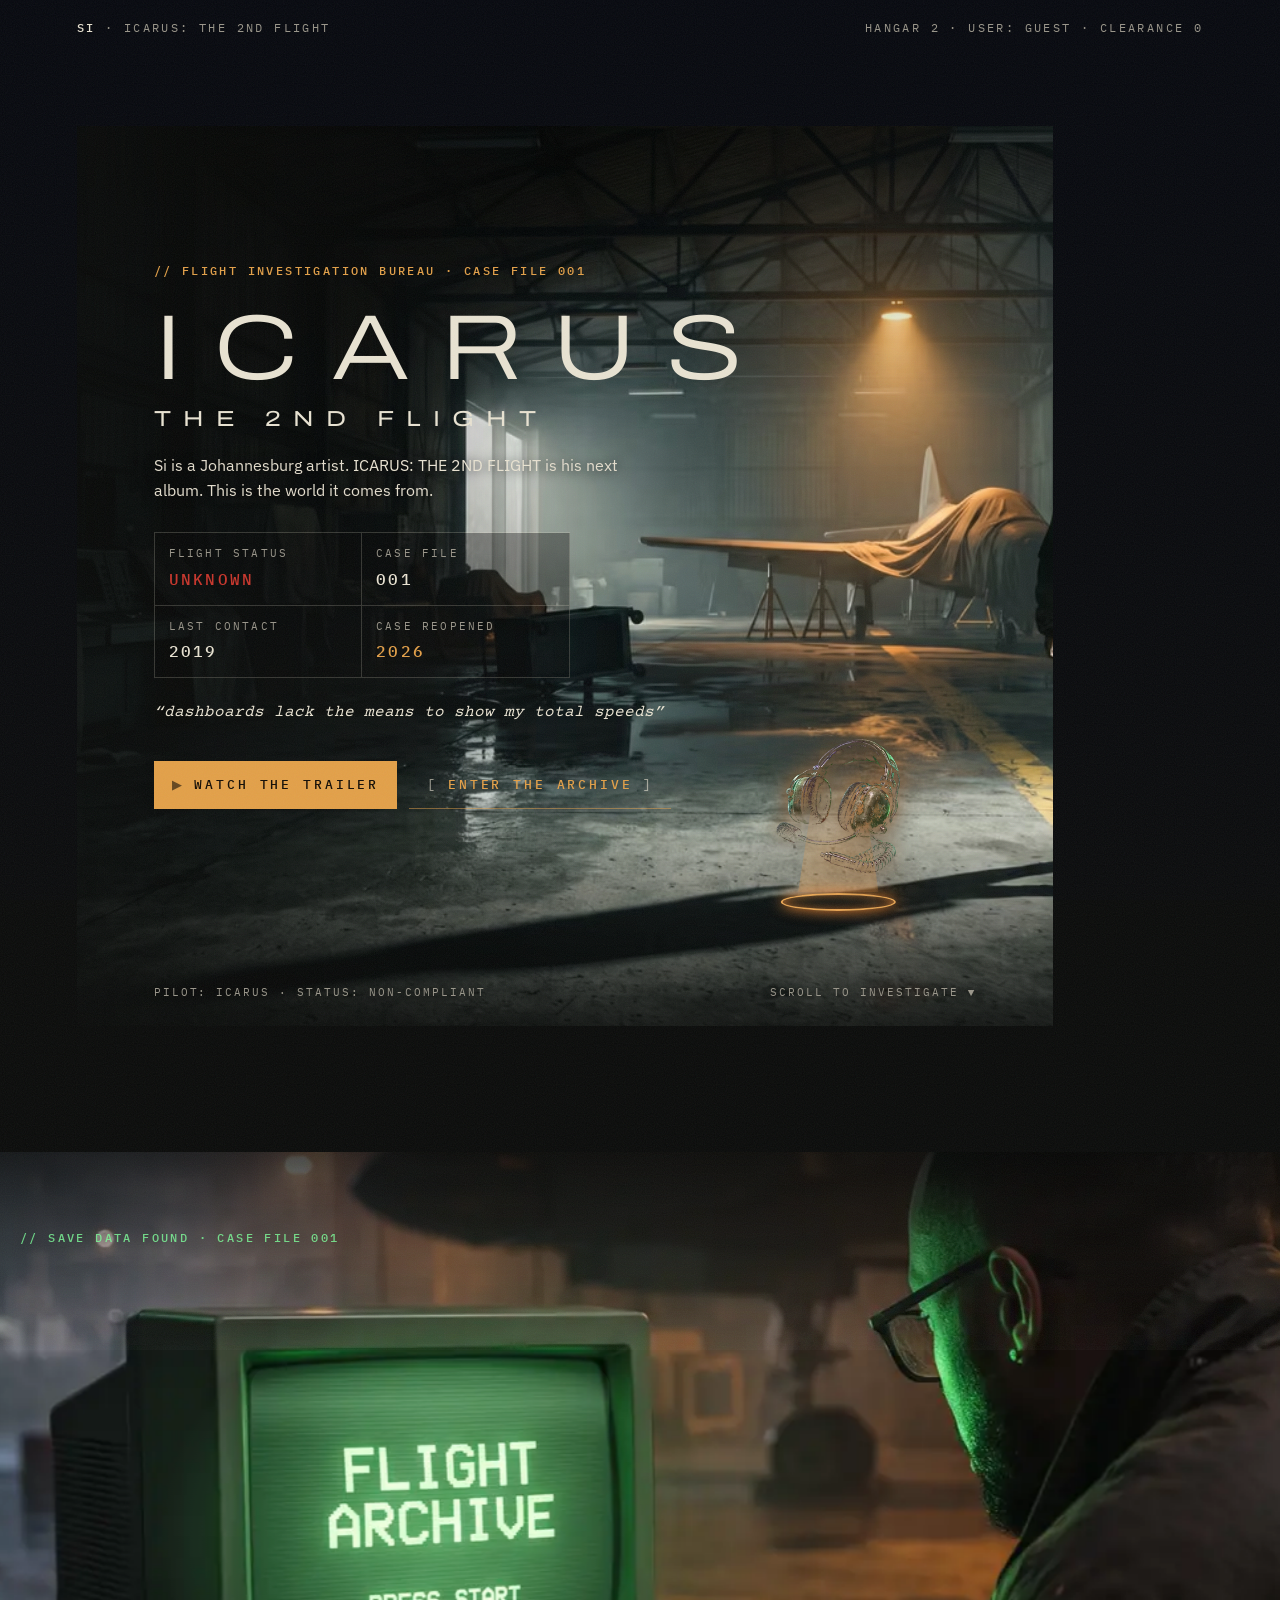
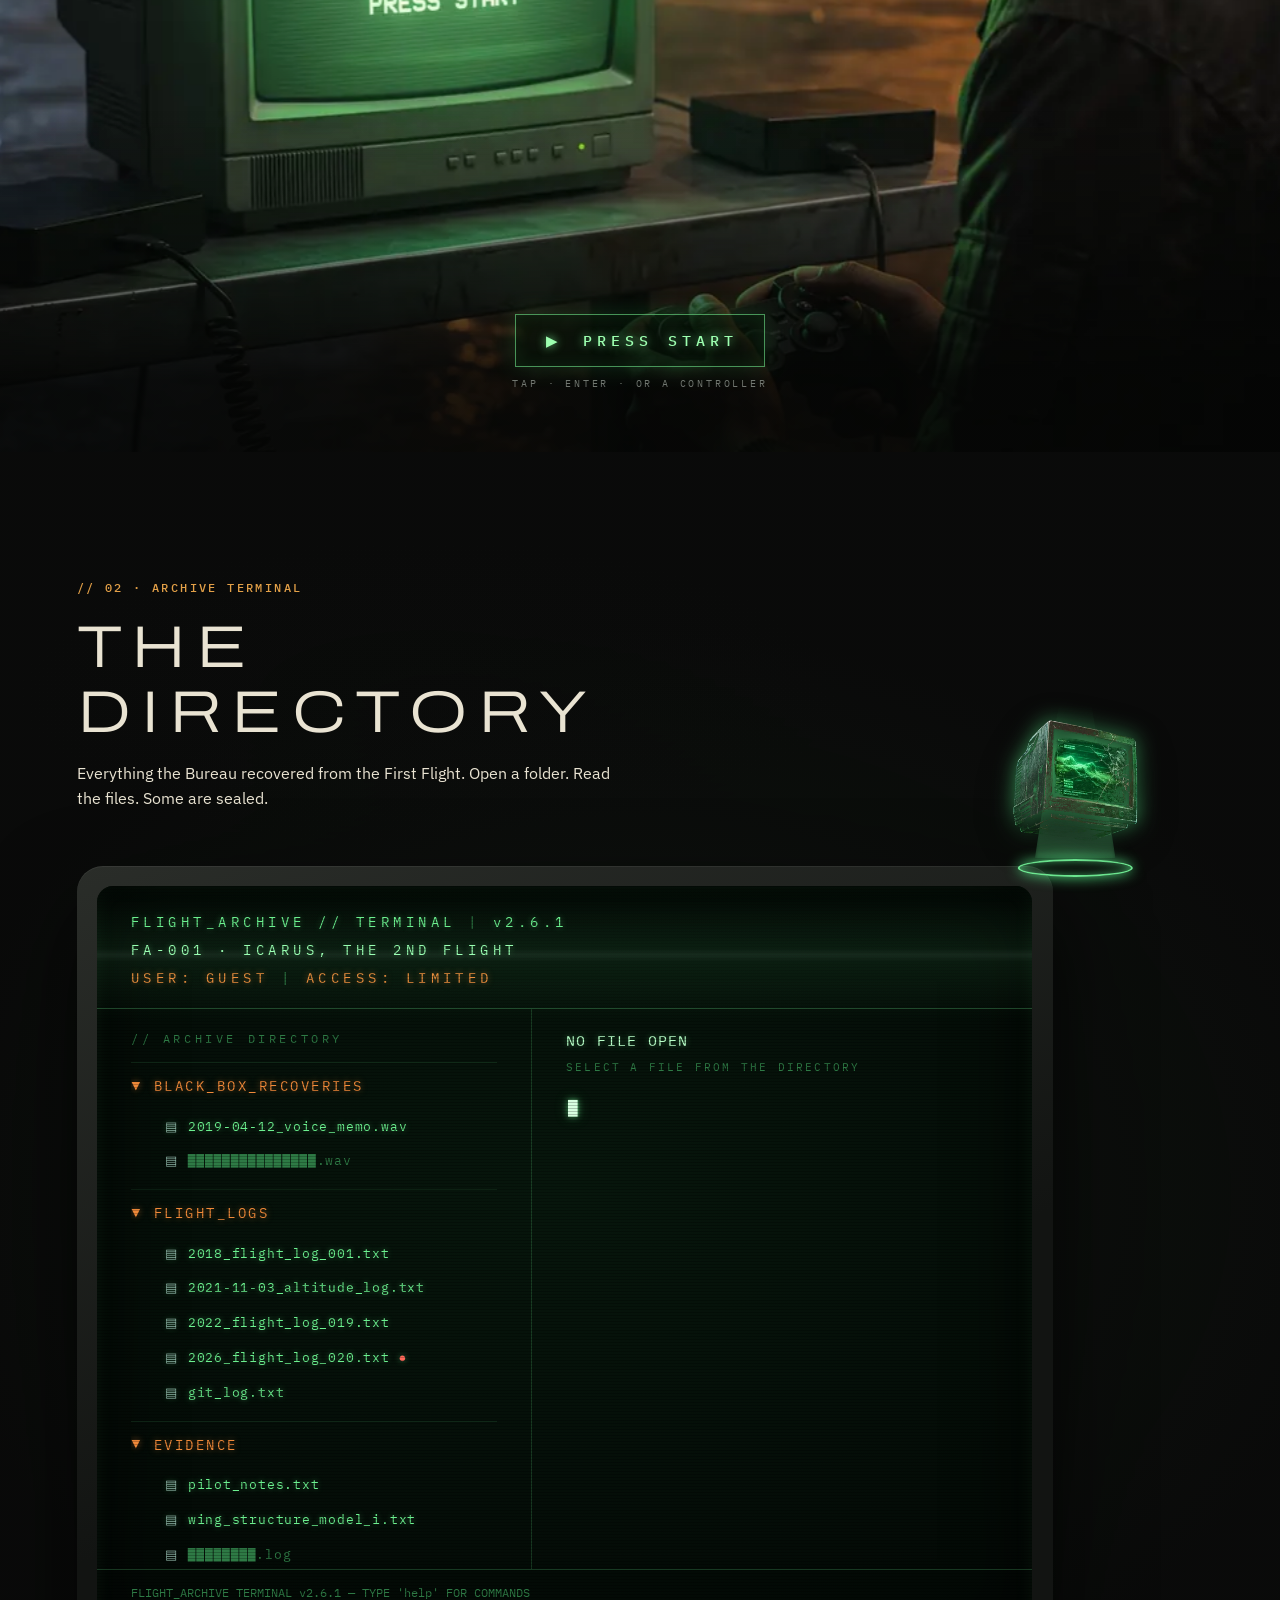
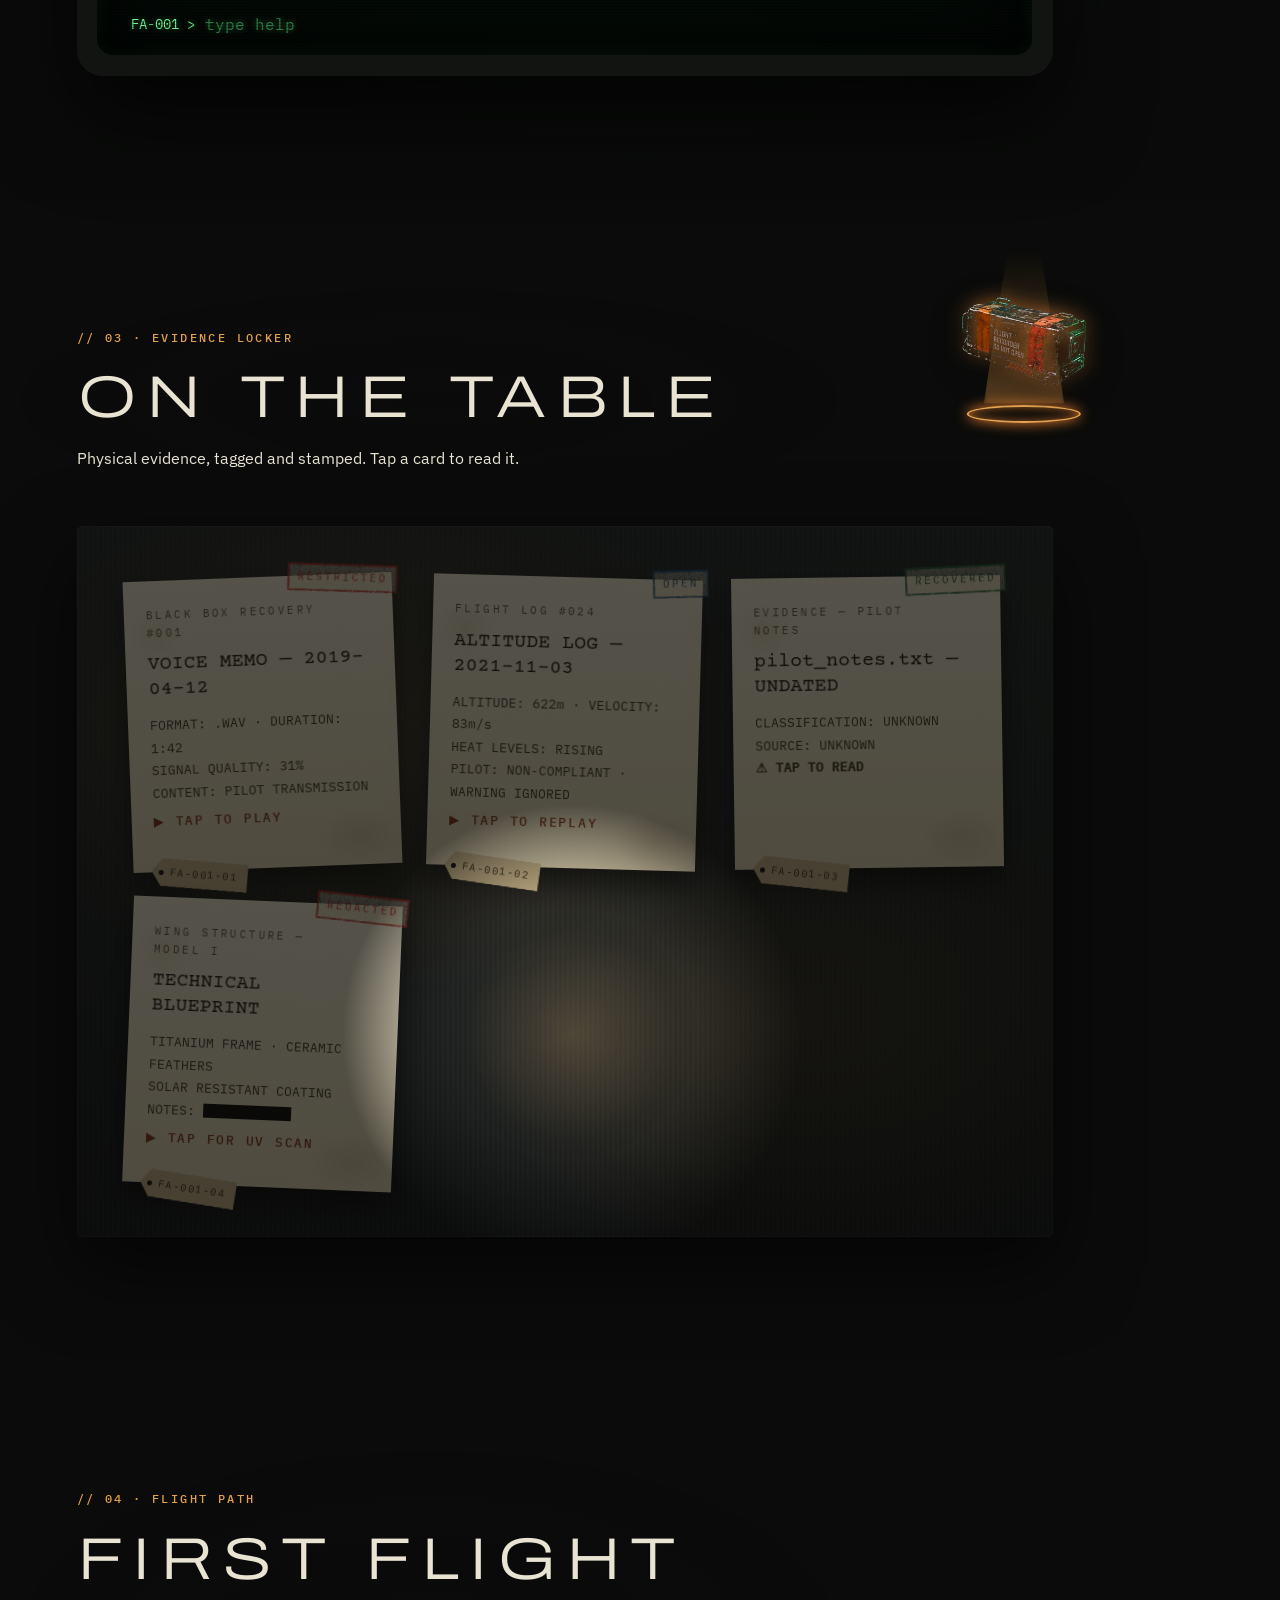
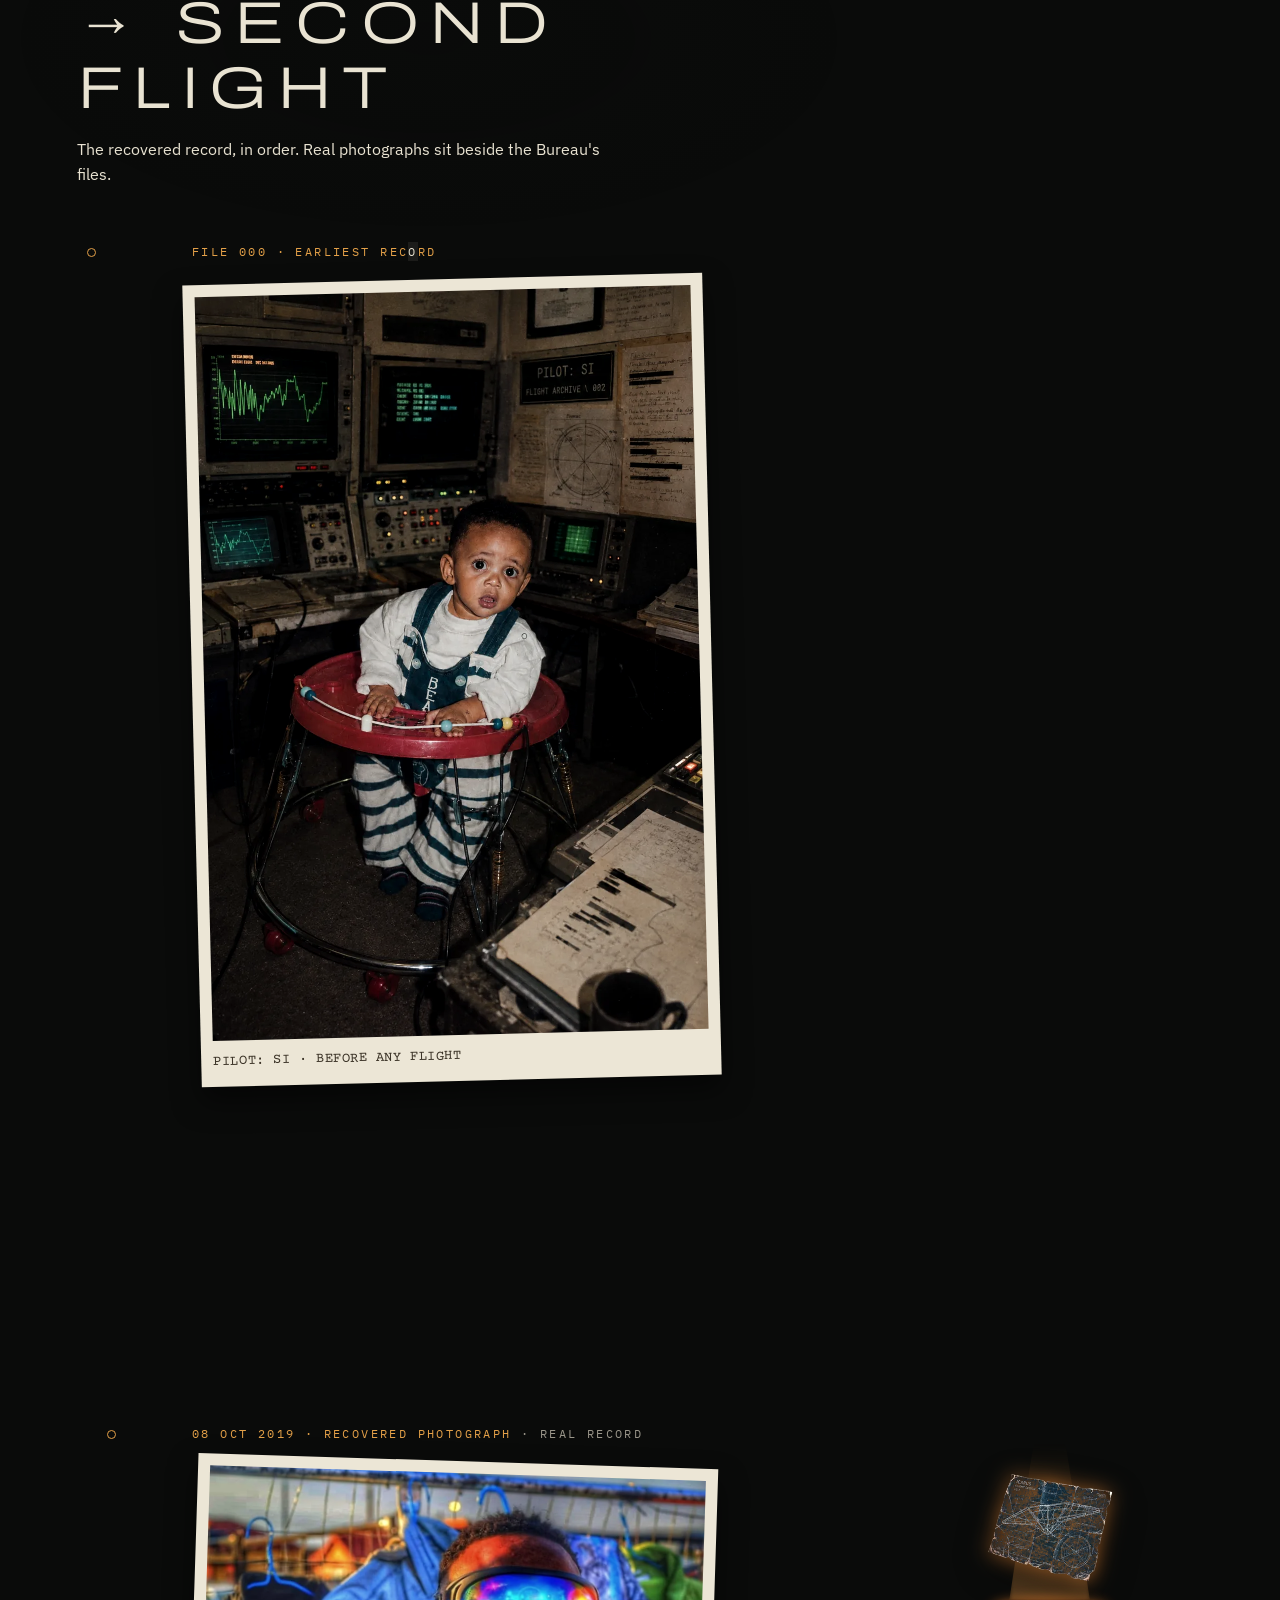
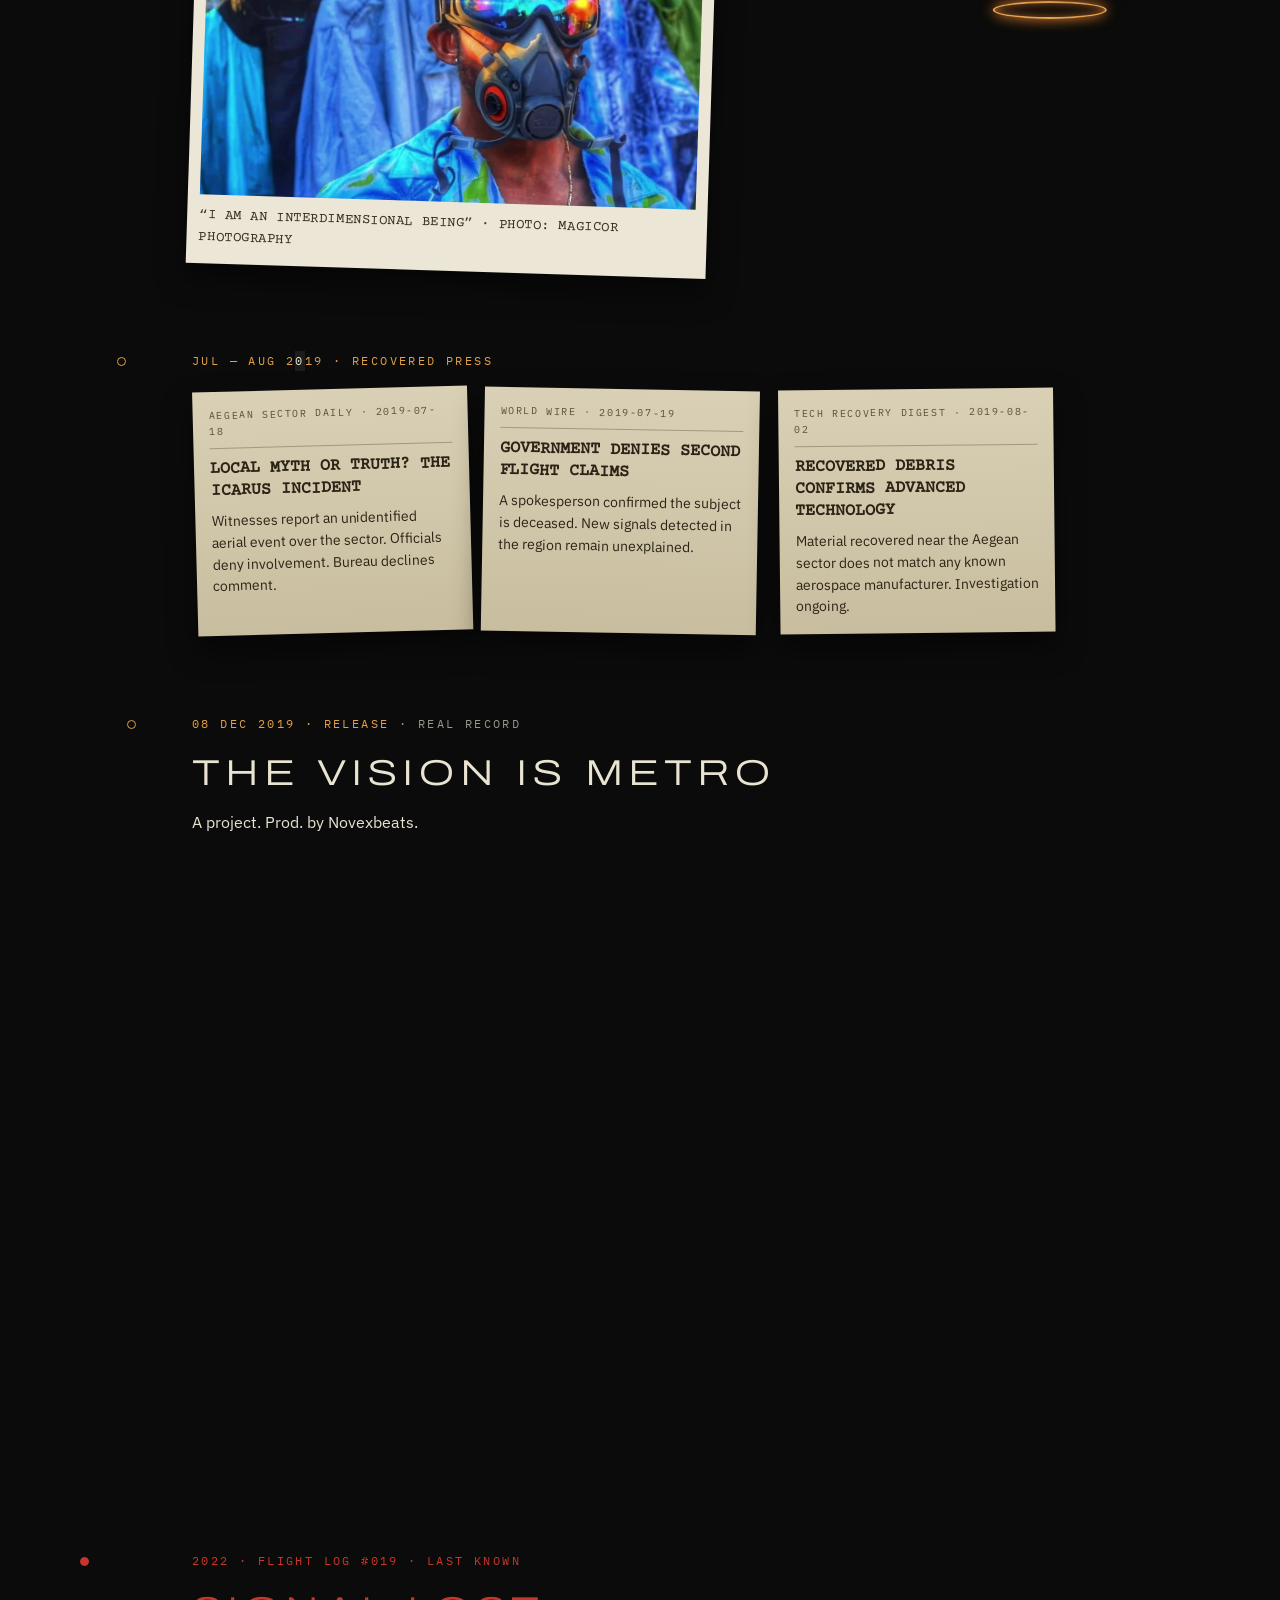
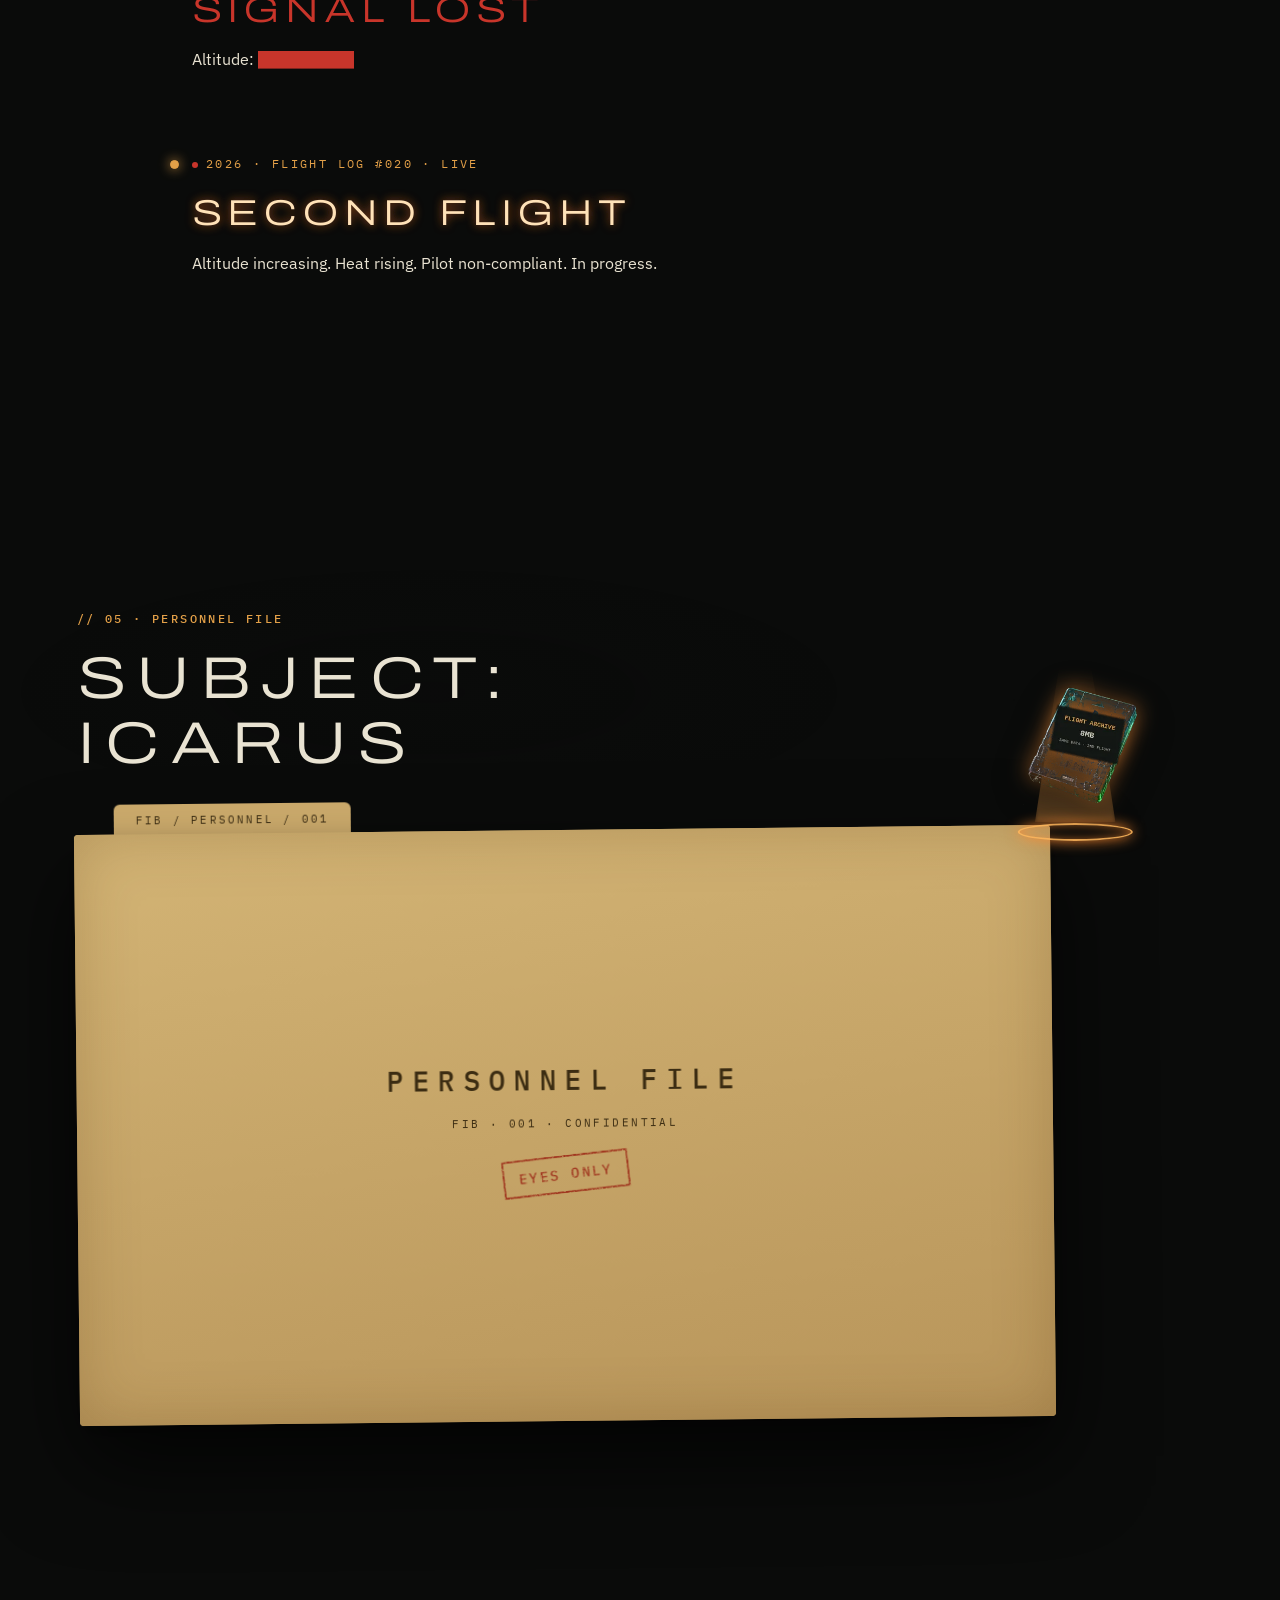
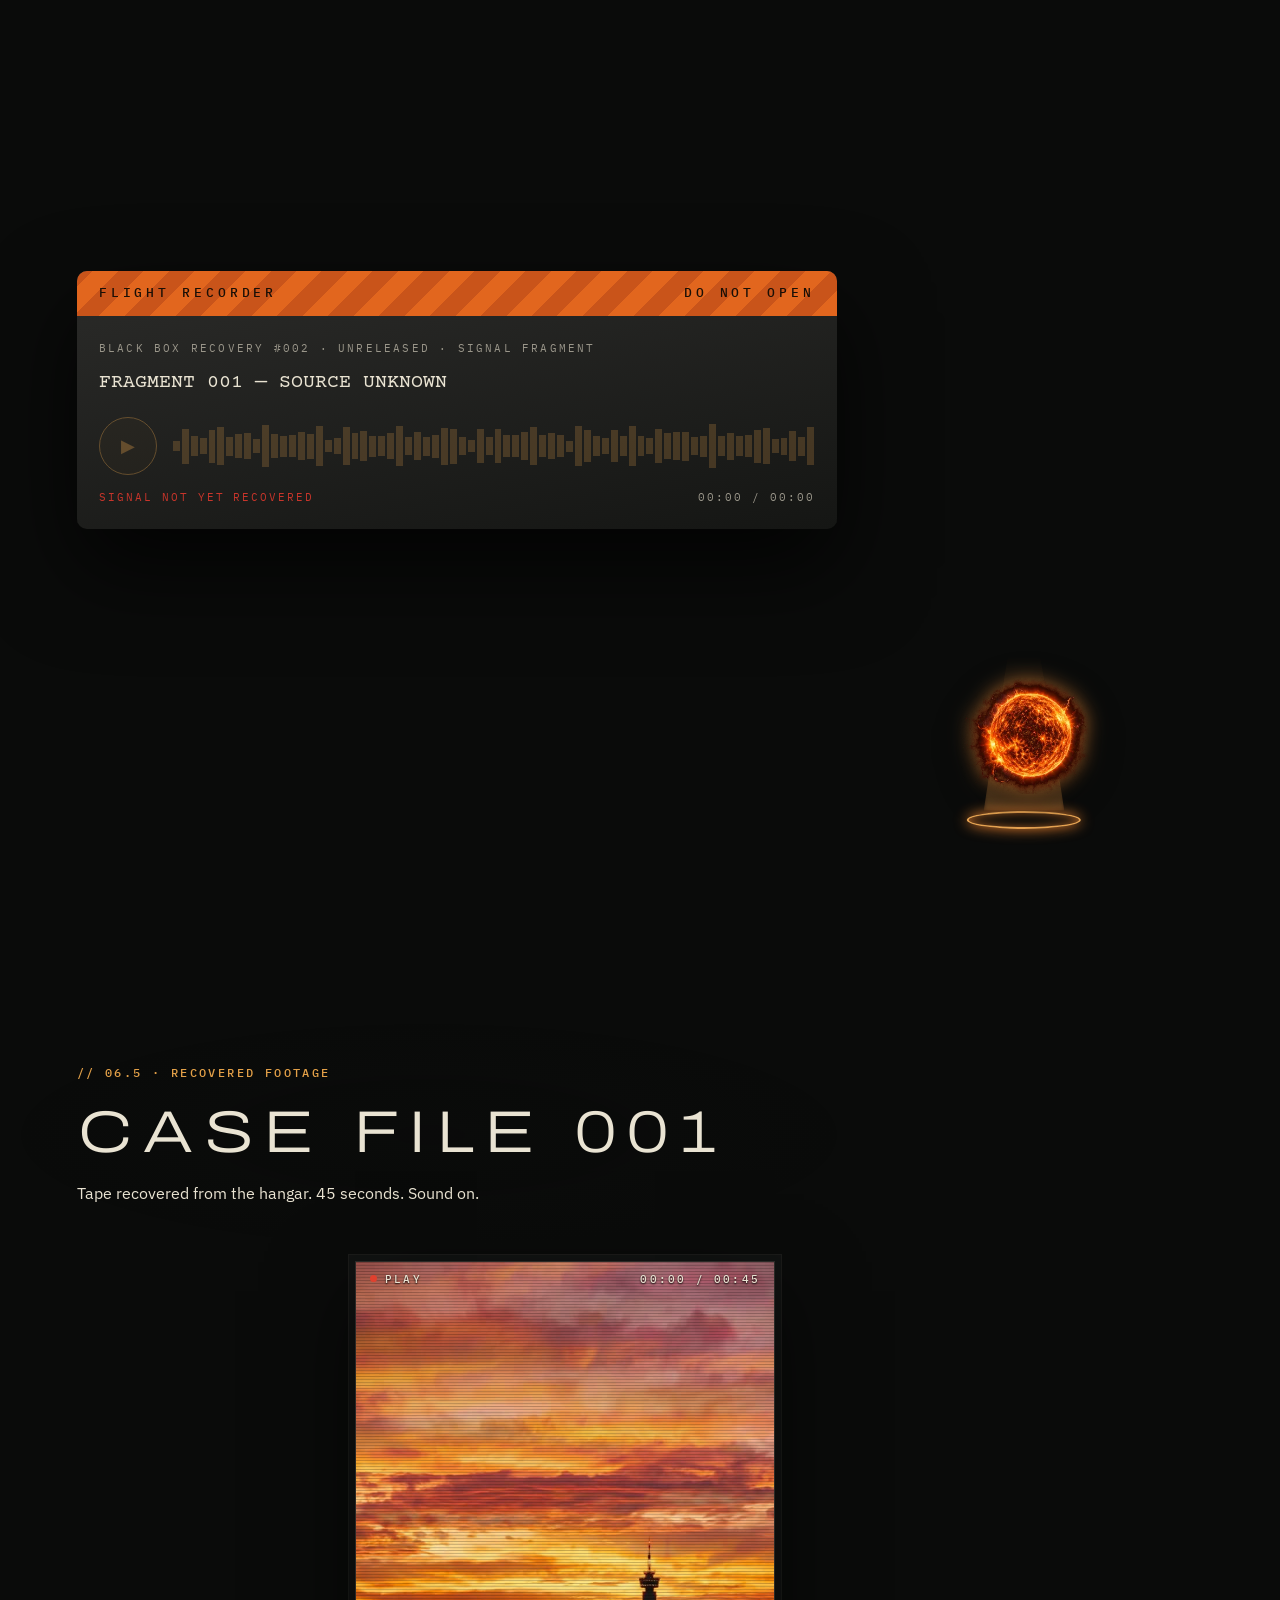
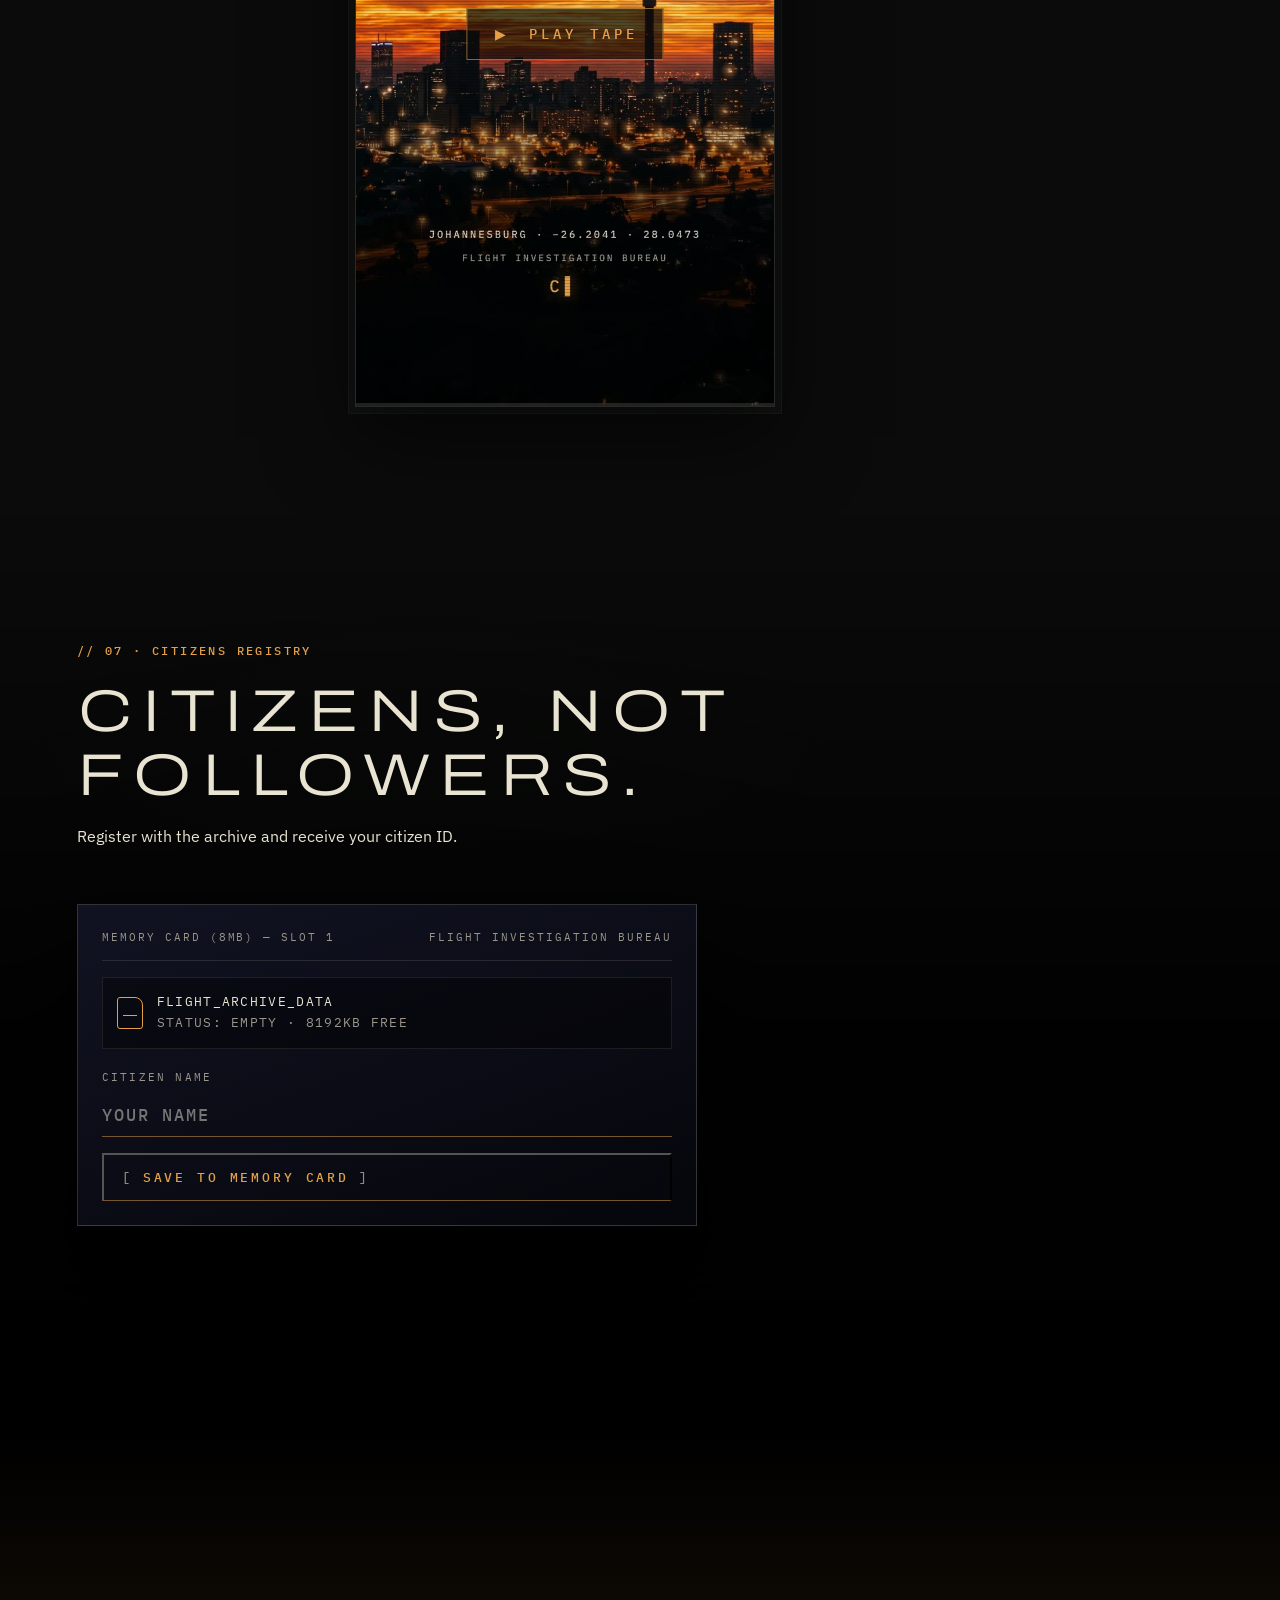
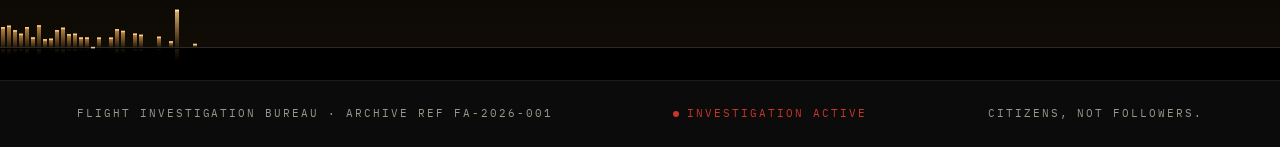
==== index.html @ fbcba5c3 "Say who and what before the lore - Loading screen opens with SI and 'ICARUS: THE 2ND FLIGHT · THE AL" ====
<!DOCTYPE html>
<html lang="en">
<head>
  <meta charset="utf-8">
  <meta name="viewport" content="width=device-width, initial-scale=1, viewport-fit=cover">
  <title>ICARUS: THE 2ND FLIGHT — Flight Archive</title>
  <meta name="description" content="Flight Archive. Case File 001: ICARUS, THE 2ND FLIGHT. Citizens, not followers.">
  <meta name="theme-color" content="#0A0B0A">
  <meta property="og:title" content="ICARUS: THE 2ND FLIGHT — Flight Archive">
  <meta property="og:description" content="Case File 001 has been reopened.">
  <meta property="og:type" content="website">
  <meta property="og:image" content="/assets/env/share_1200x630.jpg">
  <meta name="twitter:card" content="summary_large_image">
  <link rel="icon" href="data:image/svg+xml,%3Csvg xmlns='http://www.w3.org/2000/svg' viewBox='0 0 32 32'%3E%3Crect width='32' height='32' fill='%230A0B0A'/%3E%3Ccircle cx='16' cy='16' r='9' fill='none' stroke='%23E3A048' stroke-width='2'/%3E%3Crect x='15' y='10' width='2' height='12' fill='%23E3A048'/%3E%3C/svg%3E">
  <link rel="preload" as="image" type="image/avif" imagesrcset="/assets/env/jozi_720.avif 720w, /assets/env/jozi_1080.avif 1080w, /assets/env/jozi_1536.avif 1536w" imagesizes="100vw">
  <link rel="preload" as="image" type="image/avif"
        imagesrcset="/assets/env/hangar_768.avif 768w, /assets/env/hangar_1280.avif 1280w, /assets/env/hangar_1920.avif 1920w, /assets/env/hangar_2752.avif 2752w"
        imagesizes="(orientation: portrait) 180vh, 100vw">
  <link rel="preload" as="font" type="font/woff2" href="/assets/fonts/archivo-wdth.woff2" crossorigin>
  <link rel="preload" as="font" type="font/woff2" href="/assets/fonts/plex-mono-500.woff2" crossorigin>
  <link rel="stylesheet" href="/css/base.css">
  <link rel="stylesheet" href="/css/spaces.css">
  <script>
    (function (d) {
      d.classList.add('js');
      var seen = false;
      try { seen = sessionStorage.getItem('fa-gate') === '1' && !/[?&]gate/.test(location.search); } catch (e) {}
      if (!seen) d.classList.add('gate-on');
    })(document.documentElement);
  </script>
</head>
<body>

  <!-- 0 · THE GATE -->
  <div class="gate" id="gate" aria-hidden="true">
    <div class="gate__stage">
      <div class="gate__sky"><img src="/assets/env/sunset_1080.webp" srcset="/assets/env/sunset_720.webp 720w, /assets/env/sunset_1080.webp 1080w" sizes="100vw" alt="" fetchpriority="high"></div>
      <div class="gate__sky gate__sky--drift" aria-hidden="true"><img src="/assets/env/sunset_720.webp" alt=""></div>
      <i class="gate__sun"></i>
      <img class="gate__town" src="/assets/env/sunset_city_1080.webp" srcset="/assets/env/sunset_city_720.webp 720w, /assets/env/sunset_city_1080.webp 1080w" sizes="100vw" alt="">
      <canvas class="gate__lights" id="gate-lights" data-pts='[[4.26,50.53,3],[7.09,65.74,3],[16.89,64.56,3],[18.9,65.36,3],[40.08,64.4,3],[42.65,68.18,3],[31.87,66.54,3],[35.23,65.72,3],[22.01,64.32,3],[38.64,63.71,3],[41.98,63.51,3],[16.77,66.25,3],[33.75,65.72,3],[55.88,50.9,3],[7.99,57.36,3],[31.7,73.24,3],[51.53,64.87,3],[80.12,64.95,3],[42.47,64.09,3],[67.9,63.8,3],[90.63,64.89,3],[89.7,64.23,3],[24.59,66.29,3],[47.44,64.44,3],[88.28,63.14,3],[91.47,66.8,3],[8.97,63.85,3],[7.79,51.24,3],[43.37,64.81,3],[70.36,63.4,3],[6.77,66.71,2],[99.5,64.4,2],[84.56,64.16,2],[24.12,65.76,2],[33.56,64.06,2],[18.62,66.25,2],[64.29,64.85,2],[86.95,63.13,2],[82.85,68.87,2],[73.73,72.51,2],[89.62,63.16,2],[77.01,80.36,2],[92.41,63.73,2],[40.21,68.04,2],[97.72,80.43,2],[95.63,99.14,2],[35.78,51.42,2],[89.04,66.0,2],[71.69,63.4,2],[89.85,63.77,2],[53.49,67.16,2],[88.46,63.76,2],[20.02,66.53,2],[16.62,67.03,2],[87.08,64.18,2],[9.02,71.09,2],[59.36,98.91,2],[72.91,58.4,2],[61.45,50.47,2],[87.97,67.1,2],[88.14,64.19,2],[47.4,50.44,2],[14.0,65.9,2],[91.16,62.5,2],[39.98,65.24,2],[90.81,63.77,2],[40.13,66.63,2],[60.83,67.14,2],[88.25,63.46,2],[19.48,66.11,2],[33.57,62.69,2],[16.55,65.26,2],[91.09,63.21,2],[17.48,64.99,2],[72.75,63.21,2],[30.31,63.26,2],[26.32,64.34,2],[68.18,71.68,2],[70.86,63.93,2],[72.04,63.75,2],[68.15,71.91,2],[37.28,63.51,2],[77.67,72.14,2],[93.68,63.11,2],[60.79,69.27,2],[29.53,68.78,2],[36.41,63.89,2],[93.8,65.73,2],[3.65,65.37,1],[92.97,65.8,1],[18.69,64.5,1],[66.85,69.89,1],[37.71,66.77,1],[5.95,51.23,1],[15.7,75.26,1],[87.23,63.44,1],[85.84,64.2,1],[15.97,63.82,1],[12.51,65.65,1],[69.28,63.37,1],[94.32,66.33,1],[79.24,66.38,1],[83.25,96.64,1],[15.84,78.98,1],[10.78,56.3,1],[97.63,65.29,1],[16.13,74.59,1],[2.46,56.98,1],[22.93,66.6,1],[22.52,64.7,1],[93.29,82.75,1],[81.35,55.05,1],[80.43,62.56,1],[48.34,64.57,1],[15.76,64.94,1],[25.76,62.82,1],[23.51,66.48,1],[1.16,79.5,1],[72.7,81.34,1],[40.31,64.12,1],[33.58,63.33,1],[95.78,66.62,1],[30.1,68.68,1],[57.36,79.72,1],[8.47,63.52,1],[88.28,67.66,1],[65.2,65.14,1],[8.4,64.4,1],[88.38,60.32,1],[87.43,66.06,1],[86.66,63.8,1],[91.38,63.46,1],[97.06,66.19,1],[21.69,66.54,1],[92.28,63.45,1],[65.53,58.24,1],[28.52,70.68,1],[92.3,62.48,1],[59.95,61.94,1],[82.28,64.05,1],[41.76,64.59,1],[89.71,64.66,1],[65.27,62.57,1],[75.99,66.83,1],[8.45,63.98,1],[92.15,67.21,1],[32.99,56.45,1],[80.74,65.54,1],[85.93,63.78,1],[31.26,55.43,1],[28.99,68.75,1],[68.03,73.12,1],[12.78,65.14,1],[51.37,71.72,1],[18.28,63.16,1],[93.92,68.1,1],[16.49,62.71,1],[49.49,63.05,1],[84.82,63.05,1],[68.14,63.37,1],[30.94,63.86,1],[26.18,64.74,1],[94.82,63.14,1],[52.5,64.83,1],[11.91,65.69,1],[45.6,64.17,1],[39.85,60.85,1],[86.45,68.14,1],[8.47,63.07,1],[73.15,63.75,1],[84.11,63.01,1],[50.03,63.8,1],[94.79,99.28,1],[57.99,66.22,1],[16.02,63.11,1],[87.3,96.08,1],[84.44,66.13,1],[29.43,65.45,1],[88.41,50.24,1],[21.88,65.32,1],[50.91,80.2,1],[91.56,63.74,1],[8.52,62.67,1],[39.22,67.36,1],[42.74,66.52,1],[89.5,50.23,1],[34.72,67.24,1],[82.77,85.16,1],[72.91,62.72,1],[27.56,65.19,1],[11.14,60.71,1],[30.38,68.65,1],[30.27,65.52,1],[80.94,66.31,1],[21.85,64.71,1],[49.09,65.95,1],[3.56,64.75,1],[76.16,62.88,1],[40.93,63.98,1],[90.89,50.96,1],[45.32,63.89,1],[88.52,62.45,1],[6.62,57.94,1],[70.56,67.23,1],[37.0,66.85,1],[4.84,66.29,1],[89.67,54.91,1],[5.43,64.86,1],[19.82,57.61,1],[78.97,64.24,1],[14.3,65.54,1],[25.86,64.05,1],[4.78,64.83,1],[2.4,68.19,1],[32.79,56.7,1],[75.01,63.66,1],[30.33,64.36,1],[57.04,77.8,1],[35.14,67.65,1],[81.17,61.73,1]]'></canvas>
      <i class="gate__beacon"></i>
    </div>
    <canvas class="gate__city" id="city"></canvas>
    <div class="gate__text">
      <p class="gate__who">SI</p>
      <p class="gate__what">ICARUS: THE 2ND FLIGHT · THE ALBUM</p>
      <p class="gate__place">JOHANNESBURG · −26.2041 · 28.0473</p>
      <p class="gate__line"><span>LOADING CASE FILE 001</span><span class="gate__dots"></span></p>
      <div class="gate__bar"><i></i></div>
    </div>
    <p class="gate__skip">TAP TO SKIP</p>
  </div>

  <header class="bar">
    <a class="bar__mark" href="#hangar">SI <span class="bar__sub">· ICARUS: THE 2ND FLIGHT</span></a>
    <span class="bar__ref"><span id="space-name">HANGAR 2</span> · USER: GUEST · CLEARANCE 0</span>
  </header>

  <!-- ALTIMETER: driven by the journey, not random -->
  <aside class="alt" id="alt" aria-label="Flight telemetry">
    <div class="alt__tape" aria-hidden="true"><div class="alt__ticks" id="alt-ticks"></div><i class="alt__needle"></i></div>
    <i class="alt__sunmark" aria-hidden="true"></i>
    <div class="alt__read">
      <p class="alt__label">ALT</p>
      <p class="alt__value"><span id="alt-ft">0</span><small> FT</small></p>
    </div>
    <dl class="alt__bars">
      <div><dt>HEAT</dt><dd><i id="b-heat"></i></dd><span id="v-heat">12%</span></div>
      <div><dt>SIGNAL</dt><dd><i id="b-sig"></i></dd><span id="v-sig">18%</span></div>
      <div><dt>STRUCT.</dt><dd><i id="b-str"></i></dd><span id="v-str">96%</span></div>
    </dl>
  </aside>

  <!-- THE ASCENT: the sun gets closer the higher you climb -->
  <div class="ascent" aria-hidden="true">
    <div class="ascent__sky"></div>
    <div class="ascent__sun"><i class="ascent__corona"></i><i class="ascent__disc"></i></div>
    <div class="ascent__heat"></div>
  </div>

  <svg width="0" height="0" style="position:absolute" aria-hidden="true">
    <filter id="heat" x="-5%" y="-30%" width="110%" height="160%">
      <feTurbulence id="heat-noise" type="fractalNoise" baseFrequency="0.012 0.09" numOctaves="2" seed="4"/>
      <feDisplacementMap id="heat-map" in="SourceGraphic" scale="0" xChannelSelector="R" yChannelSelector="G"/>
    </filter>
  </svg>

  <main>
    <!-- 1 · THE HANGAR -->
    <section class="hangar space" id="hangar" data-space="HANGAR 2" aria-label="The Recovery Hangar">
      <div class="hangar__pin">
      <div class="hangar__frame">
        <div class="stage" id="stage">
          <picture>
            <source type="image/avif" srcset="/assets/env/hangar_768.avif 768w, /assets/env/hangar_1280.avif 1280w, /assets/env/hangar_1920.avif 1920w, /assets/env/hangar_2752.avif 2752w" sizes="(orientation: portrait) 180vh, 100vw">
            <source type="image/webp" srcset="/assets/env/hangar_768.webp 768w, /assets/env/hangar_1280.webp 1280w, /assets/env/hangar_1920.webp 1920w, /assets/env/hangar_2752.webp 2752w" sizes="(orientation: portrait) 180vh, 100vw">
            <img class="stage__img" src="/assets/env/hangar_1920.jpg" width="2752" height="1536" fetchpriority="high"
                 alt="Night. A lone pilot in a dark jacket walks into an abandoned aircraft hangar toward a tarp-covered aircraft under a single lamp.">
          </picture>
          <div class="stage__lamp" aria-hidden="true"></div>
          <div class="stage__night" aria-hidden="true"></div>
        </div>
        <canvas class="seq" id="seq" data-frames="121" aria-hidden="true"></canvas>
        <div class="haze" aria-hidden="true"><i></i><i></i></div>
        <div class="scrim" aria-hidden="true"></div>
        <div class="curtain" aria-hidden="true"></div>
      </div>

      <div class="hangar__copy">
        <p class="label">// FLIGHT INVESTIGATION BUREAU · CASE FILE 001</p>
        <h1 class="title"><span class="title__a">ICARUS</span><span class="title__b">THE 2ND FLIGHT</span></h1>
        <p class="intro">Si is a Johannesburg artist. <b>ICARUS: THE 2ND FLIGHT</b> is his next album. This is the world it comes from.</p>
        <dl class="status">
          <div><dt>FLIGHT STATUS</dt><dd class="red">UNKNOWN</dd></div>
          <div><dt>CASE FILE</dt><dd data-count="001">001</dd></div>
          <div><dt>LAST CONTACT</dt><dd data-count="2019">2019</dd></div>
          <div><dt>CASE REOPENED</dt><dd class="amber" data-count="2026">2026</dd></div>
        </dl>
        <p class="quote">“dashboards lack the means to show my total speeds”</p>
      </div>

      <div class="hangar__action">
        <a class="btn btn--solid" href="#footage" id="watch-trailer"><span>▶</span> WATCH THE TRAILER</a>
        <a class="btn" href="#console"><span>[</span> ENTER THE ARCHIVE <span>]</span></a>
      </div>
      <div class="hangar__meta" aria-hidden="true">
        <span>PILOT: ICARUS · STATUS: NON-COMPLIANT</span>
        <span>SCROLL TO INVESTIGATE ▼</span>
      </div>
      </div>
    </section>

    <!-- 1.5 · PLAYER ONE: third person → first person -->
    <section class="console" id="console" aria-label="Press start">
      <div class="console__stage">
        <img class="console__img" src="/assets/env/console_1080.webp" srcset="/assets/env/console_720.webp 720w, /assets/env/console_1080.webp 1080w" sizes="100vw" alt="Si at a green CRT monitor in the hangar, controller in hand" loading="lazy">
        <i class="console__glow" aria-hidden="true"></i>
        <i class="console__scan" aria-hidden="true"></i>
      </div>
      <p class="console__tag label">// SAVE DATA FOUND · CASE FILE 001</p>
      <div class="console__ui">
        <button class="console__start" id="press-start" type="button"><b>▶</b> PRESS START</button>
        <p class="console__hint">TAP · ENTER · OR A CONTROLLER</p>
      </div>
    </section>

    <!-- 2 · ARCHIVE TERMINAL -->
    <section class="space archive" id="archive" data-space="ARCHIVE TERMINAL" aria-label="Archive terminal">
      <header class="space__head">
        <p class="label">// 02 · ARCHIVE TERMINAL</p>
        <h2 class="space__title">THE DIRECTORY</h2>
        <p class="space__lede">Everything the Bureau recovered from the First Flight. Open a folder. Read the files. Some are sealed.</p>
      </header>

      <div class="crt" id="crt">
        <div class="crt__glass">
          <div class="crt__top">
            <p>FLIGHT_ARCHIVE // TERMINAL <span class="dim">|</span> v2.6.1</p>
            <p class="hi">FA-001 · ICARUS, THE 2ND FLIGHT</p>
            <p class="warn">USER: GUEST <span class="dim">|</span> ACCESS: LIMITED</p>
          </div>
          <div class="crt__body">
            <nav class="crt__tree" id="crt-tree" aria-label="Archive directory">
              <p class="crt__h">// ARCHIVE DIRECTORY</p>
            </nav>
            <article class="crt__view" id="crt-view" aria-live="polite">
              <button class="crt__back" id="crt-back" type="button">◄ DIRECTORY</button>
              <p class="crt__vt" id="crt-view-title">NO FILE OPEN</p>
              <p class="crt__vm" id="crt-view-meta">SELECT A FILE FROM THE DIRECTORY</p>
              <pre class="crt__vb" id="crt-view-body"></pre>
            </article>
          </div>
          <div class="crt__cli">
            <div class="crt__hist" id="crt-hist"></div>
            <label class="crt__prompt"><span>FA-001 &gt;</span>
              <input id="crt-in" type="text" autocomplete="off" autocapitalize="off" spellcheck="false" placeholder="type help" aria-label="Archive command line"></label>
          </div>
        </div>
      </div>
    </section>

    <!-- 3 · EVIDENCE LOCKER -->
    <section class="space locker" id="locker" data-space="EVIDENCE LOCKER" aria-label="Evidence locker">
      <header class="space__head">
        <p class="label">// 03 · EVIDENCE LOCKER</p>
        <h2 class="space__title">ON THE TABLE</h2>
        <p class="space__lede">Physical evidence, tagged and stamped. Tap a card to read it.</p>
      </header>
      <div class="table">
        <article class="card card--act" data-act="memo" style="--r:-2.2deg" tabindex="0" role="button" aria-expanded="false">
          <span class="stamp">RESTRICTED</span>
          <p class="card__eye">BLACK BOX RECOVERY #001</p>
          <h3 class="card__t">VOICE MEMO — 2019-04-12</h3>
          <p class="card__m">FORMAT: .WAV · DURATION: 1:42<br>SIGNAL QUALITY: 31%<br>CONTENT: PILOT TRANSMISSION<br><b class="card__cue">▶ TAP TO PLAY</b></p>
          <div class="fx fx--memo" aria-hidden="true">
            <svg viewBox="0 0 240 48" preserveAspectRatio="none"><polyline class="fx__wave" points=""/></svg>
            <p class="fx__l">PLAYBACK · SIGNAL <b data-to="31">0</b>%</p>
            <p class="fx__l fx__warn">TRANSMISSION INCOMPLETE</p>
          </div>
          <span class="tag">FA-001-01</span>
        </article>
        <article class="card card--act" data-act="log" style="--r:1.6deg" tabindex="0" role="button" aria-expanded="false">
          <span class="stamp stamp--ok">OPEN</span>
          <p class="card__eye">FLIGHT LOG #024</p>
          <h3 class="card__t">ALTITUDE LOG — 2021-11-03</h3>
          <p class="card__m">ALTITUDE: 622m · VELOCITY: 83m/s<br>HEAT LEVELS: RISING<br>PILOT: NON-COMPLIANT · WARNING IGNORED<br><b class="card__cue">▶ TAP TO REPLAY</b></p>
          <div class="fx fx--log" aria-hidden="true">
            <p class="fx__l">ALT <b data-to="622">0</b>m · VEL <b data-to="83">0</b>m/s</p>
            <p class="fx__l">HEAT</p><span class="fx__heat"><i></i></span>
            <p class="fx__l fx__warn fx__blink">⚠ WARNING IGNORED</p>
          </div>
          <span class="tag">FA-001-02</span>
        </article>
        <article class="card card--note" style="--r:-0.8deg" tabindex="0" role="button" aria-expanded="false" id="note-card">
          <span class="stamp stamp--green">RECOVERED</span>
          <p class="card__eye">EVIDENCE — PILOT NOTES</p>
          <h3 class="card__t">pilot_notes.txt — UNDATED</h3>
          <p class="card__m">CLASSIFICATION: UNKNOWN<br>SOURCE: UNKNOWN<br><b>⚠ TAP TO READ</b></p>
          <div class="card__note">
            <p>Entry undated.</p>
            <p>They said I fell. I didn't fall.<br>I landed exactly where I needed to.</p>
            <p>The sun didn't burn me. It showed me what I was made of.<br>Turns out — something that doesn't melt.</p>
            <p>Second flight isn't a comeback.<br>It's a continuation.</p>
            <p class="sig">— SI</p>
          </div>
          <span class="tag">FA-001-03</span>
        </article>
        <article class="card card--act card--bp" data-act="uv" style="--r:2.4deg" tabindex="0" role="button" aria-expanded="false">
          <span class="stamp">REDACTED</span>
          <p class="card__eye">WING STRUCTURE — MODEL I</p>
          <h3 class="card__t">TECHNICAL BLUEPRINT</h3>
          <p class="card__m">TITANIUM FRAME · CERAMIC FEATHERS<br>SOLAR RESISTANT COATING<br>NOTES: <span class="rx">██████████████</span><br><b class="card__cue">▶ TAP FOR UV SCAN</b></p>
          <div class="fx fx--uv" aria-hidden="true">
            <svg viewBox="0 0 260 120" fill="none">
              <path class="fx__ln" d="M10 70 C60 60 110 40 150 22 L250 10"/>
              <path class="fx__ln" d="M10 70 C70 74 120 80 160 92 L240 104"/>
              <path class="fx__ln" d="M60 60 L70 96 M90 50 L104 88 M120 38 L138 86 M150 24 L170 92 M180 18 L200 96 M210 14 L226 100"/>
              <path class="fx__ln fx__dim" d="M10 70 L250 10 M10 70 L240 104 M20 112 L250 112 M20 108 V116 M250 108 V116"/>
            </svg>
            <p class="fx__l">UV SCAN · MODEL I · NOTES REMAIN REDACTED</p>
          </div>
          <span class="tag">FA-001-04</span>
        </article>
        <div class="torch" aria-hidden="true"></div>
      </div>
    </section>

    <!-- 4 · FLIGHT PATH -->
    <section class="space path" id="path" data-space="FLIGHT PATH" aria-label="Flight path">
      <header class="space__head">
        <p class="label">// 04 · FLIGHT PATH</p>
        <h2 class="space__title">FIRST FLIGHT → SECOND FLIGHT</h2>
        <p class="space__lede">The recovered record, in order. Real photographs sit beside the Bureau's files.</p>
      </header>
      <ol class="timeline" id="timeline">
        <svg class="timeline__line" id="tl-line" aria-hidden="true" preserveAspectRatio="none"><path id="tl-path"/></svg>
        <div class="craft" id="craft" aria-hidden="true">
          <svg viewBox="0 0 24 24"><path d="M12 2 L13.4 9 L22 13 L22 14.6 L13.4 12.6 L13 18.4 L15.6 20.4 L15.6 21.6 L12 20.6 L8.4 21.6 L8.4 20.4 L11 18.4 L10.6 12.6 L2 14.6 L2 13 L10.6 9 Z"/></svg>
          <span class="craft__tag" id="craft-tag">FA-001</span>
        </div>

        <li class="ev ev--photo">
          <p class="ev__date">FILE 000 · EARLIEST RECORD</p>
          <figure class="photo" style="--r:-1.4deg"><img src="/assets/records/earliest_record.webp" alt="A small child in a baby walker inside a control room full of old monitors, with a sign reading Pilot: Si." loading="lazy" width="900" height="1350"><figcaption>PILOT: SI · BEFORE ANY FLIGHT</figcaption></figure>
        </li>
        <li class="ev">
          <p class="ev__date">2018 · FLIGHT LOG #001</p>
          <h3 class="ev__t">FIRST FLIGHT — INITIAL ASCENT</h3>
          <p class="ev__b">Status: archived.</p>
        </li>
        <li class="ev ev--photo ev--real">
          <p class="ev__date">08 OCT 2019 · RECOVERED PHOTOGRAPH</p>
          <figure class="photo" style="--r:1.8deg"><img src="/assets/records/record_2019-10-08.webp" alt="Si in goggles and a respirator mask in front of a rail of blue shirts." loading="lazy" width="1080" height="716"><figcaption>“I AM AN INTERDIMENSIONAL BEING” · PHOTO: MAGICOR PHOTOGRAPHY</figcaption></figure>
        </li>
        <li class="ev ev--clip">
          <p class="ev__date">JUL — AUG 2019 · RECOVERED PRESS</p>
          <div class="clips">
            <div class="clip" style="--r:-1.5deg"><p class="clip__pub">AEGEAN SECTOR DAILY · 2019-07-18</p><p class="clip__h">LOCAL MYTH OR TRUTH? THE ICARUS INCIDENT</p><p class="clip__b">Witnesses report an unidentified aerial event over the sector. Officials deny involvement. Bureau declines comment.</p></div>
            <div class="clip" style="--r:1deg"><p class="clip__pub">WORLD WIRE · 2019-07-19</p><p class="clip__h">GOVERNMENT DENIES SECOND FLIGHT CLAIMS</p><p class="clip__b">A spokesperson confirmed the subject is deceased. New signals detected in the region remain unexplained.</p></div>
            <div class="clip" style="--r:-0.6deg"><p class="clip__pub">TECH RECOVERY DIGEST · 2019-08-02</p><p class="clip__h">RECOVERED DEBRIS CONFIRMS ADVANCED TECHNOLOGY</p><p class="clip__b">Material recovered near the Aegean sector does not match any known aerospace manufacturer. Investigation ongoing.</p></div>
          </div>
        </li>
        <li class="ev ev--real">
          <p class="ev__date">08 DEC 2019 · RELEASE</p>
          <h3 class="ev__t">THE VISION IS METRO</h3>
          <p class="ev__b">A project. Prod. by Novexbeats.</p>
        </li>
        <li class="ev ev--photo ev--real">
          <p class="ev__date">FIRST FLIGHT · SESSION RECORD</p>
          <figure class="photo" style="--r:-2deg"><img src="/assets/records/record_studio.webp" alt="Si recording at a studio microphone, wearing headphones." loading="lazy" width="1080" height="995"><figcaption>“STILL TRYNA EARN MY STRIPES”</figcaption></figure>
        </li>
        <li class="ev ev--lost">
          <p class="ev__date">2022 · FLIGHT LOG #019 · LAST KNOWN</p>
          <h3 class="ev__t">SIGNAL LOST</h3>
          <p class="ev__b">Altitude: <span class="rx">█████████</span></p>
        </li>
        <li class="ev ev--live">
          <p class="ev__date"><i class="pulse"></i>2026 · FLIGHT LOG #020 · LIVE</p>
          <h3 class="ev__t">SECOND FLIGHT</h3>
          <p class="ev__b">Altitude increasing. Heat rising. Pilot non-compliant. In progress.</p>
        </li>
      </ol>
    </section>

    <!-- 5 · PERSONNEL FILE -->
    <section class="space personnel" id="personnel" data-space="PERSONNEL FILE" aria-label="Personnel file">
      <header class="space__head">
        <p class="label">// 05 · PERSONNEL FILE</p>
        <h2 class="space__title">SUBJECT: ICARUS</h2>
      </header>
      <div class="folder">
        <div class="folder__cover" aria-hidden="true"><span class="folder__ct">PERSONNEL FILE</span><span class="folder__cs">FIB · 001 · CONFIDENTIAL</span><span class="stamp folder__stamp">EYES ONLY</span></div>
        <div class="folder__tab">FIB / PERSONNEL / 001</div>
        <figure class="folder__photo">
          <span class="clipper" aria-hidden="true"></span>
          <img src="/assets/records/pilot_icarus.webp" alt="Portrait of Si in profile in a dark pilot jacket against an orange sun, with a patch reading Si a.k.a. Pilot Icarus." loading="lazy" width="1000" height="1250">
          <figcaption class="stamp stamp--block">SUBJECT: ICARUS</figcaption>
        </figure>
        <dl class="dossier">
          <div><dt>DESIGNATION</dt><dd>SI / ICARUS</dd></div>
          <div><dt>ORIGIN</dt><dd>JOHANNESBURG, ZA</dd></div>
          <div><dt>FIRST FLIGHT</dt><dd>2018 — 2022</dd></div>
          <div><dt>STATUS</dt><dd class="green">2ND FLIGHT ACTIVE</dd></div>
          <div><dt>COMPLIANCE</dt><dd class="red">NON-COMPLIANT</dd></div>
          <div><dt>LOG ENTRY</dt><dd>COMMITMENT IS THE FUEL.</dd></div>
          <div class="wide"><dt>NOTE</dt><dd class="hand">Declared deceased 2019. Telemetry contradicts record.</dd><i class="pen" aria-hidden="true"></i></div>
        </dl>
      </div>
    </section>

    <!-- 6 · THE COCKPIT / BLACK BOX -->
    <section class="space cockpit" id="cockpit" data-space="COCKPIT" aria-label="The cockpit">
      <header class="space__head">
        <p class="label">// 06 · THE COCKPIT</p>
        <h2 class="space__title">BLACK BOX</h2>
        <p class="space__lede">Recovered audio fragment. Unreleased. Press play and watch the sun.</p>
      </header>
      <div class="recorder" id="bb">
        <div class="recorder__band"><span>FLIGHT RECORDER</span><span>DO NOT OPEN</span></div>
        <div class="recorder__face">
          <p class="recorder__id">BLACK BOX RECOVERY #002 · UNRELEASED · SIGNAL FRAGMENT</p>
          <p class="recorder__t">FRAGMENT 001 — SOURCE UNKNOWN</p>
          <div class="recorder__row">
            <button class="recorder__play" id="bb-play" type="button" aria-label="Play recovered audio">▶</button>
            <div class="recorder__wave" id="bb-wave" aria-hidden="true"></div>
          </div>
          <div class="recorder__meta"><span id="bb-st">SIGNAL: STANDBY</span><span id="bb-tm">00:00 / 00:00</span></div>
        </div>
        <audio id="bb-au" preload="metadata" src="/assets/audio/blackbox-001.mp3"></audio>
      </div>
    </section>

    <!-- 6.5 · RECOVERED FOOTAGE: the trailer -->
    <section class="space footage" id="footage" data-space="RECOVERED FOOTAGE" aria-label="Recovered footage">
      <header class="space__head">
        <p class="label">// 06.5 · RECOVERED FOOTAGE</p>
        <h2 class="space__title">CASE FILE 001</h2>
        <p class="space__lede">Tape recovered from the hangar. 45 seconds. Sound on.</p>
      </header>
      <div class="tape" id="tape">
        <video id="tape-v" src="/assets/video/case_file_001.mp4" poster="/assets/video/case_file_001_poster.jpg" playsinline preload="none" width="720" height="1280"></video>
        <div class="tape__hud" aria-hidden="true"><span class="tape__rec"><i></i>PLAY</span><span id="tape-tc">00:00 / 00:45</span></div>
        <button class="tape__play" id="tape-play" type="button"><b>▶</b> PLAY TAPE</button>
        <div class="tape__bar" aria-hidden="true"><i id="tape-prog"></i></div>
      </div>
    </section>

    <!-- 7 · CITIZENS REGISTRY -->
    <section class="space registry" id="registry" data-space="CITIZENS REGISTRY" aria-label="Citizens registry">
      <header class="space__head">
        <p class="label">// 07 · CITIZENS REGISTRY</p>
        <h2 class="space__title">CITIZENS, NOT FOLLOWERS.</h2>
        <p class="space__lede">Register with the archive and receive your citizen ID.</p>
      </header>
      <div class="memcard" id="memcard">
        <div class="memcard__hd"><span>MEMORY CARD (8MB) — SLOT 1</span><span>FLIGHT INVESTIGATION BUREAU</span></div>
        <div class="memcard__slot"><span class="memcard__icon" aria-hidden="true"></span><div><p>FLIGHT_ARCHIVE_DATA</p><p class="dim" id="mc-free">STATUS: EMPTY · <span data-count="8192">8192</span>KB FREE</p></div></div>
        <form class="memcard__form" id="mc-form" autocomplete="on">
          <label><span>CITIZEN NAME</span><input name="name" id="mc-name" required maxlength="28" placeholder="YOUR NAME" autocomplete="nickname"></label>
          <button class="btn" type="submit"><span>[</span> SAVE TO MEMORY CARD <span>]</span></button>
        </form>
        <div class="idcard" id="idcard" hidden>
          <canvas id="id-canvas" width="1080" height="680" aria-label="Your citizen ID card"></canvas>
          <div class="idcard__actions">
            <a class="btn" id="id-save" download="flight-archive-citizen-id.png"><span>[</span> SAVE ID <span>]</span></a>
          </div>
          <p class="dim small">Your ID is saved on this device only. The registry goes live with the release.</p>
        </div>
      </div>
      <canvas class="registry__city" id="city-end" aria-hidden="true"></canvas>
    </section>
  </main>

  <footer class="foot">
    <span>FLIGHT INVESTIGATION BUREAU · ARCHIVE REF FA-2026-001</span>
    <span class="red"><i class="pulse"></i>INVESTIGATION ACTIVE</span>
    <span>CITIZENS, NOT FOLLOWERS.</span>
  </footer>

  <script src="/js/skyline.js" defer></script>
  <script src="/js/archive.js" defer></script>
  <script src="/js/console.js" defer></script>
  <script src="/js/tape.js" defer></script>
  <script src="/js/locker.js" defer></script>
  <script src="/js/path.js" defer></script>
  <script src="/js/personnel.js" defer></script>
  <script src="/js/main.js" defer></script>
  <script src="/js/motion.js" defer></script>
  <script src="/js/pickups.js" defer></script>
</body>
</html>
---- css/base.css ----
/* FLIGHT ARCHIVE — base styles (Visual Style Bible, sections 2, 5, 7) */

@font-face { font-family: "Archivo"; src: url("/assets/fonts/archivo-wdth.woff2") format("woff2-variations"); font-weight: 100 900; font-stretch: 62% 125%; font-display: swap; }
@font-face { font-family: "Plex Mono"; src: url("/assets/fonts/plex-mono-400.woff2") format("woff2"); font-weight: 400; font-display: swap; }
@font-face { font-family: "Plex Mono"; src: url("/assets/fonts/plex-mono-500.woff2") format("woff2"); font-weight: 500; font-display: swap; }
@font-face { font-family: "Plex Sans"; src: url("/assets/fonts/plex-sans-400.woff2") format("woff2"); font-weight: 400; font-display: swap; }
@font-face { font-family: "Courier Prime"; src: url("/assets/fonts/courier-prime-400.woff2") format("woff2"); font-weight: 400; font-display: swap; }

:root {
  --night: #0A0B0A;
  --steel: #1B1E1C;
  --paper: #E9E3D2;
  --amber: #E3A048;
  --ash: #9A968A;
  --phosphor: #8FD19E;
  --sun: #FF5A1F;
  --rule: rgba(233, 227, 210, 0.2);

  --display: "Archivo", "Arial Narrow", sans-serif;
  --mono: "Plex Mono", ui-monospace, monospace;
  --sans: "Plex Sans", system-ui, sans-serif;

  --pad: clamp(20px, 6vw, 96px);
  --safe-top: env(safe-area-inset-top, 0px);
  --safe-bottom: env(safe-area-inset-bottom, 0px);

  /* the master image: 2752 x 1536 */
  --ar: 1.7917;
  --fx: 0.5;            /* horizontal focus point of the image (0–1) */
}

*, *::before, *::after { box-sizing: border-box; margin: 0; padding: 0; }
html { background: var(--night); color: var(--paper); scroll-behavior: smooth; -webkit-text-size-adjust: 100%; }
body { font-family: var(--sans); font-size: 16px; line-height: 1.6; background: var(--night); overflow-x: hidden; }
a { color: inherit; }
img { display: block; }
:focus-visible { outline: 1px solid var(--amber); outline-offset: 4px; }

.label { font-family: var(--mono); font-weight: 500; font-size: 12px; letter-spacing: 0.2em; color: var(--amber); text-transform: uppercase; }

/* ── TOP BAR ───────────────────────────────────────── */
.bar {
  position: fixed; inset: 0 0 auto 0; z-index: 20;
  display: flex; justify-content: space-between; align-items: center; gap: 16px;
  padding: calc(18px + var(--safe-top)) var(--pad) 18px;
  font-family: var(--mono); font-size: 12px; letter-spacing: 0.2em;
  pointer-events: none;
}
.bar a, .bar span { pointer-events: auto; }
.bar__mark { color: var(--paper); text-decoration: none; font-weight: 500; }
.bar__ref { color: var(--ash); }

/* ── THE GATE ──────────────────────────────────────── */
.gate { display: none; }
html.gate-on .gate {
  position: fixed; inset: 0; z-index: 100; background: #000; display: block;
  font-family: var(--mono); font-size: 12px; letter-spacing: 0.22em; color: var(--amber);
  transition: opacity 0.7s ease, visibility 0.7s;
  cursor: pointer;
}
html.gate-on .gate.is-done { opacity: 0; visibility: hidden; }
.gate__city { position: absolute; inset: 0; width: 100%; height: 100%; display: block; }
.gate__text { position: absolute; left: 0; right: 0; top: 74%; display: flex; flex-direction: column; align-items: center; gap: 14px; text-align: center; padding: 0 20px; }
.gate__place { color: var(--ash); font-size: 11px; letter-spacing: 0.24em; }
.gate__line { display: flex; gap: 2px; }
.gate__dots::after { content: ""; animation: dots 1.2s steps(4, end) infinite; }
@keyframes dots { 0% { content: "" } 25% { content: "." } 50% { content: ".." } 75% { content: "..." } }
.gate__bar { width: min(240px, 60vw); height: 1px; background: rgba(227,160,72,0.2); }
.gate__bar i { display: block; height: 100%; background: var(--amber); transform-origin: left; animation: fill 4.4s cubic-bezier(.5,0,.2,1) both; }
@keyframes fill { from { transform: scaleX(0) } to { transform: scaleX(1) } }
@media (orientation: portrait), (max-width: 700px) { .gate__text { top: 62%; } }
.gate__skip { position: absolute; left: 0; right: 0; text-align: center; bottom: calc(28px + var(--safe-bottom)); color: var(--ash); font-size: 11px; }

/* ── THE HANGAR ────────────────────────────────────── */
.hangar { position: relative; --p: 0; --q: 0; }
.hangar__pin {
  position: relative; min-height: 100vh; min-height: 100svh; overflow: hidden;
  display: grid;
  grid-template-columns: minmax(0, 1fr);
  grid-template-rows: 1fr auto auto 1.3fr auto;
  padding: 0 var(--pad) calc(24px + var(--safe-bottom));
}
.hangar__frame { position: absolute; inset: 0; overflow: hidden; z-index: 0; }

.stage {
  --w: max(100vw, calc(100svh * var(--ar)));
  --h: max(100svh, calc(100vw / var(--ar)));
  position: absolute; width: var(--w); height: var(--h);
  top: calc((100svh - var(--h)) / 2);
  left: clamp(calc(100vw - var(--w)), calc(50vw - var(--fx) * var(--w)), 0px);
  transform-origin: 75% 55%;           /* toward the pilot */
  transform: scale(calc(1 + var(--p) * 0.14));
  will-change: transform;
}
.stage__img { width: 100%; height: 100%; object-fit: cover; animation: drift 28s ease-in-out infinite alternate; transform-origin: 75% 55%; }
@keyframes drift { from { transform: scale(1) } to { transform: scale(1.045) translateX(-0.6%) } }

/* the one working lamp, coming back to life */
.stage__lamp {
  position: absolute; left: 60.4%; top: 20.5%; width: 34%; aspect-ratio: 1; translate: -50% -42%;
  background: radial-gradient(closest-side, rgba(255,170,80,0.32), rgba(255,150,60,0.10) 45%, transparent 72%);
  mix-blend-mode: screen; pointer-events: none;
  animation: flicker 9s steps(1, end) infinite;
}
@keyframes flicker { 0%, 61%, 66%, 100% { opacity: 1 } 62% { opacity: 0.35 } 63% { opacity: 0.9 } 64% { opacity: 0.2 } 65% { opacity: 0.85 } }

/* pulls the doorway from overcast day toward storm night (non-destructive; the image file is unchanged) */
.stage__night {
  position: absolute; inset: 0; pointer-events: none;
  background:
    linear-gradient(to left, rgba(8, 16, 26, 0.62) 0%, rgba(8, 16, 26, 0.28) 9%, transparent 20%),
    linear-gradient(to bottom, rgba(6, 8, 7, 0.35), transparent 30%);
  mix-blend-mode: multiply;
}

.haze { position: absolute; inset: -10%; pointer-events: none; mix-blend-mode: screen; opacity: 0.55; }
.haze i { position: absolute; inset: 0; background: radial-gradient(40% 30% at 30% 60%, rgba(200,205,200,0.10), transparent 70%), radial-gradient(35% 25% at 75% 45%, rgba(227,160,72,0.08), transparent 70%); animation: hazeA 60s linear infinite alternate; }
.haze i + i { background: radial-gradient(45% 28% at 60% 70%, rgba(190,200,205,0.09), transparent 70%); animation: hazeB 85s linear infinite alternate; }
@keyframes hazeA { to { transform: translateX(6%) } }
@keyframes hazeB { to { transform: translateX(-7%) translateY(-2%) } }

.grain {
  position: absolute; inset: -50%; pointer-events: none; opacity: 0.08;
  background-image: url("data:image/svg+xml,%3Csvg xmlns='http://www.w3.org/2000/svg' width='160' height='160'%3E%3Cfilter id='n'%3E%3CfeTurbulence type='fractalNoise' baseFrequency='0.9' numOctaves='2' stitchTiles='stitch'/%3E%3C/filter%3E%3Crect width='100%25' height='100%25' filter='url(%23n)'/%3E%3C/svg%3E");
  animation: grain 0.9s steps(3) infinite;
}
@keyframes grain { 0% { transform: translate(0,0) } 33% { transform: translate(-3%, 2%) } 66% { transform: translate(2%, -3%) } }

.scrim { position: absolute; inset: 0; pointer-events: none;
  background:
    linear-gradient(to right, rgba(10,11,10,0.78) 0%, rgba(10,11,10,0.35) 30%, transparent 52%),
    linear-gradient(to top, rgba(10,11,10,0.85) 0%, transparent 22%);
}
.curtain { position: absolute; inset: 0; background: #000; opacity: calc(var(--p) * 1.25 - 0.1); pointer-events: none; }

.hangar__copy, .hangar__action, .hangar__meta { position: relative; z-index: 2; }
.hangar__copy { grid-row: 2; max-width: 34rem; }
.hangar__action { grid-row: 3; margin-top: 36px; }
.hangar__meta { grid-row: 5; display: flex; justify-content: space-between; gap: 16px; font-family: var(--mono); font-size: 11px; letter-spacing: 0.18em; color: var(--ash); }

.hangar__copy .label { margin-bottom: 22px; }
.title { font-family: var(--display); font-weight: 300; font-stretch: 125%; line-height: 1; color: var(--paper); }
.title__a { display: block; font-size: clamp(40px, 7.2vw, 104px); letter-spacing: 0.32em; margin-right: -0.32em; }
.title__b { display: block; margin-top: 0.7em; font-size: clamp(14px, 1.7vw, 24px); letter-spacing: 0.55em; font-weight: 400; color: var(--paper); }
.lede { margin-top: 26px; font-size: 17px; color: var(--paper); opacity: 0.86; max-width: 30rem; }

.btn {
  display: inline-flex; align-items: center; gap: 10px; min-height: 48px; padding: 0 18px;
  font-family: var(--mono); font-weight: 500; font-size: 13px; letter-spacing: 0.22em; color: var(--amber); text-decoration: none;
  border-bottom: 1px solid rgba(227,160,72,0.5);
  background: linear-gradient(var(--amber), var(--amber)) left / 0% 100% no-repeat;
  transition: background-size 0.45s cubic-bezier(.6,0,.2,1), color 0.3s;
}
.btn span { color: var(--paper); opacity: 0.6; transition: color 0.3s; }
.btn:hover, .btn:focus-visible { background-size: 100% 100%; color: var(--night); }
.btn:hover span, .btn:focus-visible span { color: var(--night); }

/* entrance after the gate */
html.js .hangar__copy > *, html.js .hangar__action, html.js .hangar__meta { opacity: 0; translate: 0 8px; transition: opacity 1.1s ease, translate 1.1s ease; }
html.js.ready .hangar__copy > *, html.js.ready .hangar__action, html.js.ready .hangar__meta { opacity: 1; translate: 0 0; }
html.js.ready .hangar__copy > :nth-child(2) { transition-delay: 0.25s; }
html.js.ready .hangar__copy > :nth-child(3) { transition-delay: 0.6s; }
html.js.ready .hangar__action { transition-delay: 0.9s; }
html.js.ready .hangar__meta { transition-delay: 1.2s; }
html.js .title__a { letter-spacing: 0.5em; transition: letter-spacing 2.4s cubic-bezier(.2,.7,.2,1); }
html.js.ready .title__a { letter-spacing: 0.32em; }

.paused * { animation-play-state: paused !important; }

/* ── NEXT SPACE ────────────────────────────────────── */
.next { min-height: 100svh; display: grid; place-items: center; padding: 120px var(--pad); background: var(--night); border-top: 1px solid rgba(233,227,210,0.06); }
.next__inner { max-width: 34rem; }
.next__title { margin: 22px 0 18px; font-family: var(--display); font-weight: 300; font-stretch: 125%; font-size: clamp(26px, 4vw, 44px); letter-spacing: 0.2em; line-height: 1.2; }
.next__text { color: var(--ash); margin-bottom: 36px; }
.btn--quiet { color: var(--paper); border-bottom-color: var(--rule); }

.foot { display: flex; flex-wrap: wrap; justify-content: space-between; gap: 12px; padding: 24px var(--pad) calc(24px + var(--safe-bottom)); border-top: 1px solid rgba(233,227,210,0.08); font-family: var(--mono); font-size: 11px; letter-spacing: 0.18em; color: var(--ash); }

/* ── PHONE (Bible §7: stack, hero in the middle band, action in the thumb zone) ── */
@media (orientation: portrait), (max-width: 700px) {
  :root { --fx: 0.68; }
  .bar__ref { display: none; }
  .hangar__pin { grid-template-rows: auto auto 1fr auto auto; padding-top: calc(76px + var(--safe-top)); }
  .hangar__copy { grid-row: 2; }
  .hangar__action { grid-row: 4; margin: 0 0 22px; }
  .hangar__meta { grid-row: 5; font-size: 10.5px; }
  .hangar__meta span:last-child { display: none; }
  .title__a { font-size: clamp(34px, 11vw, 56px); letter-spacing: 0.26em; }
  html.js.ready .title__a { letter-spacing: 0.26em; }
  .title__b { font-size: 13px; letter-spacing: 0.45em; }
  .lede { font-size: 16px; }
  .btn { width: 100%; justify-content: center; border: 1px solid rgba(227,160,72,0.55); }
  .scrim { background:
    linear-gradient(to bottom, rgba(10,11,10,0.85) 0%, rgba(10,11,10,0.45) 28%, transparent 46%),
    linear-gradient(to top, rgba(10,11,10,0.9) 0%, rgba(10,11,10,0.4) 20%, transparent 36%); }
}

/* ── REDUCED MOTION ─────────────────────────────────── */
@media (prefers-reduced-motion: reduce) {
  html { scroll-behavior: auto; }
  *, *::before, *::after { animation: none !important; transition-duration: 0.01ms !important; }
  .stage { transform: none; }
}

/* ── PHONE WALK-IN: the hangar pins and scrolling plays the Kling clip frame by frame ── */
.seq { display: none; }
@media (orientation: portrait) {
  .hangar.has-seq { height: 320svh; padding: 0; }
  .hangar.has-seq .hangar__pin { position: sticky; top: 0; height: 100svh; }
  .hangar.has-seq .seq { display: block; position: absolute; inset: 0; width: 100%; height: 100%; }
  .hangar.has-seq .stage { opacity: 0; }
  .hangar.has-seq .stage.keep { opacity: 1; }
  html .hangar.has-seq .hangar__copy, html .hangar.has-seq .hangar__meta { opacity: calc(1 - var(--q) * 4); }
  html .hangar.has-seq .hangar__action { opacity: calc(1 - var(--q) * 2.2); }
  .hangar.has-seq .curtain { opacity: calc((var(--q) - 0.82) * 6); }
  .hangar.has-seq .scrim { opacity: calc(1 - var(--q) * 0.6); }
}

/* phone: title at the top, status grid low, so the face is clear on first load */
@media (orientation: portrait) {
  .hangar__copy { grid-row: 2 / 4; display: flex; flex-direction: column; }
  .hangar__copy .status { margin-top: auto; background: rgba(10,11,10,0.35); }
  .hangar__copy .quote { margin: 12px 0 18px; font-size: 14px; }
  .hangar__action { grid-row: 4; }
}

/* gate: Johannesburg at sunset, layered so it lives: sky drifts, city holds, windows flicker, tower blinks */
.gate__stage { position: absolute; top: 0; bottom: 0; left: 82%; height: 100%; aspect-ratio: 1536 / 2752; min-width: 100vw; translate: -82% 0;
  overflow: hidden; animation: jozi 5s ease-out both; }
@media (min-aspect-ratio: 1536/2752) { .gate__stage { height: auto; width: 100vw; top: 50%; translate: -82% -50%; } }
@keyframes jozi { from { opacity: 0; filter: brightness(0.35); } to { opacity: 1; filter: brightness(1); } }
.gate__sky { position: absolute; inset: 0; overflow: hidden; }
.gate__sky img { width: 100%; height: 100%; display: block; object-fit: cover; animation: skyPush 9s ease-out both; transform-origin: 70% 45%; }
@keyframes skyPush { from { transform: scale(1.12); } to { transform: scale(1.0); } }
/* a second, softened copy of the clouds slides sideways, so the sky visibly moves */
.gate__sky--drift { mask-image: linear-gradient(to bottom, #000 0%, #000 34%, transparent 52%); -webkit-mask-image: linear-gradient(to bottom, #000 0%, #000 34%, transparent 52%);
  mix-blend-mode: screen; opacity: 0.55; }
.gate__sky--drift img { filter: blur(1.5px) saturate(1.2); animation: cloudDrift 7s linear both; transform-origin: 50% 0; }
@keyframes cloudDrift { from { transform: translateX(-7%) scale(1.18); } to { transform: translateX(6%) scale(1.18); } }
.gate__sun { position: absolute; left: 70%; top: 44%; width: 120%; aspect-ratio: 2 / 1; translate: -50% -50%; border-radius: 50%;
  background: radial-gradient(closest-side, rgba(255,190,90,0.55), rgba(255,120,40,0.18) 45%, transparent 75%);
  mix-blend-mode: screen; animation: sunBreath 2.6s ease-in-out infinite alternate; }
@keyframes sunBreath { from { opacity: 0.55; scale: 0.96; } to { opacity: 1; scale: 1.04; } }
.gate__town { position: absolute; inset: 0; width: 100%; height: 100%; display: block; animation: townRise 6s cubic-bezier(.2,.7,.2,1) both; }
@keyframes townRise { from { transform: translateY(2.5%) scale(1.04); } to { transform: none; } }
.gate__lights { position: absolute; inset: 0; width: 100%; height: 100%; mix-blend-mode: screen; }
.gate__photo::after, .gate__stage::after { content: ""; position: absolute; inset: 0; background: linear-gradient(to bottom, rgba(0,0,0,0.2), transparent 30%, transparent 58%, rgba(0,0,0,0.65) 86%); }
.gate__beacon { position: absolute; left: 70.1%; top: 38.2%; width: 6px; height: 6px; translate: -50% -50%; border-radius: 50%; z-index: 1;
  background: #ff3b2f; box-shadow: 0 0 10px 3px rgba(255,59,47,0.75), 0 0 30px 8px rgba(255,59,47,0.25); animation: beacon 1.4s steps(1) infinite; }
@keyframes beacon { 50% { opacity: 0.08; } }
.gate__city { mix-blend-mode: screen; opacity: 1; z-index: 1; }
.gate__text, .gate__skip { z-index: 2; }
/* loading text sits on a soft dark band so it reads over the city lights */
.gate__text::before { content: ""; position: absolute; left: 0; right: 0; top: -22px; bottom: -22px; z-index: -1;
  background: linear-gradient(to bottom, transparent, rgba(0,0,0,0.62) 30%, rgba(0,0,0,0.62) 70%, transparent); }
.gate__place { color: #cfc7b8; }

/* ── Who and what, before the lore (a stranger should know in 3 seconds) ── */
.gate__who { font-family: var(--display); font-stretch: 125%; font-weight: 400; font-size: clamp(30px, 8vw, 46px); letter-spacing: .4em; margin-right: -.4em; color: var(--paper); line-height: 1; }
.gate__what { font-family: var(--mono); font-weight: 500; font-size: 12px; letter-spacing: .24em; color: var(--amber); margin: 10px 0 14px; }
.bar__sub { color: var(--ash); font-weight: 400; }
.intro { margin-top: 22px; max-width: 30rem; font-size: 16px; line-height: 1.55; color: #e4ddcd; text-shadow: 0 1px 12px rgba(0,0,0,.85); }
.intro b { font-weight: 500; color: var(--paper); }
.hangar__action { display: flex; flex-wrap: wrap; gap: 12px; }
.btn--solid { background: var(--amber); color: #120c04; border-color: var(--amber); }
.btn--solid span { color: inherit; }
html.js.ready .hangar__copy > :nth-child(3) { transition-delay: 0.45s; }
@media (max-width: 700px) {
  .intro { font-size: 15px; margin-top: 16px; }
  .hangar__copy .quote { display: none; }
  .hangar__action .btn { flex: 1 1 auto; justify-content: center; text-align: center; padding-left: 12px; padding-right: 12px; }
}
---- css/spaces.css ----
/* FLIGHT ARCHIVE — the spaces after the hangar */

:root { --red: #C8352B; --crt: #6CF08F; --crt-dim: #2E7A45; --crt-amber: #F08A3A; --kraft: #C9B48A; --paperA: #E6DCC2; }

/* film grain over everything */
body::after {
  content: ""; position: fixed; inset: -50%; z-index: 90; pointer-events: none; opacity: 0.07;
  background-image: url("data:image/svg+xml,%3Csvg xmlns='http://www.w3.org/2000/svg' width='160' height='160'%3E%3Cfilter id='n'%3E%3CfeTurbulence type='fractalNoise' baseFrequency='0.9' numOctaves='2' stitchTiles='stitch'/%3E%3C/filter%3E%3Crect width='100%25' height='100%25' filter='url(%23n)'/%3E%3C/svg%3E");
  animation: grain 0.9s steps(3) infinite;
}

.red { color: var(--red) !important; } .amber { color: var(--amber) !important; } .green { color: var(--crt) !important; }
.dim { color: var(--ash); } .small { font-size: 13px; }
.rx { background: currentColor; color: inherit; letter-spacing: -0.1em; user-select: none; }
.pulse { display: inline-block; width: 6px; height: 6px; border-radius: 50%; background: var(--red); margin-right: 8px; vertical-align: middle; animation: pulse 1.6s ease infinite; }
@keyframes pulse { 50% { opacity: 0.2 } }

/* hero additions */
.status { display: grid; grid-template-columns: repeat(2, minmax(0, 1fr)); max-width: 26rem; margin-top: 30px; border-top: 1px solid var(--rule); border-left: 1px solid var(--rule); }
.status div { padding: 12px 14px; border-right: 1px solid var(--rule); border-bottom: 1px solid var(--rule); background: rgba(10,11,10,0.35); }
.status dt { font-family: var(--mono); font-size: 11px; letter-spacing: 0.2em; color: var(--ash); }
.status dd { font-family: var(--mono); font-weight: 500; font-size: 16px; letter-spacing: 0.14em; color: var(--paper); margin-top: 4px; }
.quote { margin-top: 22px; font-family: "Courier Prime", monospace; font-style: italic; font-size: 16px; color: var(--paper); opacity: 0.8; }

/* ── ALTIMETER ─────────────────────────────────────── */
.alt { position: fixed; z-index: 30; right: clamp(14px, 2.4vw, 32px); top: 50%; translate: 0 -50%; width: 132px;
  font-family: var(--mono); color: var(--paper); opacity: 0; transition: opacity 0.6s; pointer-events: none; }
html.ready .alt.on { opacity: 1; }
.alt__tape { position: relative; height: 180px; width: 34px; overflow: hidden; border-left: 1px solid var(--rule);
  mask-image: linear-gradient(transparent, #000 25%, #000 75%, transparent); -webkit-mask-image: linear-gradient(transparent, #000 25%, #000 75%, transparent); }
.alt__ticks { position: absolute; left: 0; right: 0; top: 0; height: 4000px;
  background: repeating-linear-gradient(to bottom, rgba(233,227,210,0.55) 0 1px, transparent 1px 10px) left / 10px 100% no-repeat,
              repeating-linear-gradient(to bottom, rgba(227,160,72,0.9) 0 1px, transparent 1px 50px) left / 22px 100% no-repeat; }
.alt__needle { position: absolute; left: 0; top: 50%; width: 34px; height: 1px; background: var(--amber); box-shadow: 0 0 8px var(--amber); }
.alt__read { position: absolute; left: 44px; top: 70px; }
.alt__label { font-size: 10px; letter-spacing: 0.24em; color: var(--ash); }
.alt__value { font-size: 18px; font-weight: 500; letter-spacing: 0.06em; color: var(--amber); white-space: nowrap; }
.alt__value small { font-size: 10px; color: var(--ash); }
.alt__bars { margin-top: 14px; display: grid; gap: 8px; }
.alt__bars div { display: grid; grid-template-columns: 52px 1fr; grid-template-rows: auto auto; column-gap: 6px; font-size: 10px; letter-spacing: 0.16em; }
.alt__bars dt { color: var(--ash); } .alt__bars span { grid-column: 2; grid-row: 1; justify-self: end; color: var(--paper); }
.alt__bars dd { grid-column: 1 / 3; height: 3px; background: rgba(233,227,210,0.12); }
.alt__bars dd i { display: block; height: 100%; width: 10%; background: var(--amber); transition: width 0.3s linear, background 0.3s; }
#b-heat { background: var(--red); } #b-sig { background: var(--crt); }

/* ── SHARED SPACE LAYOUT ───────────────────────────── */
.space { position: relative; padding: clamp(96px, 14vh, 160px) var(--pad); padding-right: calc(var(--pad) + 150px); }
.space__head { max-width: 44rem; margin-bottom: clamp(36px, 6vh, 64px); }
.space__title { margin-top: 18px; font-family: var(--display); font-weight: 300; font-stretch: 125%; font-size: clamp(28px, 4.6vw, 64px); letter-spacing: 0.16em; line-height: 1.1; }
.space__lede { margin-top: 16px; color: var(--ash); max-width: 34rem; }
html.js .reveal { opacity: 0; translate: 0 24px; transition: opacity 0.9s ease, translate 0.9s cubic-bezier(.2,.7,.2,1); }
html.js .reveal.in { opacity: 1; translate: 0 0; }

/* ── 2 · ARCHIVE TERMINAL (the V1 look, inside a real CRT) ── */
.archive { background: radial-gradient(80% 60% at 50% 55%, rgba(15,21,16,0.85) 0%, rgba(10,11,10,0.55) 70%); }
.crt { position: relative; max-width: 1100px; padding: clamp(10px, 1.6vw, 22px); border-radius: 26px;
  background: linear-gradient(160deg, #2a2d29, #121412 60%); box-shadow: 0 40px 90px rgba(0,0,0,0.7), inset 0 1px 0 rgba(255,255,255,0.06); }
.crt__glass { position: relative; overflow: hidden; border-radius: 16px; background: radial-gradient(120% 90% at 50% 40%, #07160c 0%, #030805 75%);
  box-shadow: inset 0 0 80px rgba(0,0,0,0.85), inset 0 0 18px rgba(108,240,143,0.12);
  font-family: var(--mono); color: var(--crt); text-shadow: 0 0 6px rgba(108,240,143,0.45); min-height: min(78vh, 720px); display: grid; grid-template-rows: auto 1fr auto; }
.crt__glass::before { content: ""; position: absolute; inset: 0; pointer-events: none; z-index: 3;
  background: repeating-linear-gradient(0deg, rgba(0,0,0,0.22) 0 1px, transparent 1px 3px); }
.crt__glass::after { content: ""; position: absolute; inset: 0; pointer-events: none; z-index: 3;
  background: radial-gradient(130% 100% at 50% 50%, transparent 60%, rgba(0,0,0,0.55)); animation: crtFlick 7s infinite steps(1); }
@keyframes crtFlick { 0%, 96%, 100% { opacity: 1 } 97% { opacity: 0.8 } }
.crt__top { padding: 22px clamp(16px, 3vw, 34px) 16px; border-bottom: 1px solid rgba(108,240,143,0.25); font-size: clamp(11px, 1.3vw, 14px); letter-spacing: 0.32em; line-height: 2; }
.crt__top .hi { color: #9CFFB3; } .crt__top .warn { color: var(--crt-amber); text-shadow: 0 0 6px rgba(240,138,58,0.5); }
.crt__top .dim, .crt .dim { color: var(--crt-dim); text-shadow: none; }
.crt__body { display: grid; grid-template-columns: minmax(0, 1fr) minmax(0, 1.15fr); min-height: 0; }
.crt__tree { padding: 20px clamp(16px, 3vw, 34px); border-right: 1px solid rgba(108,240,143,0.18); overflow: auto; max-height: 560px; }
.crt__h { color: var(--crt-dim); letter-spacing: 0.3em; font-size: 12px; margin-bottom: 14px; text-shadow: none; }
.dir { border-top: 1px solid rgba(108,240,143,0.1); }
.dir__name { all: unset; cursor: pointer; display: flex; gap: 12px; align-items: center; width: 100%; padding: 12px 0; color: var(--crt-amber); letter-spacing: 0.18em; font-size: 14px; text-shadow: 0 0 6px rgba(240,138,58,0.5); }
.dir__caret { transition: rotate 0.2s; font-size: 11px; } .dir.is-open .dir__caret { rotate: 90deg; }
.dir__seal { margin-left: auto; font-size: 10px; color: #ff6a5a; letter-spacing: 0.18em; opacity: 0.7; }
.dir--sealed .dir__name { color: #3f6b4b; text-shadow: none; }
.dir__files { display: none; padding: 0 0 10px 26px; }
.dir.is-open .dir__files { display: block; }
.file { all: unset; cursor: pointer; display: flex; gap: 10px; align-items: center; padding: 7px 8px; width: calc(100% - 16px); font-size: 13px; letter-spacing: 0.06em; border-radius: 2px; }
.file:hover, .file:focus-visible, .file.is-active { background: rgba(108,240,143,0.12); }
.file__icon { color: #cfe; opacity: 0.7; }
.file--locked { color: var(--crt-dim); text-shadow: none; }
.file--live .file__name::after { content: " ●"; color: #ff6a5a; animation: pulse 1.6s infinite; }
.is-denied { animation: denied 0.5s steps(2) 2; }
@keyframes denied { 50% { background: rgba(255,70,60,0.25); color: #ff8a7a; } }
.crt__view { padding: 20px clamp(16px, 3vw, 34px); overflow: auto; max-height: 560px; }
.crt__back { all: unset; cursor: pointer; display: none; font-size: 12px; letter-spacing: 0.2em; color: var(--crt-amber); margin-bottom: 14px; }
.crt__vt { color: #b8ffc8; font-size: 15px; letter-spacing: 0.08em; }
.crt__vm { color: var(--crt-dim); font-size: 11px; letter-spacing: 0.2em; margin: 6px 0 18px; text-shadow: none; }
.crt__vb { font-family: "Courier Prime", monospace; font-size: 16px; line-height: 1.75; white-space: pre-wrap; color: #d8ffe0; min-height: 8em; }
.crt__vb::after { content: "█"; animation: blinkC 1s steps(1) infinite; margin-left: 2px; }
@keyframes blinkC { 50% { opacity: 0 } }
.crt__cli { border-top: 1px solid rgba(108,240,143,0.2); padding: 12px clamp(16px, 3vw, 34px) 18px; }
.crt__hist { max-height: 120px; overflow: auto; font-size: 12px; line-height: 1.8; }
.ln--sys { color: var(--crt-dim); text-shadow: none; } .ln--err { color: #ff6a5a; text-shadow: 0 0 6px rgba(255,90,70,0.4); } .ln--res { color: #d8ffe0; }
.crt__prompt { display: flex; gap: 10px; align-items: center; margin-top: 8px; font-size: 14px; }
.crt__prompt input { all: unset; flex: 1; min-width: 0; font: inherit; color: var(--crt); caret-color: var(--crt); font-size: 16px; }
.crt__prompt input::placeholder { color: var(--crt-dim); }

/* ── 3 · EVIDENCE LOCKER ───────────────────────────── */
.locker { background: transparent; }
.table { position: relative; display: grid; grid-template-columns: repeat(auto-fit, minmax(210px, 1fr)); gap: clamp(20px, 2.6vw, 36px);
  padding: clamp(28px, 4vw, 56px); border-radius: 6px;
  background:
    radial-gradient(60% 50% at 30% 30%, rgba(255,180,90,0.16), transparent 70%),
    radial-gradient(50% 50% at 75% 70%, rgba(255,180,90,0.10), transparent 70%),
    repeating-linear-gradient(90deg, rgba(255,255,255,0.018) 0 2px, transparent 2px 5px),
    linear-gradient(180deg, #2b2e2c, #1a1c1b);
  box-shadow: inset 0 0 0 1px rgba(255,255,255,0.05), 0 30px 80px rgba(0,0,0,0.6); }
.card { position: relative; padding: 26px 22px 34px; rotate: var(--r, 0deg); color: #2a2418; cursor: default;
  background: linear-gradient(180deg, #efe6cf, #e1d4b2); box-shadow: 0 14px 28px rgba(0,0,0,0.5), 0 2px 0 rgba(0,0,0,0.2);
  transition: rotate 0.3s, translate 0.3s; }
.card::before { content: ""; position: absolute; inset: 0; pointer-events: none; opacity: 0.35; mix-blend-mode: multiply;
  background: radial-gradient(60px 40px at 85% 90%, rgba(120,80,30,0.35), transparent 70%), radial-gradient(40px 40px at 12% 18%, rgba(120,80,30,0.25), transparent 70%); }
.card:hover { rotate: 0deg; translate: 0 -4px; }
.card__eye { padding-right: 48px; font-family: var(--mono); font-size: 11px; letter-spacing: 0.22em; color: #6d5f43; }
.card__t { font-family: "Courier Prime", monospace; font-weight: 400; font-size: 20px; margin: 10px 0 12px; line-height: 1.25; }
.card__m { font-family: var(--mono); font-size: 12.5px; line-height: 1.8; color: #4a3f2a; }
.card--note { cursor: pointer; }
.card__note { display: none; margin-top: 18px; padding-top: 16px; border-top: 1px dashed rgba(60,45,20,0.4); font-family: "Courier Prime", monospace; font-size: 16px; line-height: 1.7; }
.card__note p + p { margin-top: 12px; } .card__note .sig { text-align: right; }
.card--note.is-open .card__note { display: block; }
.card--note.is-open { grid-column: span 2; rotate: 0deg; }
.stamp { position: absolute; top: -10px; right: -6px; background: rgba(239,230,207,0.6); font-family: var(--mono); font-weight: 500; font-size: 11px; letter-spacing: 0.18em;
  color: var(--red); border: 2px solid currentColor; padding: 3px 8px; rotate: 4deg; opacity: 0.85; mix-blend-mode: multiply;
  mask-image: url("data:image/svg+xml,%3Csvg xmlns='http://www.w3.org/2000/svg' width='60' height='60'%3E%3Cfilter id='n'%3E%3CfeTurbulence baseFrequency='0.8' numOctaves='2'/%3E%3CfeColorMatrix values='0 0 0 0 0 0 0 0 0 0 0 0 0 0 0 0 0 0 -2.2 1.6'/%3E%3C/filter%3E%3Crect width='60' height='60' filter='url(%23n)'/%3E%3C/svg%3E"); }
.stamp--ok { color: #2f5a8a; rotate: -3deg; } .stamp--green { color: #2c6a3a; rotate: -2deg; }
.tag { position: absolute; left: 18px; bottom: -14px; font-family: var(--mono); font-size: 10px; letter-spacing: 0.16em; color: #3a2f1a;
  background: var(--kraft); padding: 6px 10px 6px 18px; clip-path: polygon(10px 0, 100% 0, 100% 100%, 10px 100%, 0 50%); box-shadow: 0 4px 8px rgba(0,0,0,0.4); }
.tag::before { content: ""; position: absolute; left: 7px; top: 50%; width: 5px; height: 5px; margin-top: -2.5px; border-radius: 50%; background: #1a1c1b; }

/* ── 4 · FLIGHT PATH ───────────────────────────────── */
.path { background: transparent; }
.timeline { position: relative; list-style: none; max-width: 980px; padding-left: clamp(48px, 9vw, 120px); }
.timeline__line { position: absolute; left: 0; top: 0; width: clamp(40px, 8vw, 100px); height: 100%; overflow: visible; }
.timeline__line path { fill: none; stroke: var(--amber); stroke-width: 1.5; filter: drop-shadow(0 0 4px rgba(227,160,72,0.6)); }
.ev { position: relative; padding: 0 0 clamp(56px, 9vh, 96px); }
.ev::before { content: ""; position: absolute; left: calc(-1 * clamp(48px, 9vw, 120px) - 5px + var(--dot, 0px)); top: 6px; width: 9px; height: 9px; border-radius: 50%; background: var(--night); border: 1.5px solid var(--amber); }
.ev--lost::before { border-color: var(--red); background: var(--red); }
.ev--live::before { background: var(--amber); box-shadow: 0 0 12px var(--amber); }
.ev__date { font-family: var(--mono); font-size: 12px; letter-spacing: 0.2em; color: var(--amber); }
.ev--lost .ev__date { color: var(--red); }
.ev--real .ev__date::after { content: "  ·  REAL RECORD"; color: var(--ash); }
.ev__t { margin-top: 12px; font-family: var(--display); font-weight: 300; font-stretch: 125%; font-size: clamp(22px, 3vw, 36px); letter-spacing: 0.14em; }
.ev__b { margin-top: 8px; color: var(--ash); }
.photo { margin-top: 18px; display: inline-block; max-width: min(520px, 100%); padding: 12px 12px 14px; background: #ece6d6; rotate: var(--r, 0deg);
  box-shadow: 0 18px 36px rgba(0,0,0,0.55); }
.photo img { width: 100%; height: auto; filter: saturate(0.8) contrast(1.05); }
.ev:first-child .photo { max-width: min(340px, 100%); }
.photo figcaption { margin-top: 10px; font-family: "Courier Prime", monospace; font-size: 14px; color: #3a3226; letter-spacing: 0.04em; }
.clips { margin-top: 18px; display: grid; grid-template-columns: repeat(auto-fit, minmax(220px, 1fr)); gap: 18px; }
.clip { padding: 16px; rotate: var(--r, 0deg); background: linear-gradient(180deg, #d9d0b6, #c8bd9e); color: #2b2416; box-shadow: 0 10px 22px rgba(0,0,0,0.5); }
.clip__pub { font-family: var(--mono); font-size: 10px; letter-spacing: 0.16em; padding-bottom: 8px; border-bottom: 1px solid rgba(43,36,22,0.3); color: #5a4d33; }
.clip__h { margin: 10px 0 8px; font-family: "Courier Prime", monospace; font-weight: 700; font-size: 17px; line-height: 1.3; }
.clip__b { font-size: 14px; line-height: 1.55; }

/* ── 5 · PERSONNEL FILE ────────────────────────────── */
.personnel { background: transparent; }
.folder { position: relative; max-width: 1040px; display: grid; grid-template-columns: minmax(0, 0.9fr) minmax(0, 1.1fr); gap: clamp(24px, 4vw, 56px); align-items: start;
  padding: clamp(28px, 4vw, 52px); background: linear-gradient(170deg, #c9a86a, #b38f52); box-shadow: 0 40px 90px rgba(0,0,0,0.7); border-radius: 4px; rotate: -0.6deg; }
.folder__tab { position: absolute; top: -30px; left: 40px; padding: 8px 22px; background: #c9a86a; border-radius: 6px 6px 0 0; font-family: var(--mono); font-size: 11px; letter-spacing: 0.2em; color: #3b2c12; }
.folder__photo { position: relative; background: #f1ead8; padding: 12px 12px 44px; rotate: -2deg; box-shadow: 0 16px 30px rgba(0,0,0,0.45); }
.folder__photo img { width: 100%; height: auto; display: block; }
.clipper { position: absolute; top: -18px; left: 50%; width: 46px; height: 46px; translate: -50% 0; border: 4px solid #8c8f93; border-bottom: 0; border-radius: 22px 22px 0 0; box-shadow: 0 2px 2px rgba(0,0,0,0.3); }
.stamp--block { background: transparent; top: auto; bottom: 10px; left: 12px; right: auto; rotate: -3deg; font-size: 12px; }
.dossier { display: grid; grid-template-columns: repeat(2, minmax(0, 1fr)); gap: 0; background: #efe7d2; color: #2a2418; padding: 8px 22px 20px; box-shadow: 0 10px 24px rgba(0,0,0,0.35); }
.dossier div { padding: 14px 0; border-bottom: 1px solid rgba(42,36,24,0.18); }
.dossier div:nth-child(odd) { padding-right: 12px; }
.dossier .wide { grid-column: 1 / -1; }
.dossier dt { font-family: var(--mono); font-size: 11px; letter-spacing: 0.2em; color: #7a6a48; }
.dossier dd { margin-top: 4px; font-family: "Courier Prime", monospace; font-size: 18px; }
.dossier .green { color: #2c6a3a !important; text-shadow: none; } .dossier .red { color: var(--red) !important; }
.dossier .hand { font-style: italic; color: #1f3a7a; rotate: -1deg; }

/* ── 6 · COCKPIT / BLACK BOX ───────────────────────── */
.cockpit { min-height: 110vh; background: transparent; }
.sun { position: absolute; left: 50%; top: 82%; width: 120vmax; aspect-ratio: 1; translate: -50% calc(-1 * var(--sun, 0) * 55%); border-radius: 50%; pointer-events: none;
  background: radial-gradient(closest-side, rgba(255,240,210,0.95), #FF8A2A 22%, #FF5A1F 40%, rgba(255,90,31,0.35) 58%, rgba(255,90,31,0.08) 72%, transparent 76%);
  opacity: calc(0.25 + var(--sun, 0) * 0.75); filter: blur(2px); }
.recorder { position: relative; z-index: 2; max-width: 760px; background: linear-gradient(170deg, #2b2b29, #151614); border-radius: 10px; overflow: hidden;
  box-shadow: 0 40px 90px rgba(0,0,0,0.7), inset 0 1px 0 rgba(255,255,255,0.08); }
.recorder__band { display: flex; justify-content: space-between; padding: 12px 22px; background: repeating-linear-gradient(-45deg, #E2661E 0 18px, #c9541a 18px 36px);
  font-family: var(--mono); font-weight: 500; font-size: 13px; letter-spacing: 0.3em; color: #1a0f06; }
.recorder__face { padding: 24px 22px 22px; font-family: var(--mono); }
.recorder__id { font-size: 11px; letter-spacing: 0.2em; color: var(--ash); }
.recorder__t { margin: 10px 0 18px; font-family: "Courier Prime", monospace; font-size: 20px; color: var(--paper); }
.recorder__row { display: flex; gap: 16px; align-items: center; }
.recorder__play { flex: none; width: 58px; height: 58px; border-radius: 50%; border: 1.5px solid var(--amber); background: rgba(227,160,72,0.08); color: var(--amber); font-size: 18px; cursor: pointer; }
.recorder__play:disabled { opacity: 0.35; cursor: not-allowed; }
.recorder__wave { flex: 1; height: 58px; display: flex; align-items: center; gap: 2px; cursor: pointer; }
.recorder__wave i { flex: 1; background: rgba(227,160,72,0.22); min-width: 1px; }
.recorder__wave i.on { background: var(--amber); }
.recorder__meta { display: flex; justify-content: space-between; margin-top: 14px; font-size: 11px; letter-spacing: 0.18em; color: var(--ash); }

/* ── 7 · CITIZENS REGISTRY ─────────────────────────── */
.registry { min-height: 100vh; padding-bottom: 0; background: linear-gradient(180deg, transparent, rgba(0,0,0,0.85) 45%, #000); overflow: hidden; }
.memcard { position: relative; z-index: 2; max-width: 620px; padding: 24px; border: 1px solid rgba(233,227,210,0.18); background: linear-gradient(160deg, rgba(20,22,40,0.85), rgba(6,7,12,0.9));
  font-family: var(--mono); box-shadow: 0 30px 70px rgba(0,0,0,0.6); }
.memcard__hd { display: flex; justify-content: space-between; gap: 12px; flex-wrap: wrap; font-size: 11px; letter-spacing: 0.18em; color: var(--ash); padding-bottom: 14px; border-bottom: 1px solid rgba(233,227,210,0.12); }
.memcard__slot { display: flex; gap: 14px; align-items: center; margin: 16px 0 20px; padding: 14px; background: rgba(0,0,0,0.4); border: 1px solid rgba(233,227,210,0.1); font-size: 13px; letter-spacing: 0.1em; }
.memcard__icon { width: 26px; height: 32px; border: 1.5px solid var(--amber); border-radius: 3px 8px 3px 3px; position: relative; }
.memcard__icon::after { content: ""; position: absolute; left: 5px; right: 5px; bottom: 5px; height: 8px; border-top: 1.5px solid var(--amber); }
.memcard__form { display: grid; gap: 16px; }
.memcard__form label { display: grid; gap: 8px; font-size: 11px; letter-spacing: 0.2em; color: var(--ash); }
.memcard__form input { font: 500 17px var(--mono); letter-spacing: 0.12em; color: var(--paper); background: transparent; border: 0; border-bottom: 1px solid rgba(227,160,72,0.5); padding: 10px 0; text-transform: uppercase; }
.memcard__form input:focus { outline: none; border-bottom-color: var(--amber); }
.idcard canvas { width: 100%; height: auto; display: block; margin-top: 18px; box-shadow: 0 20px 40px rgba(0,0,0,0.6); }
.idcard__actions { margin: 16px 0 10px; }
.registry__city { position: relative; display: block; width: calc(100% + 2 * var(--pad) + 150px); margin-left: calc(-1 * var(--pad)); height: 46vh; margin-top: 40px; }

.foot .red { display: inline-flex; align-items: center; }

/* ── PHONE ─────────────────────────────────────────── */
@media (orientation: portrait), (max-width: 700px) {
  .space { padding: 96px var(--pad) 88px; }
  .alt { top: auto; bottom: calc(14px + var(--safe-bottom)); right: 12px; translate: none; width: auto; display: flex; align-items: center; gap: 10px;
    padding: 8px 12px; background: rgba(10,11,10,0.78); border: 1px solid var(--rule); backdrop-filter: blur(6px); }
  .alt__tape, .alt__bars div:nth-child(3) { display: none; }
  .alt__read { position: static; } .alt__value { font-size: 15px; }
  .alt__bars { margin: 0; width: 96px; gap: 5px; } .alt__bars div { grid-template-columns: 44px 1fr; font-size: 9px; }
  .status dd { font-size: 14px; } .status div { padding: 10px 12px; }
  .crt { border-radius: 18px; padding: 8px; margin: 0 calc(-1 * var(--pad) + 8px); }
  .crt__body { grid-template-columns: minmax(0, 1fr); }
  .crt__tree, .crt__view { max-height: none; border-right: 0; }
  .crt__view { display: none; }
  .crt.is-viewing .crt__view { display: block; } .crt.is-viewing .crt__tree { display: none; }
  .crt__back { display: inline-block; }
  .crt__top { letter-spacing: 0.16em; }
  .card--note.is-open { grid-column: auto; }
  .folder { grid-template-columns: minmax(0, 1fr); rotate: 0deg; padding: 22px 16px; }
  .dossier { grid-template-columns: minmax(0, 1fr); } .dossier div:nth-child(odd) { padding-right: 0; }
  .registry__city { width: calc(100% + 2 * var(--pad)); height: 40vh; }
}
@media (prefers-reduced-motion: reduce) { body::after { animation: none; } }

[hidden] { display: none !important; }
.cockpit::after { display: none; content: ""; position: absolute; left: 0; right: 0; bottom: 0; height: 30vh; background: linear-gradient(transparent, #000); pointer-events: none; z-index: 1; }

/* ── THE ASCENT ─────────────────────────────────────
   --j: journey 0 (hangar floor) → 1 (top). The sun starts as a far point
   and grows until it fills the sky at the cockpit; the sky warms with it. */
main, .foot { position: relative; z-index: 1; }
.ascent { position: fixed; inset: 0; z-index: 0; pointer-events: none; overflow: hidden; --s: calc(var(--j) * var(--j)); }
.ascent__sky { position: absolute; inset: 0;
  background: linear-gradient(180deg,
    rgb(calc(6 + 40 * var(--s)) calc(8 + 10 * var(--s)) calc(14 - 4 * var(--s))) 0%,
    rgb(calc(10 + 90 * var(--s)) calc(11 + 34 * var(--s)) 12) 100%); }
.ascent__sun { position: absolute; left: 74%; top: 30%;
  width: calc(4vmin + 150vmin * var(--s)); aspect-ratio: 1; translate: -50% -50%;
  opacity: calc(0.15 + var(--j) * 0.95); }
.ascent__corona { position: absolute; inset: -70%; border-radius: 50%;
  background: radial-gradient(closest-side, rgba(255,120,40,0.45), rgba(255,90,31,0.14) 45%, transparent 72%);
  animation: corona 6s ease-in-out infinite alternate; }
.ascent__disc { position: absolute; inset: 0; border-radius: 50%;
  background: radial-gradient(closest-side, #FFE9C4 0%, #FFB05A 38%, #FF7A2A 66%, #FF5A1F 84%, rgba(255,90,31,0) 100%);
  box-shadow: 0 0 calc(30px + 120px * var(--j)) rgba(255,110,40,0.55); }
@keyframes corona { to { transform: scale(1.08); opacity: 0.8; } }
.ascent__heat { position: absolute; inset: 0; opacity: calc(var(--s) * 0.5); mix-blend-mode: screen;
  background: radial-gradient(90% 70% at 74% 30%, rgba(255,120,40,0.35), transparent 70%); }
/* keep text readable as the light grows */
.space__head { position: relative; }
.space__head::before { content: ""; position: absolute; inset: -40px -60px; z-index: -1; pointer-events: none;
  background: radial-gradient(closest-side, rgba(10,11,10,calc(0.2 + 0.6 * var(--j, 0))), transparent); }
@media (orientation: portrait), (max-width: 700px) {
  .ascent__sun { left: 70%; top: 22%; width: calc(6vmin + 170vmin * var(--s)); }
  .ascent__heat { background: radial-gradient(100% 60% at 70% 22%, rgba(255,120,40,0.35), transparent 70%); }
}
/* altimeter: the sun marker on the tape */
.alt__sunmark { position: absolute; left: 44px; top: 14px; width: 12px; height: 12px; border-radius: 50%;
  background: #FF7A2A; box-shadow: 0 0 calc(4px + 16px * var(--j, 0)) #FF7A2A; opacity: calc(0.35 + var(--j, 0) * 0.65); }
@media (prefers-reduced-motion: reduce) { .ascent__corona { animation: none; } }

/* ── THE BURN ─────────────────────────────────────────
   --b: 0 → 1 as you near the sun. Text heats from paper to ember,
   glows, shimmers with heat, and paper starts to scorch. */
.ascent__sun { opacity: calc(0.35 + var(--j) * 1.2); mix-blend-mode: screen; }
.ascent__disc { background: radial-gradient(closest-side, #FFFFFF 0%, #FFF1D6 18%, #FFC070 40%, #FF8A2A 62%, #FF5A1F 80%, rgba(255,90,31,0) 100%);
  box-shadow: 0 0 calc(40px + 220px * var(--j)) rgba(255,120,40,0.85), 0 0 calc(80px + 400px * var(--j)) rgba(255,70,20,0.5); }
.ascent__corona { background: radial-gradient(closest-side, rgba(255,150,60,0.7), rgba(255,90,31,0.28) 45%, transparent 75%); }
.ascent__heat { opacity: calc(var(--s) * 0.9); }

.space__title, .ev__t, .space__lede, .space .label, .ev__date, .ev__b, .recorder__t, .next__title {
  color: color-mix(in srgb, var(--paper) calc(100% - var(--b, 0) * 75%), #FF8A2A);
  text-shadow:
    0 0 calc(var(--b, 0) * 6px) rgba(255, 190, 110, calc(var(--b, 0) * 0.9)),
    0 0 calc(var(--b, 0) * 22px) rgba(255, 100, 30, calc(var(--b, 0) * 0.8)),
    0 0 calc(var(--b, 0) * 48px) rgba(255, 60, 10, calc(var(--b, 0) * 0.6));
}
.space .label, .ev__date { color: color-mix(in srgb, var(--amber) calc(100% - var(--b, 0) * 60%), #FFD9A0); }
.space__title, .ev__t { filter: url(#heat); }
/* paper burns from the edges in: an uneven char line that creeps inward, glowing at the front */
.card, .clip, .photo, .dossier { isolation: isolate; }
.card::after, .clip::after, .photo::after, .dossier::after {
  content: ""; position: absolute; inset: 0; pointer-events: none; z-index: 3;
  --e: calc(var(--b, 0) * 22%);
  background:
    radial-gradient(130% 120% at 50% 50%,
      transparent calc(62% - var(--e)),
      rgba(120, 60, 15, 0.55) calc(68% - var(--e)),
      rgba(255, 120, 30, 0.95) calc(70.5% - var(--e)),
      rgba(40, 14, 3, 0.96) calc(72.5% - var(--e)),
      #0a0603 calc(80% - var(--e)));
  opacity: calc(var(--b, 0) * 1.4);
  -webkit-mask-image: url("data:image/svg+xml,%3Csvg xmlns='http://www.w3.org/2000/svg' width='300' height='300'%3E%3Cfilter id='n'%3E%3CfeTurbulence type='fractalNoise' baseFrequency='0.035' numOctaves='4' seed='7'/%3E%3CfeColorMatrix values='0 0 0 0 0 0 0 0 0 0 0 0 0 0 0 0 0 0 3.2 -1.1'/%3E%3C/filter%3E%3Crect width='100%25' height='100%25' filter='url(%23n)'/%3E%3C/svg%3E");
  mask-image: url("data:image/svg+xml,%3Csvg xmlns='http://www.w3.org/2000/svg' width='300' height='300'%3E%3Cfilter id='n'%3E%3CfeTurbulence type='fractalNoise' baseFrequency='0.035' numOctaves='4' seed='7'/%3E%3CfeColorMatrix values='0 0 0 0 0 0 0 0 0 0 0 0 0 0 0 0 0 0 3.2 -1.1'/%3E%3C/filter%3E%3Crect width='100%25' height='100%25' filter='url(%23n)'/%3E%3C/svg%3E");
  -webkit-mask-size: cover; mask-size: cover;
  animation: smoulder 2.4s ease-in-out infinite alternate;
}
.card::after { border-radius: inherit; }
@keyframes smoulder { to { filter: brightness(1.25) saturate(1.2); } }
.card, .clip, .photo, .dossier { box-shadow: 0 14px 28px rgba(0,0,0,0.5), 0 0 calc(var(--b, 0) * 24px) rgba(255, 100, 30, calc(var(--b, 0) * 0.35)); }
@media (prefers-reduced-motion: reduce) { .space__title, .ev__t { filter: none; } .card::after, .clip::after, .photo::after, .dossier::after { animation: none; } }

.clip, .photo, .dossier { position: relative; }

/* ── MOTION (free, code-only) ───────────────────────── */
/* CRT power-on */
.crt--off .crt__glass { transform: scale(0.5, 0.006); filter: brightness(5); }
.crt--on .crt__glass { animation: crtOn 0.85s cubic-bezier(.3,.7,.2,1) both; }
@keyframes crtOn {
  0% { transform: scale(0.5, 0.006); filter: brightness(5); }
  35% { transform: scale(1, 0.006); filter: brightness(5); }
  62% { transform: scale(1, 1.03); filter: brightness(2.2); }
  100% { transform: none; filter: none; }
}
.crt--off .crt__top p, .crt--on .crt__top p:not(.typed), .crt--off .crt__h, .crt--on .crt__h:not(.typed) { visibility: hidden; }
.crt__top p.typed, .crt__h.typed { animation: type 0.36s steps(28, end) both; }
@keyframes type { from { clip-path: inset(0 100% 0 0); } to { clip-path: inset(0 0 0 0); } }
.crt--off .dir, .crt--on .dir:not(.shown) { opacity: 0; }
.dir.shown { animation: dirIn 0.32s steps(6, end) both; }
.dir.shown .dir__name { animation: type 0.3s steps(20, end) both; }
@keyframes dirIn { from { opacity: 0; } to { opacity: 1; } }
.crt--off .crt__cli, .crt--on:not(.crt--ready) .crt__cli { opacity: 0; }
.crt__cli { transition: opacity 0.4s; }
/* slow interference band rolling down the glass */
.crt__roll { position: absolute; left: 0; right: 0; top: 0; height: 18%; z-index: 4; pointer-events: none;
  background: linear-gradient(to bottom, transparent, rgba(108,240,143,0.07) 45%, rgba(160,255,190,0.12) 50%, rgba(108,240,143,0.07) 55%, transparent);
  animation: roll 9s linear infinite; }
@keyframes roll { from { transform: translateY(-120%); } to { transform: translateY(620%); } }
/* phosphor afterglow on the typed text */
.crt__vb { text-shadow: 0 0 6px rgba(108,240,143,0.55), 0 0 14px rgba(108,240,143,0.25), 1px 0 2px rgba(108,240,143,0.3); }

/* evidence cards drop onto the table; stamps thud on */
.table .card:nth-child(1) { --d: 0s; } .table .card:nth-child(2) { --d: 0.18s; } .table .card:nth-child(3) { --d: 0.36s; } .table .card:nth-child(4) { --d: 0.54s; }
html.js .card.reveal { opacity: 0; translate: 0 -70px; scale: 1.14; rotate: calc(var(--r, 0deg) * 4);
  transition: opacity 0.3s ease var(--d, 0s), translate 0.65s cubic-bezier(.3,1.45,.5,1) var(--d, 0s), scale 0.65s cubic-bezier(.3,1.45,.5,1) var(--d, 0s), rotate 0.65s ease var(--d, 0s); }
html.js .card.reveal.in { opacity: 1; translate: 0 0; scale: 1; rotate: var(--r, 0deg); }
html.js .card.reveal .stamp { opacity: 0; }
html.js .card.reveal.in .stamp { animation: thud 0.32s cubic-bezier(.2,.9,.3,1.3) both; animation-delay: calc(var(--d, 0s) + 0.55s); }
@keyframes thud { from { opacity: 0; scale: 2.6; } to { opacity: 0.85; scale: 1; } }

/* photos develop like Polaroids */
html.js .ev.reveal .photo img { filter: brightness(2.8) saturate(0) contrast(0.55) blur(3px); transition: filter 2.8s ease 0.35s; }
html.js .ev.reveal.in .photo img { filter: saturate(0.8) contrast(1.05); }

/* redactions: a marker stroke is drawn across as you arrive */
.rx { color: transparent !important; text-shadow: none !important; background: linear-gradient(#17140f, #17140f) left center / 0% 88% no-repeat !important; transition: background-size 0.9s steps(14) 0.7s; }
.ev .rx { background-image: linear-gradient(#C8352B, #C8352B) !important; }
.in .rx { background-size: 100% 88% !important; }

/* personnel: the manila cover flips open */
.folder { perspective: 1800px; }
.folder__cover { position: absolute; inset: 0; z-index: 6; border-radius: 4px; transform-origin: left center; backface-visibility: hidden;
  background: linear-gradient(170deg, #d3b475, #b8955a); box-shadow: 0 10px 30px rgba(0,0,0,0.35), inset 0 0 60px rgba(90,60,20,0.25);
  display: flex; flex-direction: column; justify-content: center; align-items: center; gap: 12px; text-align: center;
  font-family: var(--mono); color: #3b2c12; transition: transform 1.5s cubic-bezier(.6,0,.2,1) 0.2s; }
.folder__ct { font-size: clamp(18px, 3vw, 28px); letter-spacing: 0.3em; font-weight: 500; }
.folder__cs { font-size: 11px; letter-spacing: 0.22em; }
.folder__stamp { position: static; rotate: -6deg; font-size: 14px; padding: 6px 14px; margin-top: 10px; background: transparent; }
.folder.open .folder__cover { transform: rotateY(-178deg); pointer-events: none; }

@media (prefers-reduced-motion: reduce) {
  .folder__cover, .crt__roll { display: none; }
  .rx { background-size: 100% 88% !important; transition: none; }
}

/* ── PICKUPS: recovered evidence floating in the world ── */
.pk { all: unset; position: absolute; z-index: 8; width: clamp(84px, 11vw, 130px); height: clamp(130px, 17vw, 200px); translate: -50% 0; cursor: pointer; -webkit-tap-highlight-color: transparent; }
.pk__beam { position: absolute; left: 50%; bottom: 10px; width: 62%; height: 78%; translate: -50% 0; pointer-events: none;
  background: linear-gradient(to top, rgba(255,170,80,0.32), rgba(255,170,80,0)); clip-path: polygon(30% 0, 70% 0, 100% 100%, 0 100%); filter: blur(2px);
  animation: pkBeam 2.2s ease-in-out infinite alternate; }
.pk__ring { position: absolute; left: 50%; bottom: 0; width: 88%; height: 18px; translate: -50% 50%; border-radius: 50%; pointer-events: none;
  border: 2px solid rgba(255,180,90,0.9); box-shadow: 0 0 14px rgba(255,140,50,0.9), inset 0 0 10px rgba(255,140,50,0.6); animation: pkRing 1.6s ease-in-out infinite; }
.pk__bob { position: absolute; left: 50%; bottom: 26px; width: 100%; translate: -50% 0; animation: pkBob 2.4s ease-in-out infinite; perspective: 400px; }
.pk__bob img { display: block; width: 100%; height: auto; animation: pkSway 3.6s ease-in-out infinite alternate;
  filter: drop-shadow(0 0 10px rgba(255,150,60,0.75)) drop-shadow(0 10px 14px rgba(0,0,0,0.7)); }
.pk--crt .pk__ring { border-color: rgba(120,255,160,0.9); box-shadow: 0 0 14px rgba(90,240,140,0.9), inset 0 0 10px rgba(90,240,140,0.6); }
.pk--crt .pk__beam { background: linear-gradient(to top, rgba(110,240,150,0.3), rgba(110,240,150,0)); }
.pk--crt .pk__bob img { filter: drop-shadow(0 0 10px rgba(90,240,140,0.7)) drop-shadow(0 10px 14px rgba(0,0,0,0.7)); }
@keyframes pkBob { 50% { translate: -50% -12px; } }
@keyframes pkSway { from { transform: rotateY(-28deg) rotateZ(-3deg); } to { transform: rotateY(28deg) rotateZ(3deg); } }
@keyframes pkRing { 50% { transform: scale(1.15); opacity: 0.6; } }
@keyframes pkBeam { to { opacity: 0.55; } }
.pk.got .pk__bob { animation: pkGrab 0.65s ease-in forwards; }
.pk.got .pk__ring, .pk.got .pk__beam { animation: pkFade 0.4s forwards; }
@keyframes pkGrab { 30% { translate: -50% -30px; scale: 1.35; filter: brightness(2.2); } 100% { translate: -50% -80px; scale: 0.1; opacity: 0; } }
@keyframes pkFade { to { opacity: 0; } }
.pk:focus-visible { outline: 1px dashed var(--amber); outline-offset: 6px; }
.pk-hud { position: fixed; z-index: 40; top: calc(52px + var(--safe-top)); right: clamp(14px, 2.4vw, 32px); padding: 7px 12px;
  border: 1px solid rgba(227,160,72,0.6); background: rgba(10,11,10,0.75); font-family: var(--mono); font-size: 12px; letter-spacing: 0.18em; color: var(--amber);
  opacity: 0; translate: 0 -6px; transition: opacity 0.4s, translate 0.4s; pointer-events: none; }
.pk-hud.show { opacity: 1; translate: 0 0; }
.pk-hud b { color: var(--paper); font-weight: 500; }
.pk-hud.done { border-color: var(--crt); color: var(--crt); }
.pk-toast { position: fixed; z-index: 60; left: 50%; top: 40%; translate: -50% 0; font-family: var(--mono); font-size: 13px; letter-spacing: 0.22em; color: #FFE3B0;
  text-shadow: 0 0 10px #FF8A2A; opacity: 0; pointer-events: none; text-align: center; width: max-content; max-width: 90vw; }
.pk-toast.on { animation: pkToast 1.8s ease-out forwards; }
@keyframes pkToast { 0% { opacity: 0; translate: -50% 10px; } 15% { opacity: 1; translate: -50% 0; } 75% { opacity: 1; } 100% { opacity: 0; translate: -50% -14px; } }
.locker, .path, .personnel, .archive { overflow: visible; }
@media (orientation: portrait), (max-width: 700px) {
  .pk--headset { left: 16% !important; top: 36% !important; }
}
@media (prefers-reduced-motion: reduce) { .pk__bob, .pk__bob img, .pk__ring, .pk__beam { animation: none; } }

/* ── PLAYER ONE · press start ─────────────────────────
   Third person: you watch Si at the CRT. Press start and the camera
   dives into the screen; you come out the other side as the player. */
.console { position: relative; height: 100svh; min-height: 560px; overflow: hidden; background: #050605; isolation: isolate; }
.console__stage { position: absolute; top: 0; bottom: 0; left: 62%; height: 100%; aspect-ratio: 1536 / 2752; min-width: 100%; translate: -62% 0;
  transform-origin: 33% 47%; transform: scale(calc(1.12 - var(--cv, 0) * 0.12)); will-change: transform; }
@media (min-aspect-ratio: 1536/2752) { .console__stage { height: auto; width: 100%; top: 50%; translate: -62% -50%; } }
.console__img { width: 100%; height: 100%; display: block; object-fit: cover; }
/* the CRT keeps breathing: glow flicker and a rolling scan band over the screen */
.console__glow { position: absolute; left: 33%; top: 47%; width: 46%; aspect-ratio: 1.15; translate: -50% -50%; border-radius: 30%;
  background: radial-gradient(closest-side, rgba(120,255,140,0.35), rgba(60,200,90,0.12) 55%, transparent 80%); mix-blend-mode: screen;
  animation: cvFlicker 3.2s steps(1) infinite; }
@keyframes cvFlicker { 0%,100% { opacity: 0.8 } 7% { opacity: 0.45 } 9% { opacity: 0.9 } 52% { opacity: 0.7 } 54% { opacity: 1 } 80% { opacity: 0.6 } }
.console__scan { position: absolute; left: 21%; top: 40.5%; width: 25%; height: 13%; overflow: hidden; mix-blend-mode: screen; border-radius: 6%; }
.console__scan::before { content: ""; position: absolute; left: 0; right: 0; height: 22%; background: linear-gradient(to bottom, transparent, rgba(170,255,180,0.18), transparent);
  animation: cvRoll 2.8s linear infinite; }
@keyframes cvRoll { from { top: -25% } to { top: 105% } }
.console::after { content: ""; position: absolute; inset: 0; z-index: 1; pointer-events: none;
  background: linear-gradient(to bottom, rgba(5,6,5,0.75), transparent 22%, transparent 62%, rgba(5,6,5,0.9) 92%); }
.console__tag { position: absolute; left: var(--gutter, 20px); top: 76px; z-index: 2; color: #7dff9a; opacity: 0.8; }
.console__ui { position: absolute; left: 0; right: 0; bottom: max(48px, 7svh); z-index: 2; display: flex; flex-direction: column; align-items: center; gap: 12px; }
.console__start { font: 500 15px/1 var(--mono); letter-spacing: 0.34em; color: #9dffb0; background: rgba(6,20,8,0.55); border: 1px solid rgba(125,255,154,0.55);
  padding: 18px 26px 18px 30px; cursor: pointer; text-shadow: 0 0 10px rgba(125,255,154,0.8); box-shadow: 0 0 24px rgba(80,255,120,0.15), inset 0 0 18px rgba(80,255,120,0.08);
  animation: cvBlink 1.1s steps(1) infinite; -webkit-tap-highlight-color: transparent; }
.console__start b { font-weight: 400; margin-right: 6px; }
@keyframes cvBlink { 50% { color: rgba(157,255,176,0.25); text-shadow: none; } }
.console__hint { font: 400 10px/1 var(--mono); letter-spacing: 0.28em; color: rgba(200,210,200,0.55); }
.cv-flash { position: fixed; inset: 0; z-index: 90; pointer-events: none; opacity: 0;
  background: radial-gradient(circle at 50% 50%, #d9ffe0, #6dff8c 30%, #0c3a14 70%, #020402); }
/* the dive */
.console.go .console__start { animation: none; background: #7dff9a; color: #041006; text-shadow: none; transform: scale(0.96); transition: transform .08s; }
.console.go .console__stage { transition: transform 1.15s cubic-bezier(.7,0,.25,1); transform: scale(7.5); }
.cv-flash.on { animation: cvFlash 1.9s ease-in-out forwards; }
.console.go .console__ui, .console.go .console__tag { transition: opacity .3s; opacity: 0; }
@keyframes cvFlash { 0%,38% { opacity: 0 } 58%,66% { opacity: 1 } 100% { opacity: 0 } }
@media (prefers-reduced-motion: reduce) { .console__glow, .console__scan::before, .console__start { animation: none; } }

/* ── RECOVERED FOOTAGE · the trailer as a found tape ── */
.footage { padding-bottom: 12svh; }
.tape { position: relative; width: min(420px, 100%); margin: 28px auto 0; aspect-ratio: 9 / 16; background: #000; border: 1px solid rgba(233,227,210,0.18);
  box-shadow: 0 30px 80px rgba(0,0,0,0.6), 0 0 0 6px #111312, 0 0 0 7px rgba(233,227,210,0.08); overflow: hidden; }
.tape video { width: 100%; height: 100%; display: block; object-fit: cover; }
.tape::after { content: ""; position: absolute; inset: 0; pointer-events: none; background: repeating-linear-gradient(to bottom, rgba(0,0,0,0.18) 0 1px, transparent 1px 3px); }
.tape__hud { position: absolute; left: 14px; right: 14px; top: 12px; z-index: 2; display: flex; justify-content: space-between; font: 500 11px/1 var(--mono); letter-spacing: 0.2em; color: var(--paper); text-shadow: 0 1px 2px #000; }
.tape__rec i { display: inline-block; width: 7px; height: 7px; border-radius: 50%; background: #e0402e; margin-right: 8px; vertical-align: 1px; }
.tape.on .tape__rec i { animation: beacon 1s steps(1) infinite; }
.tape__play { position: absolute; left: 50%; top: 50%; translate: -50% -50%; z-index: 2; font: 500 14px/1 var(--mono); letter-spacing: 0.3em; color: var(--amber);
  background: rgba(10,11,10,0.7); border: 1px solid rgba(227,160,72,0.6); padding: 18px 24px 18px 28px; cursor: pointer; white-space: nowrap; -webkit-tap-highlight-color: transparent; }
.tape__play b { font-weight: 400; margin-right: 6px; }
.tape.on .tape__play { opacity: 0; pointer-events: none; }
.tape__bar { position: absolute; left: 0; right: 0; bottom: 0; height: 3px; background: rgba(255,255,255,0.12); z-index: 2; }
.tape__bar i { display: block; height: 100%; width: 0; background: linear-gradient(90deg, var(--amber), var(--sun)); }

/* ── EVIDENCE LOCKER, alive ───────────────────────────
   A torch lights the table where you're looking; every card does something when tapped. */
.table { --tx: 50%; --ty: 30%; overflow: visible; }
.torch { position: absolute; inset: 0; z-index: 3; pointer-events: none; border-radius: 6px;
  background: radial-gradient(circle 230px at var(--tx) var(--ty), rgba(255,225,170,0.07), transparent 55%, rgba(4,5,4,0.66) 100%);
  transition: opacity .6s; }
.torch::after { content: ""; position: absolute; inset: 0; border-radius: inherit; mix-blend-mode: screen;
  background: radial-gradient(circle 150px at var(--tx) var(--ty), rgba(255,200,130,0.12), transparent 70%); }
.card.lit { z-index: 4; }
.card--act { cursor: pointer; }
.card__cue { display: inline-block; margin-top: 6px; color: #8a3a1e; letter-spacing: .14em; font-weight: 500; }
.card--act.is-on .card__cue { opacity: .35; }
/* evidence tags swing on their string as you scroll */
.tag { transform-origin: 10px 50%; rotate: calc(var(--sw, 0) * 1deg); transition: rotate .5s cubic-bezier(.3,1.6,.5,1); }

.fx { display: block; max-height: 0; overflow: hidden; transition: max-height .5s ease, margin-top .5s ease; }
.card.is-on .fx { max-height: 240px; margin-top: 14px; }
.fx__l { font-family: var(--mono); font-size: 11.5px; letter-spacing: .16em; color: #4a3f2a; line-height: 1.9; }
.fx__l b { font-weight: 500; color: #2a2418; }
.fx__warn { color: #b3361f; }
.card.is-on .fx__blink { animation: beacon .9s steps(1) infinite; }
.fx--memo svg { display: block; width: 100%; height: 48px; margin-bottom: 6px; background: rgba(42,36,24,0.06); border-top: 1px dashed rgba(60,45,20,.3); border-bottom: 1px dashed rgba(60,45,20,.3); }
.fx__wave { fill: none; stroke: #2a2418; stroke-width: 1.4; vector-effect: non-scaling-stroke; }
.fx__heat { display: block; height: 6px; background: rgba(42,36,24,.12); margin: 2px 0 6px; }
.fx__heat i { display: block; height: 100%; width: 0; background: linear-gradient(90deg, #d08a2a, #c4361a); transition: width 1.6s cubic-bezier(.3,.7,.2,1) .2s; }
.card.is-on .fx__heat i { width: 94%; }
/* UV: the paper goes dark blue and the wing draws itself */
.card--bp { transition: rotate .3s, translate .3s, background .5s, color .5s; }
.card--bp.is-on { background: linear-gradient(180deg, #14223a, #0d1626); color: #cfe0ff; }
.card--bp.is-on .card__eye, .card--bp.is-on .card__m, .card--bp.is-on .fx__l { color: #9fbbe8; }
.card--bp.is-on .card__cue { color: #9fbbe8; }
.card--bp.is-on .rx { color: #0d1626; background: #0d1626; }
.fx--uv svg { display: block; width: 100%; height: auto; margin-bottom: 8px; }
.fx__ln { stroke: #8fc2ff; stroke-width: 1.3; stroke-dasharray: 600; stroke-dashoffset: 600; filter: drop-shadow(0 0 3px rgba(120,180,255,.8)); }
.fx__dim { stroke-width: .7; opacity: .5; stroke-dasharray: 3 4; }
.card--bp.is-on .fx__ln { animation: drawLn 2.2s ease forwards; }
.card--bp.is-on .fx__ln:nth-child(2) { animation-delay: .3s; } .card--bp.is-on .fx__ln:nth-child(3) { animation-delay: .7s; }
.card--bp.is-on .fx__dim { animation: none; stroke-dashoffset: 0; opacity: .45; }
@keyframes drawLn { to { stroke-dashoffset: 0; } }
/* pilot notes type out line by line */
.card--note.is-open .card__note p { animation: noteIn .5s ease both; clip-path: inset(0 100% 0 0); }
.card--note.is-open .card__note p:nth-child(1) { animation-delay: .05s; } .card--note.is-open .card__note p:nth-child(2) { animation-delay: .45s; }
.card--note.is-open .card__note p:nth-child(3) { animation-delay: 1.1s; } .card--note.is-open .card__note p:nth-child(4) { animation-delay: 1.9s; }
.card--note.is-open .card__note p:nth-child(5) { animation-delay: 2.6s; }
@keyframes noteIn { to { clip-path: inset(0 0 0 0); } }
@media (prefers-reduced-motion: reduce) { .torch { display: none; } .card.is-on .fx__blink { animation: none; } }

/* ── FLIGHT PATH, flown ───────────────────────────────
   A craft rides the tip of the altitude line; dates flip like a departures board;
   the signal drops out at 2022 and the craft comes back burning for 2026. */
.craft { position: absolute; left: 0; top: 0; z-index: 2; width: 22px; height: 22px; margin: -11px 0 0 -11px; pointer-events: none;
  opacity: 0; transition: opacity .3s; will-change: transform; }
.craft.on { opacity: 1; }
.craft svg { width: 100%; height: 100%; fill: var(--paper); filter: drop-shadow(0 0 6px rgba(227,160,72,.9)); transform: rotate(var(--ang, 180deg)); }
.craft__tag { position: absolute; left: 26px; top: 3px; font: 500 10px/1 var(--mono); letter-spacing: .16em; color: var(--amber); white-space: nowrap; text-shadow: 0 0 6px rgba(0,0,0,.8); }
.craft.lost svg { fill: var(--red); filter: drop-shadow(0 0 8px rgba(200,53,43,.9)); animation: craftLost .14s steps(2) infinite; }
.craft.lost .craft__tag { color: var(--red); animation: craftLost .2s steps(2) infinite; }
@keyframes craftLost { 50% { opacity: .1; translate: 3px 0; } }
.craft.live svg { fill: #fff2dc; filter: drop-shadow(0 0 6px #ffb060) drop-shadow(0 0 16px rgba(255,90,31,.8)); }
.craft.live .craft__tag { color: #ffcf8a; }
/* departures-board dates */
.ev__date.flap { font-variant-numeric: tabular-nums; }
.ev__date .fl { display: inline-block; min-width: .6em; text-align: center; }
.ev__date .fl.spin { color: var(--paper); background: rgba(233,227,210,.08); }
/* clippings fly in from alternate sides */
html.js .ev--clip.reveal .clip { opacity: 0; transform: translateX(var(--from, -60px)) rotateX(35deg) rotate(calc(var(--r, 0deg) * 6)); transform-origin: 50% 0;
  transition: opacity .4s ease var(--cd, 0s), transform .8s cubic-bezier(.25,1.3,.45,1) var(--cd, 0s); }
html.js .ev--clip.reveal.in .clip { opacity: 1; transform: none; }
.ev--clip .clip:nth-child(1) { --from: -70px; --cd: .1s; } .ev--clip .clip:nth-child(2) { --from: 70px; --cd: .35s; } .ev--clip .clip:nth-child(3) { --from: -70px; --cd: .6s; }
/* SIGNAL LOST keeps breaking up */
.ev--lost .ev__t { position: relative; color: var(--red); }
.ev--lost.in .ev__t { animation: lostJit 3.2s steps(1) infinite; }
@keyframes lostJit { 0%,100% { transform: none; text-shadow: none; } 4% { transform: translateX(-4px) skewX(-8deg); text-shadow: 3px 0 rgba(0,255,200,.5), -3px 0 rgba(255,0,60,.6); }
  6% { transform: translateX(3px); text-shadow: -2px 0 rgba(0,255,200,.5), 2px 0 rgba(255,0,60,.6); } 8% { transform: none; text-shadow: none; opacity: .3 } 9% { opacity: 1 }
  61% { transform: translateX(5px) skewX(6deg); } 62% { transform: none; } }
.ev--lost::after { content: ""; position: absolute; left: -10px; right: 0; top: -10px; bottom: 30%; pointer-events: none; opacity: 0; mix-blend-mode: screen;
  background: repeating-linear-gradient(0deg, rgba(255,255,255,.07) 0 1px, transparent 1px 3px); }
.ev--lost.in::after { animation: staticOn 3.2s steps(1) infinite; }
@keyframes staticOn { 3%,9% { opacity: 1; } 10% { opacity: 0; } }
/* 2026 comes back burning */
.ev--live .ev__t { color: #ffe2b8; text-shadow: 0 0 calc(10px + var(--b, 0) * 20px) rgba(255,120,40,.65); }
.ev--live.in .ev__b { animation: liveType 2.4s steps(60) .4s both; overflow: hidden; white-space: nowrap; max-width: 100%; }
@media (max-width: 700px) { .ev--live.in .ev__b { animation: none; white-space: normal; } }
@keyframes liveType { from { clip-path: inset(0 100% 0 0); } to { clip-path: inset(0 0 0 0); } }
@media (prefers-reduced-motion: reduce) { .craft { display: none; } .ev--lost.in .ev__t, .ev--lost.in::after { animation: none; } }

/* ── PERSONNEL FILE, assembled ────────────────────────
   Cover flips, the photo drops onto the page and the paperclip snaps shut;
   each field types in as you reach it, the verdict gets stamped, the note writes itself. */
html.js .folder__photo { opacity: 0; transform: translateY(-46px) rotate(-9deg) scale(1.05); transition: opacity .3s ease 1.1s, transform .7s cubic-bezier(.3,1.5,.5,1) 1.1s; }
html.js .folder.open .folder__photo { opacity: 1; transform: none; }
html.js .clipper { transform-origin: 50% 100%; transform: rotateX(80deg) translateY(-14px); opacity: 0; transition: transform .18s cubic-bezier(.2,1.8,.4,1) 1.9s, opacity .05s linear 1.9s; }
html.js .folder.open .clipper { transform: none; opacity: 1; }
html.js .folder__photo figcaption { opacity: 0; transition: opacity .1s 2.3s; }
html.js .folder.open .folder__photo figcaption { opacity: 1; animation: thud .32s cubic-bezier(.2,.9,.3,1.3) 2.3s both; }
/* fields */
html.js .dossier dt { opacity: 0; transition: opacity .3s; }
html.js .dossier dd { clip-path: inset(0 100% 0 0); transition: clip-path .55s steps(18) .15s; }
html.js .dossier div.in dt { opacity: 1; }
html.js .dossier div.in dd { clip-path: inset(0 0 0 0); }
.dossier .green::before { content: ""; display: inline-block; width: 7px; height: 7px; border-radius: 50%; background: #2c9a4a; margin-right: 8px; vertical-align: 2px; }
.dossier div.in .green::before { animation: pulse 1.6s ease infinite; }
/* verdict gets stamped */
.dossier .red { display: inline-block; border: 2px solid currentColor; padding: 2px 8px; rotate: -3deg; font-family: var(--mono); font-size: 15px; letter-spacing: .14em; }
html.js .dossier .red { clip-path: none; opacity: 0; transition: none; }
html.js .dossier div.in .red { animation: thud .32s cubic-bezier(.2,.9,.3,1.3) .5s both; }
/* the note writes itself, pen first */
html.js .dossier .hand { position: relative; clip-path: inset(0 100% 0 0); transition: clip-path 2.6s cubic-bezier(.45,.1,.55,.95) .3s; }
html.js .dossier div.in .hand { clip-path: inset(-6px -20px -6px 0); }
.dossier .wide { position: relative; }
.dossier .pen { position: absolute; left: 0; bottom: 18px; width: 4px; height: 4px; border-radius: 50%; background: #1f3a7a; box-shadow: 0 0 0 2px rgba(31,58,122,.15); opacity: 0; }
.dossier div.in .pen { animation: penGo 2.6s cubic-bezier(.45,.1,.55,.95) .3s both; }
@keyframes penGo { 0% { opacity: 1; left: 0; transform: translateY(0); } 25% { transform: translateY(-3px); } 50% { transform: translateY(2px); } 75% { transform: translateY(-2px); } 99% { opacity: 1; } 100% { opacity: 0; left: 96%; } }
@media (prefers-reduced-motion: reduce) {
  html.js .folder__photo, html.js .clipper, html.js .dossier dt, html.js .dossier .red, html.js .folder__photo figcaption { opacity: 1; transform: none; animation: none; }
  html.js .dossier dd, html.js .dossier .hand { clip-path: none; }
}
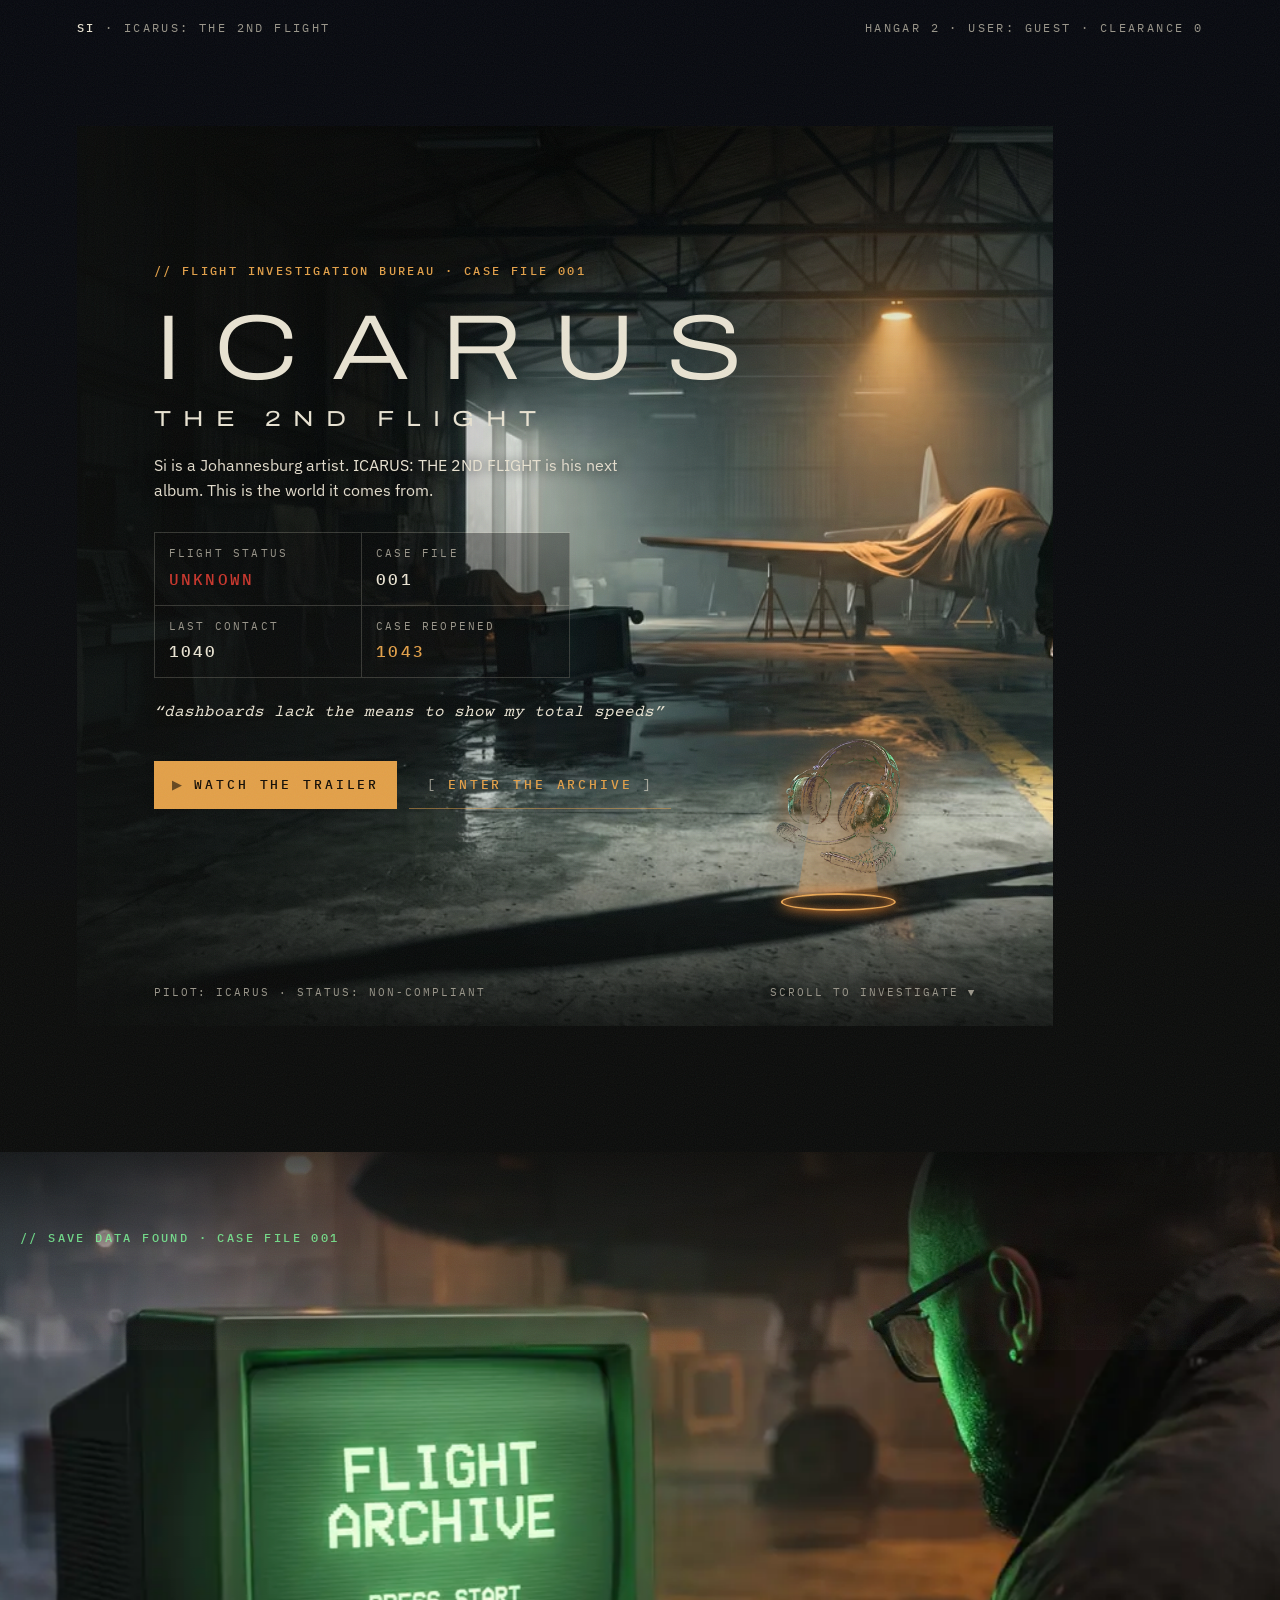
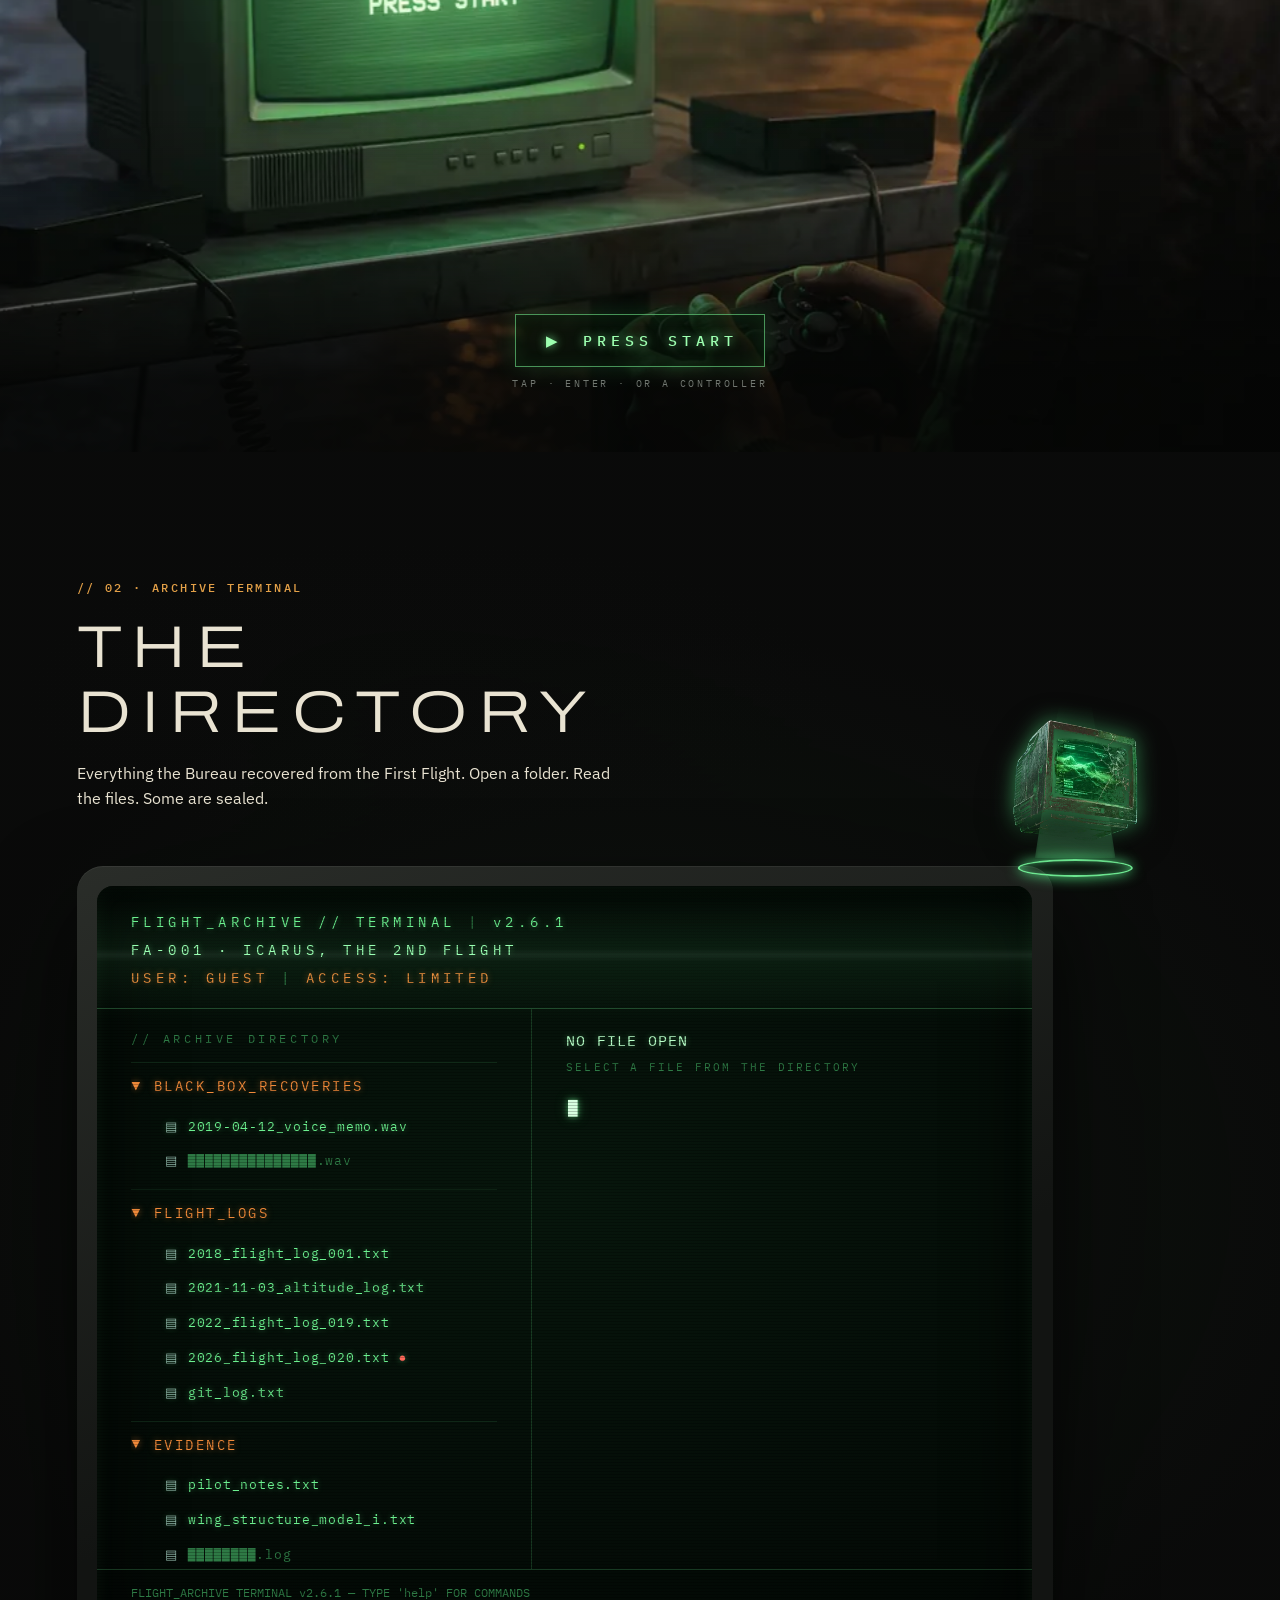
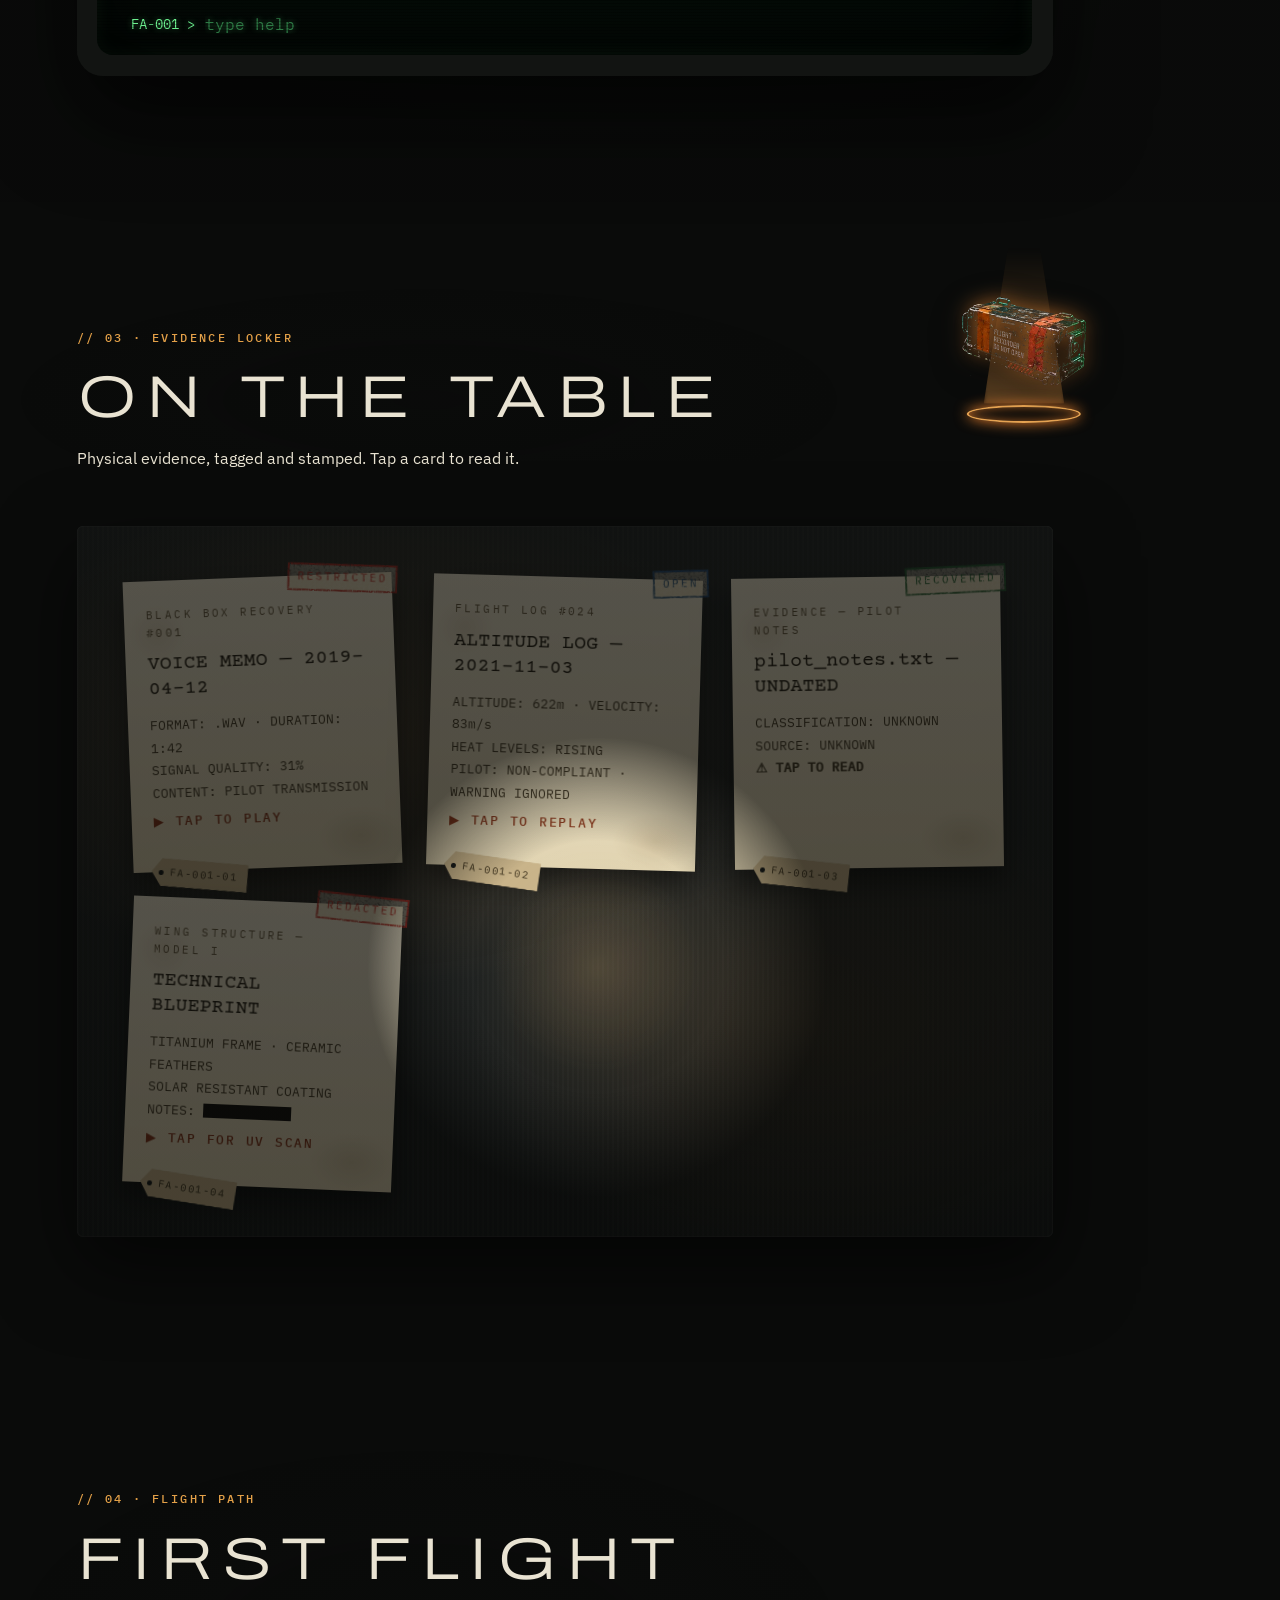
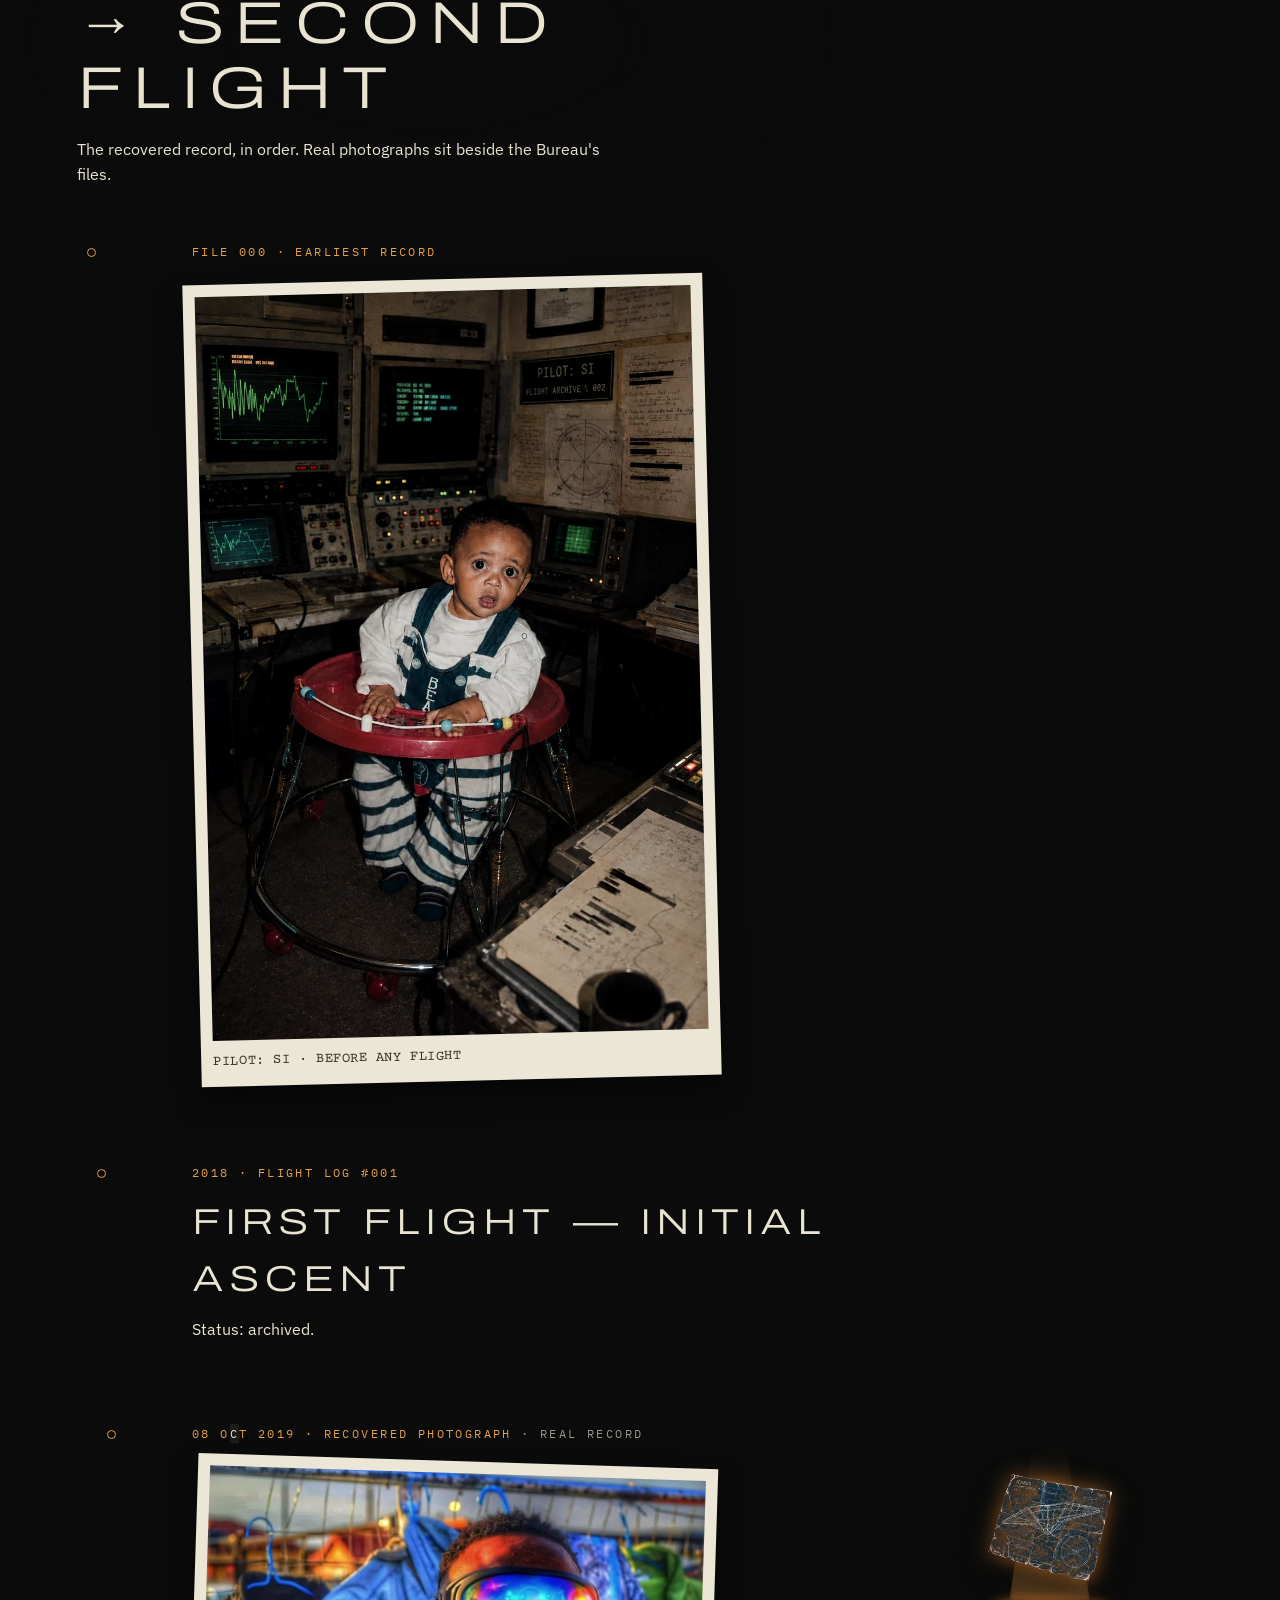
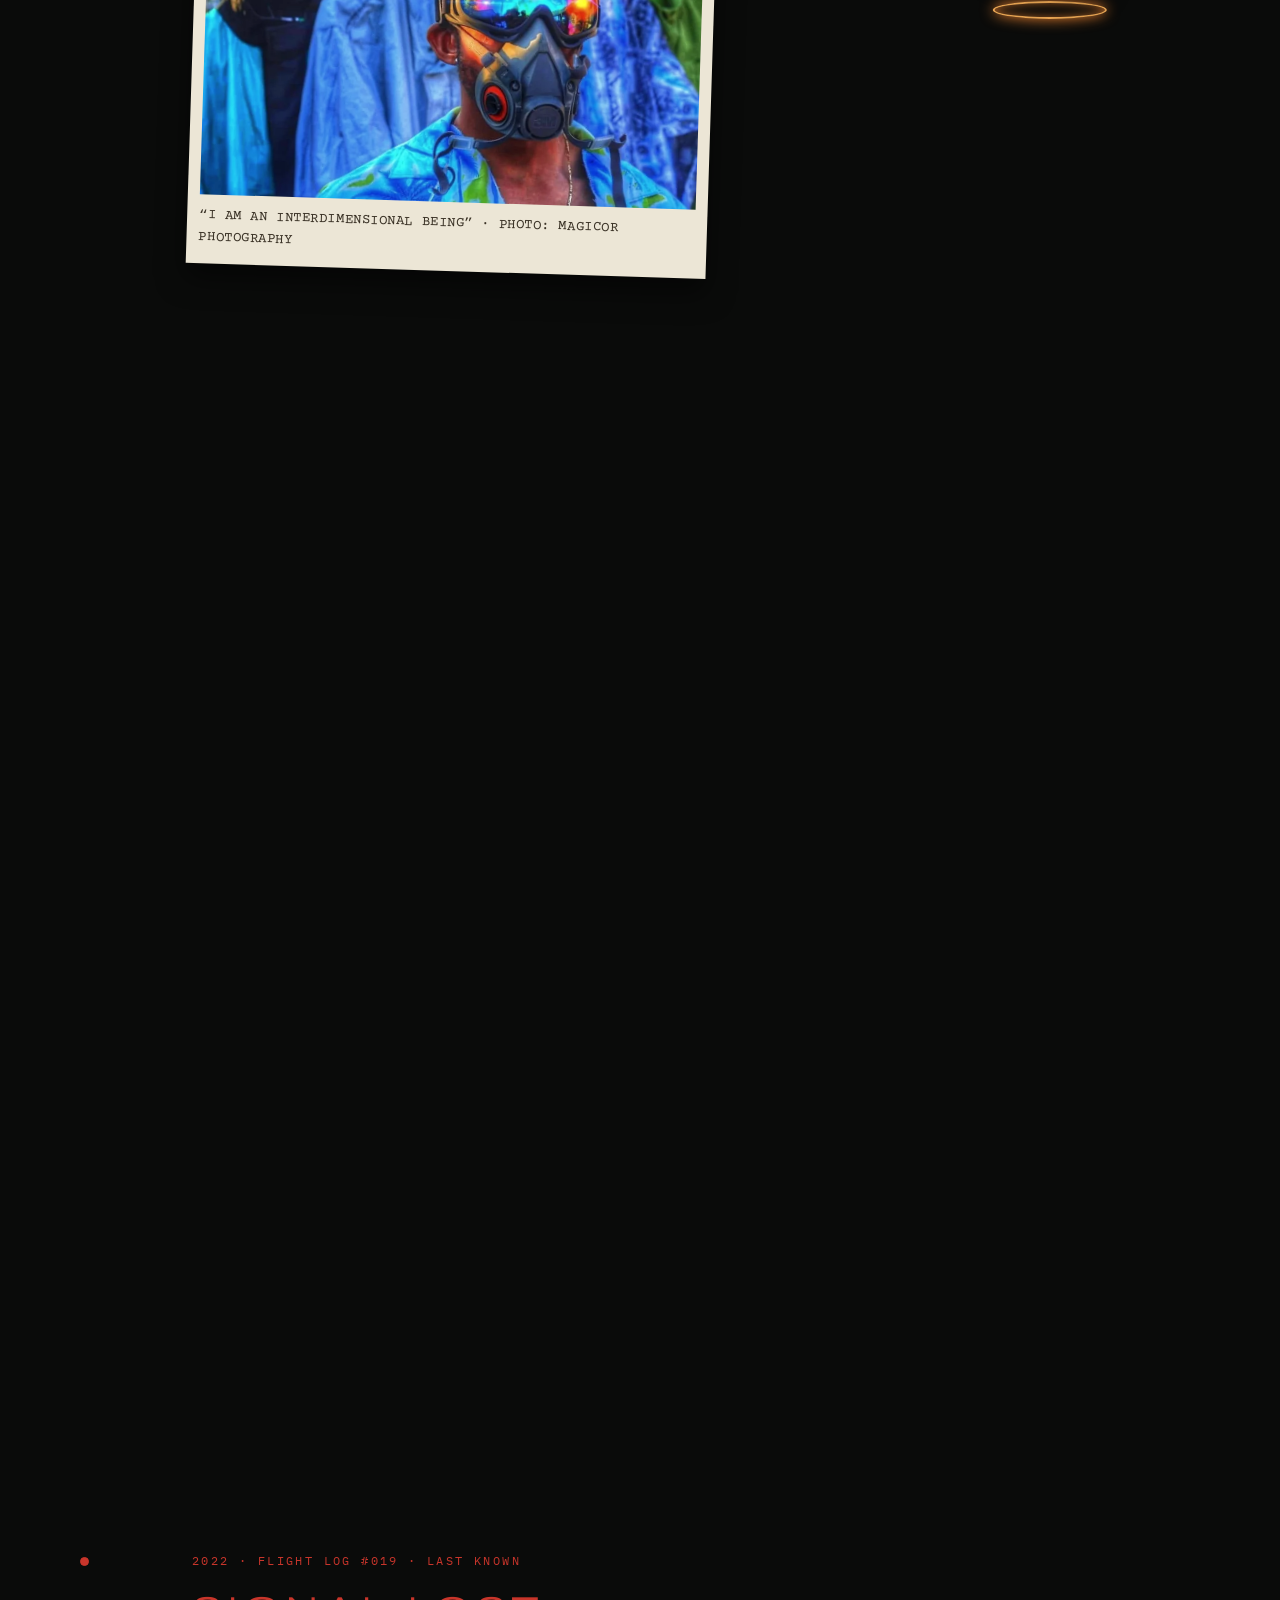
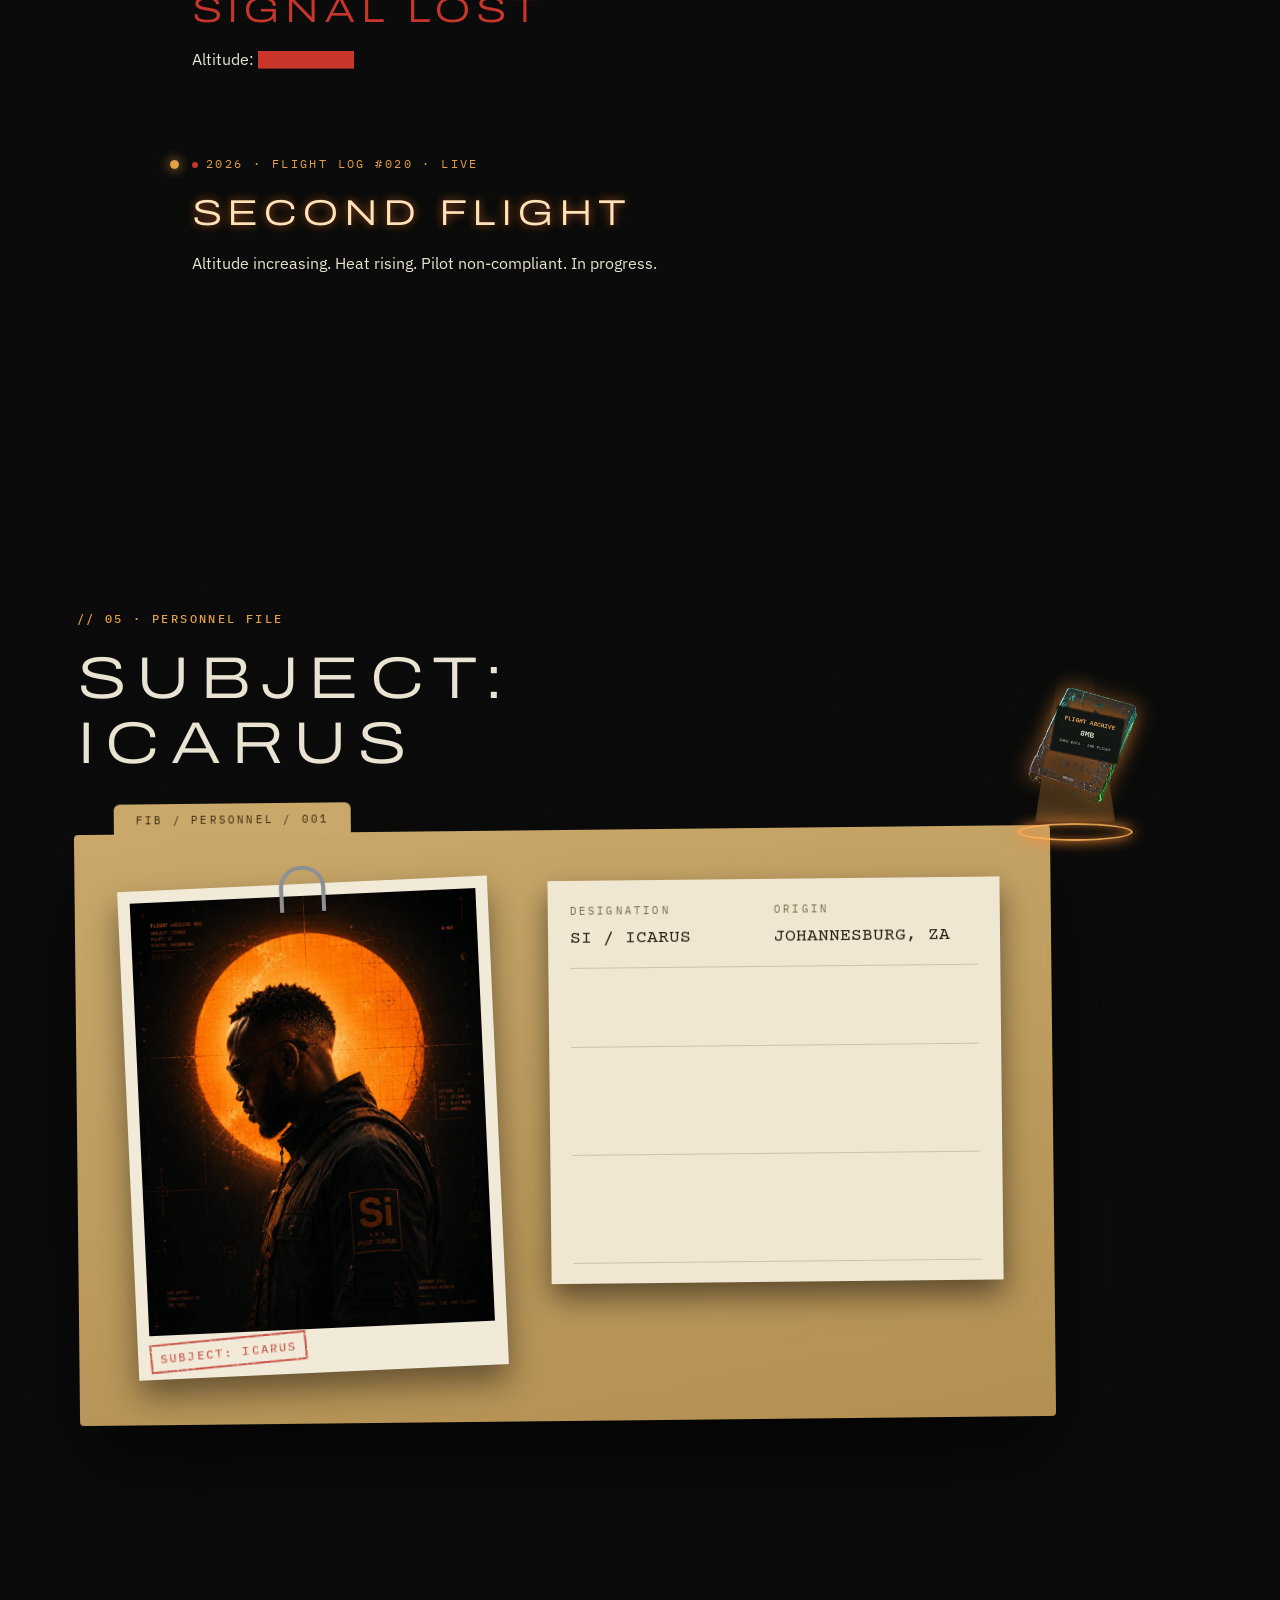
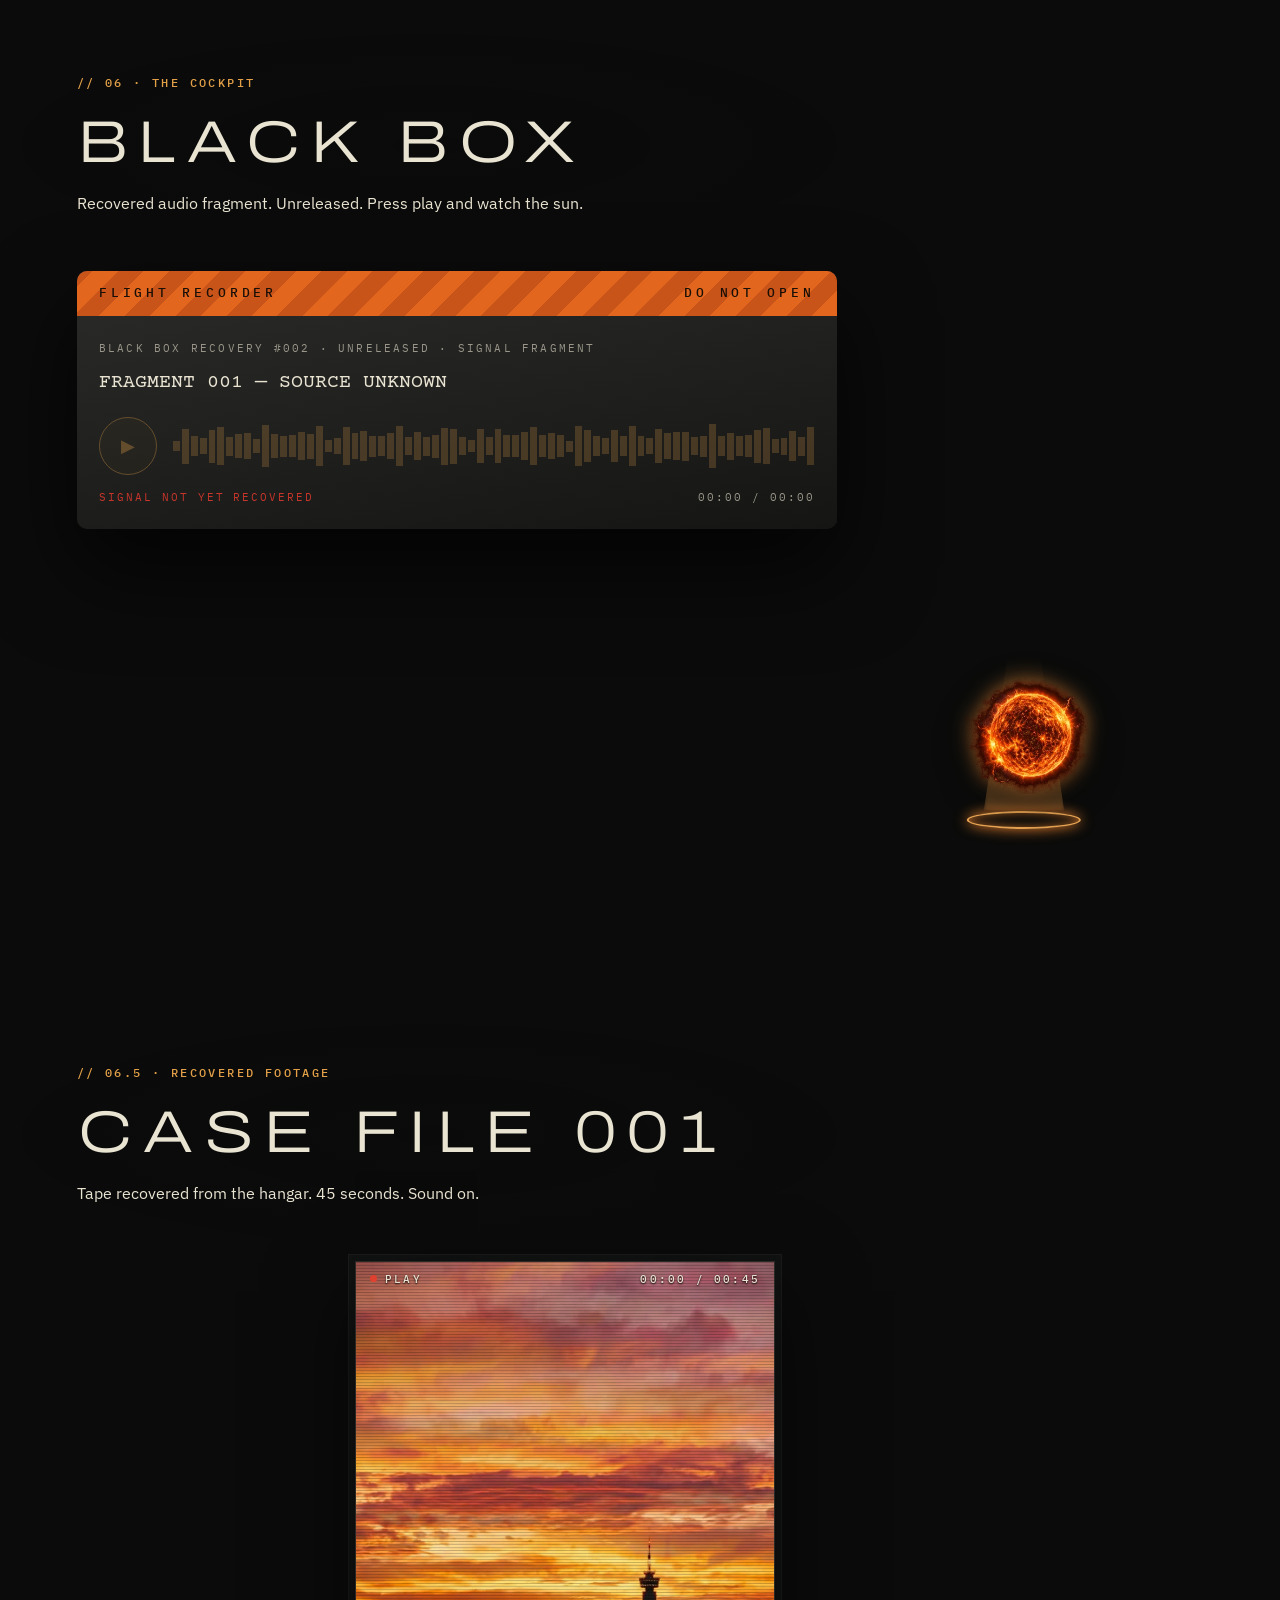
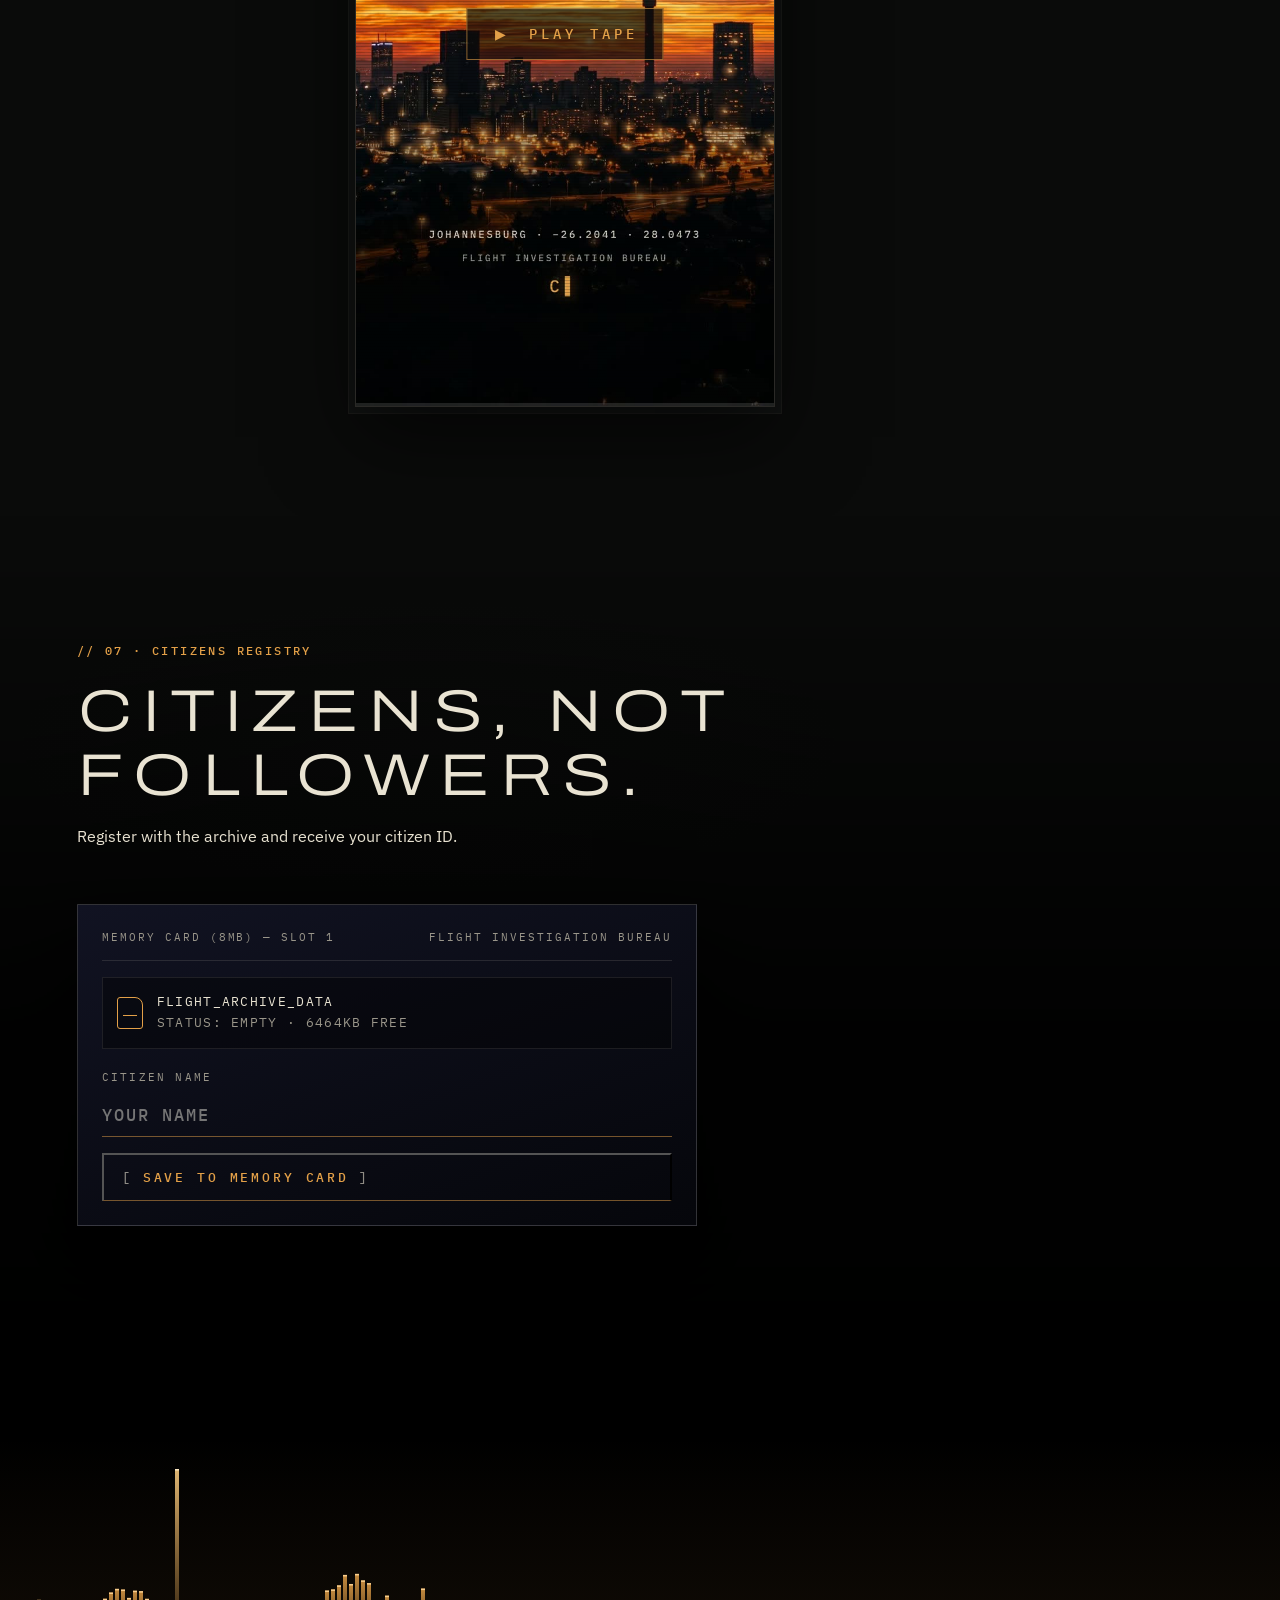
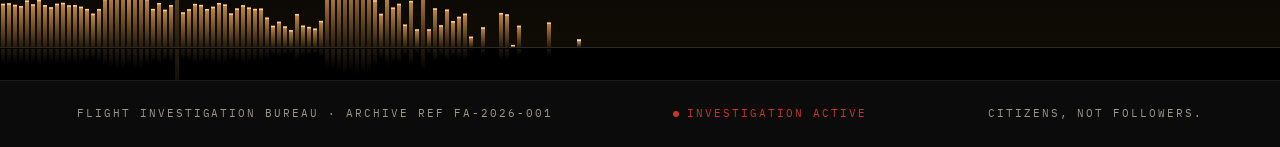
==== commit 69dac929: "Link preview: proper share card for WhatsApp, Instagram and X - New 1200x630 share image: Si in the " ====
--- a/index.html
+++ b/index.html
@@ -3,19 +3,25 @@
 <head>
   <meta charset="utf-8">
   <meta name="viewport" content="width=device-width, initial-scale=1, viewport-fit=cover">
-  <title>ICARUS: THE 2ND FLIGHT — Flight Archive</title>
-  <meta name="description" content="Flight Archive. Case File 001: ICARUS, THE 2ND FLIGHT. Citizens, not followers.">
+  <title>Si · ICARUS: THE 2ND FLIGHT — the album, and the world it comes from</title>
+  <meta name="description" content="Si is a Johannesburg artist. ICARUS: THE 2ND FLIGHT is his next album. Step into the world it comes from. Citizens, not followers.">
   <meta name="theme-color" content="#0A0B0A">
-  <meta property="og:title" content="ICARUS: THE 2ND FLIGHT — Flight Archive">
-  <meta property="og:description" content="Case File 001 has been reopened.">
+  <meta property="og:site_name" content="Flight Archive">
+  <meta property="og:title" content="Si · ICARUS: THE 2ND FLIGHT">
+  <meta property="og:description" content="The album, and the world it comes from. Case File 001 has been reopened. Citizens, not followers.">
   <meta property="og:type" content="website">
-  <meta property="og:image" content="/assets/env/share_1200x630.jpg">
+  <meta property="og:image" content="https://raw.githubusercontent.com/silasmotseo-lab/Flight-Archive-/preview/recovery-hangar/assets/share/og.jpg">
+  <meta property="og:image:secure_url" content="https://raw.githubusercontent.com/silasmotseo-lab/Flight-Archive-/preview/recovery-hangar/assets/share/og.jpg">
+  <meta property="og:image:type" content="image/jpeg">
+  <meta property="og:image:width" content="1200">
+  <meta property="og:image:height" content="630">
+  <meta property="og:image:alt" content="Si in the hangar, with ICARUS: THE 2ND FLIGHT over the Johannesburg sunset">
   <meta name="twitter:card" content="summary_large_image">
+  <meta name="twitter:title" content="Si · ICARUS: THE 2ND FLIGHT">
+  <meta name="twitter:description" content="The album, and the world it comes from. Citizens, not followers.">
+  <meta name="twitter:image" content="https://raw.githubusercontent.com/silasmotseo-lab/Flight-Archive-/preview/recovery-hangar/assets/share/og.jpg">
   <link rel="icon" href="data:image/svg+xml,%3Csvg xmlns='http://www.w3.org/2000/svg' viewBox='0 0 32 32'%3E%3Crect width='32' height='32' fill='%230A0B0A'/%3E%3Ccircle cx='16' cy='16' r='9' fill='none' stroke='%23E3A048' stroke-width='2'/%3E%3Crect x='15' y='10' width='2' height='12' fill='%23E3A048'/%3E%3C/svg%3E">
-  <link rel="preload" as="image" type="image/avif" imagesrcset="/assets/env/jozi_720.avif 720w, /assets/env/jozi_1080.avif 1080w, /assets/env/jozi_1536.avif 1536w" imagesizes="100vw">
-  <link rel="preload" as="image" type="image/avif"
-        imagesrcset="/assets/env/hangar_768.avif 768w, /assets/env/hangar_1280.avif 1280w, /assets/env/hangar_1920.avif 1920w, /assets/env/hangar_2752.avif 2752w"
-        imagesizes="(orientation: portrait) 180vh, 100vw">
+  <link rel="preload" as="image" type="image/webp" imagesrcset="/assets/env/sunset_720.webp 720w, /assets/env/sunset_1080.webp 1080w" imagesizes="100vw">
   <link rel="preload" as="font" type="font/woff2" href="/assets/fonts/archivo-wdth.woff2" crossorigin>
   <link rel="preload" as="font" type="font/woff2" href="/assets/fonts/plex-mono-500.woff2" crossorigin>
   <link rel="stylesheet" href="/css/base.css">
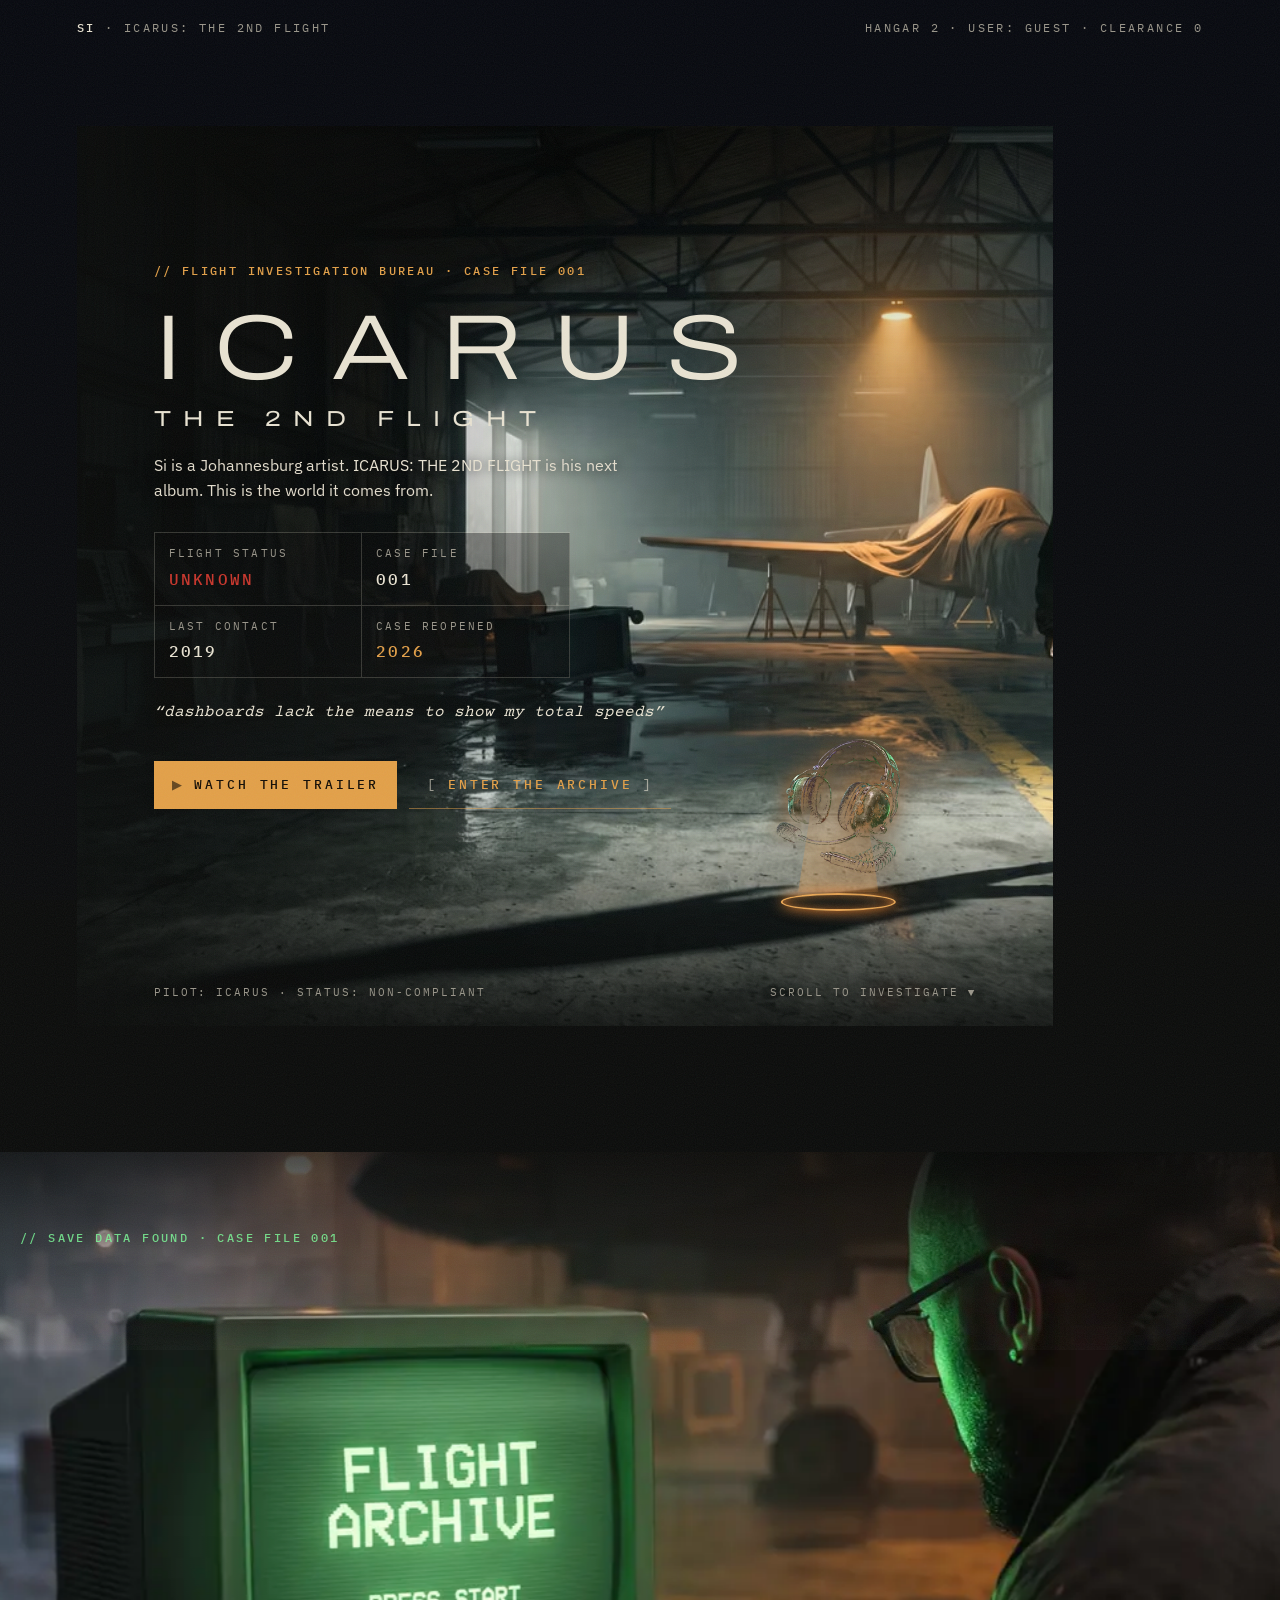
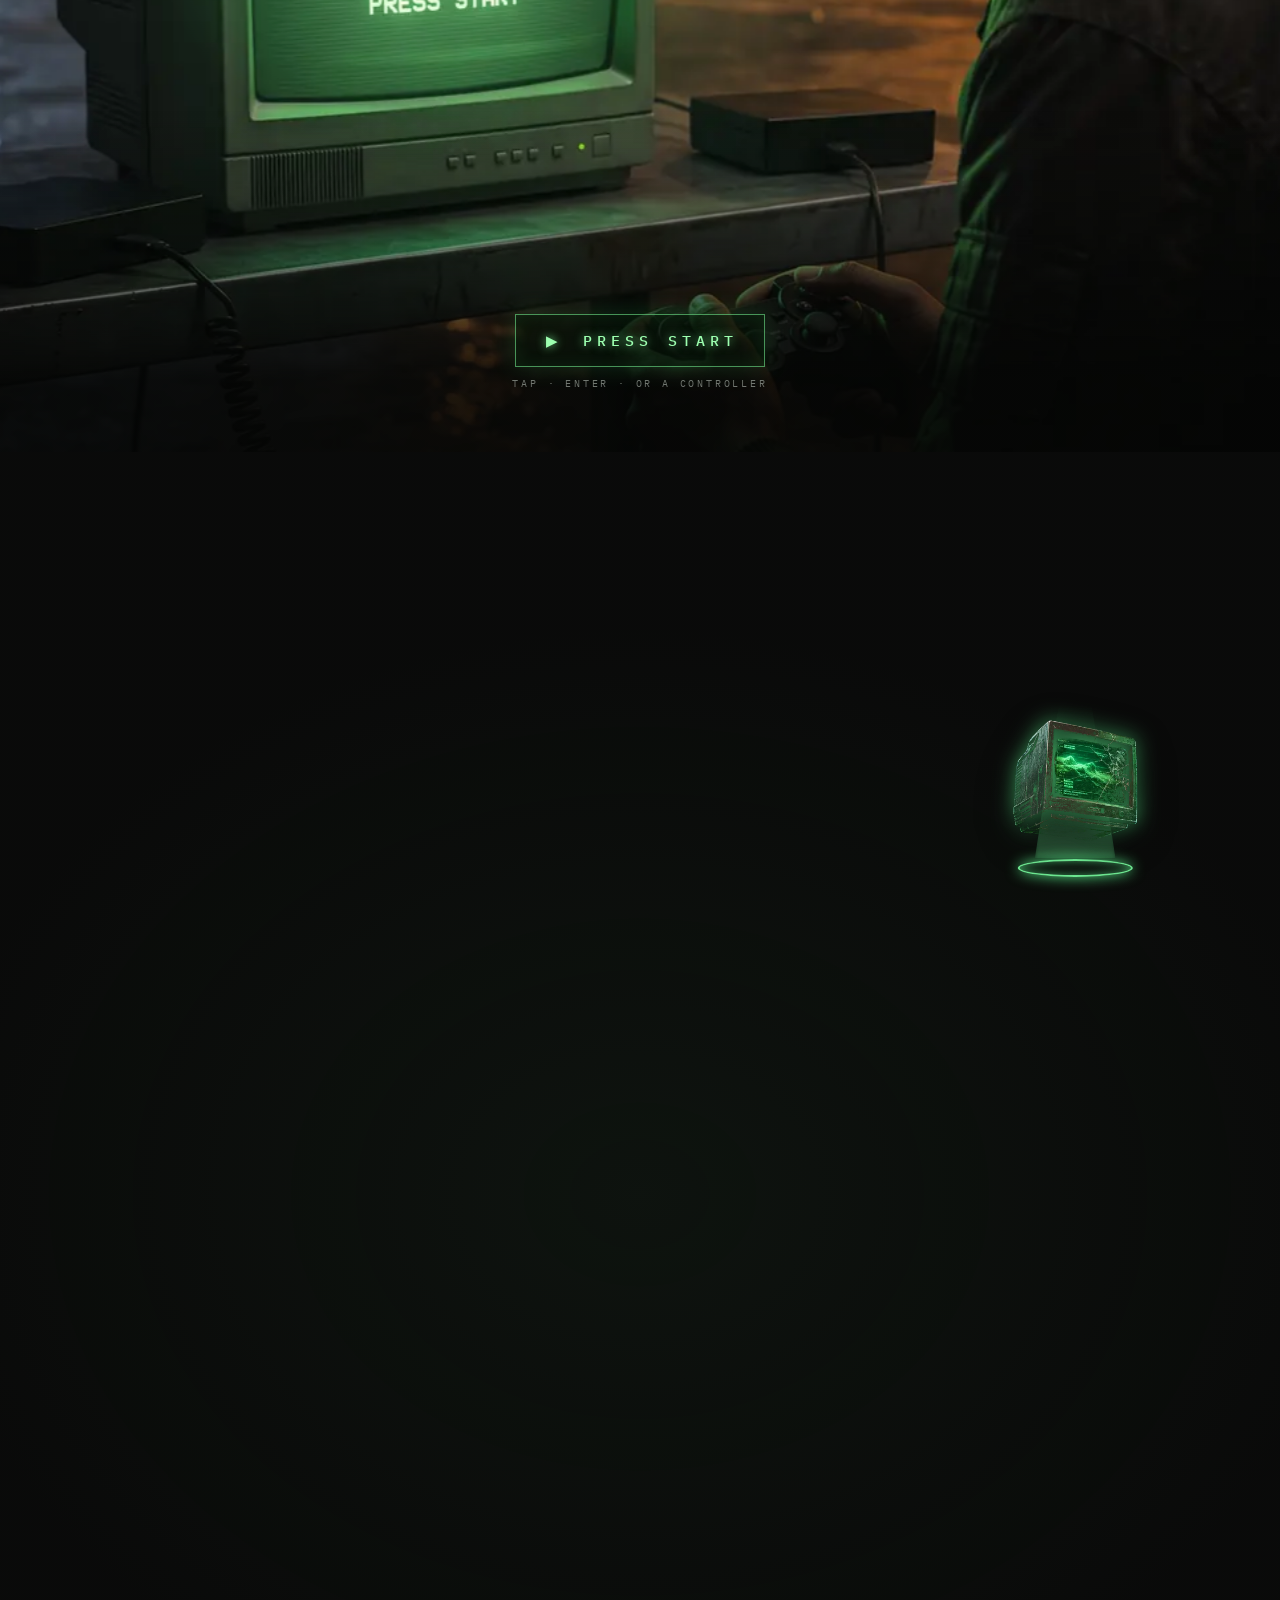
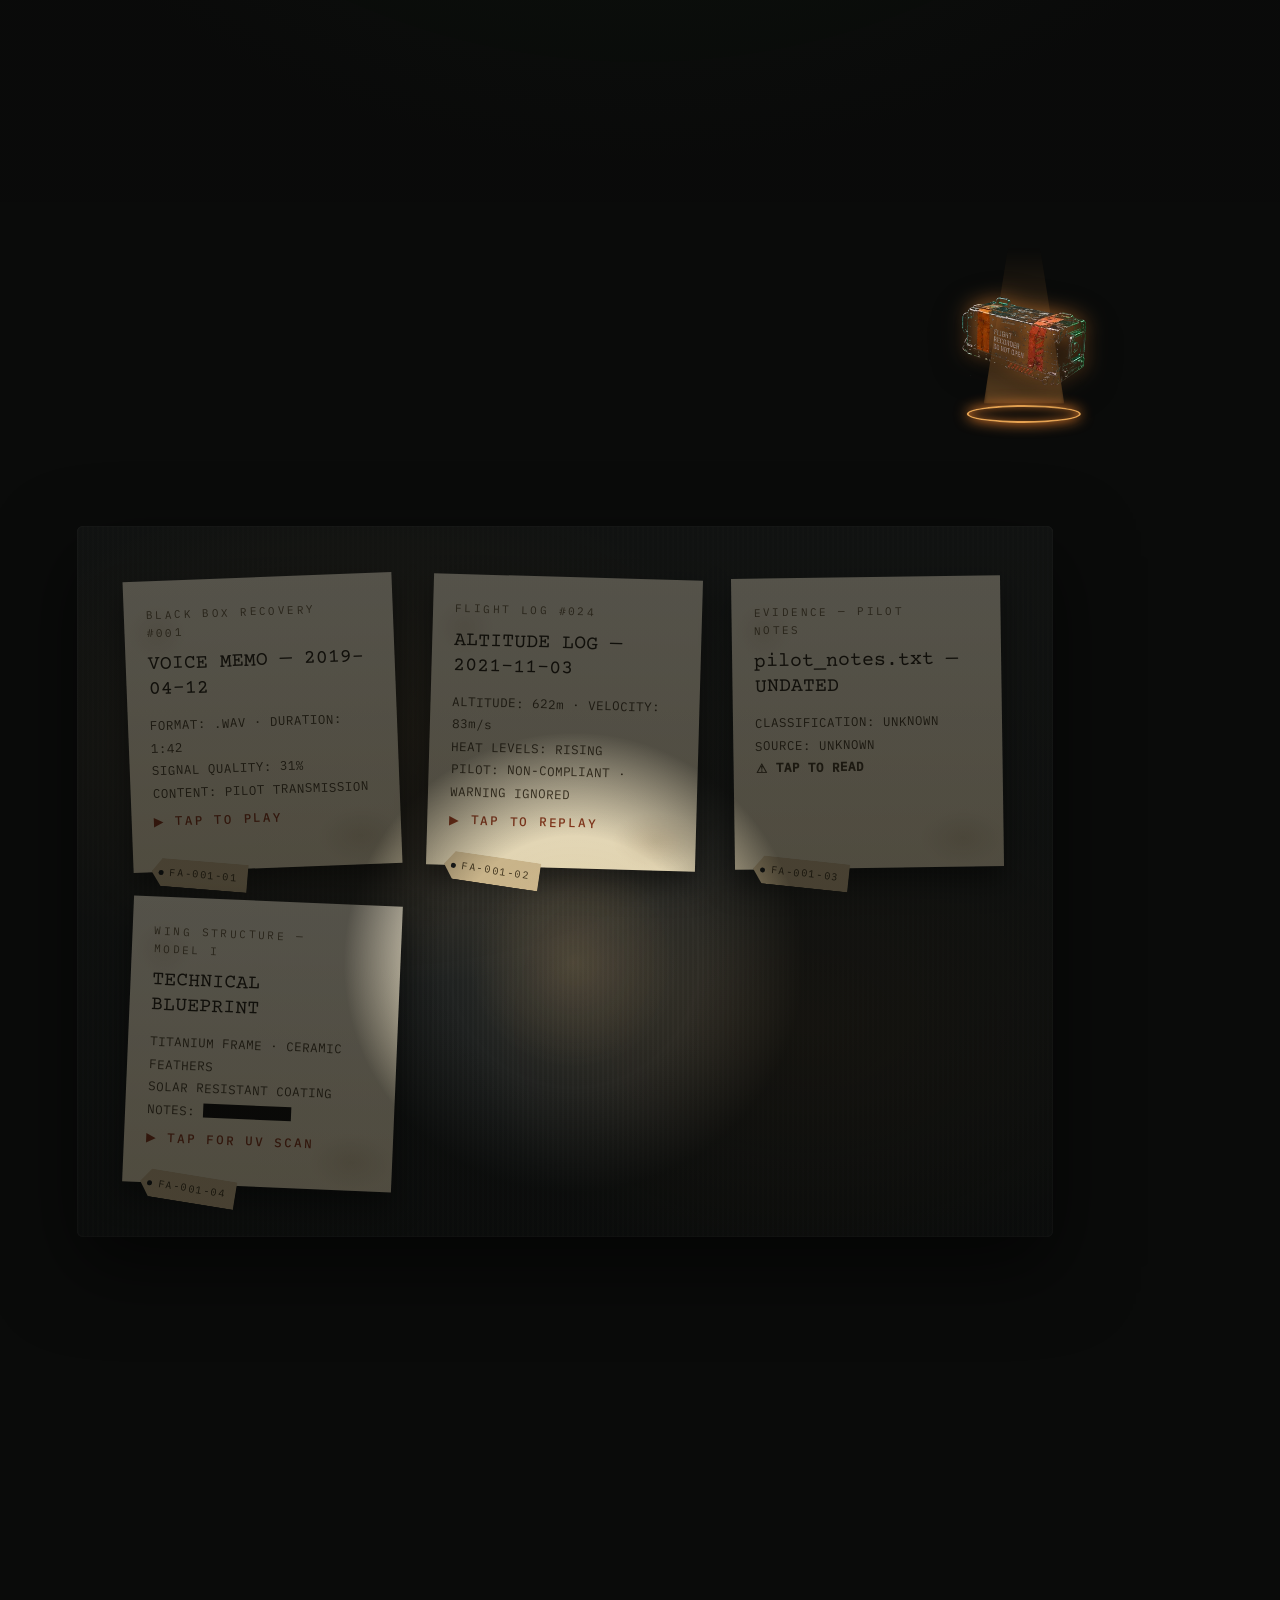
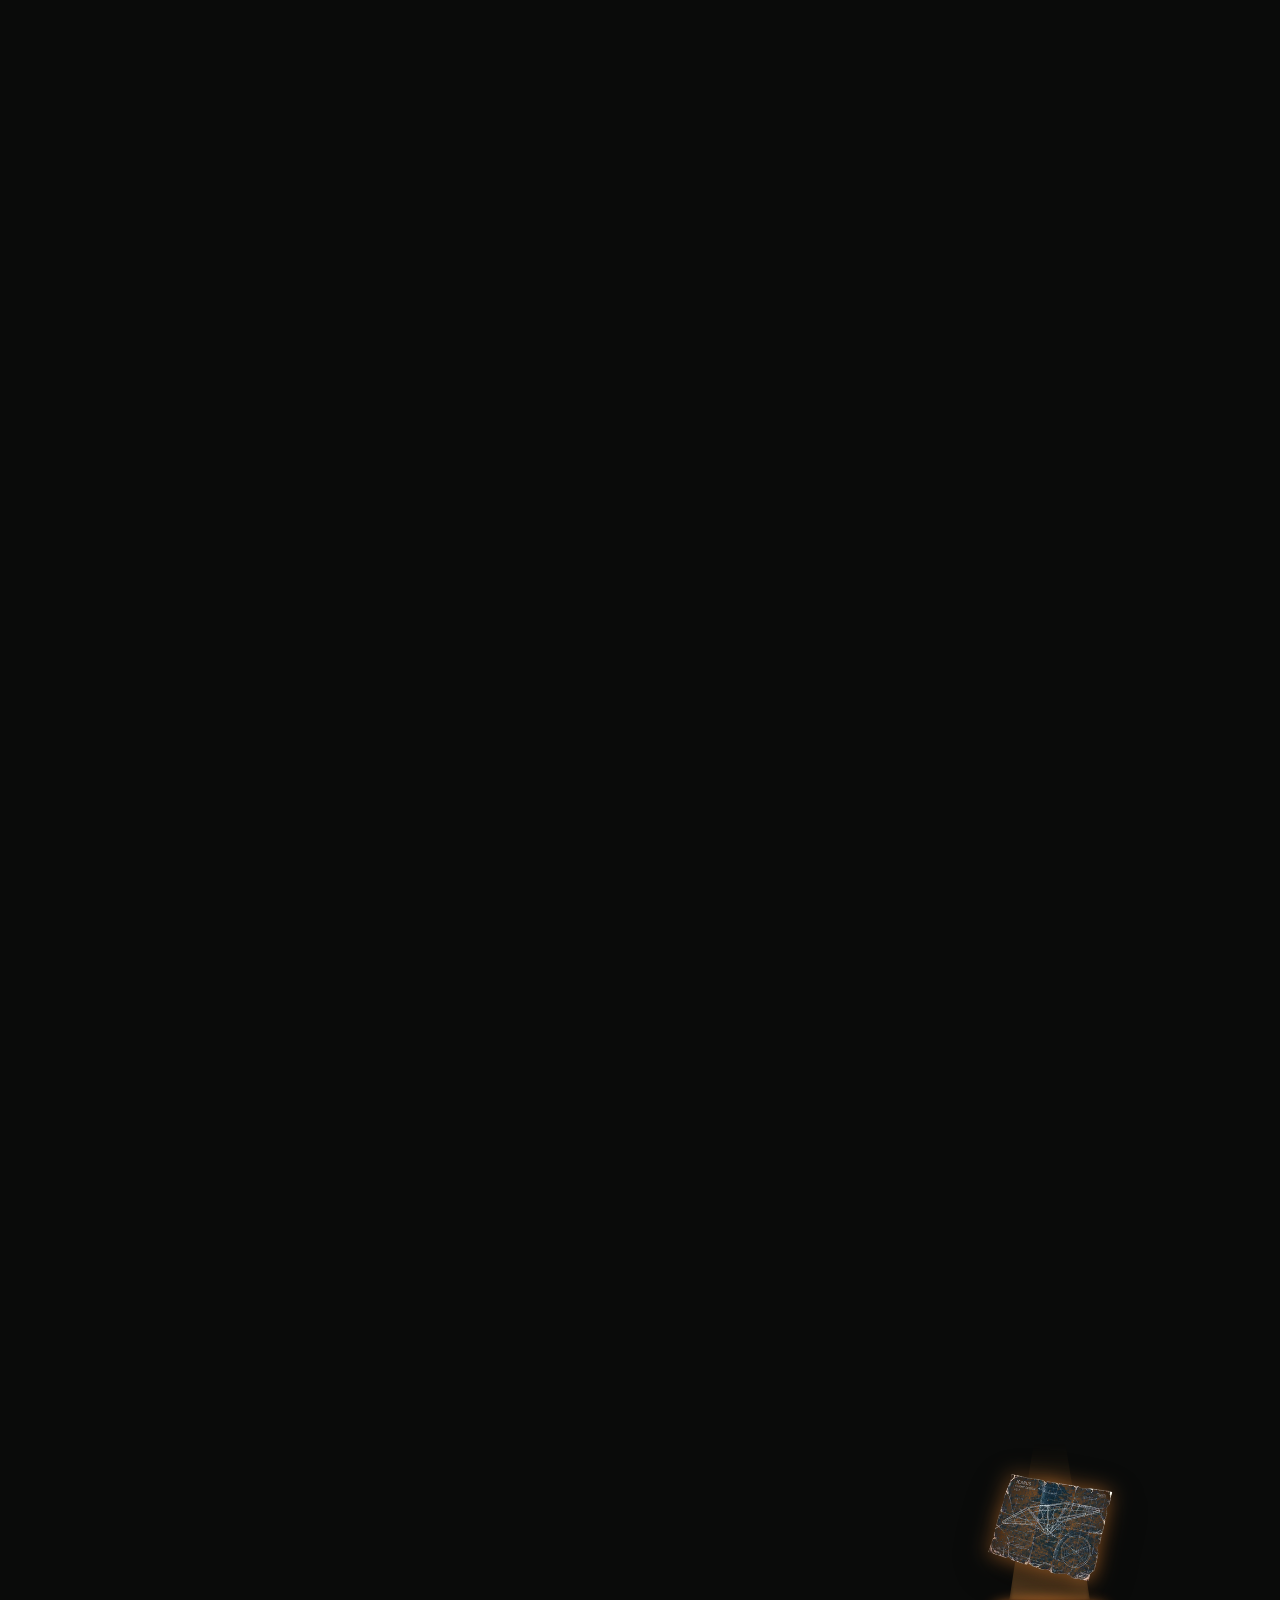
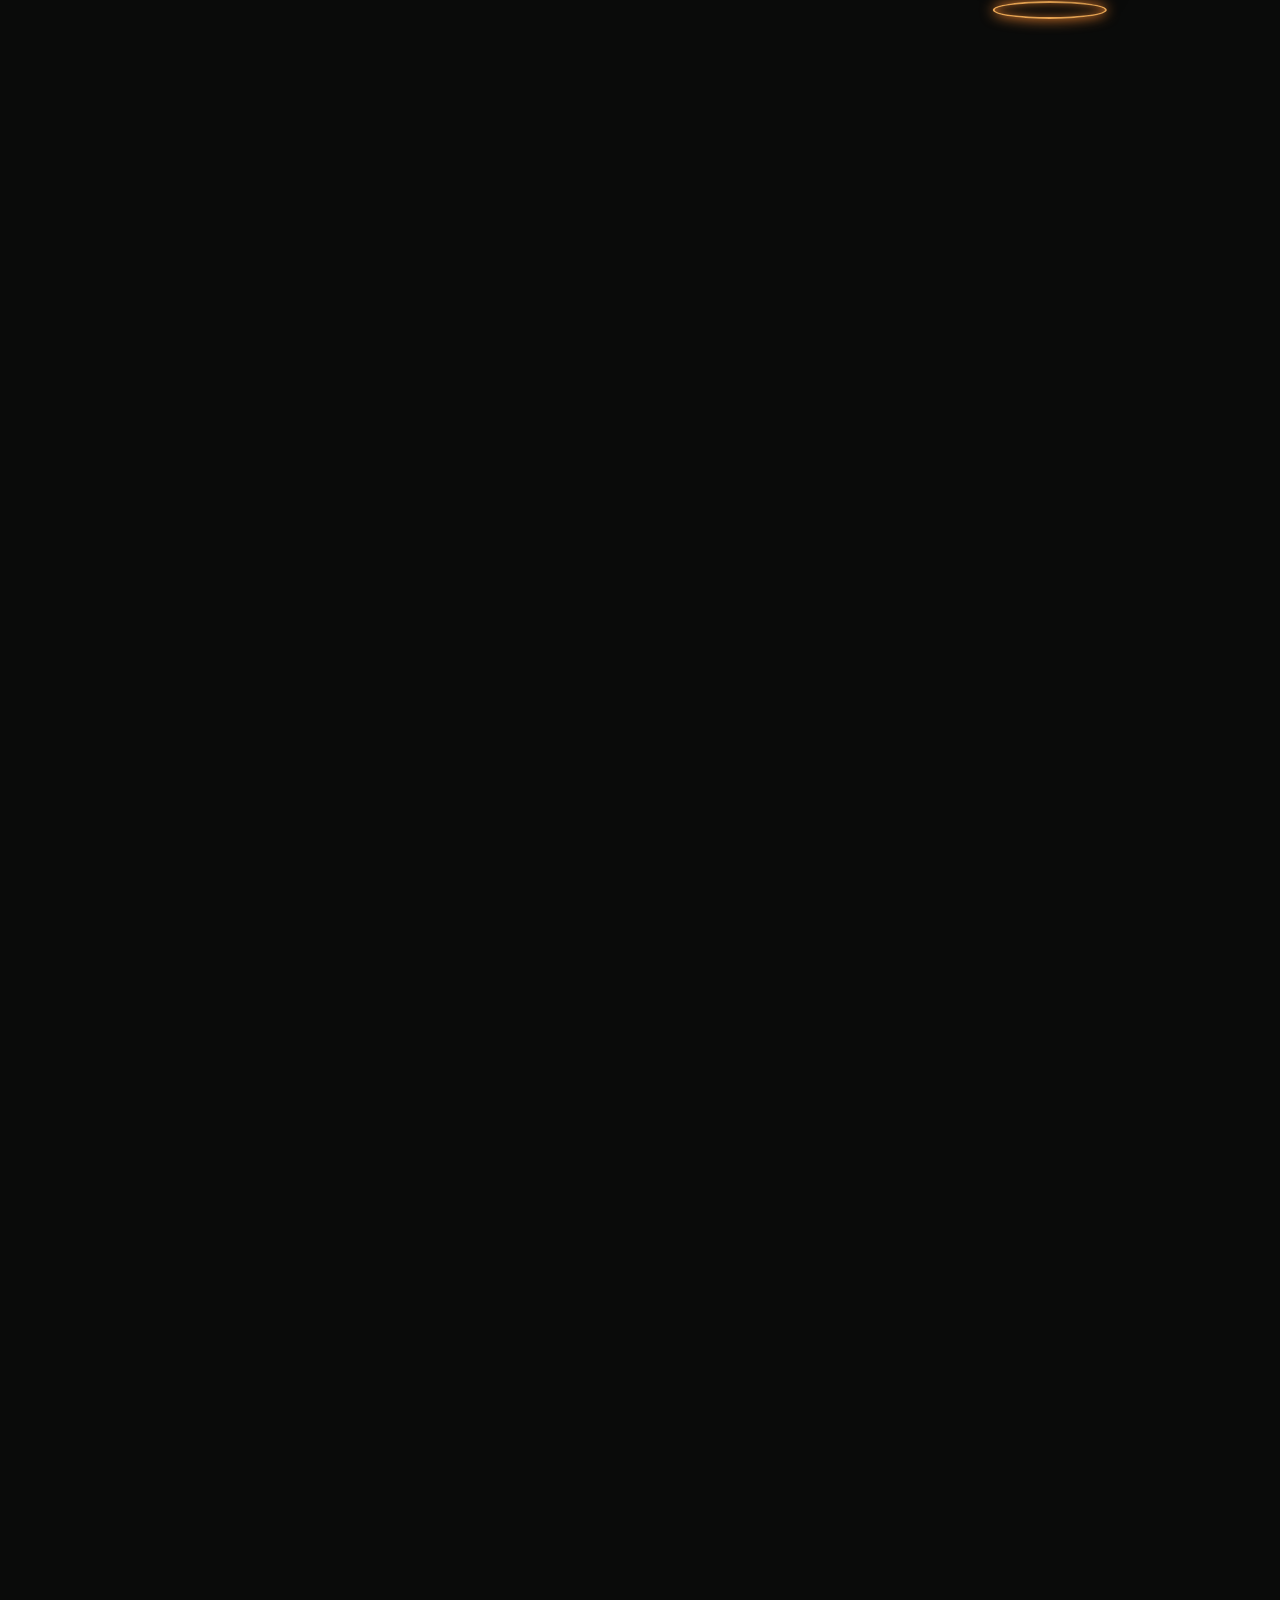
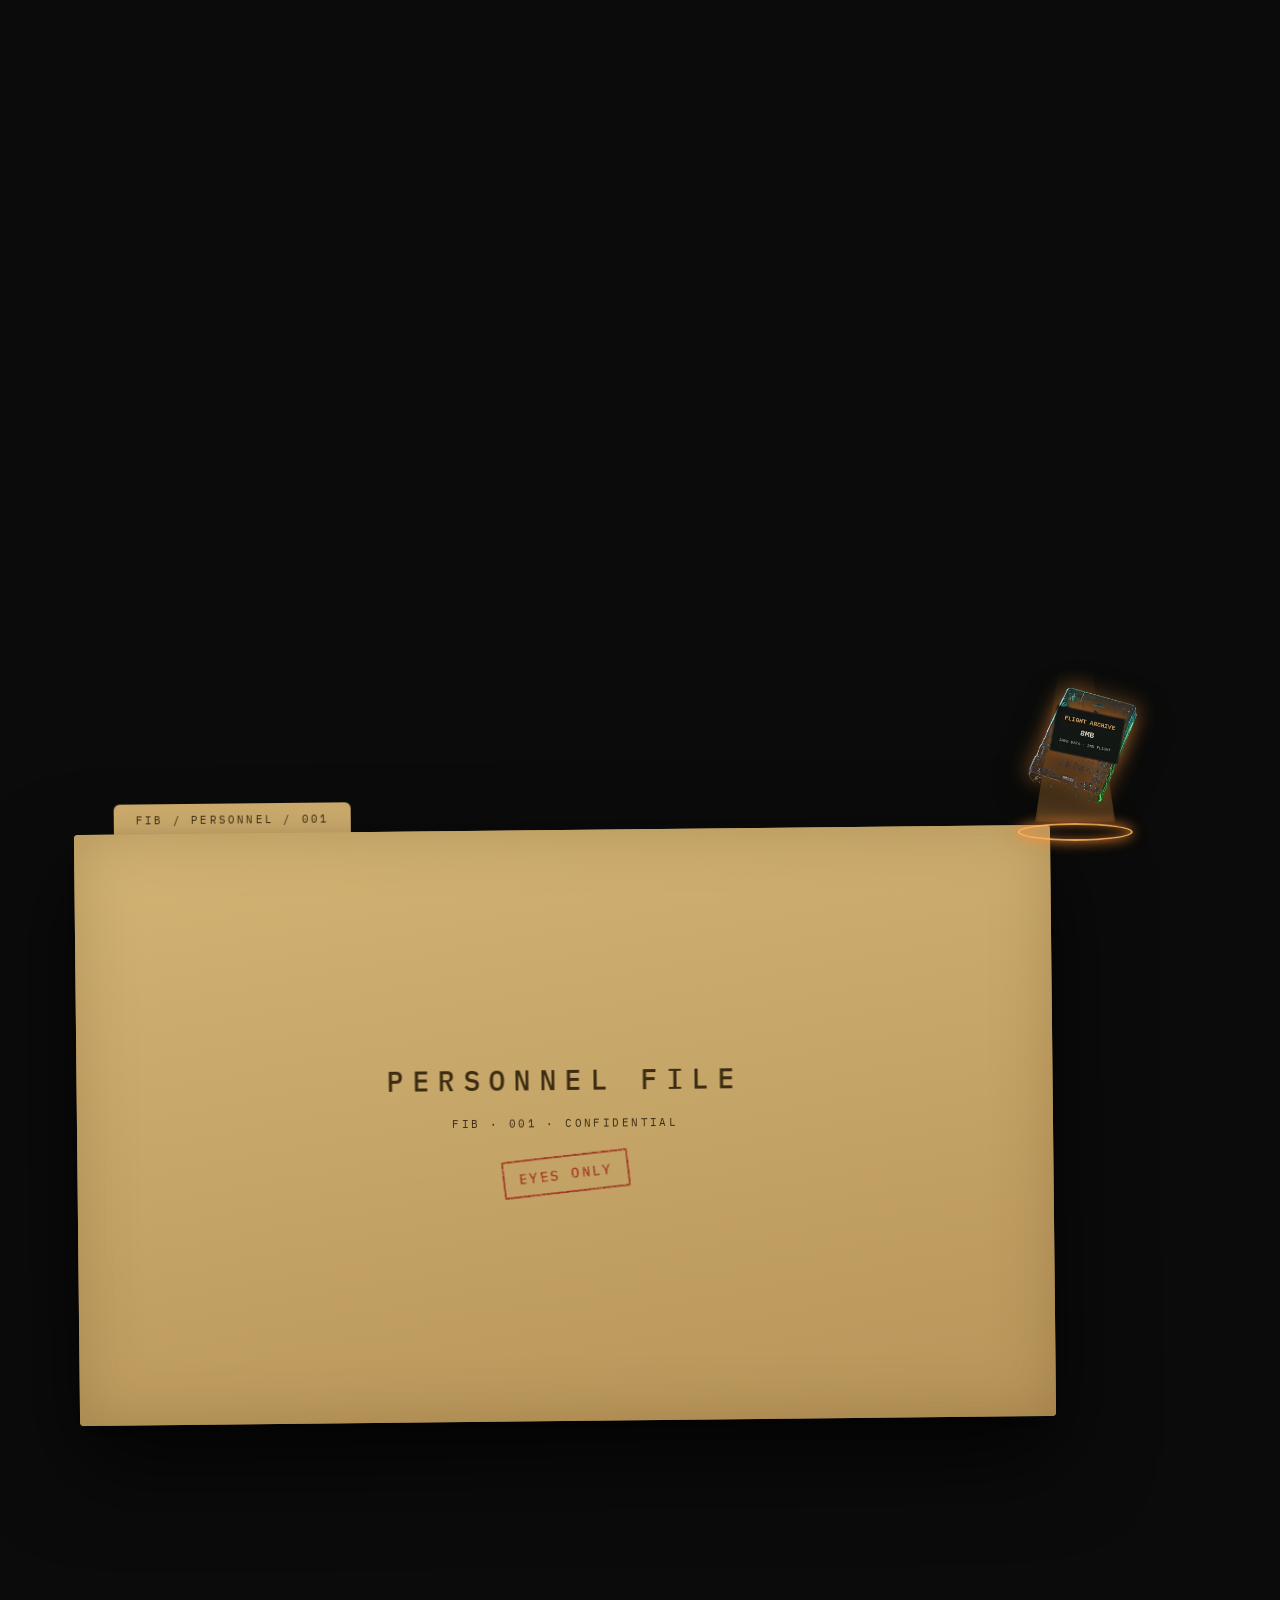
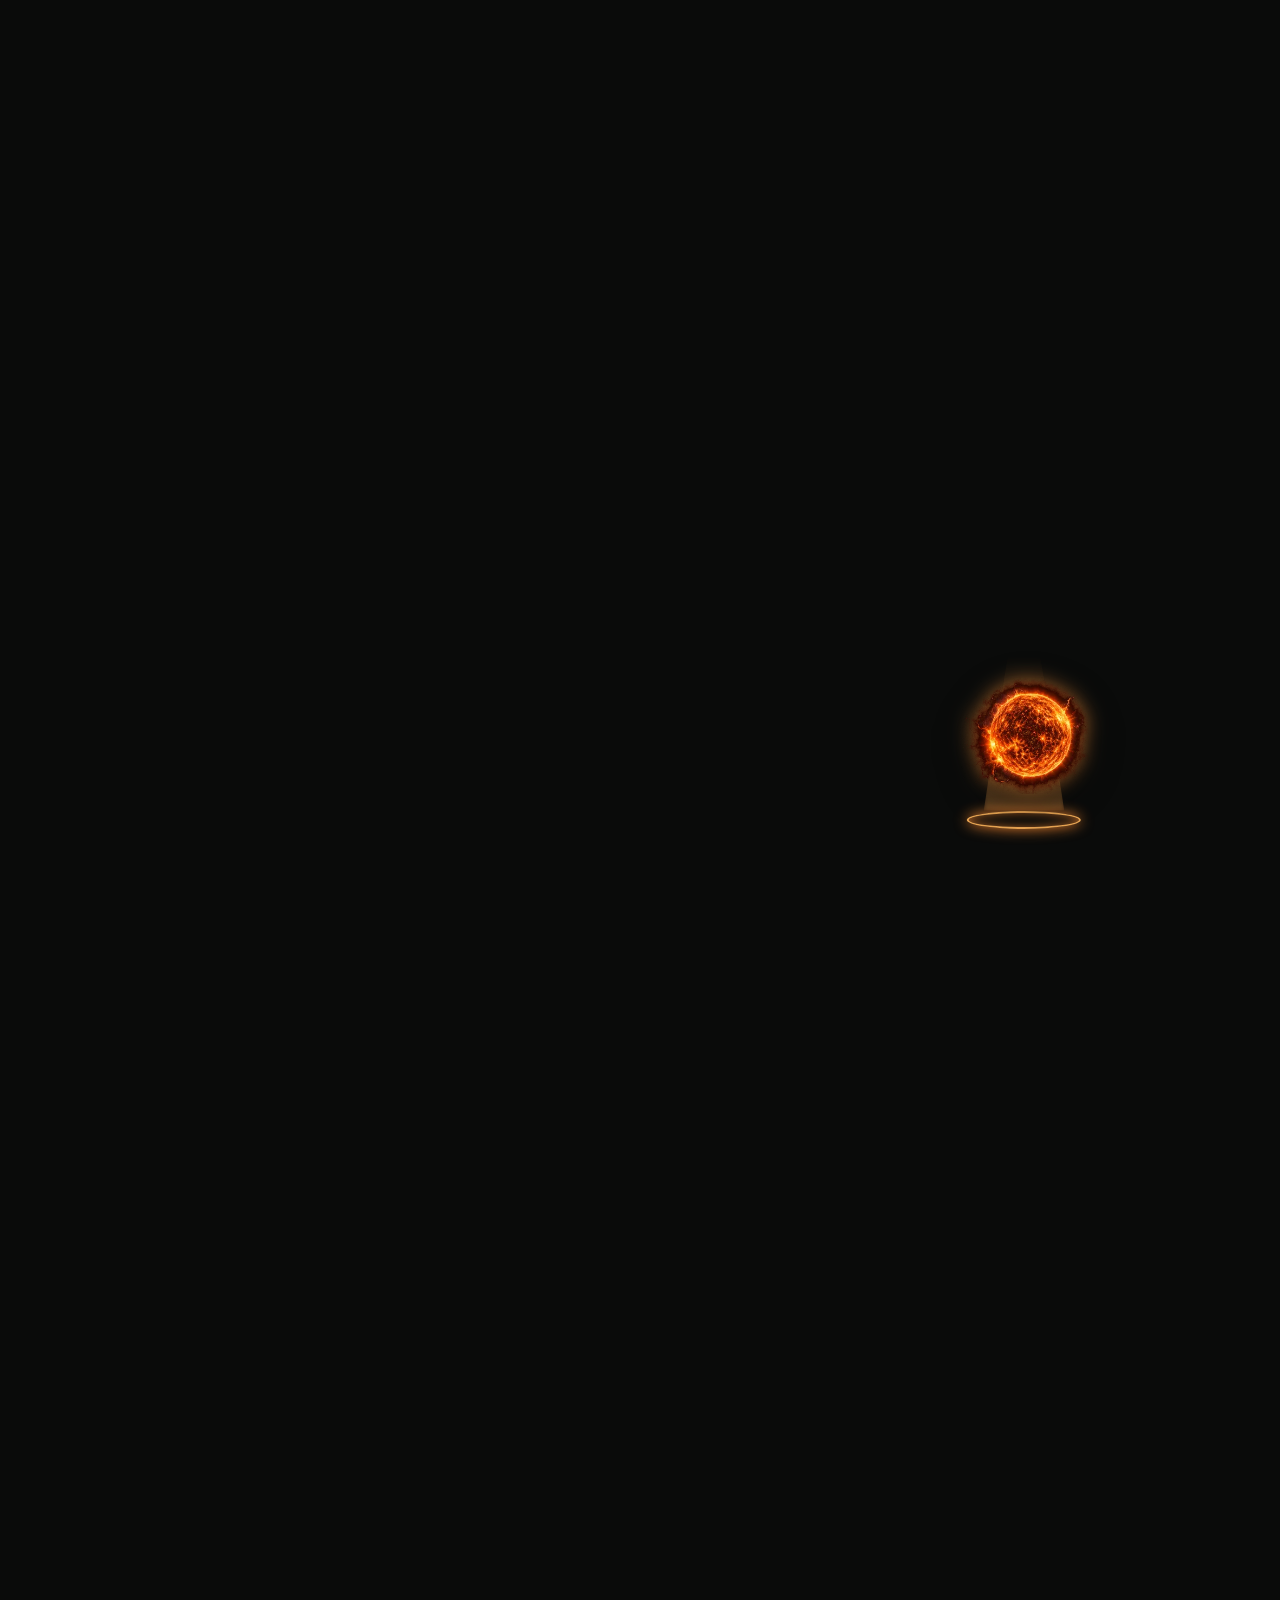
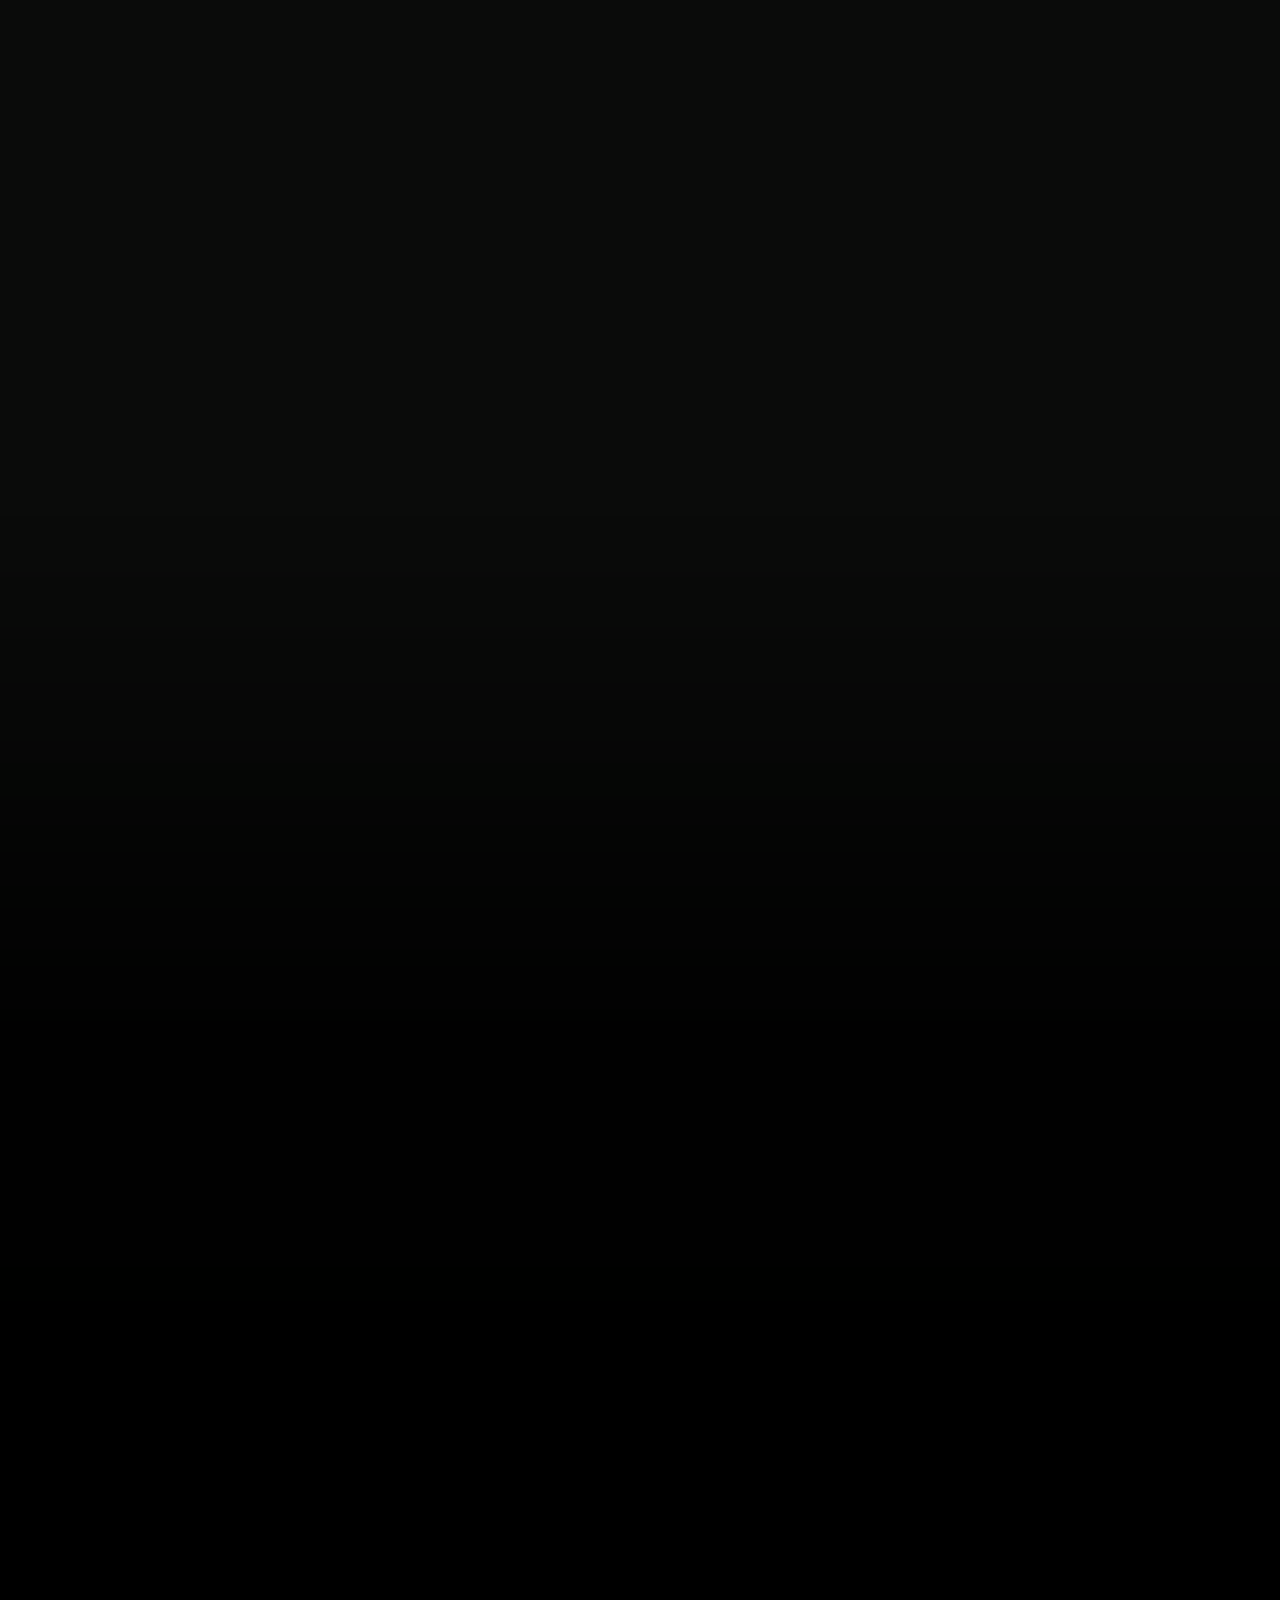
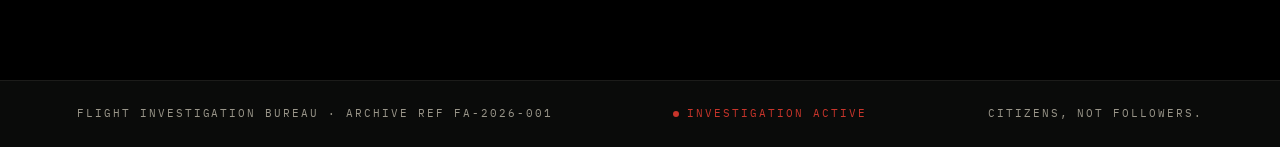
==== commit f0a9eda1: "Scroll scrub, stage 1: reveals follow scroll position instead of timers - scrub.js gives each elemen" ====
--- a/index.html
+++ b/index.html
@@ -412,6 +412,7 @@
   <script src="/js/path.js" defer></script>
   <script src="/js/personnel.js" defer></script>
   <script src="/js/main.js" defer></script>
+  <script src="/js/scrub.js" defer></script>
   <script src="/js/motion.js" defer></script>
   <script src="/js/pickups.js" defer></script>
 </body>
--- a/css/spaces.css
+++ b/css/spaces.css
@@ -582,3 +582,53 @@
   html.js .folder__photo, html.js .clipper, html.js .dossier dt, html.js .dossier .red, html.js .folder__photo figcaption { opacity: 1; transform: none; animation: none; }
   html.js .dossier dd, html.js .dossier .hand { clip-path: none; }
 }
+
+/* ══ SCROLL SCRUB ═════════════════════════════════════
+   html.scrub (set by scrub.js) replaces every timed reveal with one driven by --sp,
+   the element's scroll progress. No transitions: the scroll IS the timeline.
+   k(a,b) pattern: clamp(0, (var(--sp) - a) / (b - a), 1) = progress inside a window. */
+html.scrub .reveal, html.scrub .reveal.in { transition: none !important; }
+html.scrub .space__head.reveal { opacity: var(--sp, 0); translate: 0 calc((1 - var(--sp, 0)) * 28px); }
+html.scrub .crt.reveal, html.scrub .recorder.reveal, html.scrub .memcard.reveal, html.scrub .ev.reveal {
+  opacity: clamp(0, var(--sp, 0) * 2.2, 1); translate: 0 calc((1 - clamp(0, var(--sp, 0) * 1.6, 1)) * 34px); }
+
+/* evidence cards are dealt onto the table as you scroll, then stamped */
+html.scrub .card.reveal { --k: clamp(0, var(--sp, 0) / .7, 1);
+  opacity: clamp(0, var(--sp, 0) * 3, 1); translate: 0 calc((1 - var(--k)) * -90px); scale: calc(1.16 - var(--k) * .16);
+  rotate: calc(var(--r, 0deg) * (4 - var(--k) * 3)); }
+html.scrub .card.reveal .stamp { --s: clamp(0, (var(--sp, 0) - .72) / .14, 1); animation: none !important;
+  opacity: var(--s); scale: calc(2.1 - var(--s) * 1.1); }
+
+/* photos develop with scroll */
+html.scrub .ev.reveal .photo img, html.scrub .ev.reveal.in .photo img { transition: none !important; --d: clamp(0, (var(--sp, 0) - .15) / .7, 1);
+  filter: brightness(calc(2.8 - var(--d) * 1.8)) saturate(calc(var(--d) * .8)) contrast(calc(.55 + var(--d) * .5)) blur(calc((1 - var(--d)) * 3px)); }
+/* clippings fly in */
+html.scrub .ev--clip.reveal .clip, html.scrub .ev--clip.reveal.in .clip { transition: none !important; --c: clamp(0, var(--sp, 0) / .8, 1);
+  opacity: clamp(0, var(--sp, 0) * 2.5, 1);
+  transform: translateX(calc(var(--from, -60px) * (1 - var(--c)))) rotateX(calc((1 - var(--c)) * 35deg)) rotate(calc(var(--r, 0deg) * (1 + (1 - var(--c)) * 5))); }
+
+/* personnel file: cover opens, photo drops, paperclip snaps, stamp lands — all on scroll */
+html.scrub .folder.reveal { opacity: 1; translate: 0 0; }
+html.scrub .folder .folder__cover, html.scrub .folder.open .folder__cover { transition: none !important; pointer-events: none;
+  transform: rotateY(calc(clamp(0, (var(--sp, 0) - .05) / .4, 1) * -178deg)); }
+html.scrub .folder .folder__photo, html.scrub .folder.open .folder__photo { transition: none !important; --f: clamp(0, (var(--sp, 0) - .38) / .2, 1);
+  opacity: clamp(0, var(--f) * 3, 1); transform: translateY(calc((1 - var(--f)) * -46px)) rotate(calc((1 - var(--f)) * -9deg)) scale(calc(1.05 - var(--f) * .05)); }
+html.scrub .folder .clipper, html.scrub .folder.open .clipper { transition: none !important; --c: clamp(0, (var(--sp, 0) - .58) / .05, 1);
+  opacity: var(--c); transform: rotateX(calc((1 - var(--c)) * 80deg)) translateY(calc((1 - var(--c)) * -14px)); }
+html.scrub .folder .folder__photo figcaption, html.scrub .folder.open .folder__photo figcaption { transition: none !important; animation: none !important;
+  --s: clamp(0, (var(--sp, 0) - .64) / .08, 1); opacity: var(--s); scale: calc(2 - var(--s)); }
+
+/* dossier fields type in as you scroll past them */
+html.scrub .dossier > div dt, html.scrub .dossier > div.in dt { transition: none !important; opacity: clamp(0, var(--sp, 0) * 4, 1); }
+html.scrub .dossier > div dd, html.scrub .dossier > div.in dd { transition: none !important;
+  clip-path: inset(0 calc((1 - clamp(0, (var(--sp, 0) - .15) / .6, 1)) * 100%) 0 0); }
+html.scrub .dossier > div .red, html.scrub .dossier > div.in .red { animation: none !important; clip-path: none;
+  --s: clamp(0, (var(--sp, 0) - .45) / .15, 1); opacity: var(--s); scale: calc(2.2 - var(--s) * 1.2); }
+html.scrub .dossier > div .hand, html.scrub .dossier > div.in .hand { transition: none !important;
+  clip-path: inset(-6px calc((1 - clamp(0, (var(--sp, 0) - .1) / .85, 1)) * 100%) -6px 0); }
+html.scrub .dossier .pen, html.scrub .dossier div.in .pen { animation: none !important; --w: clamp(0, (var(--sp, 0) - .1) / .85, 1);
+  left: calc(var(--w) * 96%); opacity: clamp(0, var(--w) * 40, 1); }
+html.scrub .dossier .wide[style*="--sp: 1"] .pen { opacity: 0; }
+
+/* recovered tape slides up out of the dark */
+html.scrub .tape { opacity: clamp(0, var(--sp, 0) * 2, 1); transform: translateY(calc((1 - var(--sp, 0)) * 60px)) scale(calc(.94 + var(--sp, 0) * .06)); }
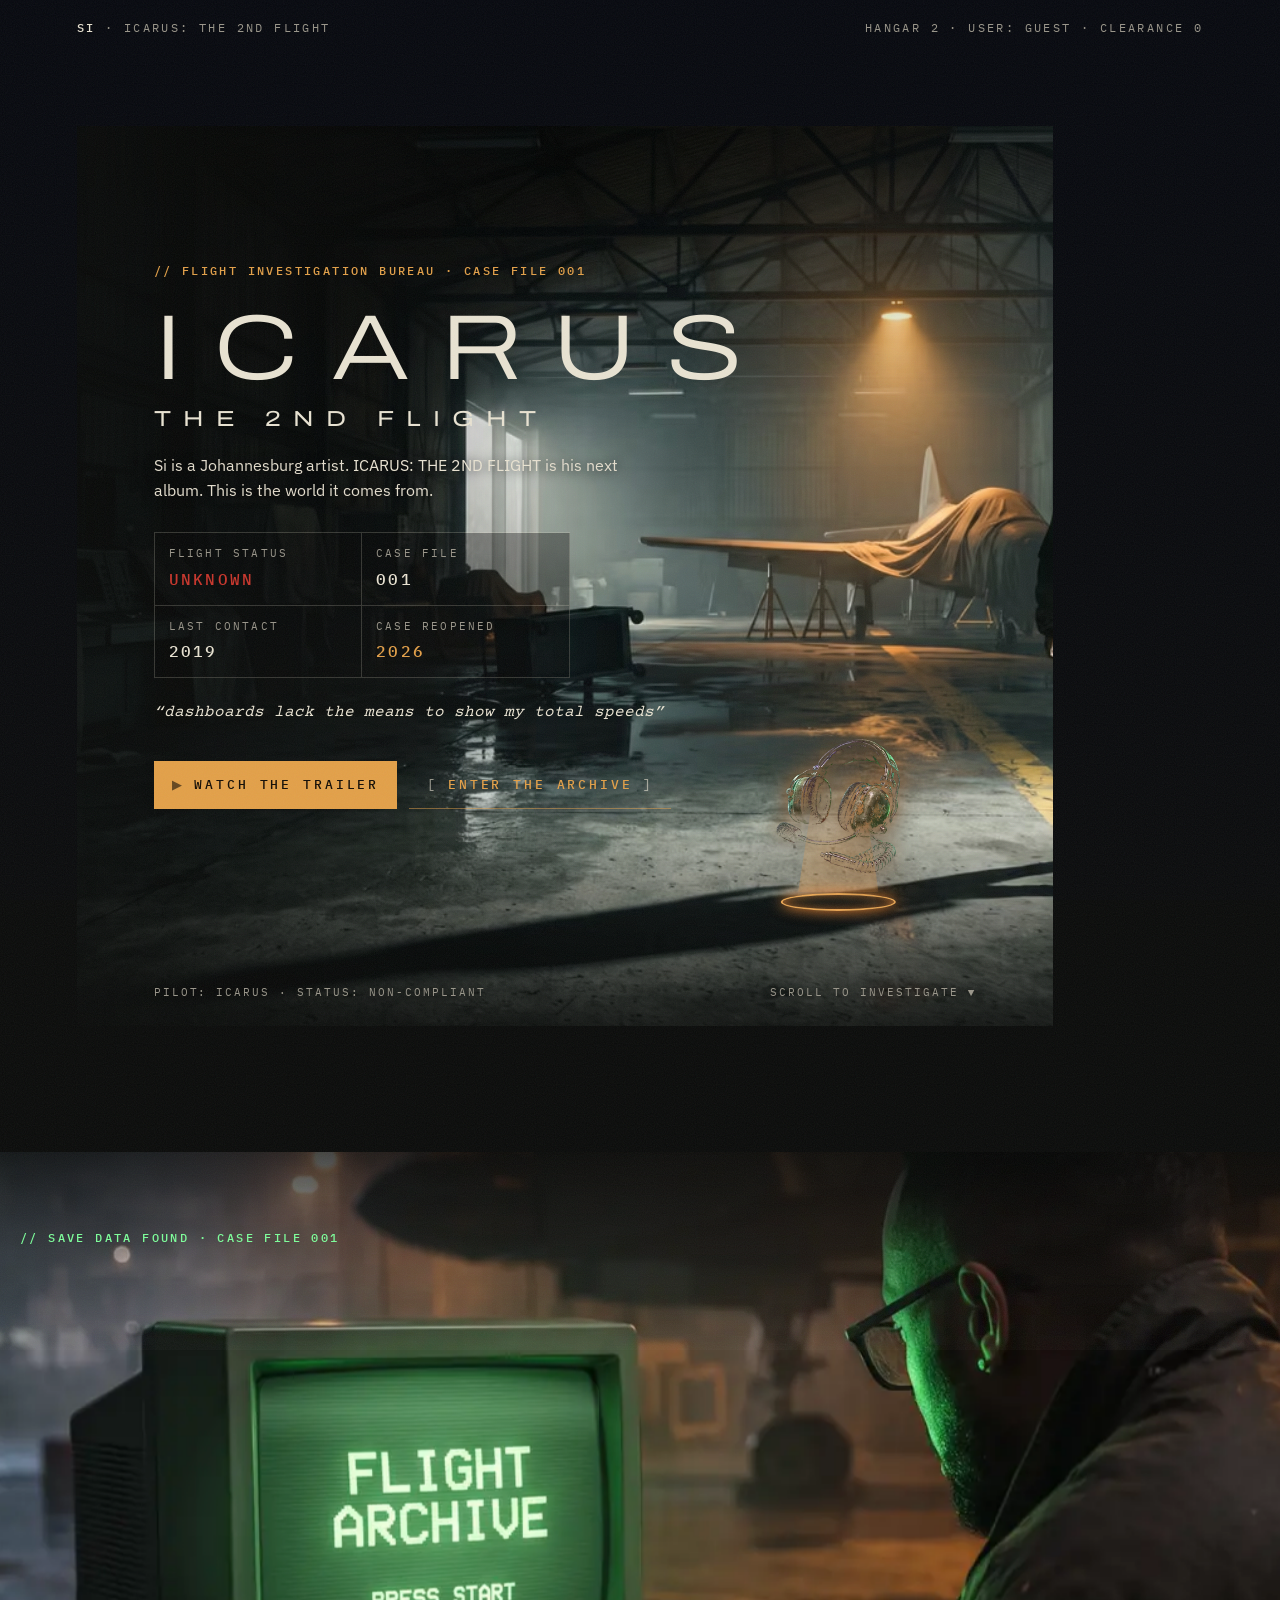
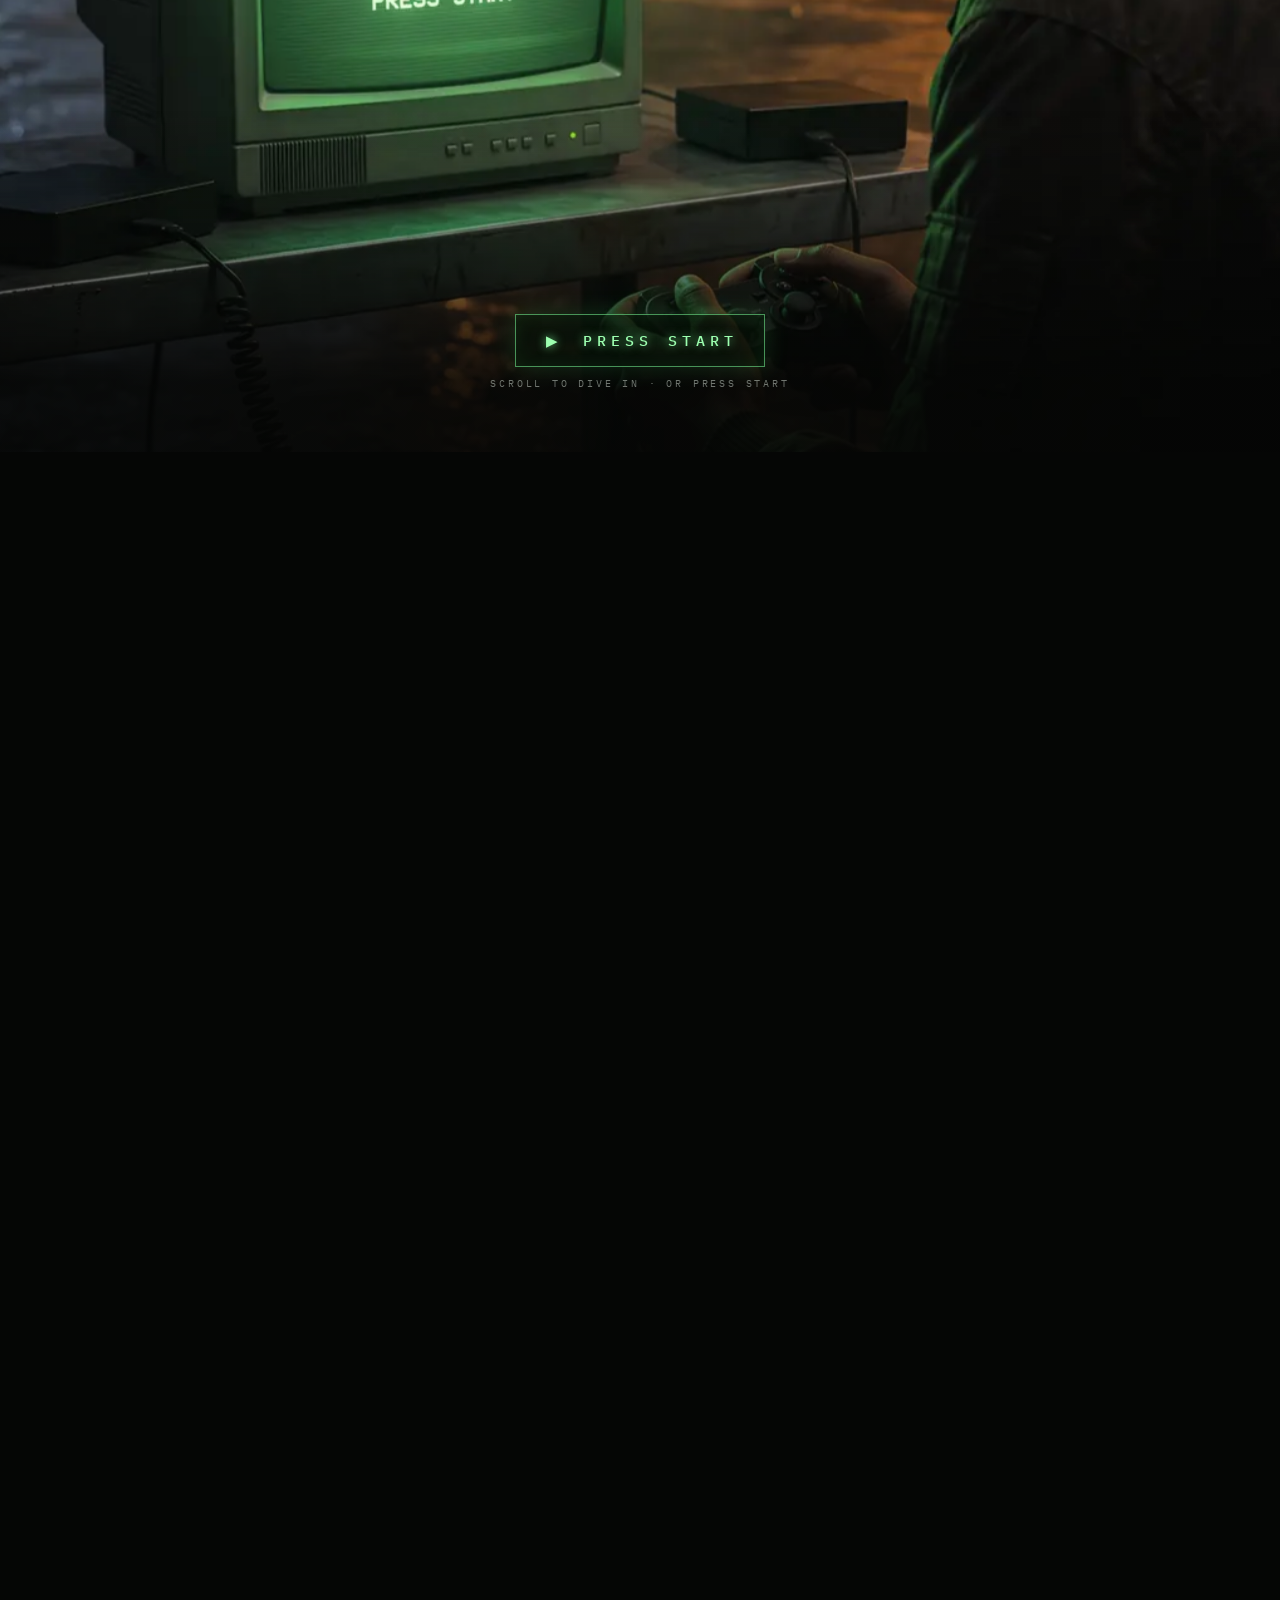
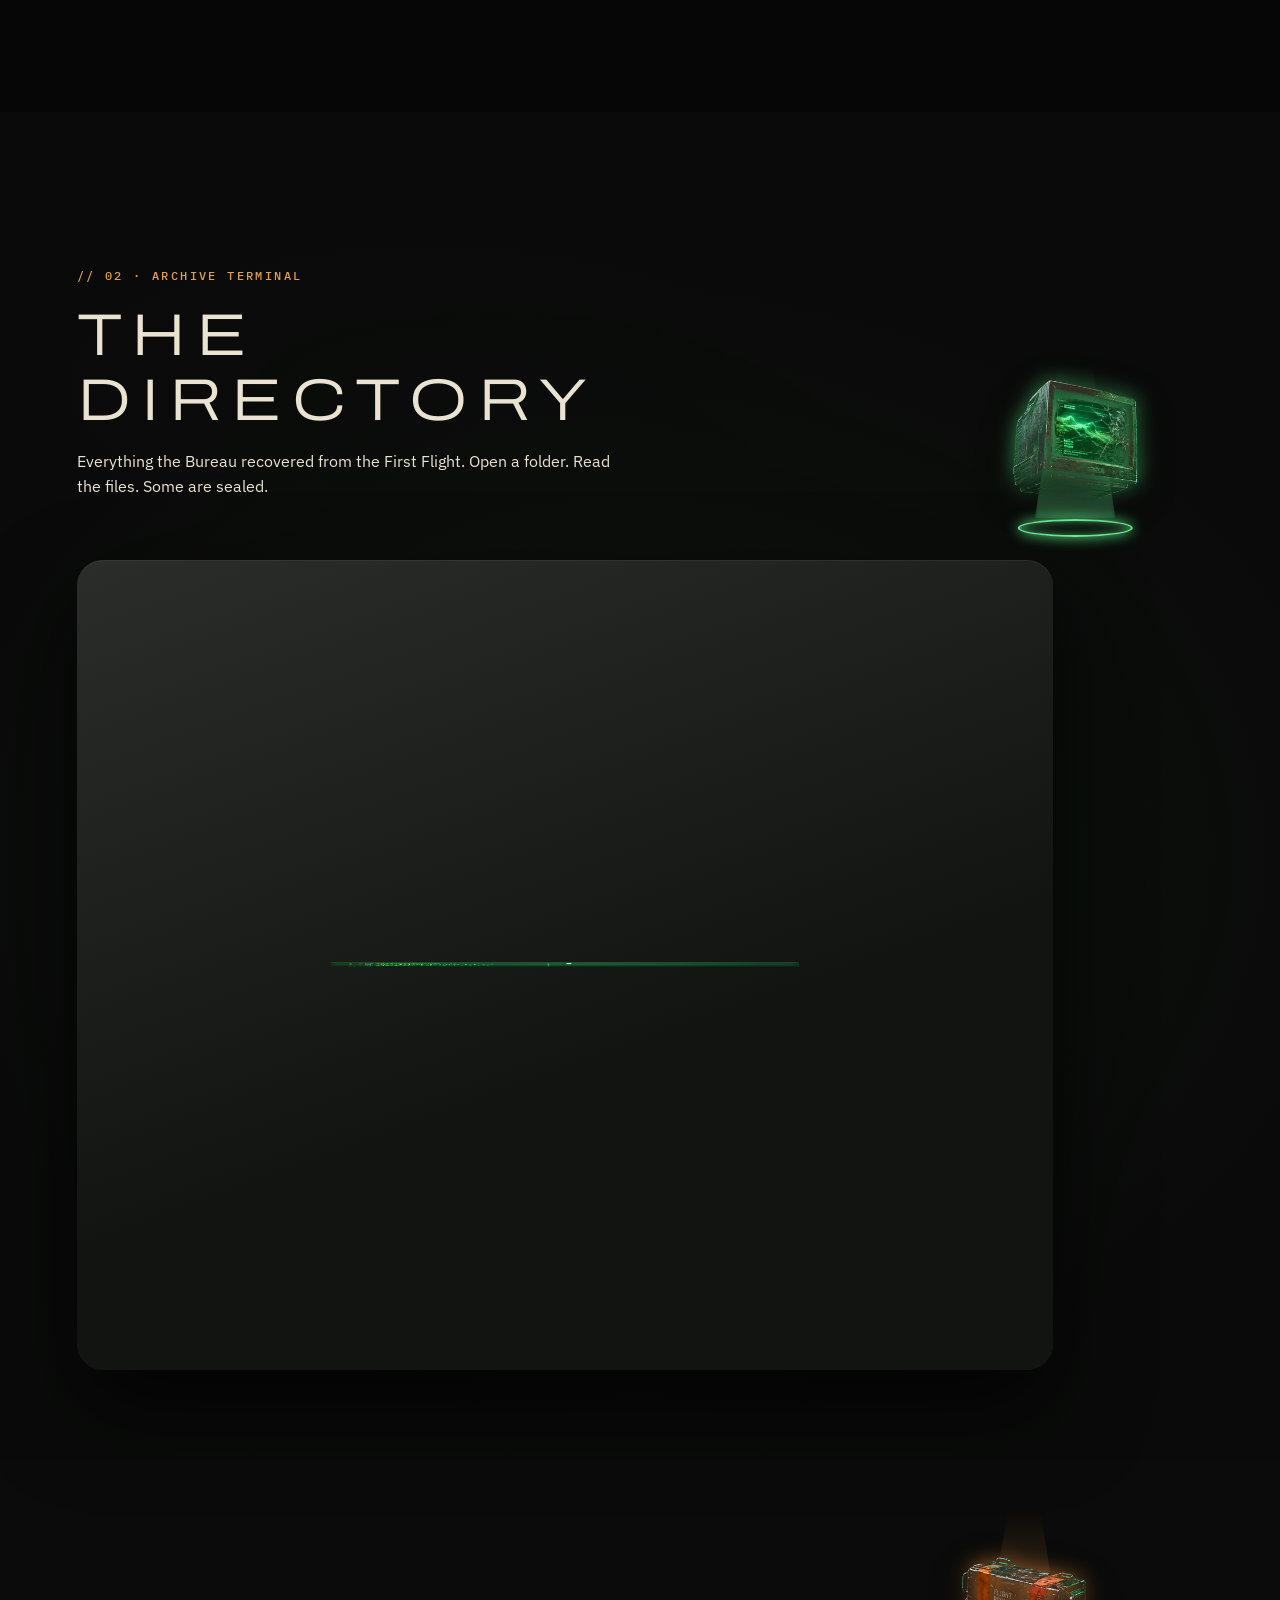
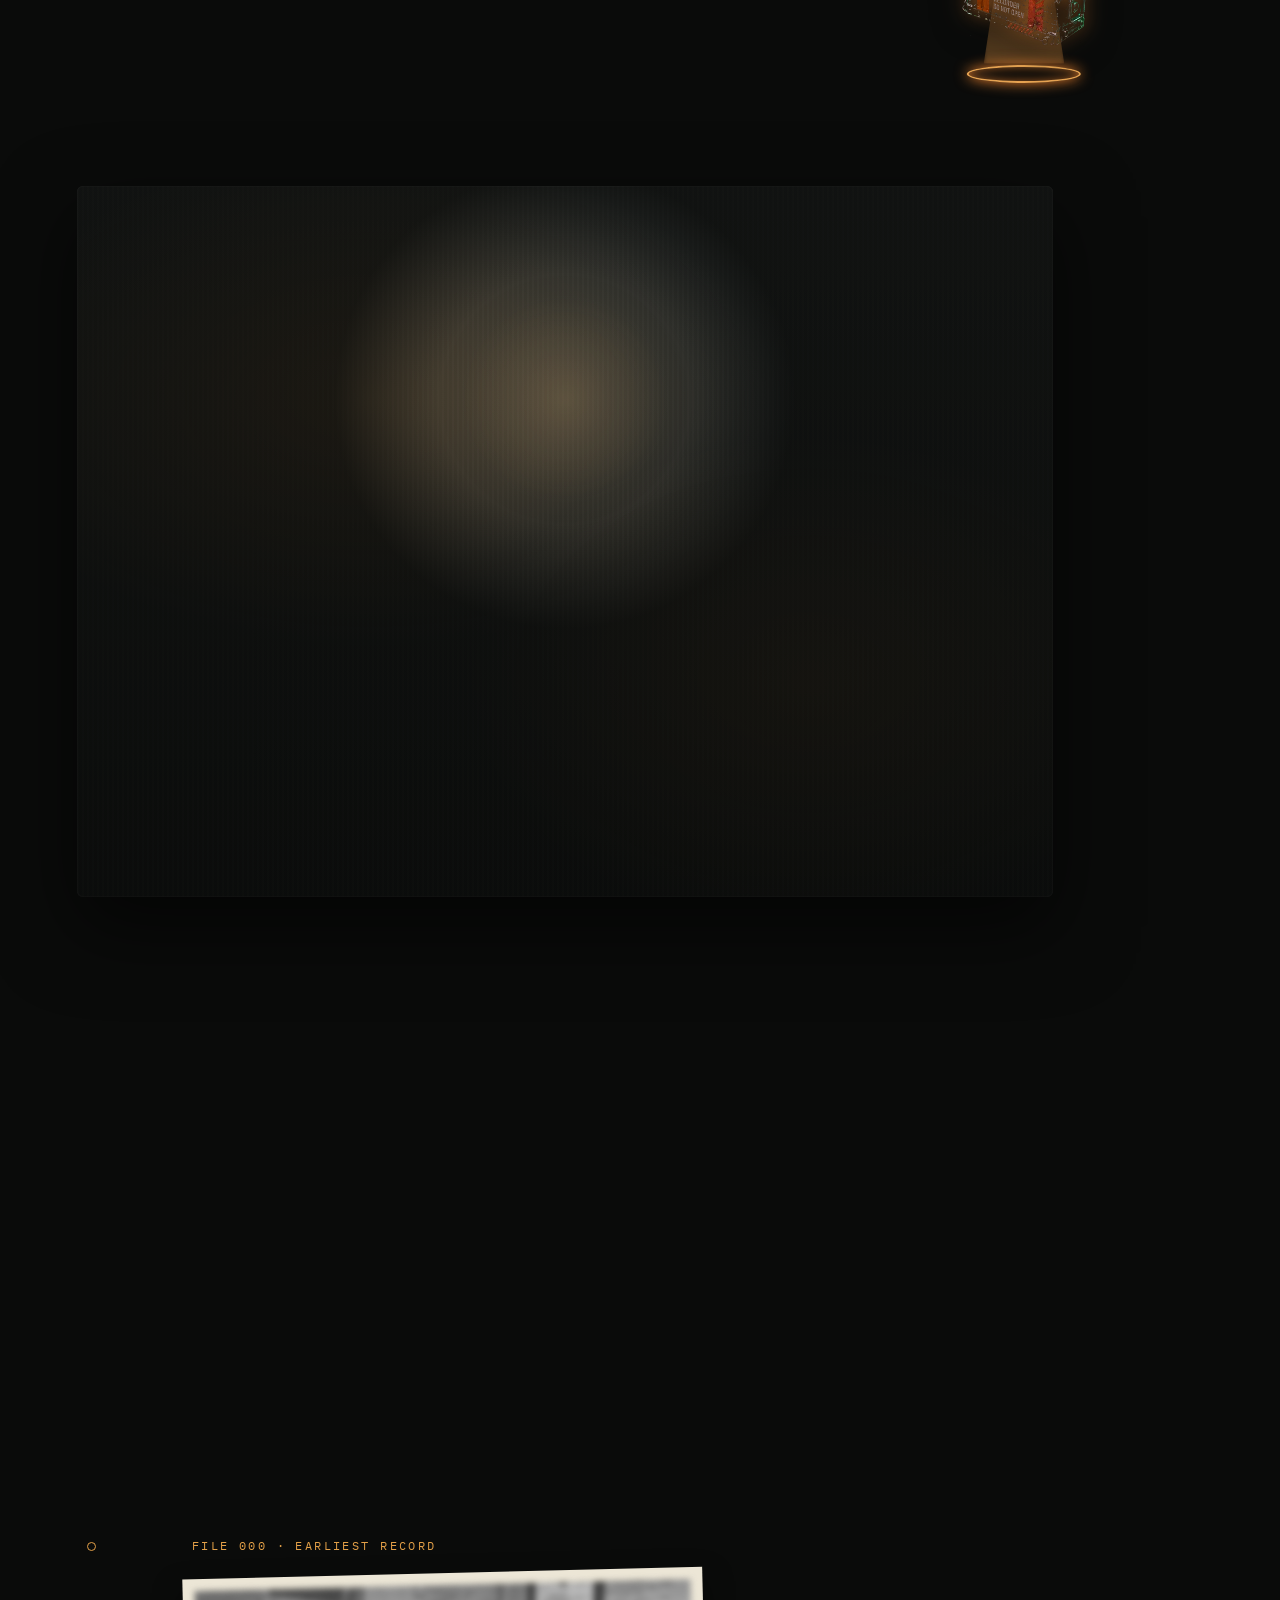
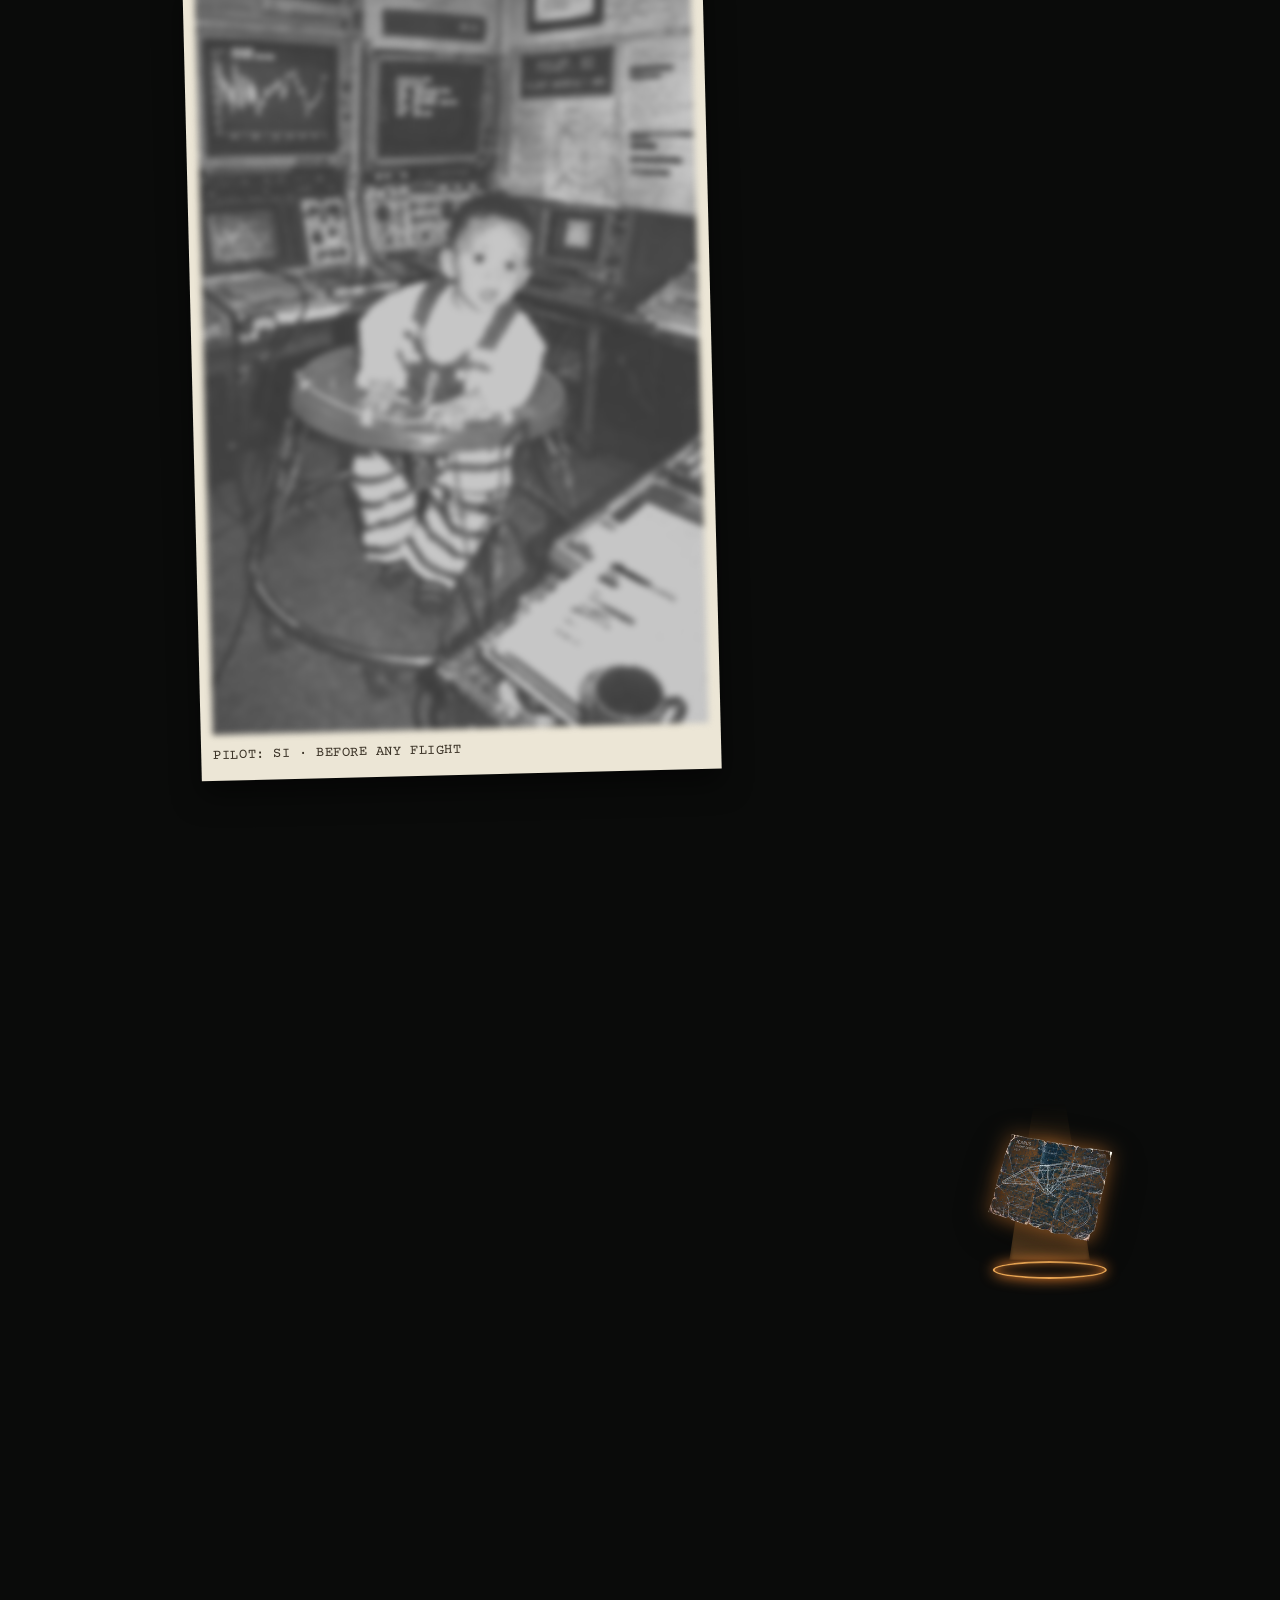
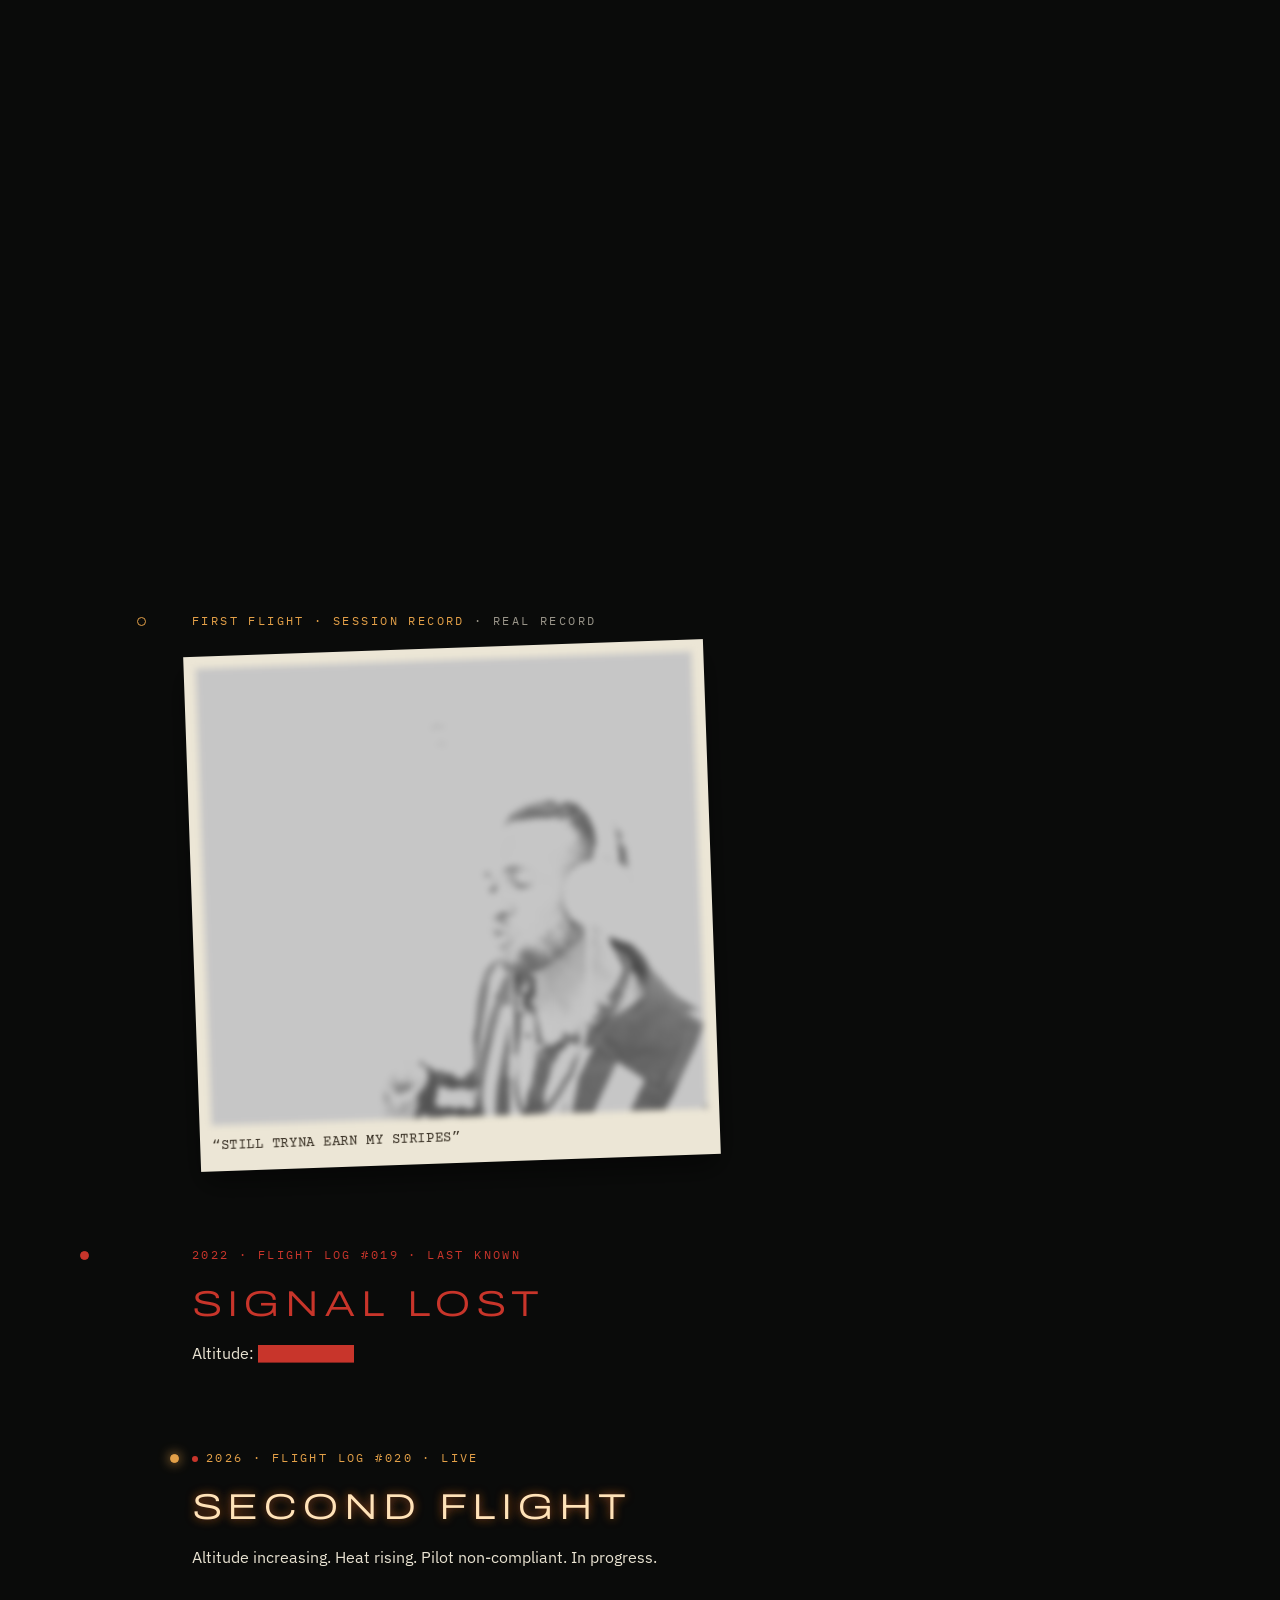
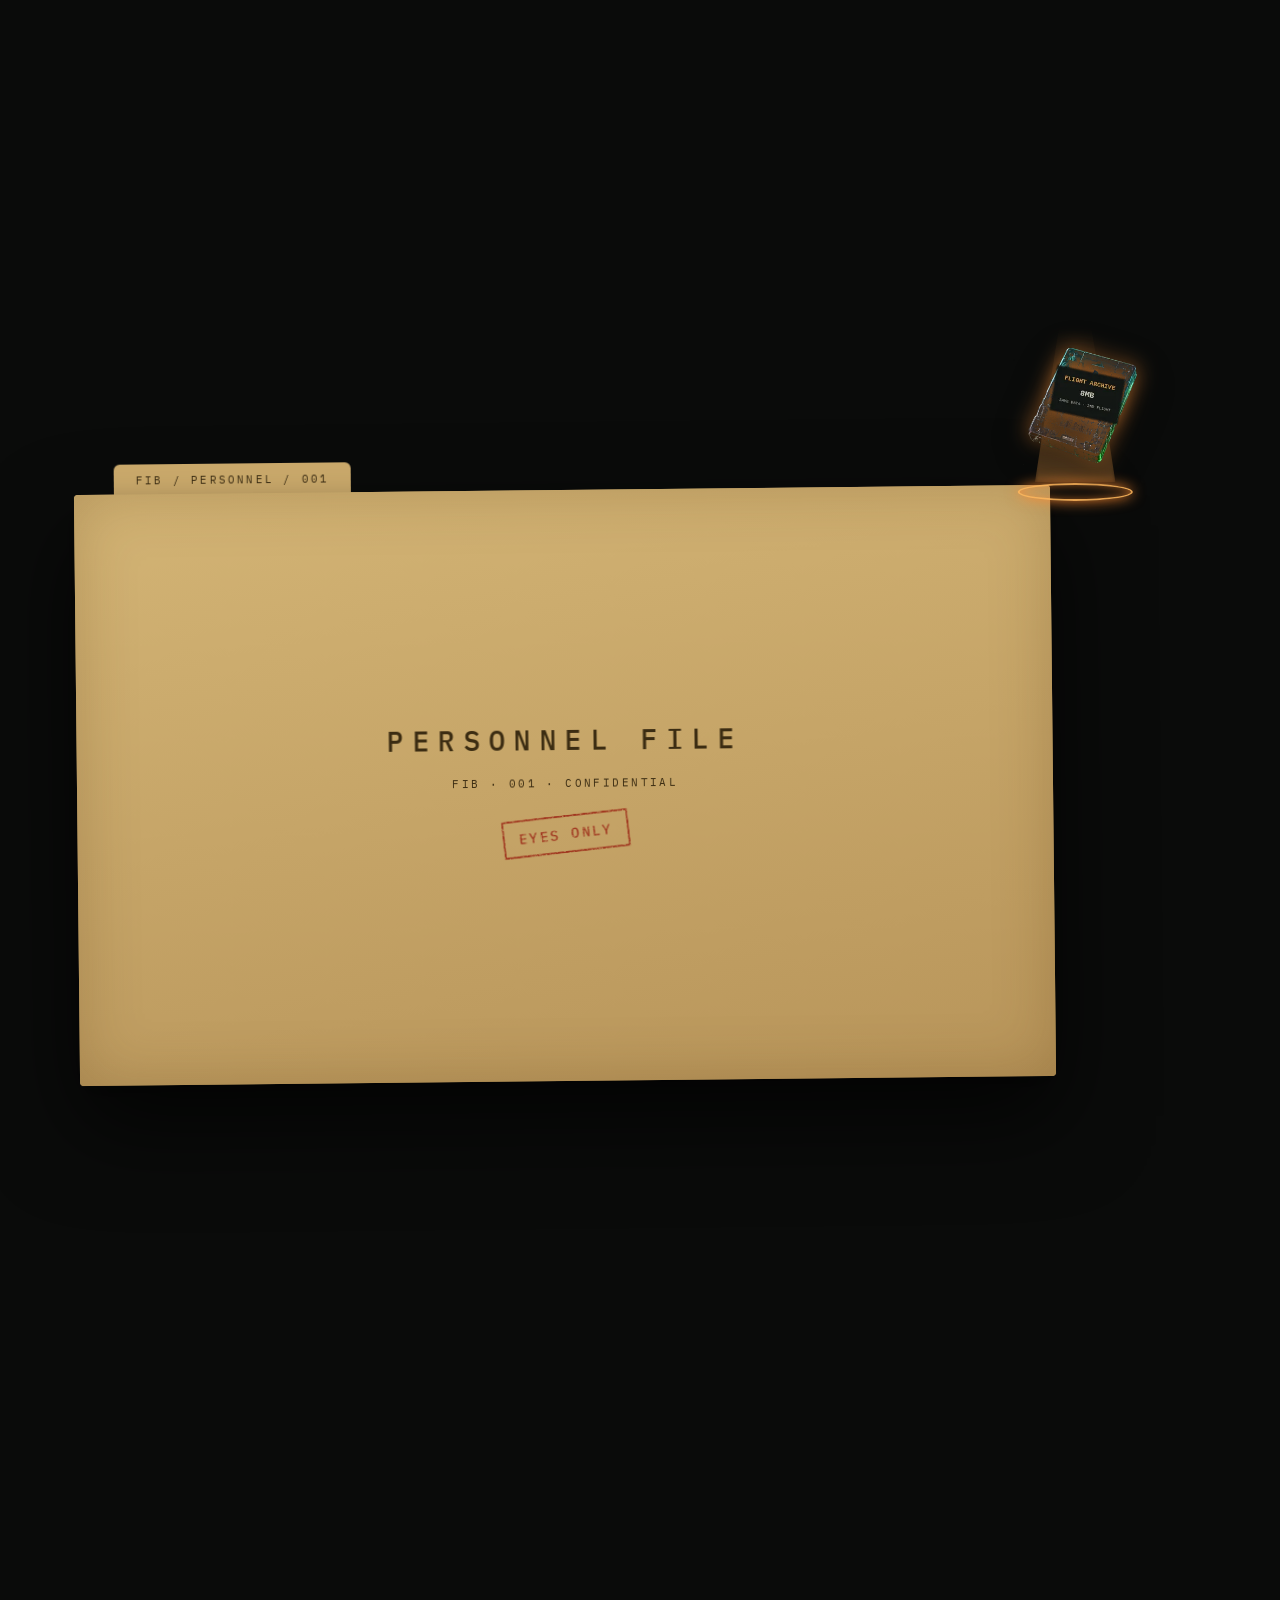
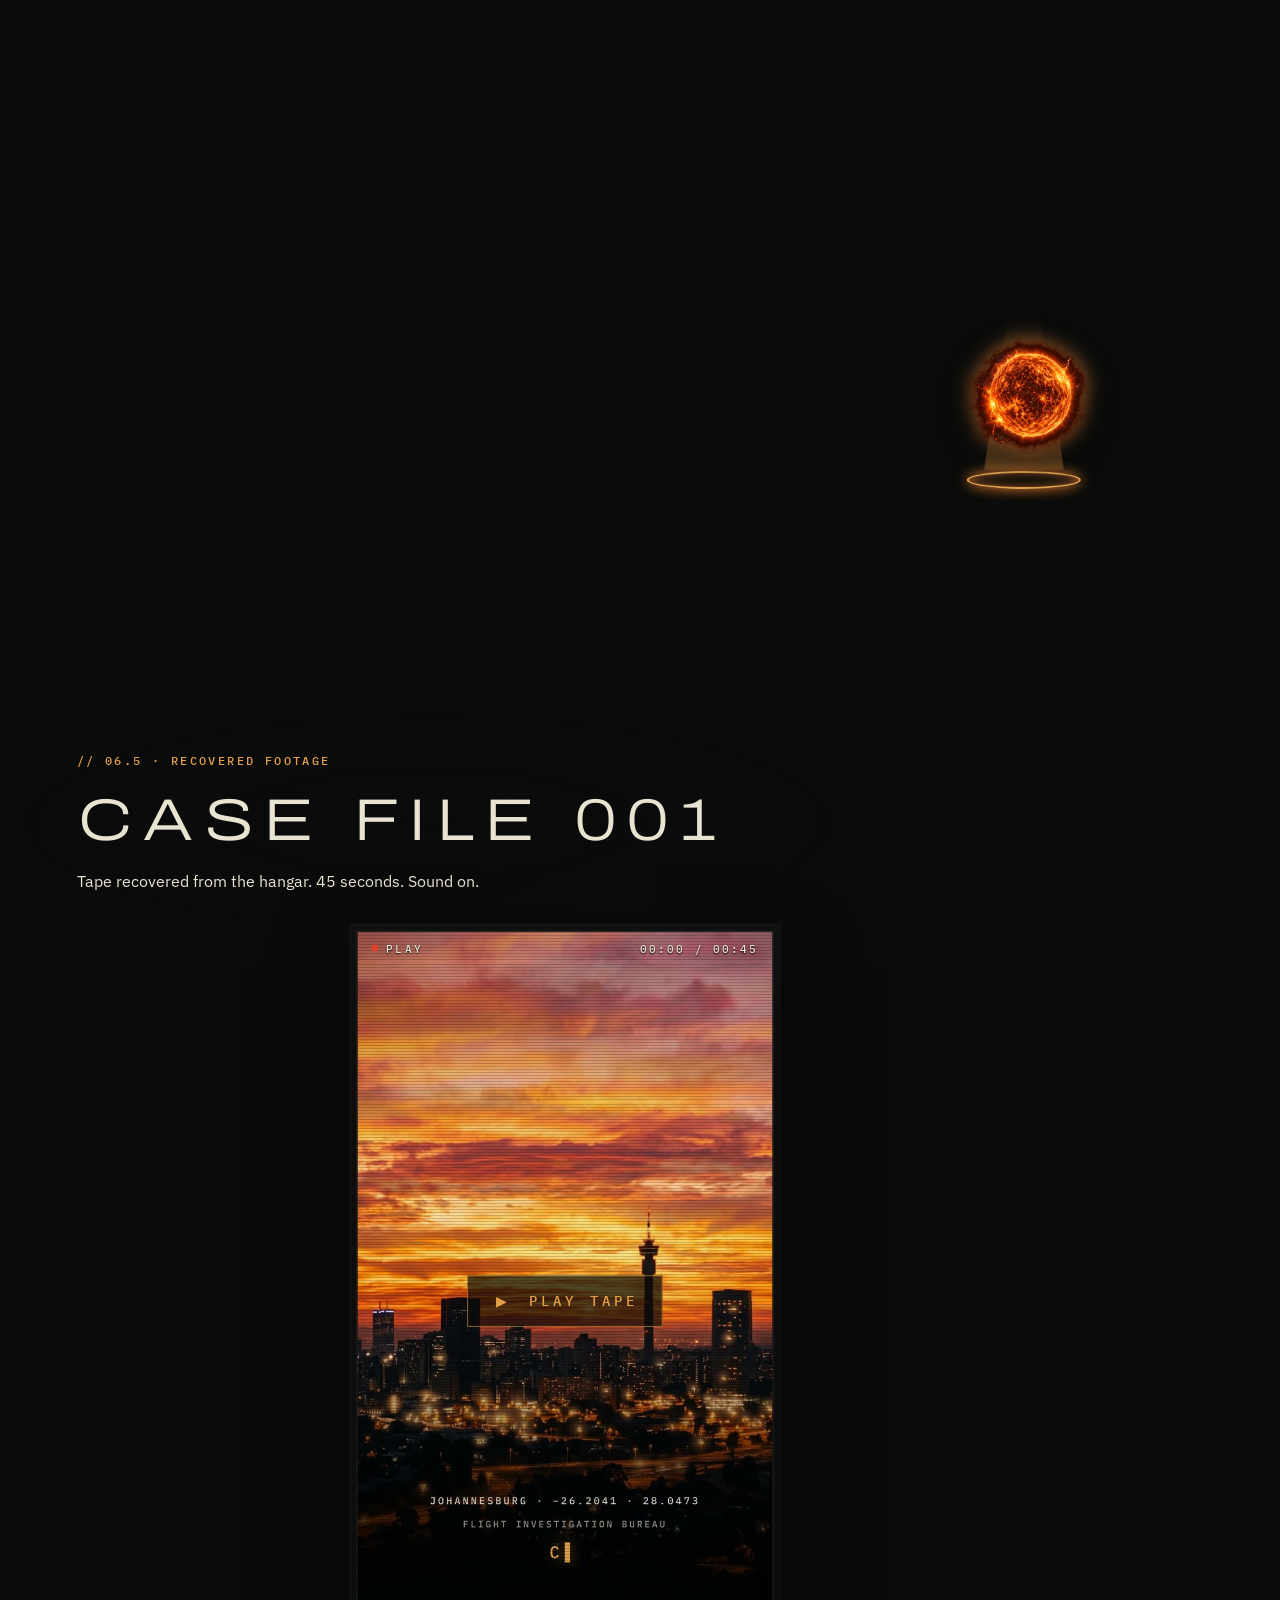
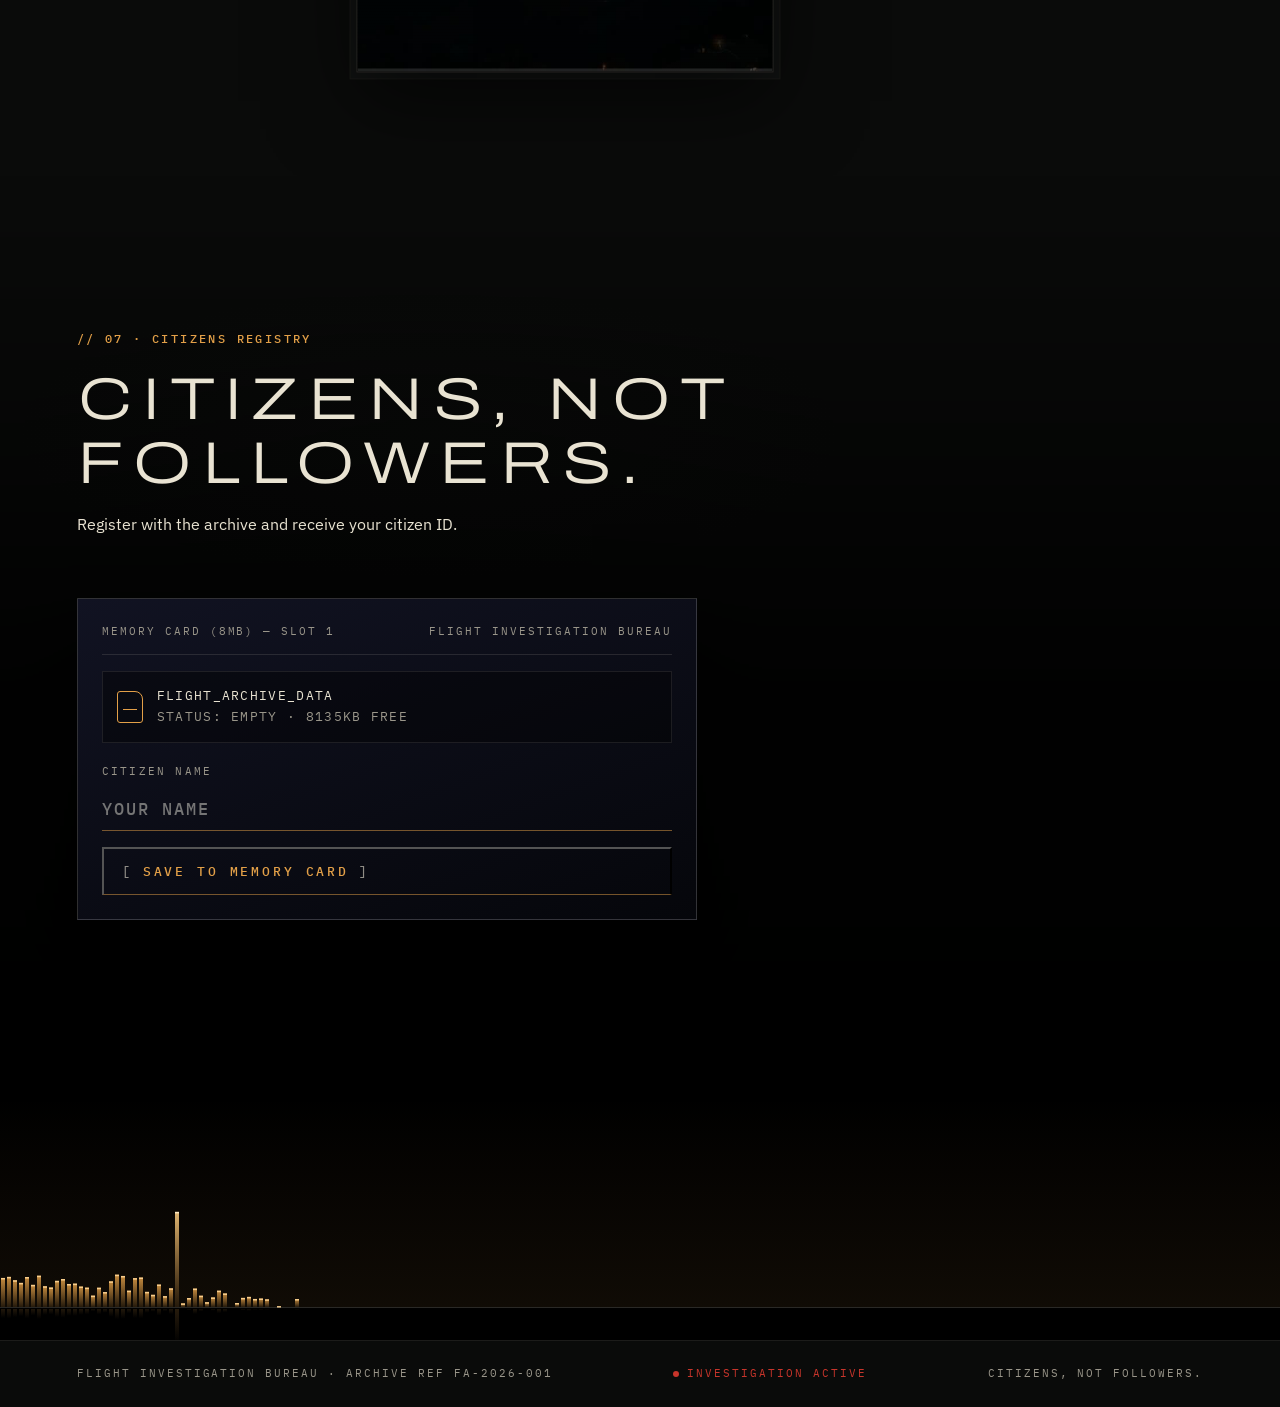
==== commit 23ceb82f: "Scroll scrub, stage 2: press-start dive, terminal boot and flip-board dates follow scroll - Press st" ====
--- a/index.html
+++ b/index.html
@@ -139,15 +139,17 @@
 
     <!-- 1.5 · PLAYER ONE: third person → first person -->
     <section class="console" id="console" aria-label="Press start">
-      <div class="console__stage">
-        <img class="console__img" src="/assets/env/console_1080.webp" srcset="/assets/env/console_720.webp 720w, /assets/env/console_1080.webp 1080w" sizes="100vw" alt="Si at a green CRT monitor in the hangar, controller in hand" loading="lazy">
-        <i class="console__glow" aria-hidden="true"></i>
-        <i class="console__scan" aria-hidden="true"></i>
-      </div>
-      <p class="console__tag label">// SAVE DATA FOUND · CASE FILE 001</p>
-      <div class="console__ui">
-        <button class="console__start" id="press-start" type="button"><b>▶</b> PRESS START</button>
-        <p class="console__hint">TAP · ENTER · OR A CONTROLLER</p>
+      <div class="console__pin">
+        <div class="console__stage">
+          <img class="console__img" src="/assets/env/console_1080.webp" srcset="/assets/env/console_720.webp 720w, /assets/env/console_1080.webp 1080w" sizes="100vw" alt="Si at a green CRT monitor in the hangar, controller in hand" loading="lazy">
+          <i class="console__glow" aria-hidden="true"></i>
+          <i class="console__scan" aria-hidden="true"></i>
+        </div>
+        <p class="console__tag label">// SAVE DATA FOUND · CASE FILE 001</p>
+        <div class="console__ui">
+          <button class="console__start" id="press-start" type="button"><b>▶</b> PRESS START</button>
+          <p class="console__hint">SCROLL TO DIVE IN · OR PRESS START</p>
+        </div>
       </div>
     </section>
 
@@ -404,6 +406,7 @@
     <span>CITIZENS, NOT FOLLOWERS.</span>
   </footer>
 
+  <script src="/js/scrub.js" defer></script>
   <script src="/js/skyline.js" defer></script>
   <script src="/js/archive.js" defer></script>
   <script src="/js/console.js" defer></script>
@@ -412,7 +415,6 @@
   <script src="/js/path.js" defer></script>
   <script src="/js/personnel.js" defer></script>
   <script src="/js/main.js" defer></script>
-  <script src="/js/scrub.js" defer></script>
   <script src="/js/motion.js" defer></script>
   <script src="/js/pickups.js" defer></script>
 </body>
--- a/css/spaces.css
+++ b/css/spaces.css
@@ -632,3 +632,23 @@
 
 /* recovered tape slides up out of the dark */
 html.scrub .tape { opacity: clamp(0, var(--sp, 0) * 2, 1); transform: translateY(calc((1 - var(--sp, 0)) * 60px)) scale(calc(.94 + var(--sp, 0) * .06)); }
+
+/* ── SCRUB, stage 2 ───────────────────────────────── */
+/* terminal: tube warms up with scroll, lines type with scroll */
+html.scrub .crt--scrub .crt__glass { animation: none !important;
+  transform: scale(calc(.5 + var(--pw, 0) * .5), calc(.006 + var(--pw, 0) * .994));
+  filter: brightness(calc(5 - var(--pw, 0) * 4)); }
+html.scrub .crt--scrub .crt__top p, html.scrub .crt--scrub .crt__h { visibility: visible; animation: none !important;
+  clip-path: inset(0 calc((1 - var(--lp, 0)) * 100%) 0 0); }
+html.scrub .crt--scrub .dir { transition: opacity .15s; }
+html.scrub .crt--scrub .dir:not(.shown) { opacity: 0; }
+html.scrub .crt--scrub:not(.crt--ready) .crt__cli { opacity: 0; }
+/* press start: the scene pins and scrolling pushes the camera into the CRT */
+html.scrub .console { height: 240svh; overflow: visible; }
+html.scrub .console__pin { position: sticky; top: 0; height: 100svh; min-height: 560px; overflow: hidden; isolation: isolate; }
+html.scrub .console::after { display: none; }
+html.scrub .console__pin::after { content: ""; position: absolute; inset: 0; z-index: 1; pointer-events: none;
+  background: linear-gradient(to bottom, rgba(5,6,5,0.75), transparent 22%, transparent 62%, rgba(5,6,5,0.9) 92%); }
+html.scrub .console:not(.go) .console__stage { transform: scale(calc(1.06 + var(--dv, 0) * 6.6)); }
+html.scrub .console__ui, html.scrub .console__tag { opacity: calc(1 - var(--dv, 0) * 4); }
+html.scrub .console__glow { opacity: calc(.8 + var(--dv, 0) * .6); }
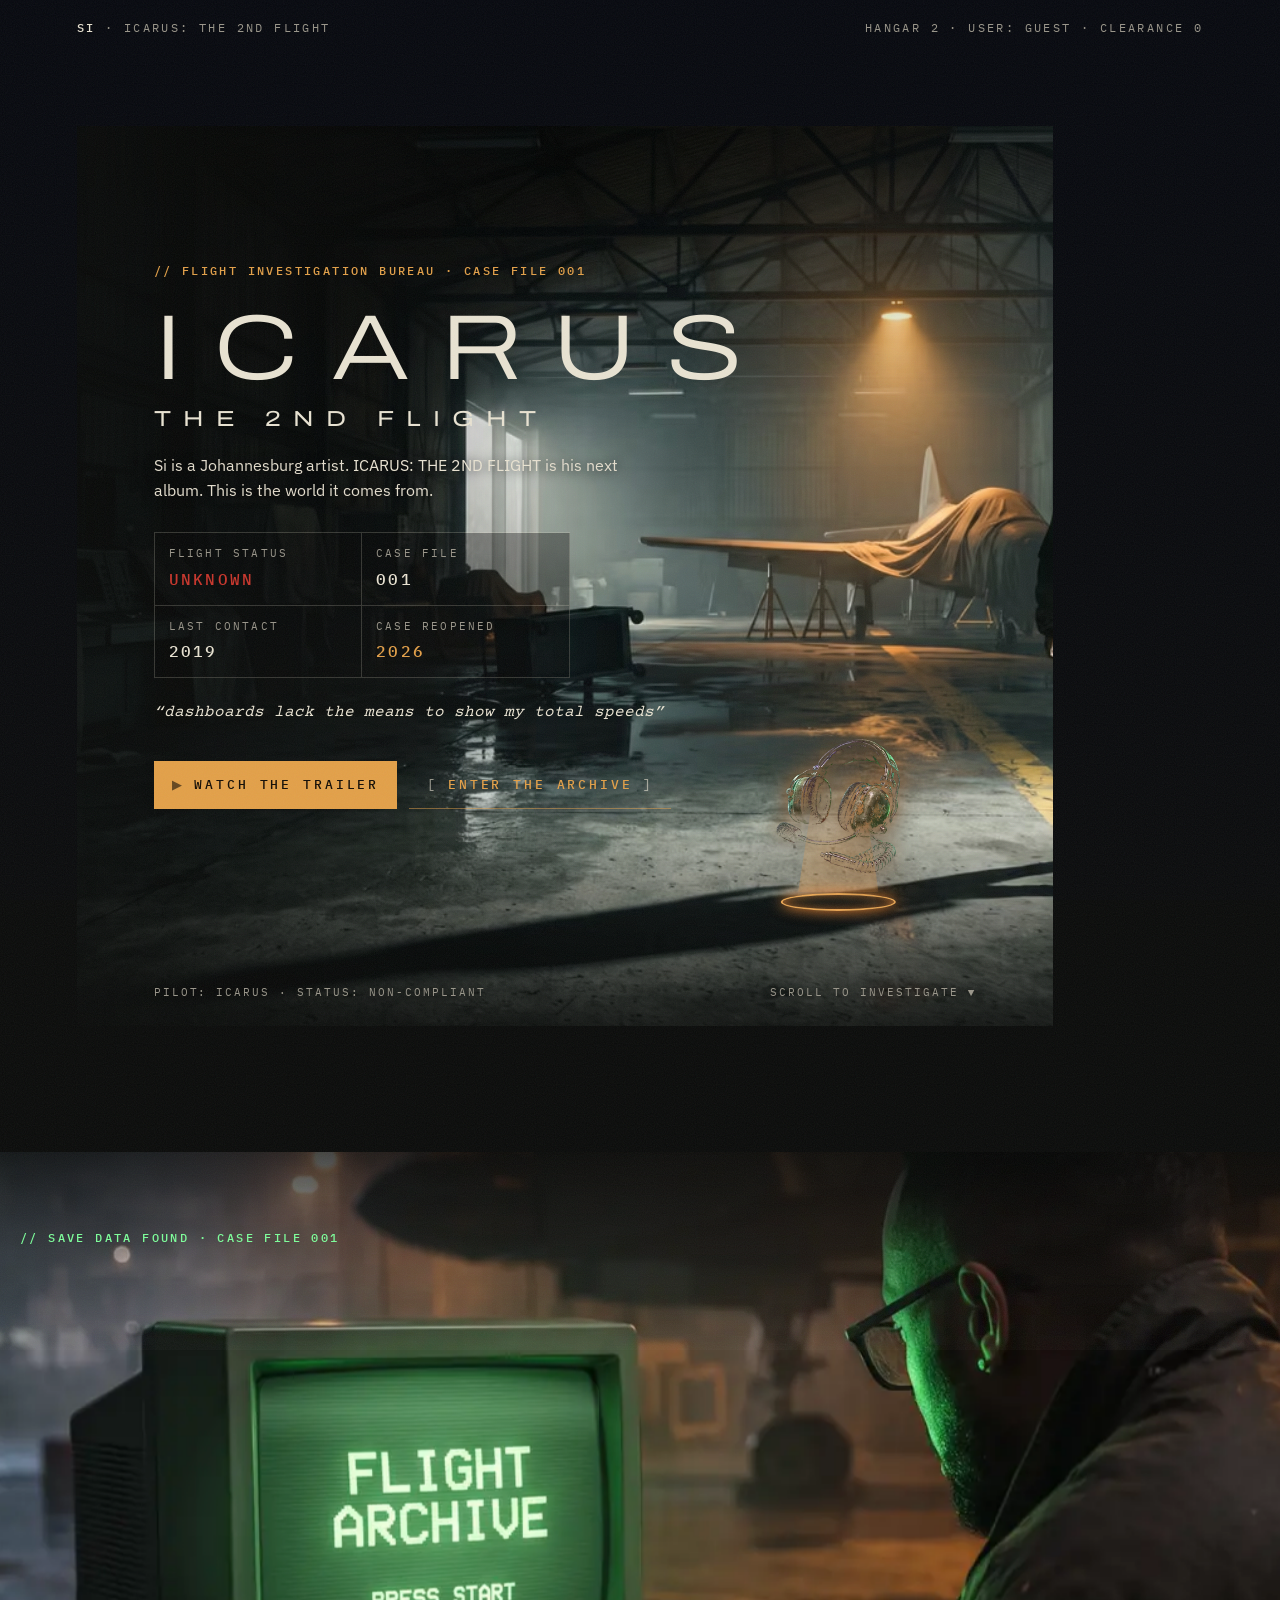
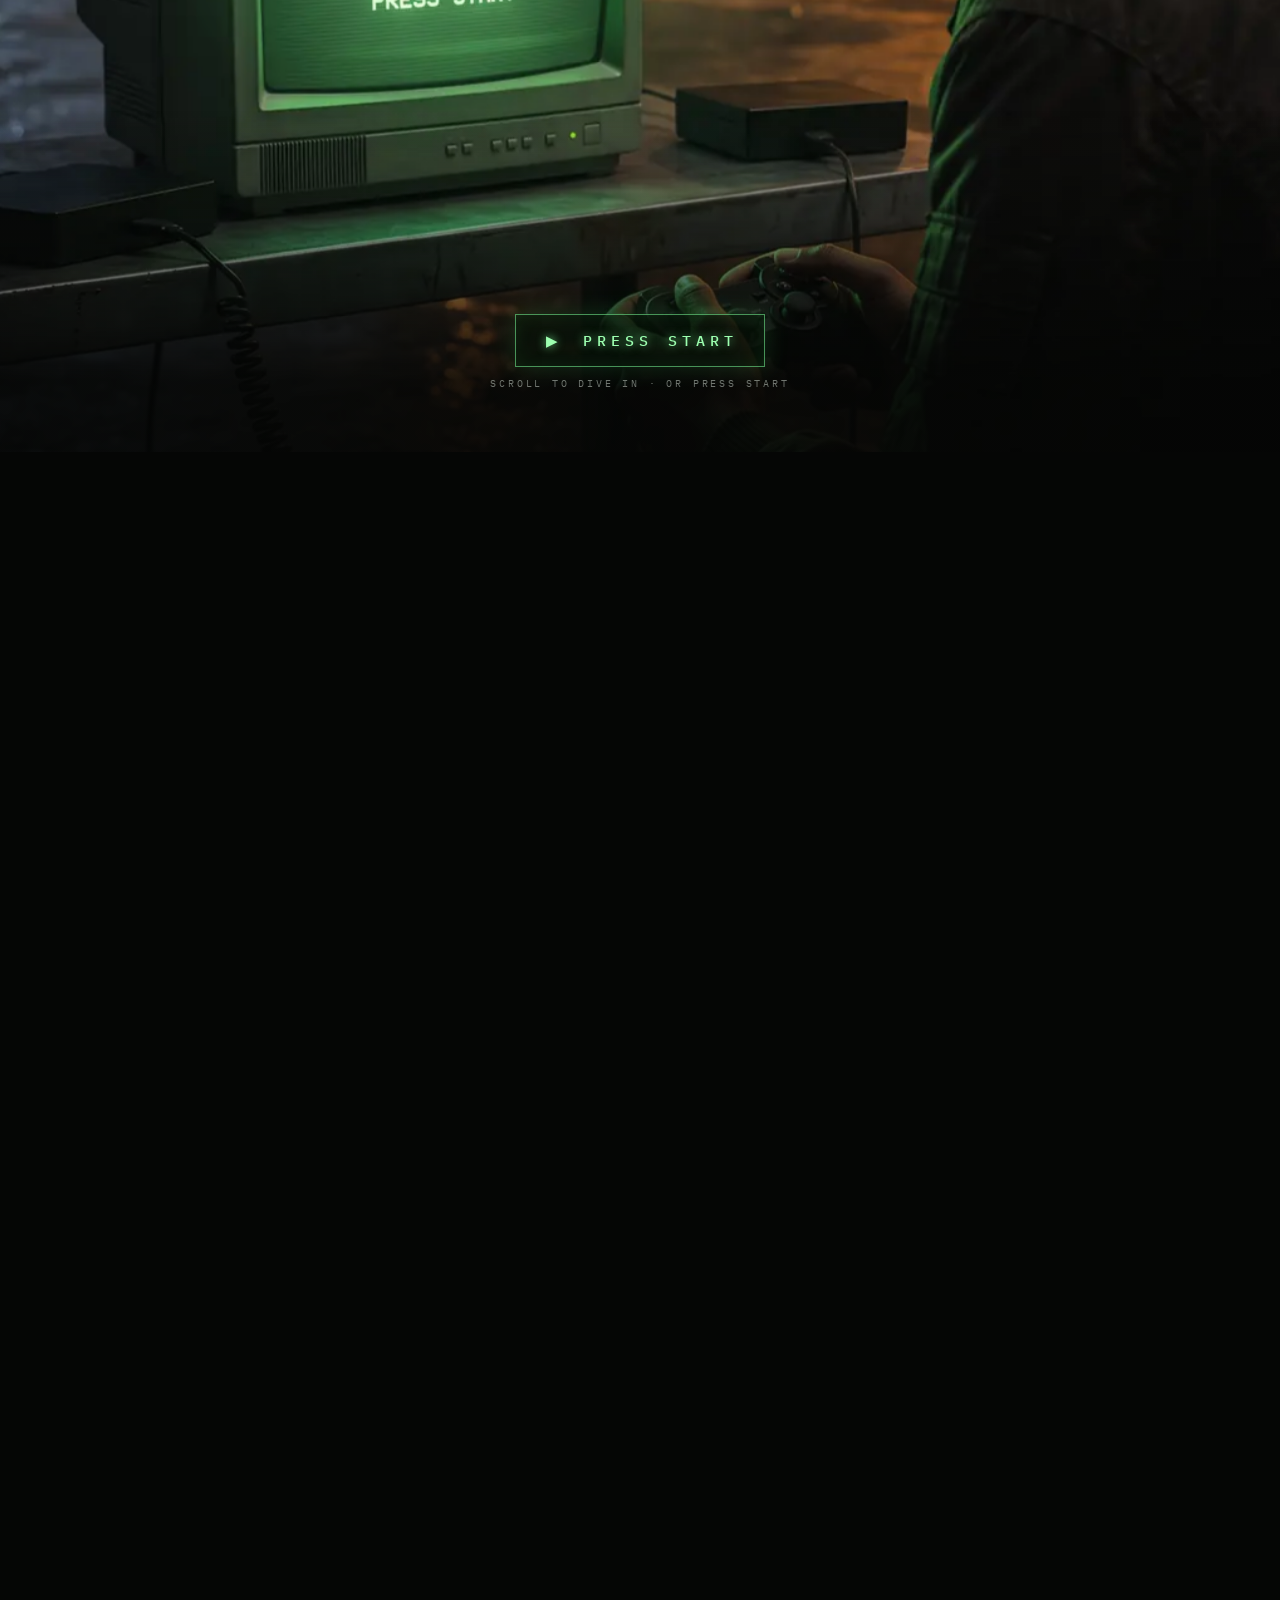
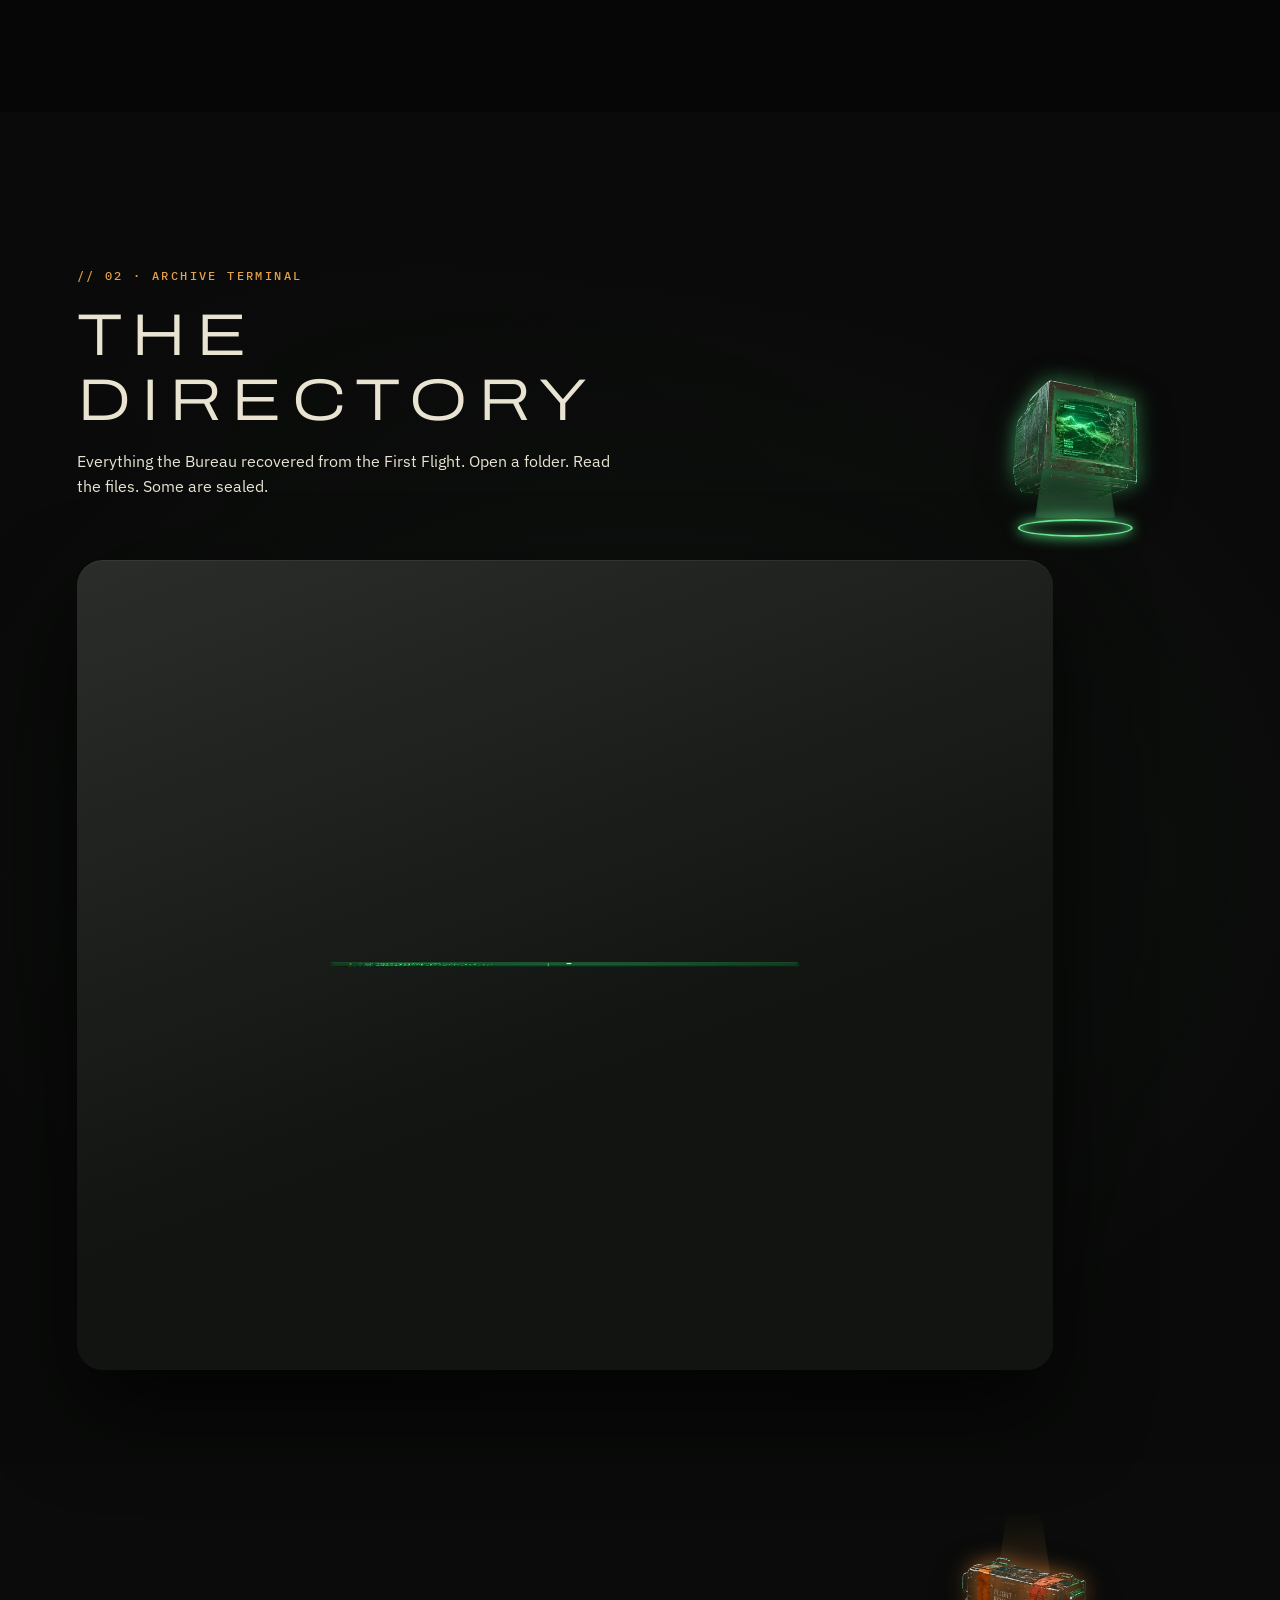
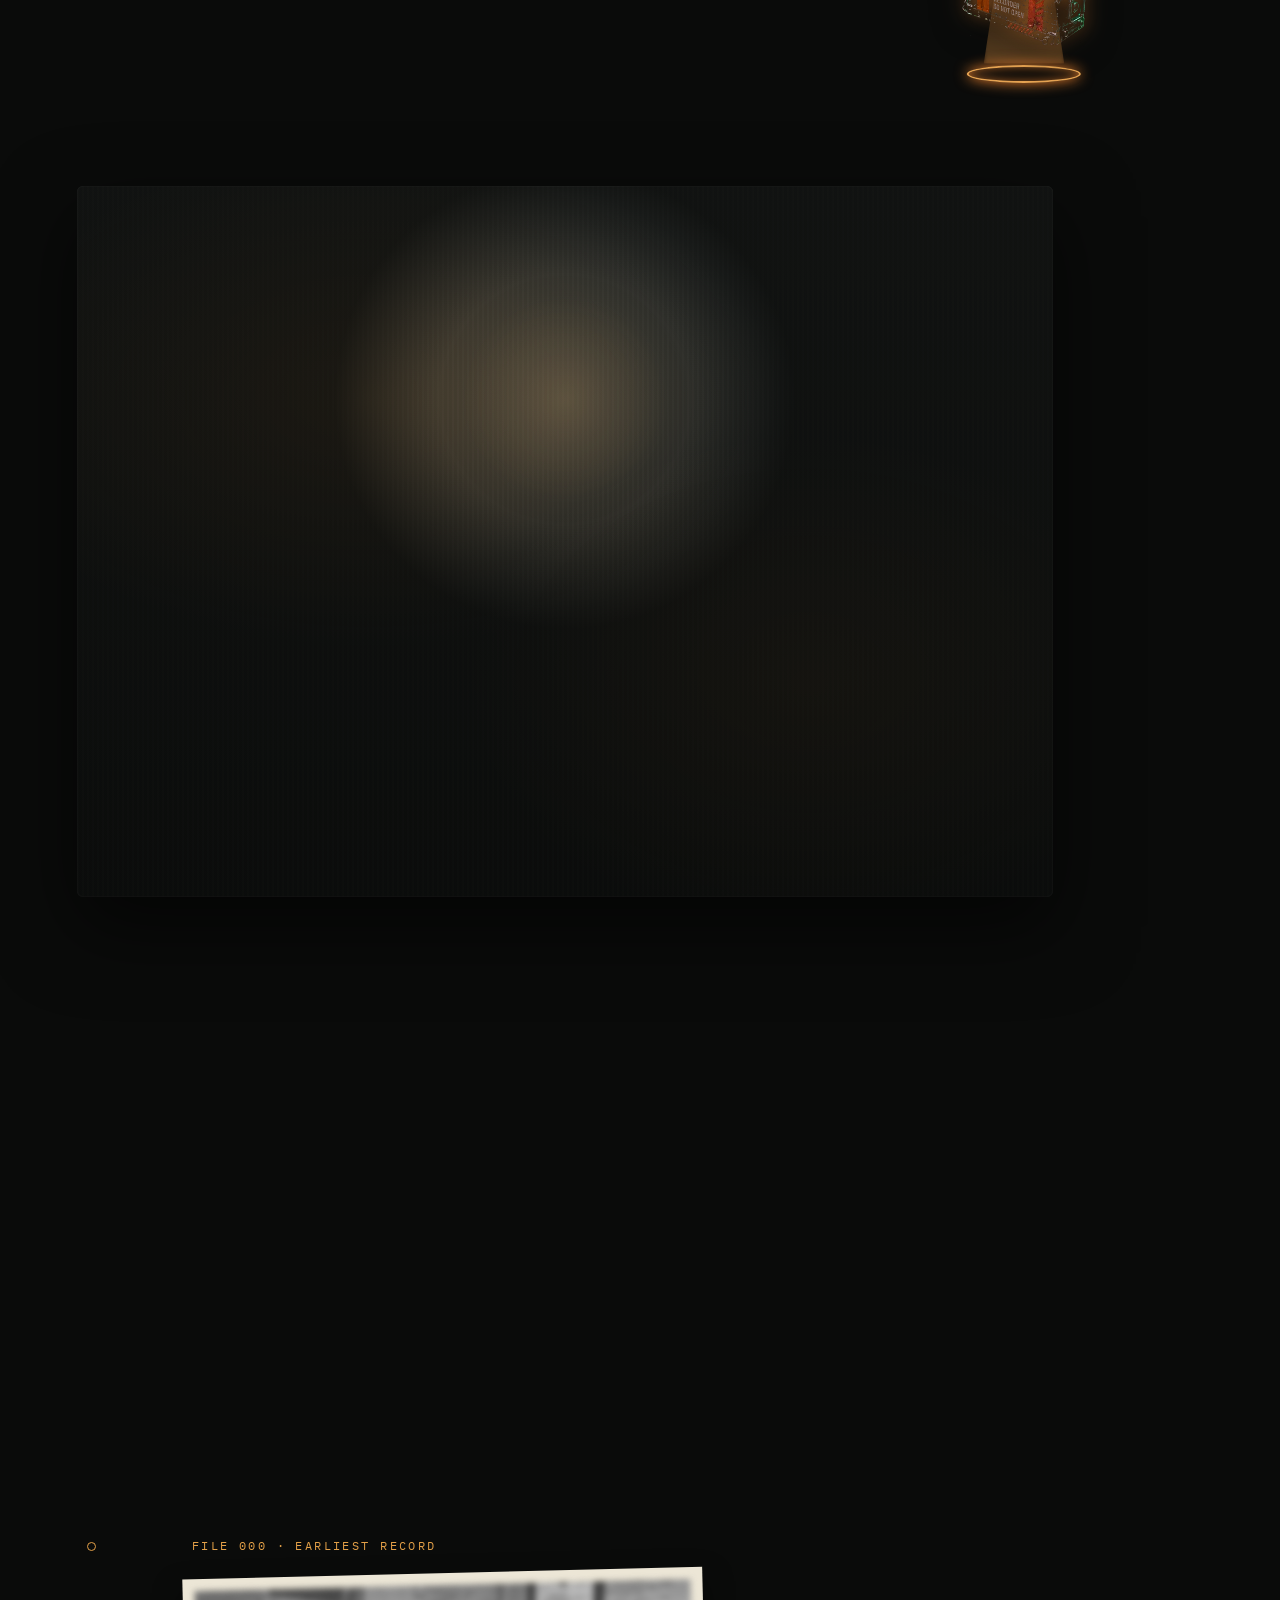
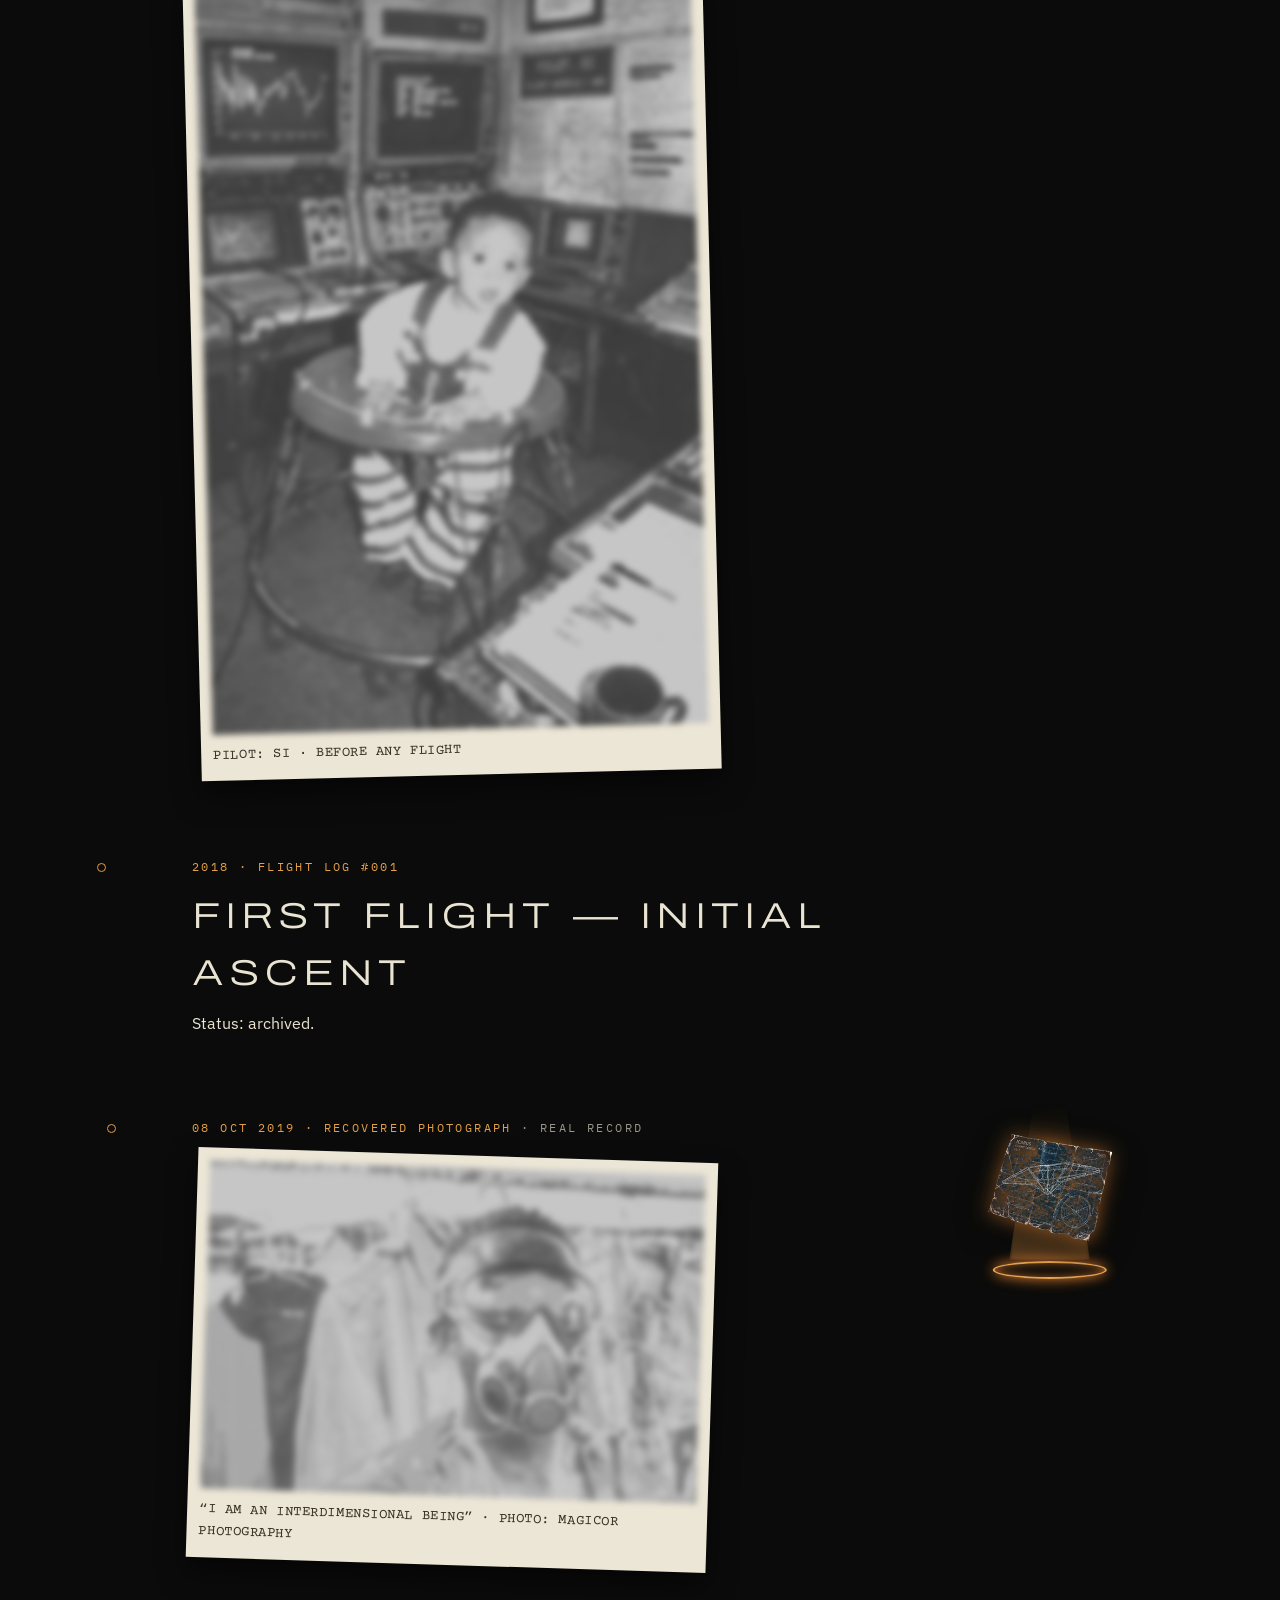
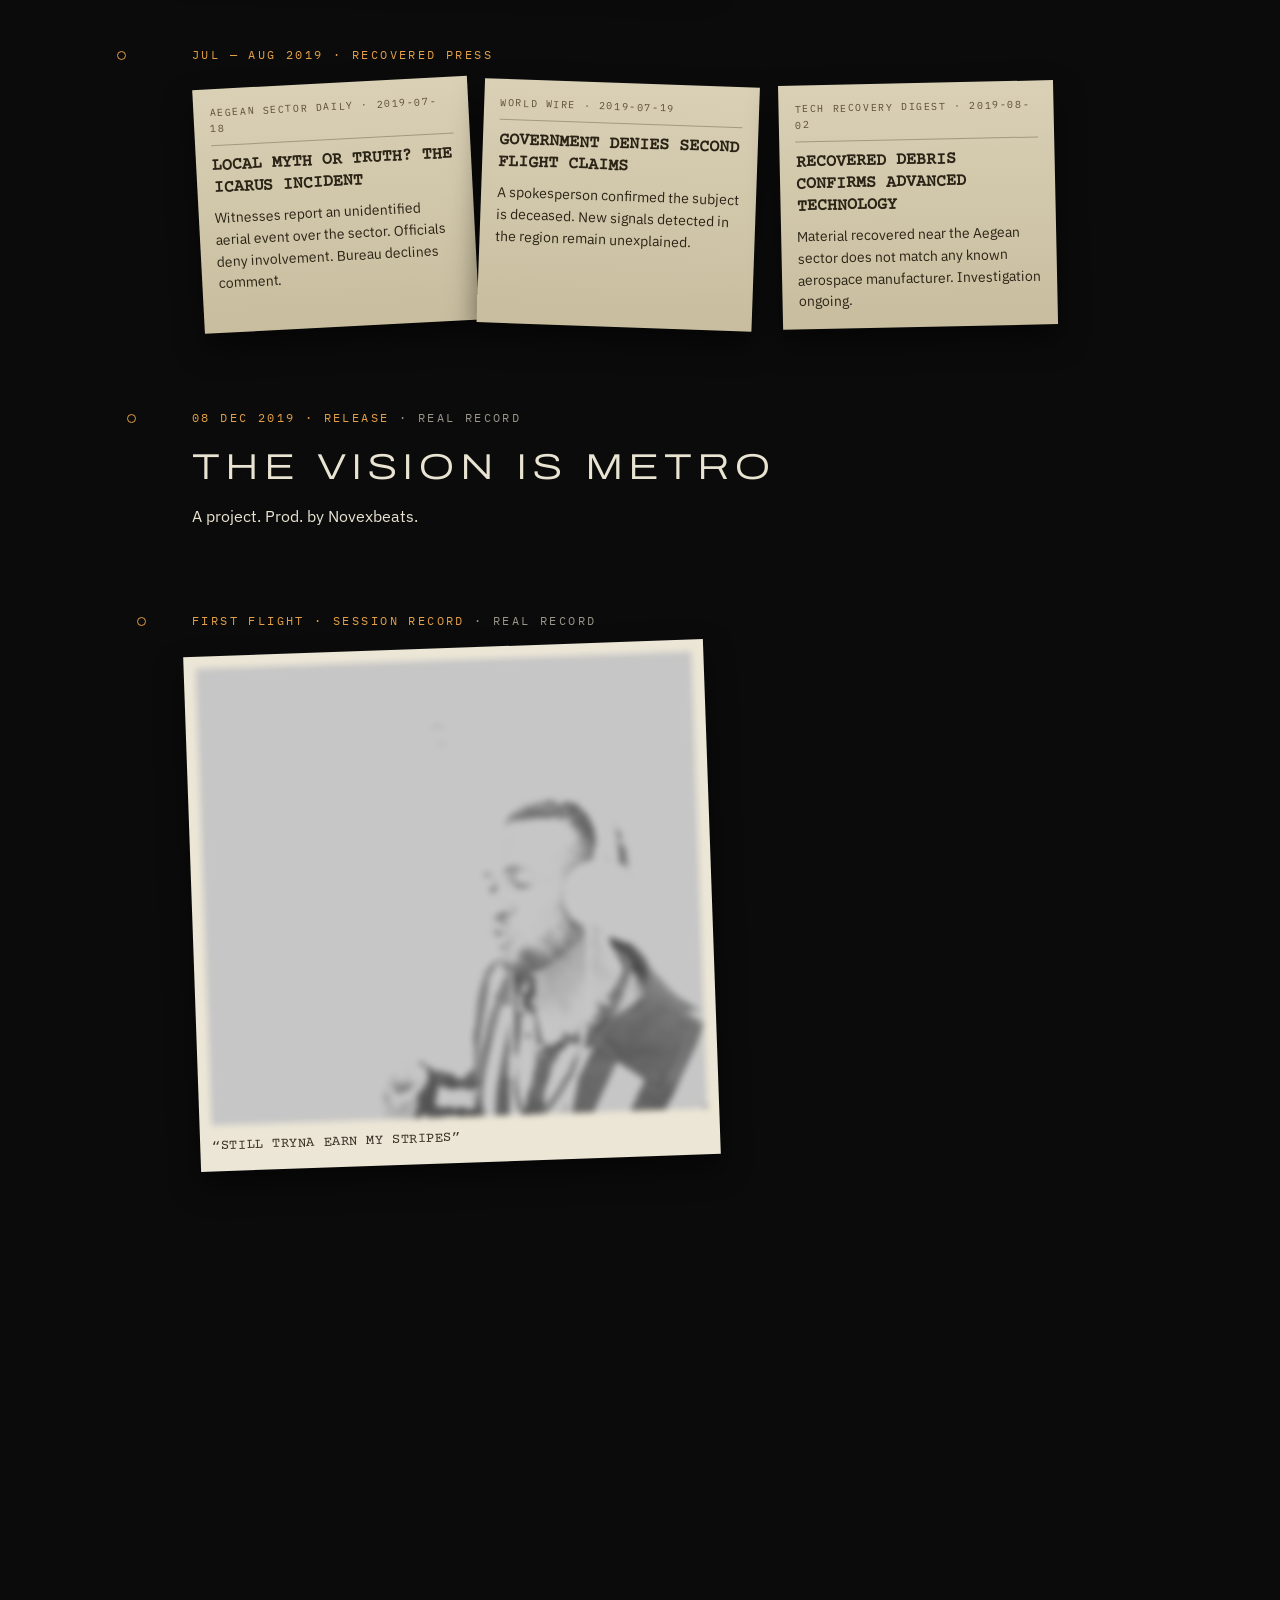
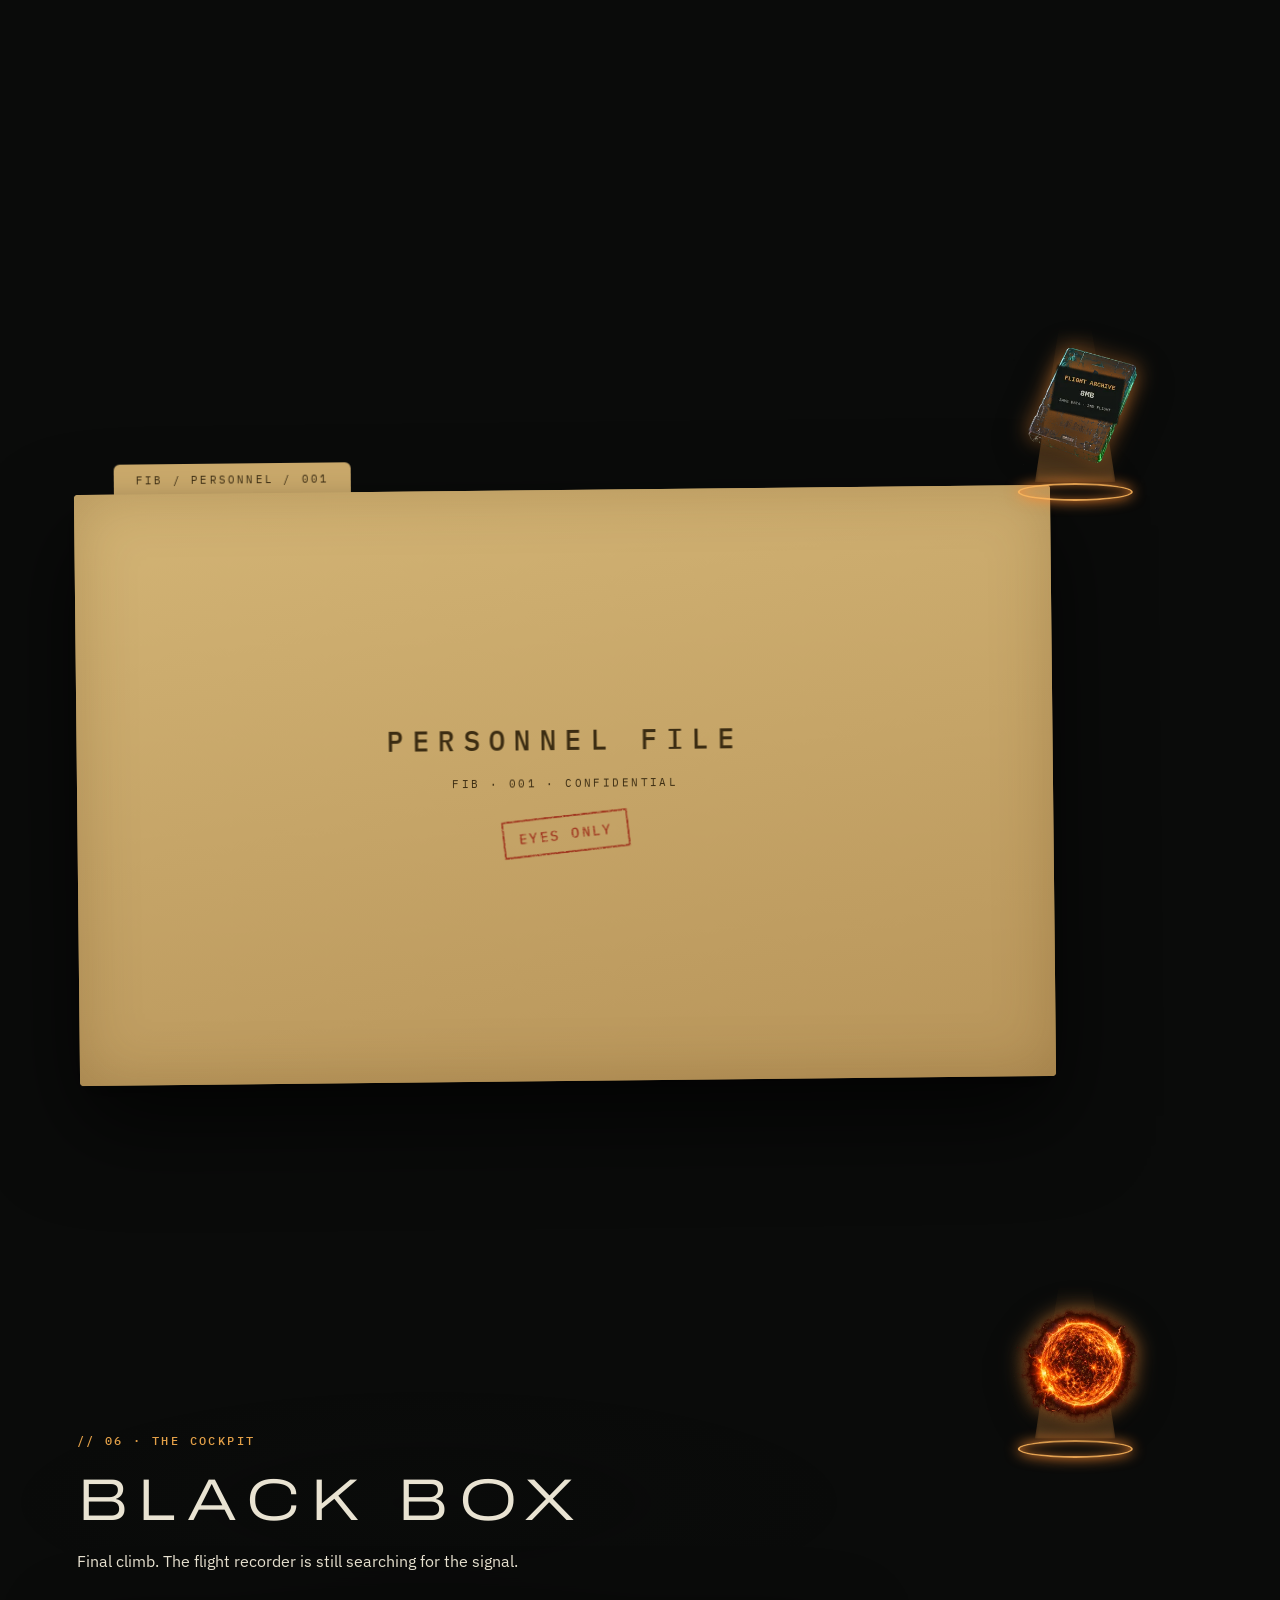
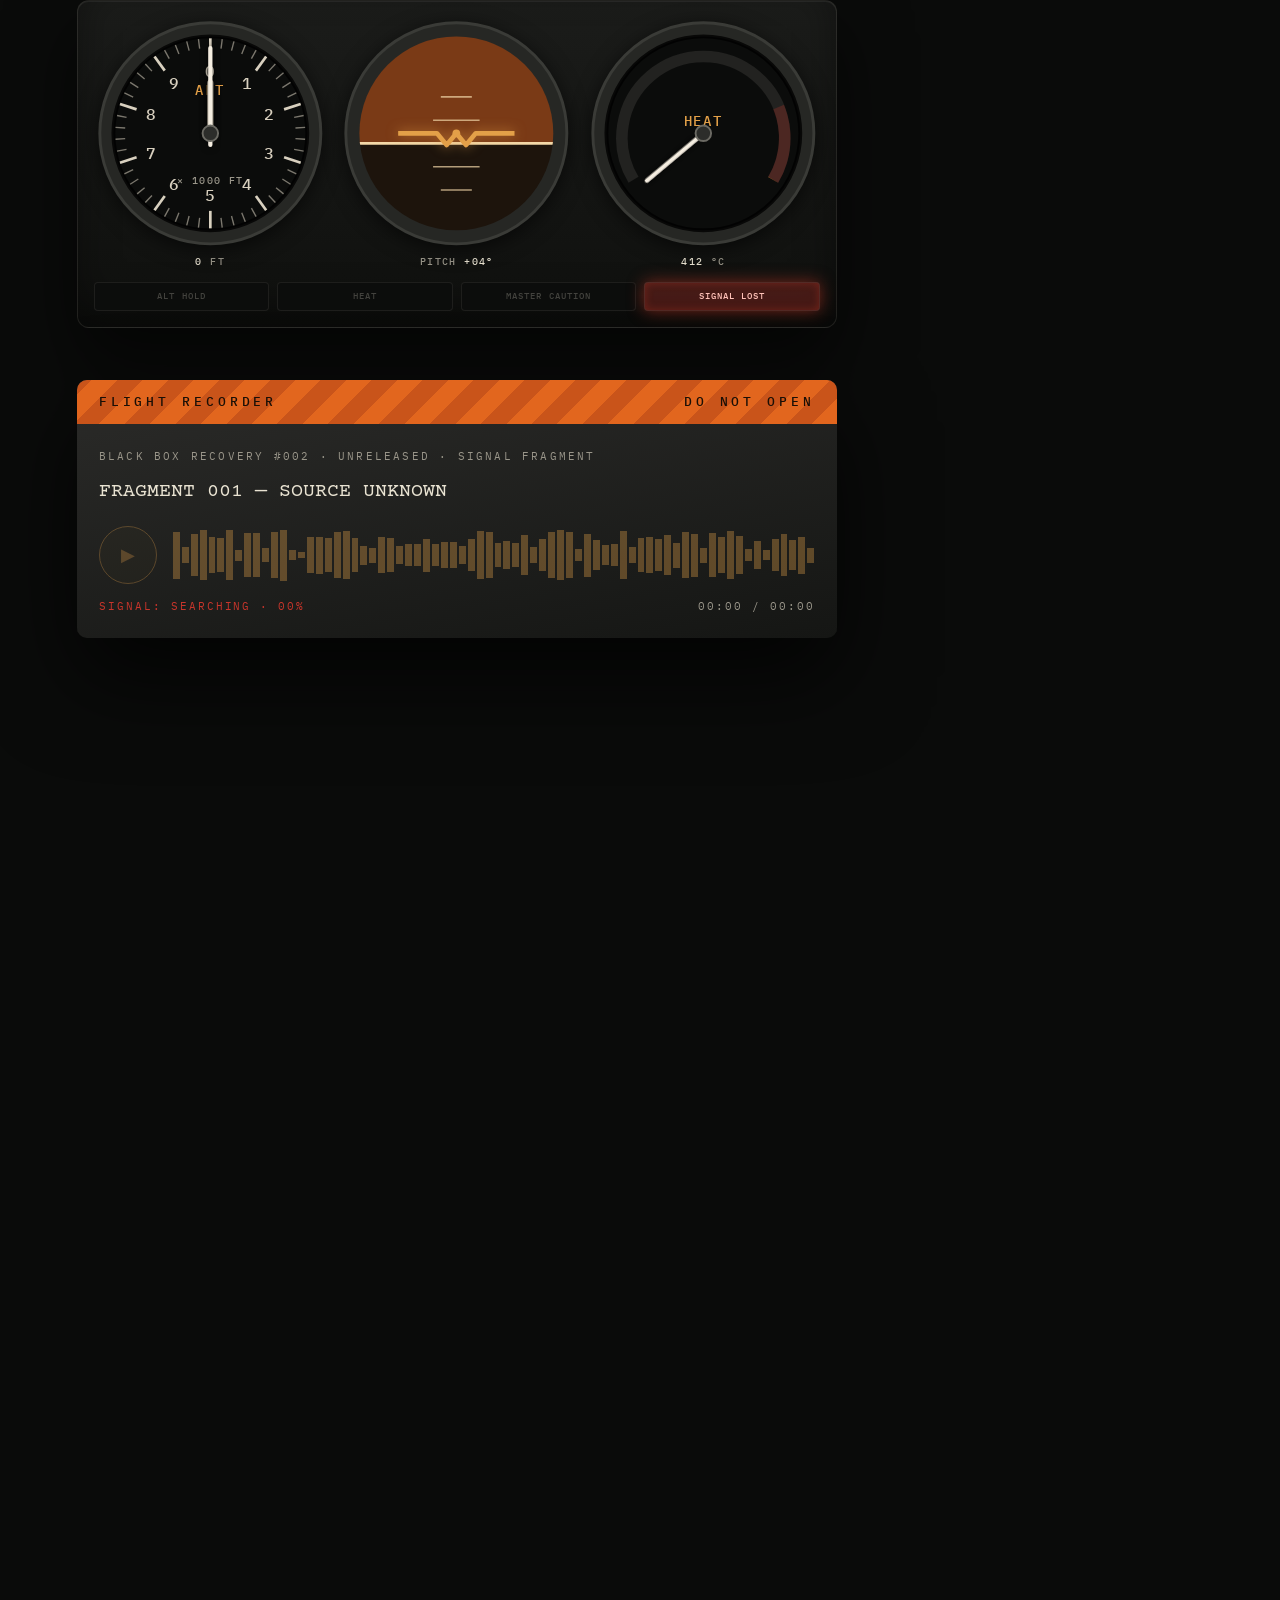
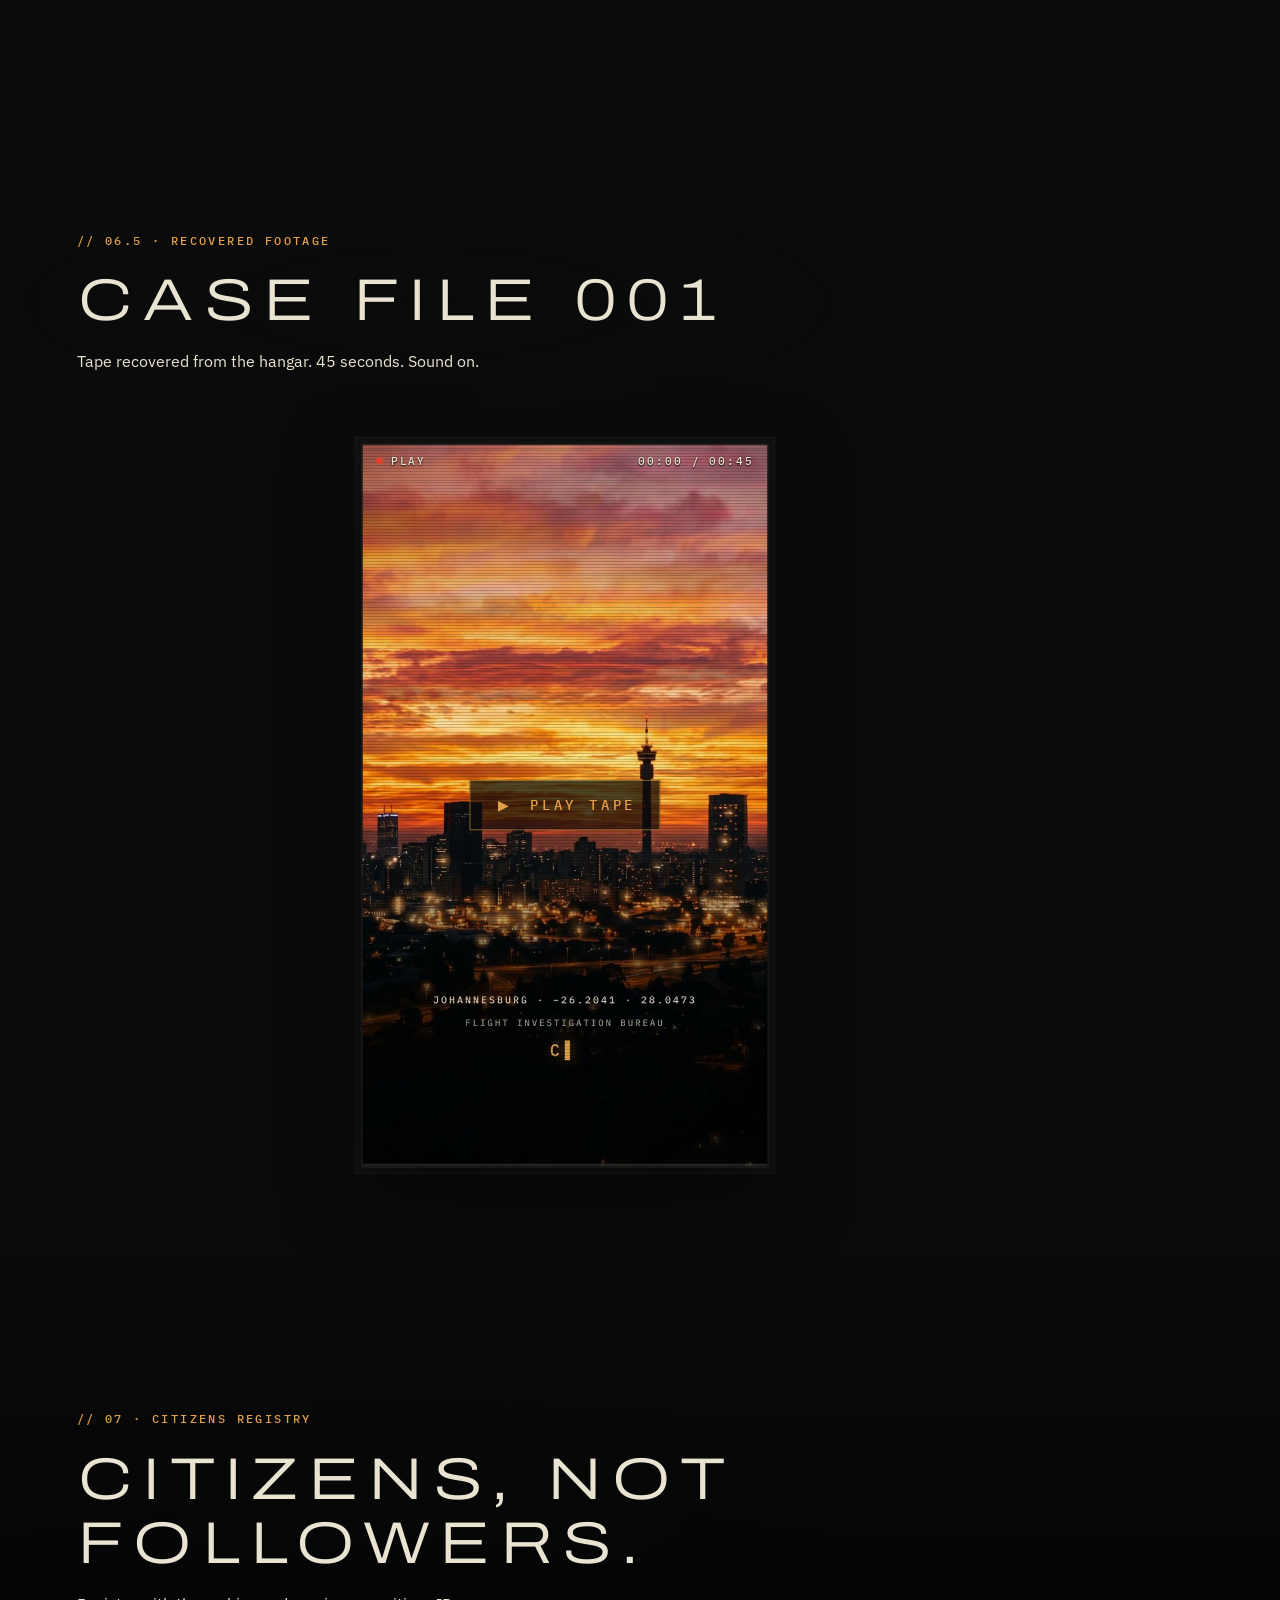
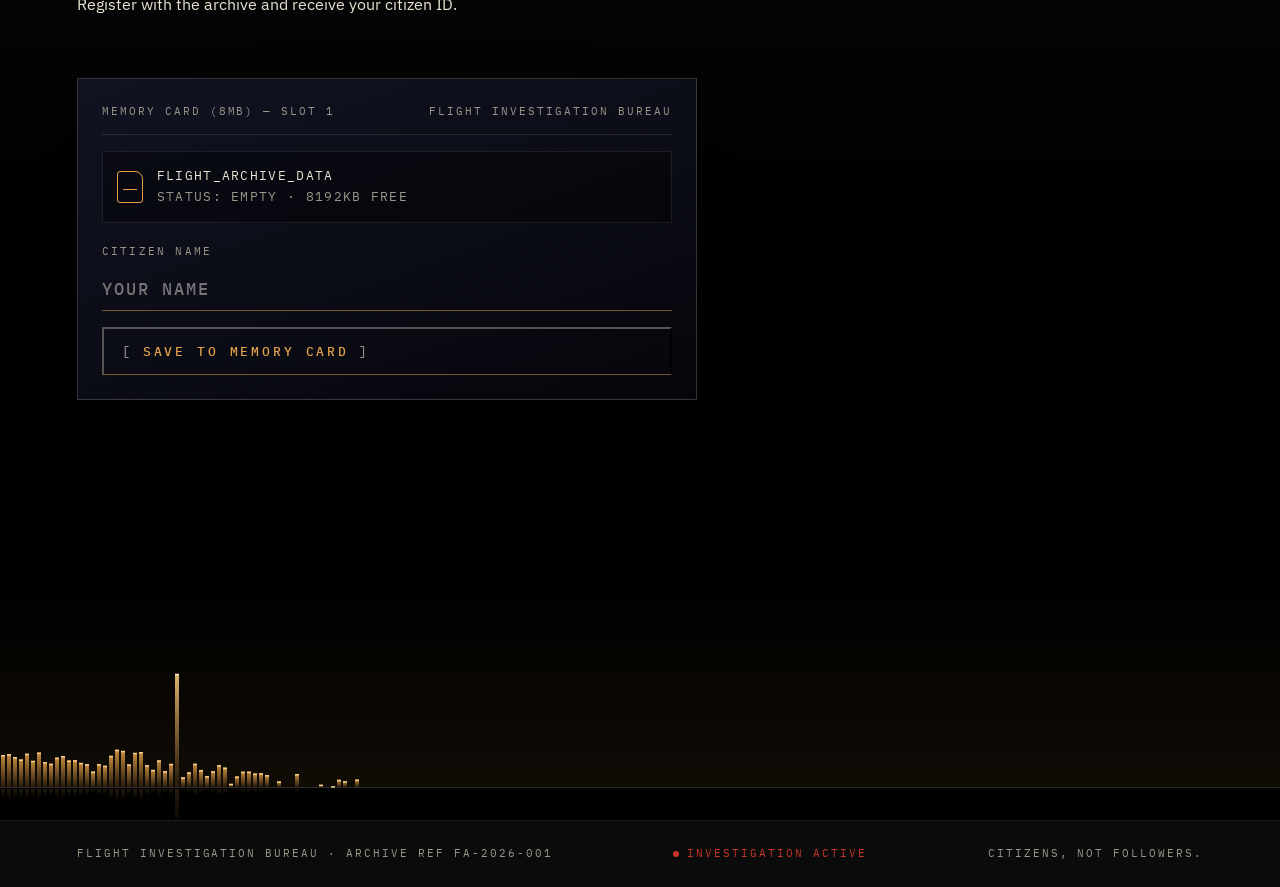
==== commit 8caaaa09: "Cockpit: the final climb, pinned and flown by scroll - Instrument panel: altimeter (synced with the " ====
--- a/index.html
+++ b/index.html
@@ -339,11 +339,63 @@
 
     <!-- 6 · THE COCKPIT / BLACK BOX -->
     <section class="space cockpit" id="cockpit" data-space="COCKPIT" aria-label="The cockpit">
+      <div class="cockpit__pin">
       <header class="space__head">
         <p class="label">// 06 · THE COCKPIT</p>
         <h2 class="space__title">BLACK BOX</h2>
-        <p class="space__lede">Recovered audio fragment. Unreleased. Press play and watch the sun.</p>
-      </header>
+        <p class="space__lede">Final climb. The flight recorder is still searching for the signal.</p>
+      </header>
+
+      <div class="panel" aria-hidden="true">
+        <figure class="gauge">
+          <svg viewBox="0 0 120 120">
+            <circle class="g__bezel" cx="60" cy="60" r="57"/><circle class="g__face" cx="60" cy="60" r="50"/>
+            <g class="g__ticks" id="ck-ticks"></g>
+            <text class="g__lab" x="60" y="40">ALT</text>
+            <text class="g__lab g__sm" x="60" y="86">× 1000 FT</text>
+            <line class="g__needle g__needle--short" id="ck-n2" x1="60" y1="60" x2="60" y2="34"/>
+            <line class="g__needle" id="ck-n1" x1="60" y1="66" x2="60" y2="16"/>
+            <circle class="g__hub" cx="60" cy="60" r="4"/>
+          </svg>
+          <figcaption><b id="ck-alt">28,000</b> FT</figcaption>
+        </figure>
+        <figure class="gauge">
+          <svg viewBox="0 0 120 120">
+            <defs><clipPath id="hz-clip"><circle cx="60" cy="60" r="50"/></clipPath></defs>
+            <circle class="g__bezel" cx="60" cy="60" r="57"/>
+            <g clip-path="url(#hz-clip)">
+              <g id="hz-ball">
+                <rect x="-40" y="-60" width="200" height="120" fill="#7a3a16"/>
+                <rect x="-40" y="60" width="200" height="120" fill="#1d140c"/>
+                <line x1="-40" y1="60" x2="160" y2="60" stroke="#f3d8a8" stroke-width="1.4"/>
+                <g class="hz__pitch"><line x1="48" y1="48" x2="72" y2="48"/><line x1="52" y1="36" x2="68" y2="36"/><line x1="48" y1="72" x2="72" y2="72"/><line x1="52" y1="84" x2="68" y2="84"/></g>
+              </g>
+            </g>
+            <path class="hz__plane" d="M30 60 H50 L55 66 L60 60 L65 66 L70 60 H90"/>
+            <circle class="hz__dot" cx="60" cy="60" r="2"/>
+          </svg>
+          <figcaption>PITCH <b id="hz-read">+04°</b></figcaption>
+        </figure>
+        <figure class="gauge">
+          <svg viewBox="0 0 120 120">
+            <circle class="g__bezel" cx="60" cy="60" r="57"/><circle class="g__face" cx="60" cy="60" r="50"/>
+            <path class="heat__track" d="M24 84 A42 42 0 1 1 96 84"/>
+            <path class="heat__fill" id="heat-fill" d="M24 84 A42 42 0 1 1 96 84" pathLength="100"/>
+            <path class="heat__red" d="M24 84 A42 42 0 1 1 96 84" pathLength="100"/>
+            <text class="g__lab" x="60" y="56">HEAT</text>
+            <line class="g__needle" id="heat-n" x1="60" y1="60" x2="60" y2="22"/>
+            <circle class="g__hub" cx="60" cy="60" r="4"/>
+          </svg>
+          <figcaption><b id="heat-read">412</b> °C</figcaption>
+        </figure>
+        <div class="lights">
+          <span class="lt" data-on="0.32">ALT HOLD</span>
+          <span class="lt lt--amb" data-on="0.5">HEAT</span>
+          <span class="lt lt--red" data-on="0.72">MASTER CAUTION</span>
+          <span class="lt lt--red lt--blink" data-on="0">SIGNAL LOST</span>
+        </div>
+      </div>
+
       <div class="recorder" id="bb">
         <div class="recorder__band"><span>FLIGHT RECORDER</span><span>DO NOT OPEN</span></div>
         <div class="recorder__face">
@@ -353,9 +405,10 @@
             <button class="recorder__play" id="bb-play" type="button" aria-label="Play recovered audio">▶</button>
             <div class="recorder__wave" id="bb-wave" aria-hidden="true"></div>
           </div>
-          <div class="recorder__meta"><span id="bb-st">SIGNAL: STANDBY</span><span id="bb-tm">00:00 / 00:00</span></div>
+          <div class="recorder__meta"><span id="bb-st">SIGNAL: SEARCHING</span><span id="bb-tm">00:00 / 00:00</span></div>
         </div>
         <audio id="bb-au" preload="metadata" src="/assets/audio/blackbox-001.mp3"></audio>
+      </div>
       </div>
     </section>
 
@@ -414,6 +467,7 @@
   <script src="/js/locker.js" defer></script>
   <script src="/js/path.js" defer></script>
   <script src="/js/personnel.js" defer></script>
+  <script src="/js/cockpit.js" defer></script>
   <script src="/js/main.js" defer></script>
   <script src="/js/motion.js" defer></script>
   <script src="/js/pickups.js" defer></script>
--- a/css/spaces.css
+++ b/css/spaces.css
@@ -652,3 +652,50 @@
 html.scrub .console:not(.go) .console__stage { transform: scale(calc(1.06 + var(--dv, 0) * 6.6)); }
 html.scrub .console__ui, html.scrub .console__tag { opacity: calc(1 - var(--dv, 0) * 4); }
 html.scrub .console__glow { opacity: calc(.8 + var(--dv, 0) * .6); }
+
+/* ── COCKPIT: final climb, pinned and flown by scroll ── */
+.panel { position: relative; z-index: 2; display: grid; grid-template-columns: repeat(3, 1fr); gap: 14px; max-width: 760px; margin: 0 0 18px;
+  padding: 16px; background: linear-gradient(180deg, #1b1c1a, #0f100e); border-radius: 12px; border: 1px solid rgba(233,227,210,.08);
+  box-shadow: 0 30px 70px rgba(0,0,0,.6), inset 0 1px 0 rgba(255,255,255,.06), inset 0 -20px 40px rgba(0,0,0,.4); }
+.gauge { margin: 0; text-align: center; }
+.gauge svg { display: block; width: 100%; height: auto; filter: drop-shadow(0 4px 10px rgba(0,0,0,.6)); }
+.gauge figcaption { margin-top: 6px; font: 500 10px/1.2 var(--mono); letter-spacing: .14em; color: var(--ash); }
+.gauge figcaption b { color: var(--paper); font-weight: 500; font-variant-numeric: tabular-nums; }
+.g__bezel { fill: #262724; stroke: #3a3b37; stroke-width: 1.5; }
+.g__face { fill: #0b0c0b; stroke: rgba(0,0,0,.8); stroke-width: 2; }
+.g__ticks line { stroke: #d8d0bf; stroke-width: 1.4; } .g__ticks line.mn { stroke-width: .7; opacity: .55; }
+.g__ticks text { fill: #d8d0bf; font: 500 8px var(--mono); text-anchor: middle; dominant-baseline: central; }
+.g__lab { fill: var(--amber); font: 500 7px var(--mono); letter-spacing: .14em; text-anchor: middle; }
+.g__sm { font-size: 5px; fill: var(--ash); }
+.g__needle { stroke: #f4ede0; stroke-width: 2.2; stroke-linecap: round; transform-origin: 60px 60px; filter: drop-shadow(0 0 2px rgba(0,0,0,.8)); }
+.g__needle--short { stroke-width: 3.2; stroke: #c9c0ae; }
+.g__hub { fill: #2c2d2a; stroke: #6b6a63; }
+.hz__pitch line { stroke: rgba(243,216,168,.7); stroke-width: .8; }
+.hz__plane { fill: none; stroke: var(--amber); stroke-width: 2.4; stroke-linejoin: round; filter: drop-shadow(0 0 3px rgba(227,160,72,.6)); }
+.hz__dot { fill: var(--amber); }
+#hz-ball { transform-origin: 60px 60px; }
+.heat__track { fill: none; stroke: rgba(233,227,210,.1); stroke-width: 6; }
+.heat__fill { fill: none; stroke: #d08a2a; stroke-width: 6; stroke-dasharray: 100; stroke-dashoffset: calc(100 - var(--cq, 0) * 96); }
+.heat__red { fill: none; stroke: #c8352b; stroke-width: 6; stroke-dasharray: 22 100; stroke-dashoffset: -78; opacity: clamp(.25, (var(--cq, 0) - .7) * 5, 1); }
+#heat-n { transform: rotate(calc(-130deg + var(--cq, 0) * 252deg)); }
+.lights { grid-column: 1 / -1; display: grid; grid-template-columns: repeat(4, 1fr); gap: 8px; }
+.lt { padding: 8px 4px; text-align: center; font: 500 9px/1.2 var(--mono); letter-spacing: .12em; color: rgba(233,227,210,.25);
+  background: #0c0d0c; border: 1px solid rgba(233,227,210,.08); border-radius: 4px; transition: color .15s, background .15s, box-shadow .15s; }
+.lt.on { color: #b8ffc8; background: rgba(60,180,90,.18); box-shadow: 0 0 14px rgba(80,220,120,.3), inset 0 0 8px rgba(80,220,120,.2); }
+.lt--amb.on { color: #ffd9a0; background: rgba(227,160,72,.22); box-shadow: 0 0 14px rgba(227,160,72,.4), inset 0 0 8px rgba(227,160,72,.25); }
+.lt--red.on { color: #ffc2b8; background: rgba(200,53,43,.3); box-shadow: 0 0 16px rgba(220,60,40,.5), inset 0 0 8px rgba(220,60,40,.3); }
+.lt--blink.on { animation: beacon .8s steps(1) infinite; }
+@media (max-width: 700px) {
+  .panel { gap: 8px; padding: 10px; margin-bottom: 12px; }
+  .gauge figcaption { font-size: 9px; letter-spacing: .08em; }
+  .lt { font-size: 8px; letter-spacing: .06em; padding: 7px 2px; }
+  .cockpit .space__head { margin-bottom: 14px; }
+  .cockpit .space__lede { font-size: 13px; }
+}
+/* pinned in scrub mode */
+html.scrub .cockpit { height: 230svh; min-height: 0; }
+html.scrub .cockpit__pin { position: sticky; top: 0; min-height: 100svh; display: flex; flex-direction: column; justify-content: center; padding: 64px 0 24px; }
+@media (max-width: 700px) { html.scrub .cockpit__pin { padding-top: 56px; } html.scrub .cockpit .space__title { font-size: 26px; } }
+/* the black box searches with scroll when there is no audio yet */
+.recorder.searching .recorder__wave i { background: rgba(227,160,72,.35); transition: height .08s; }
+.recorder.searching .recorder__play { opacity: .3; }
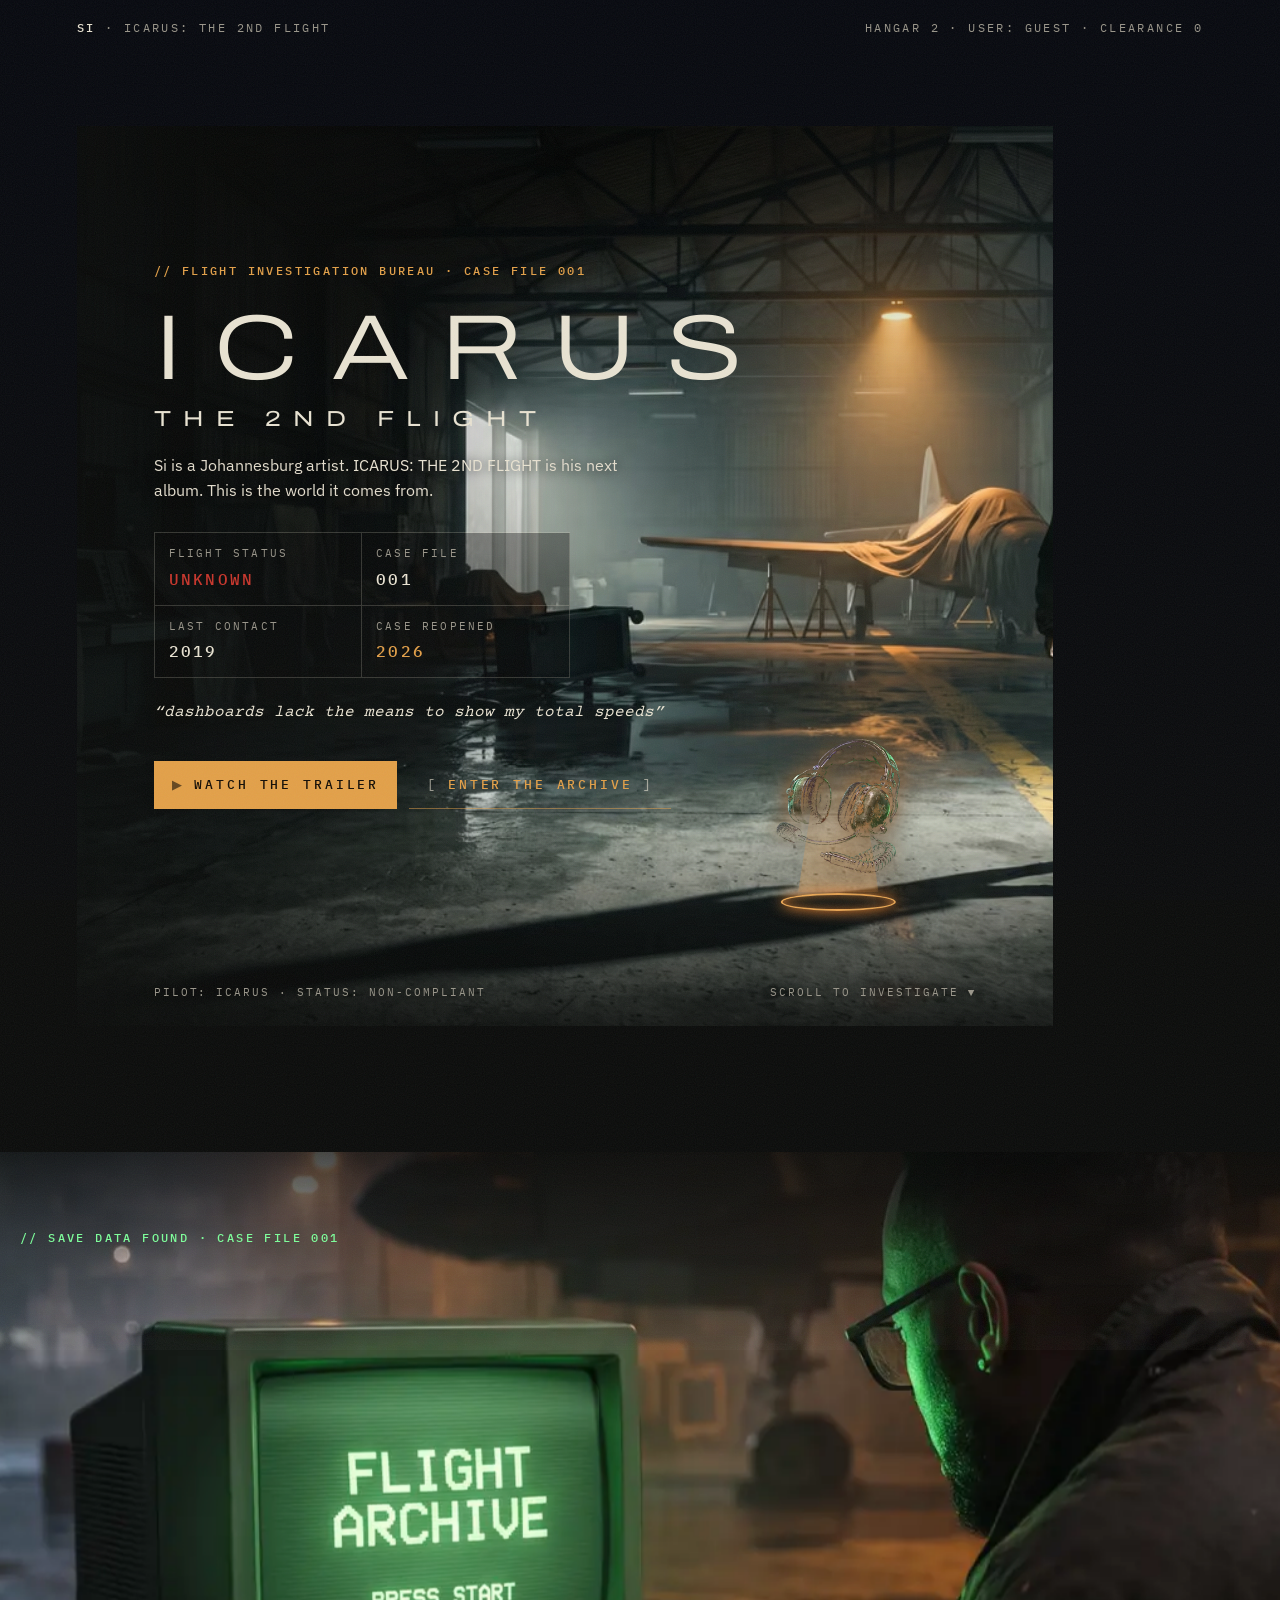
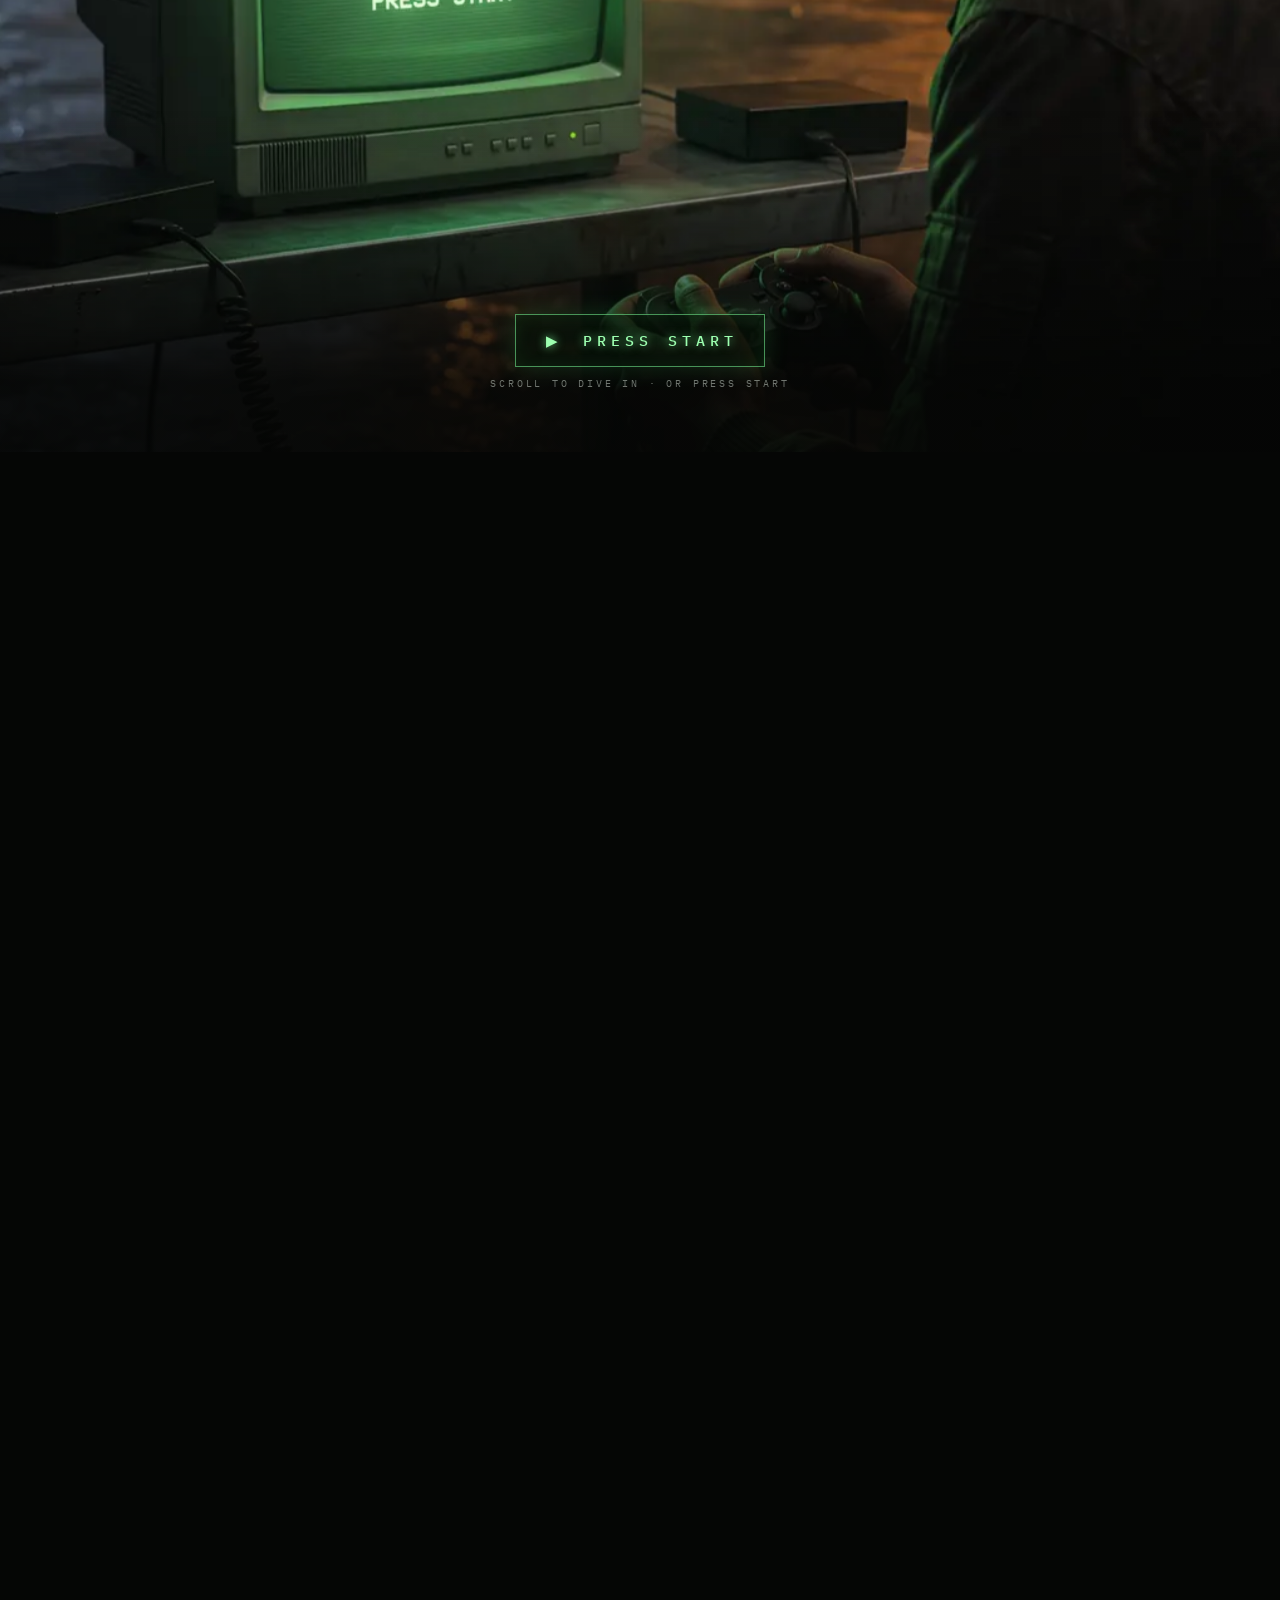
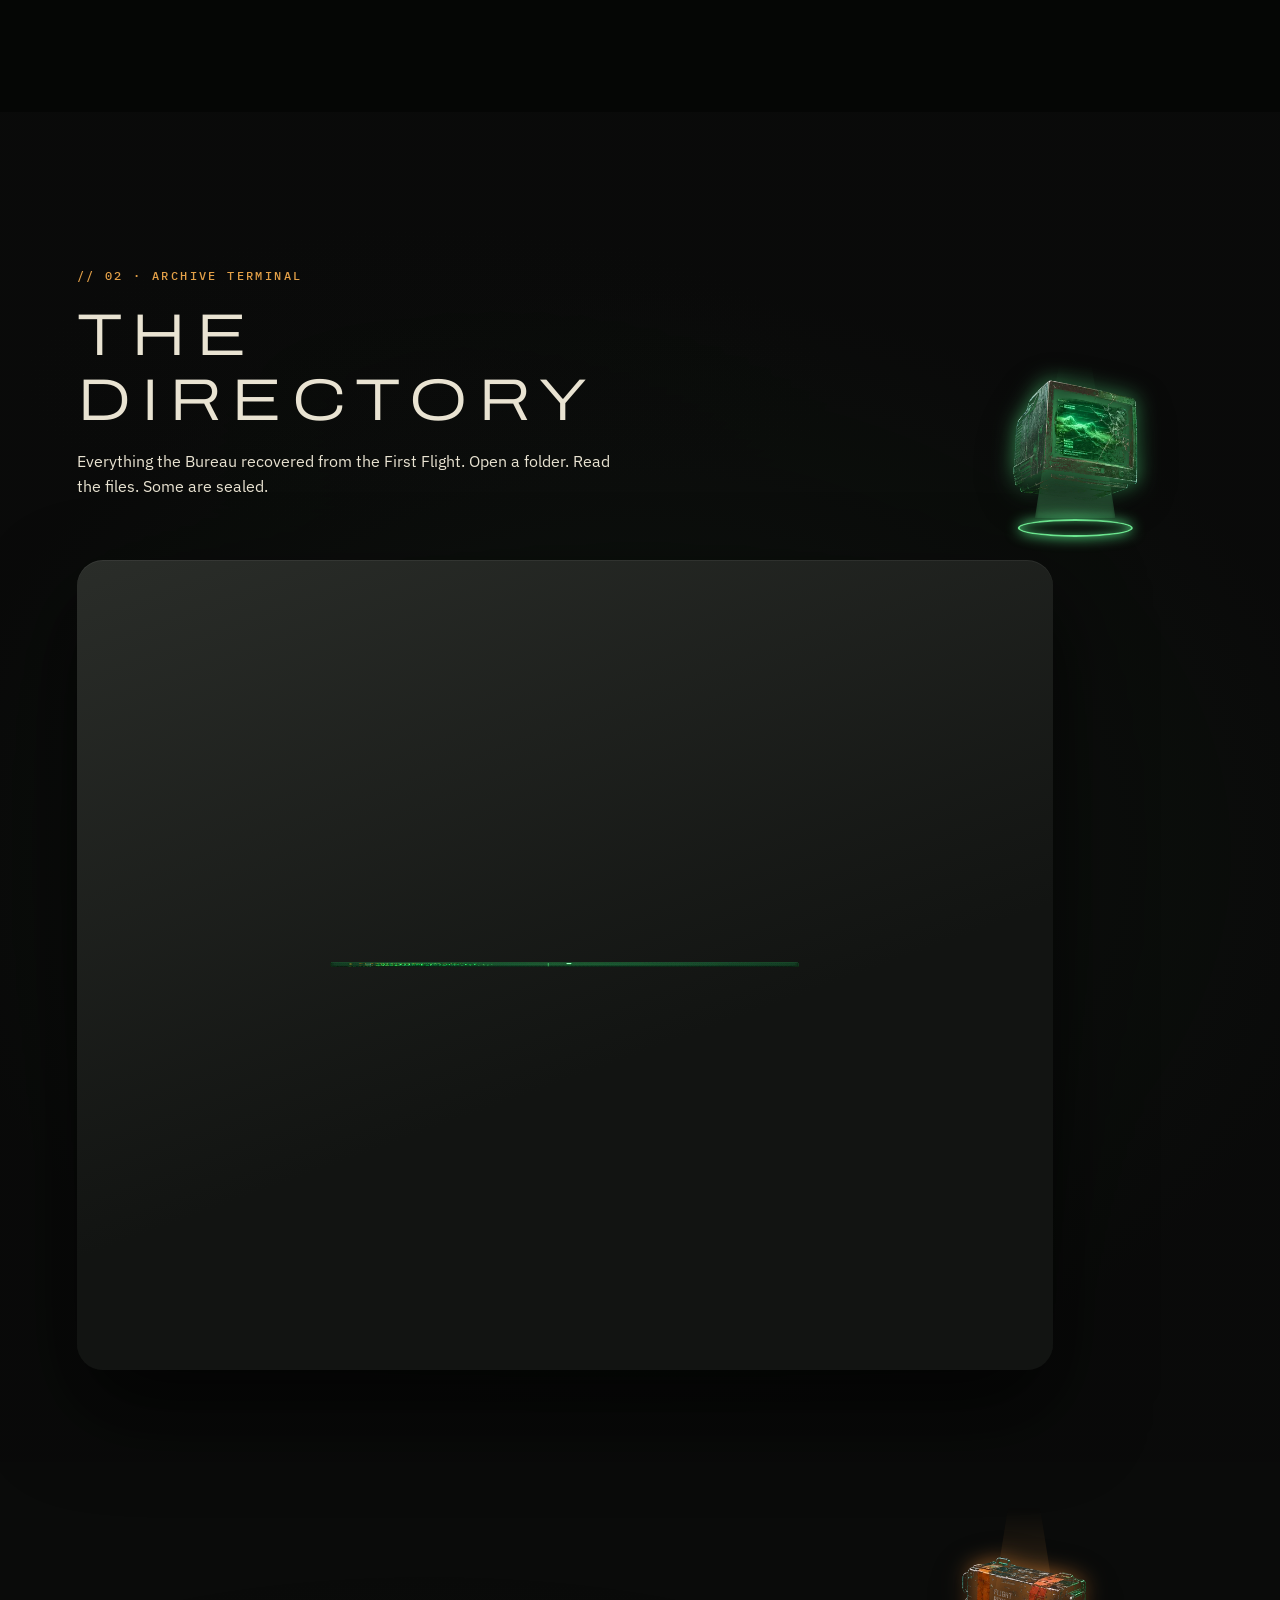
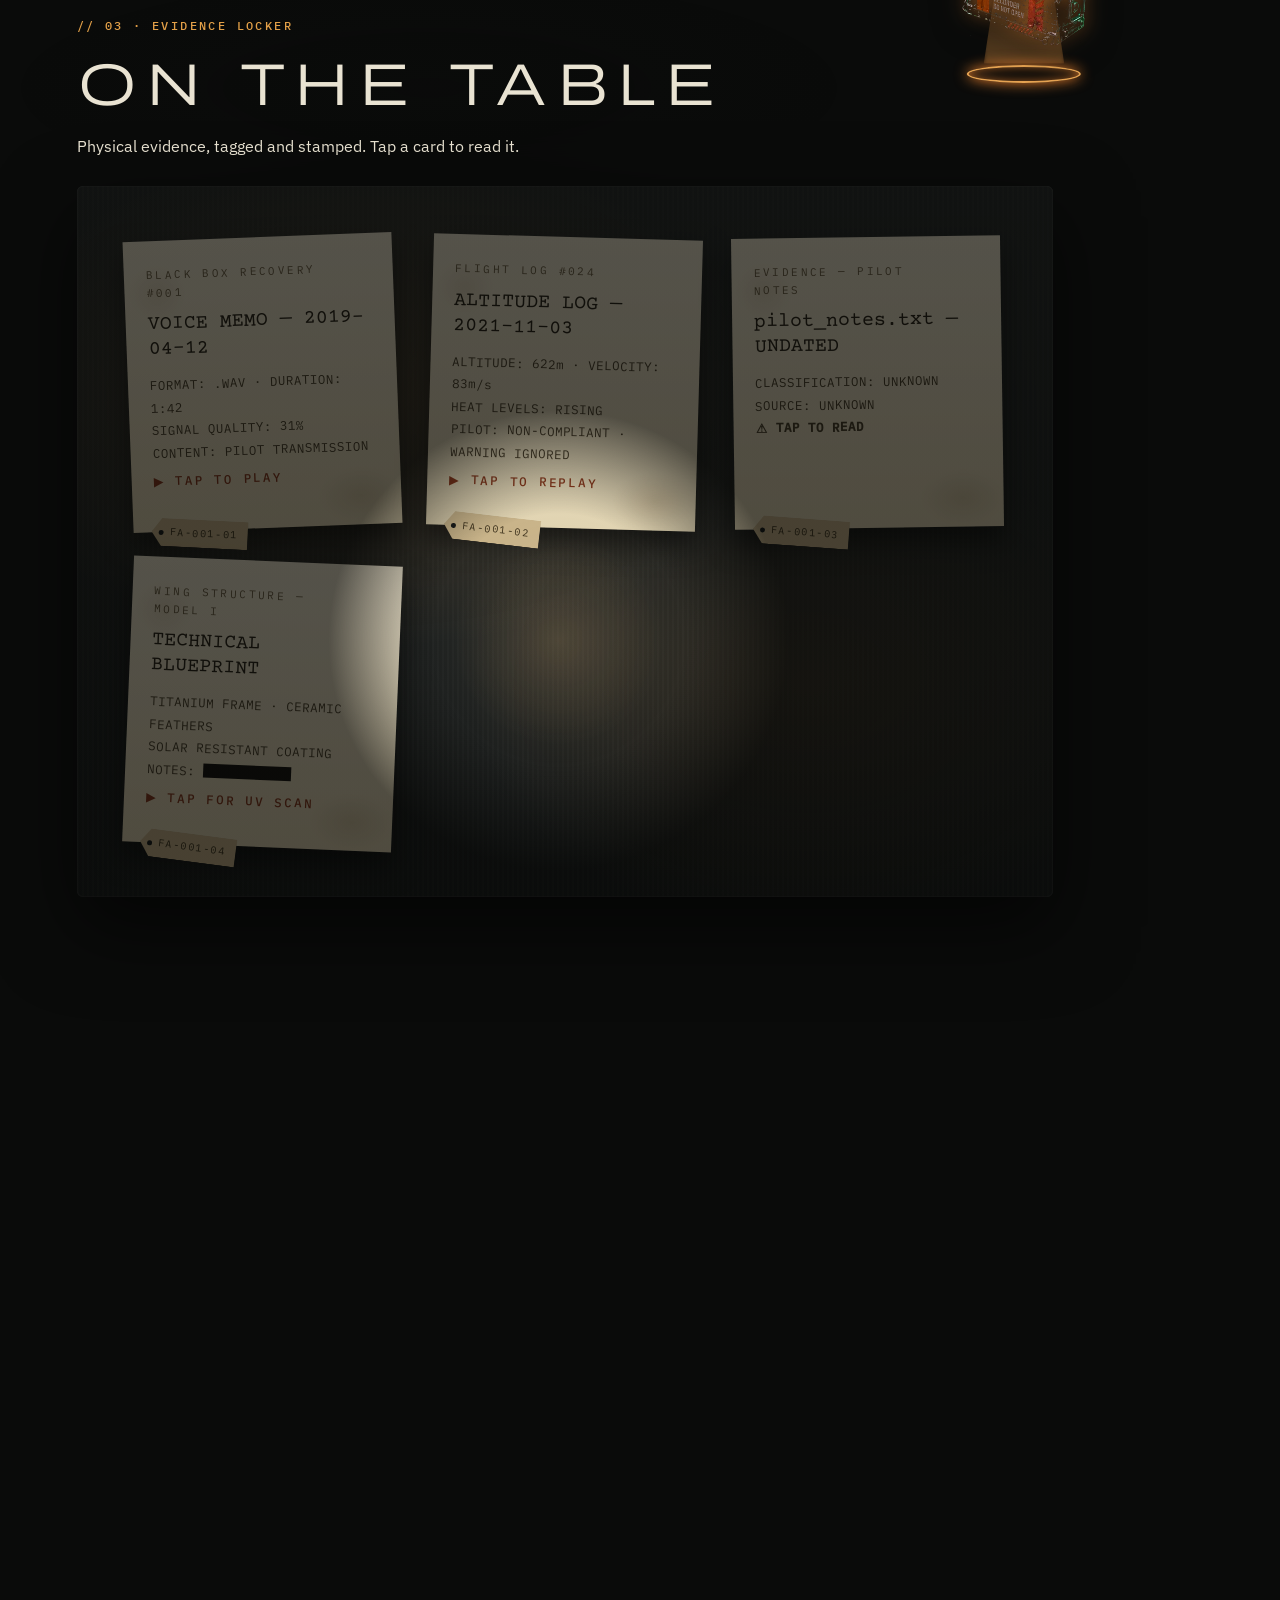
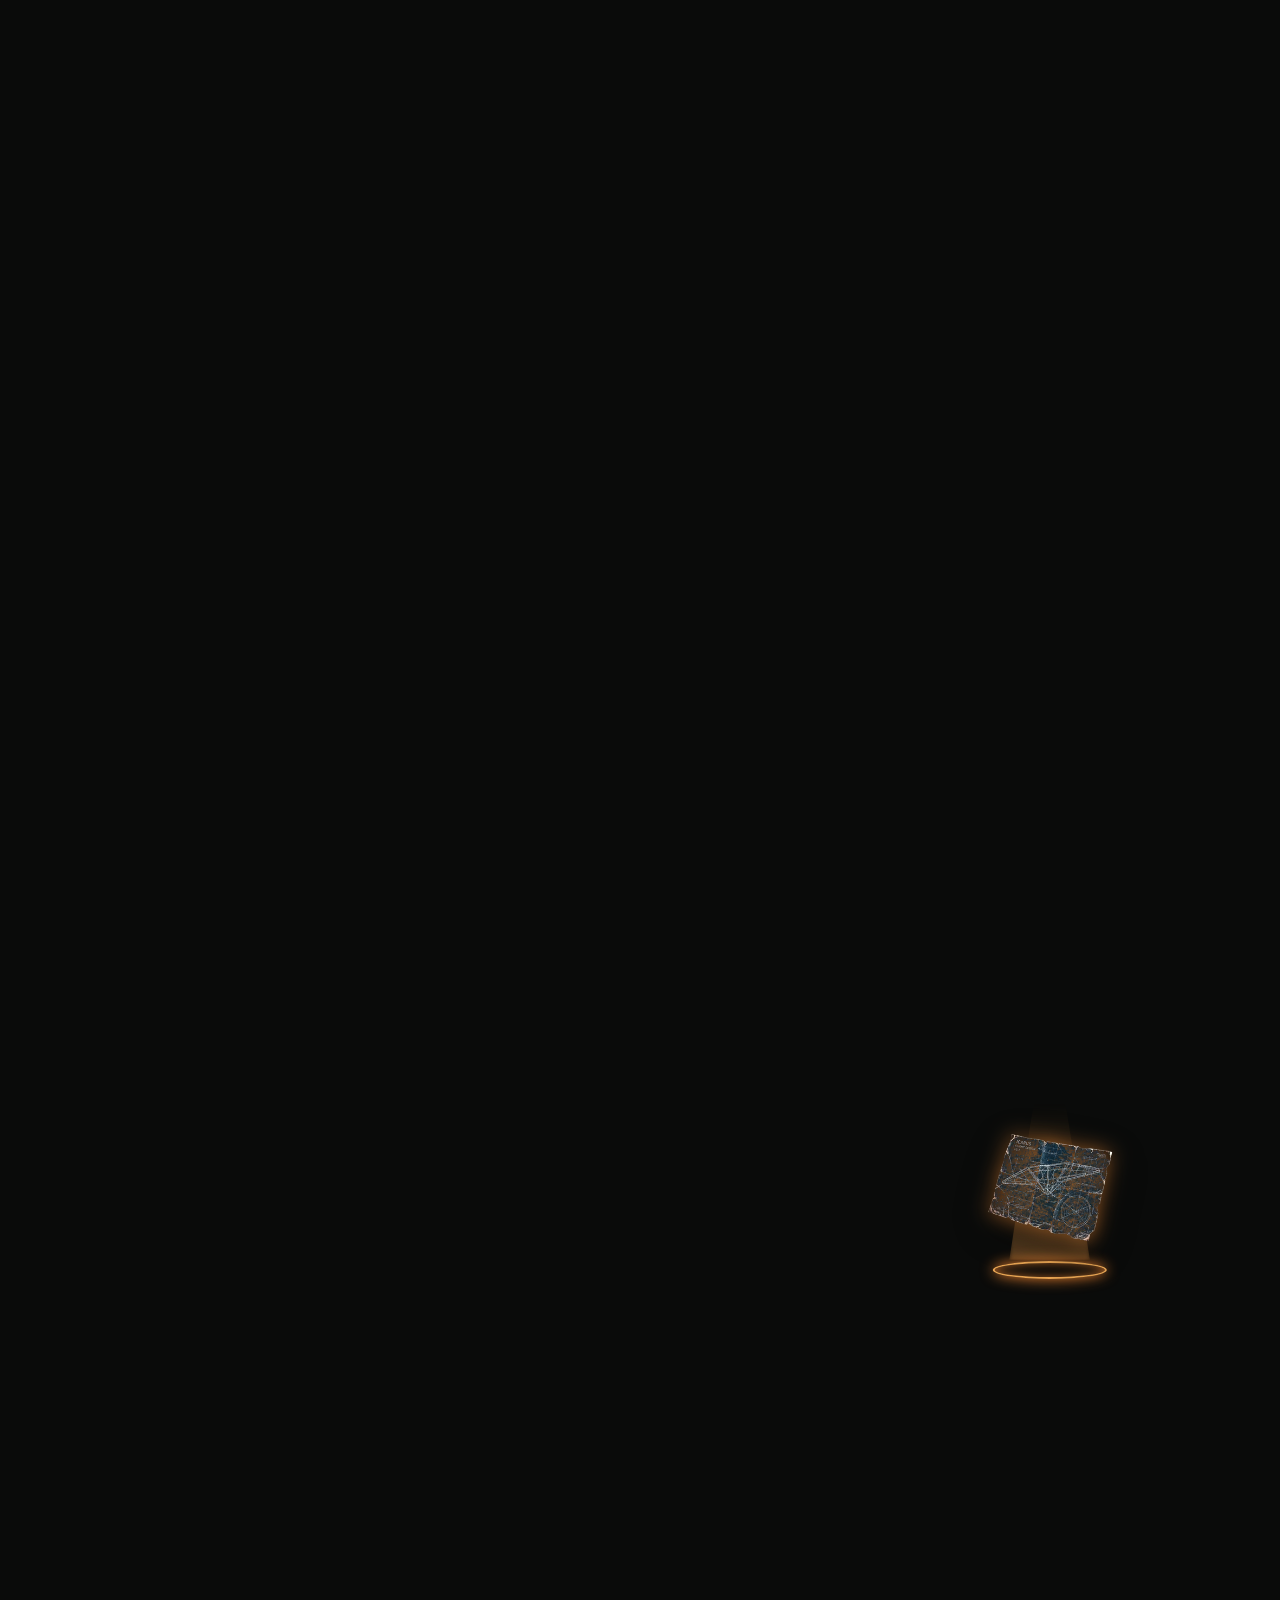
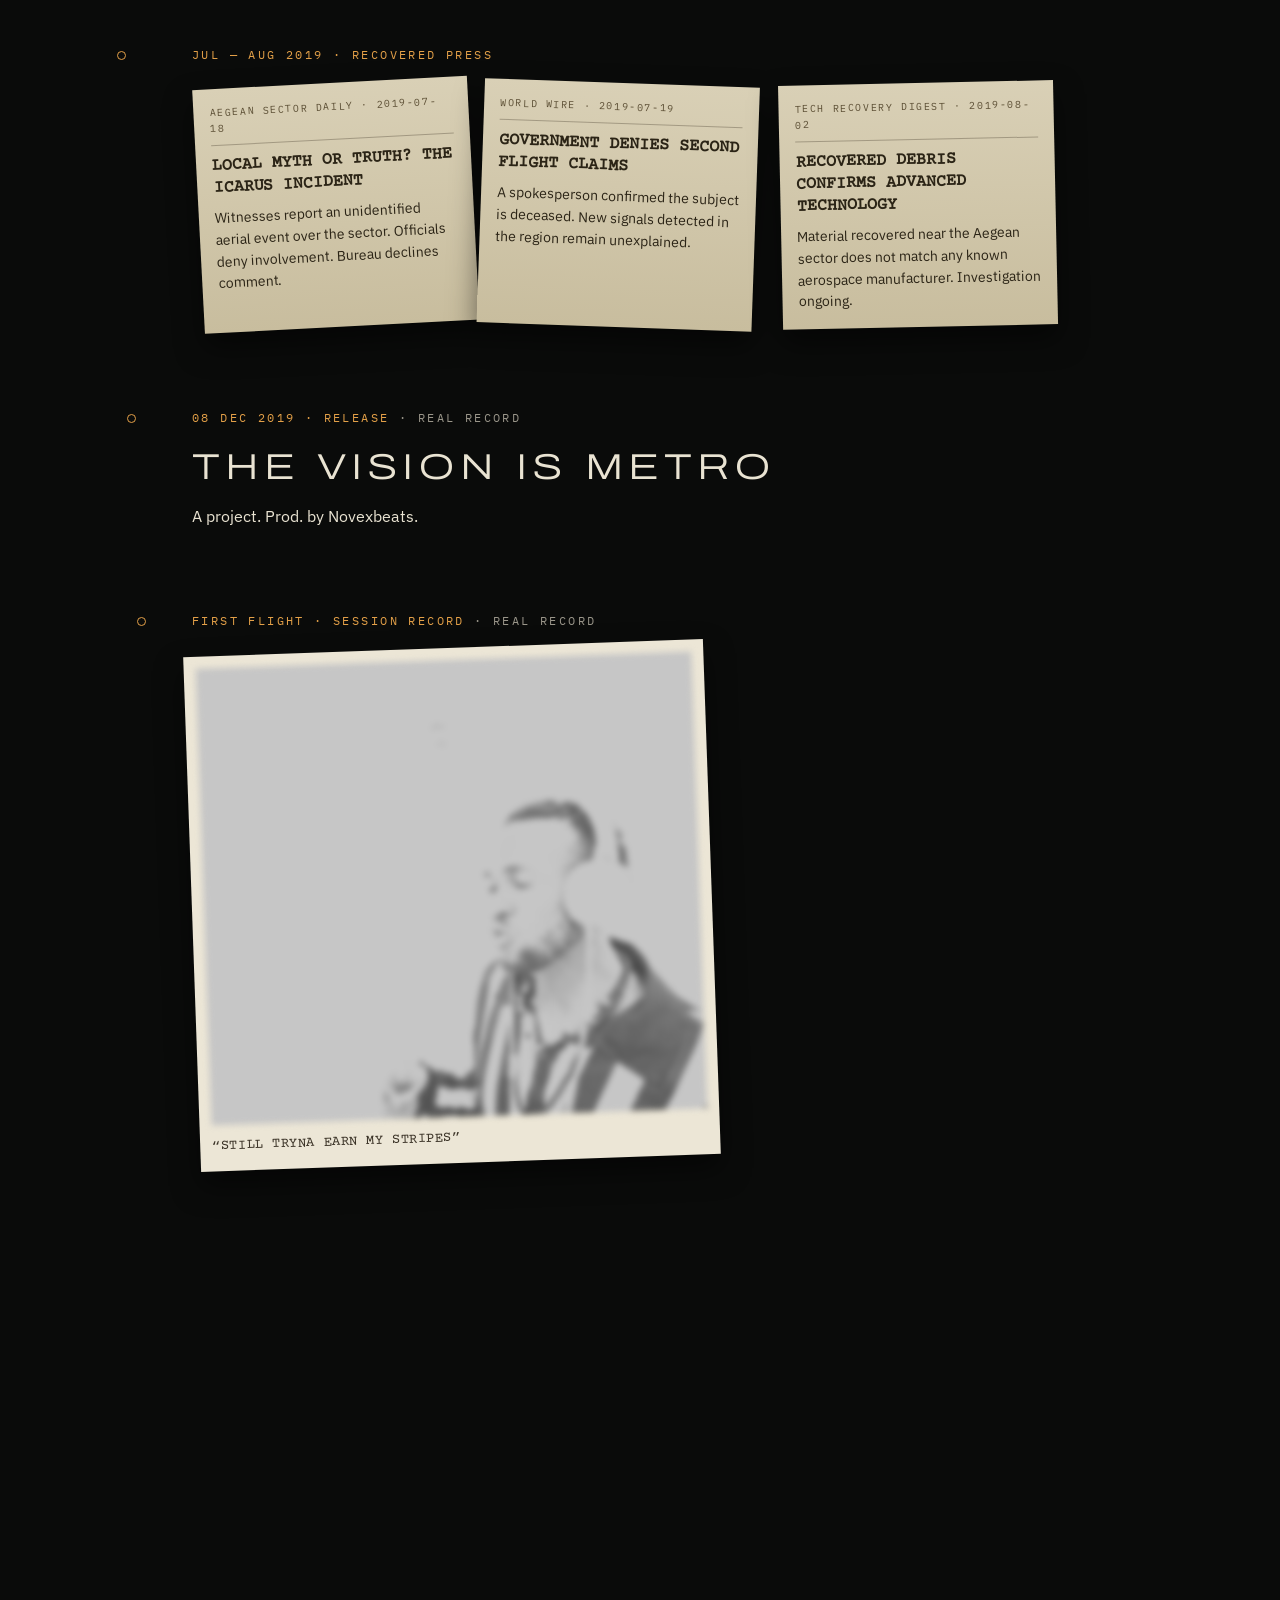
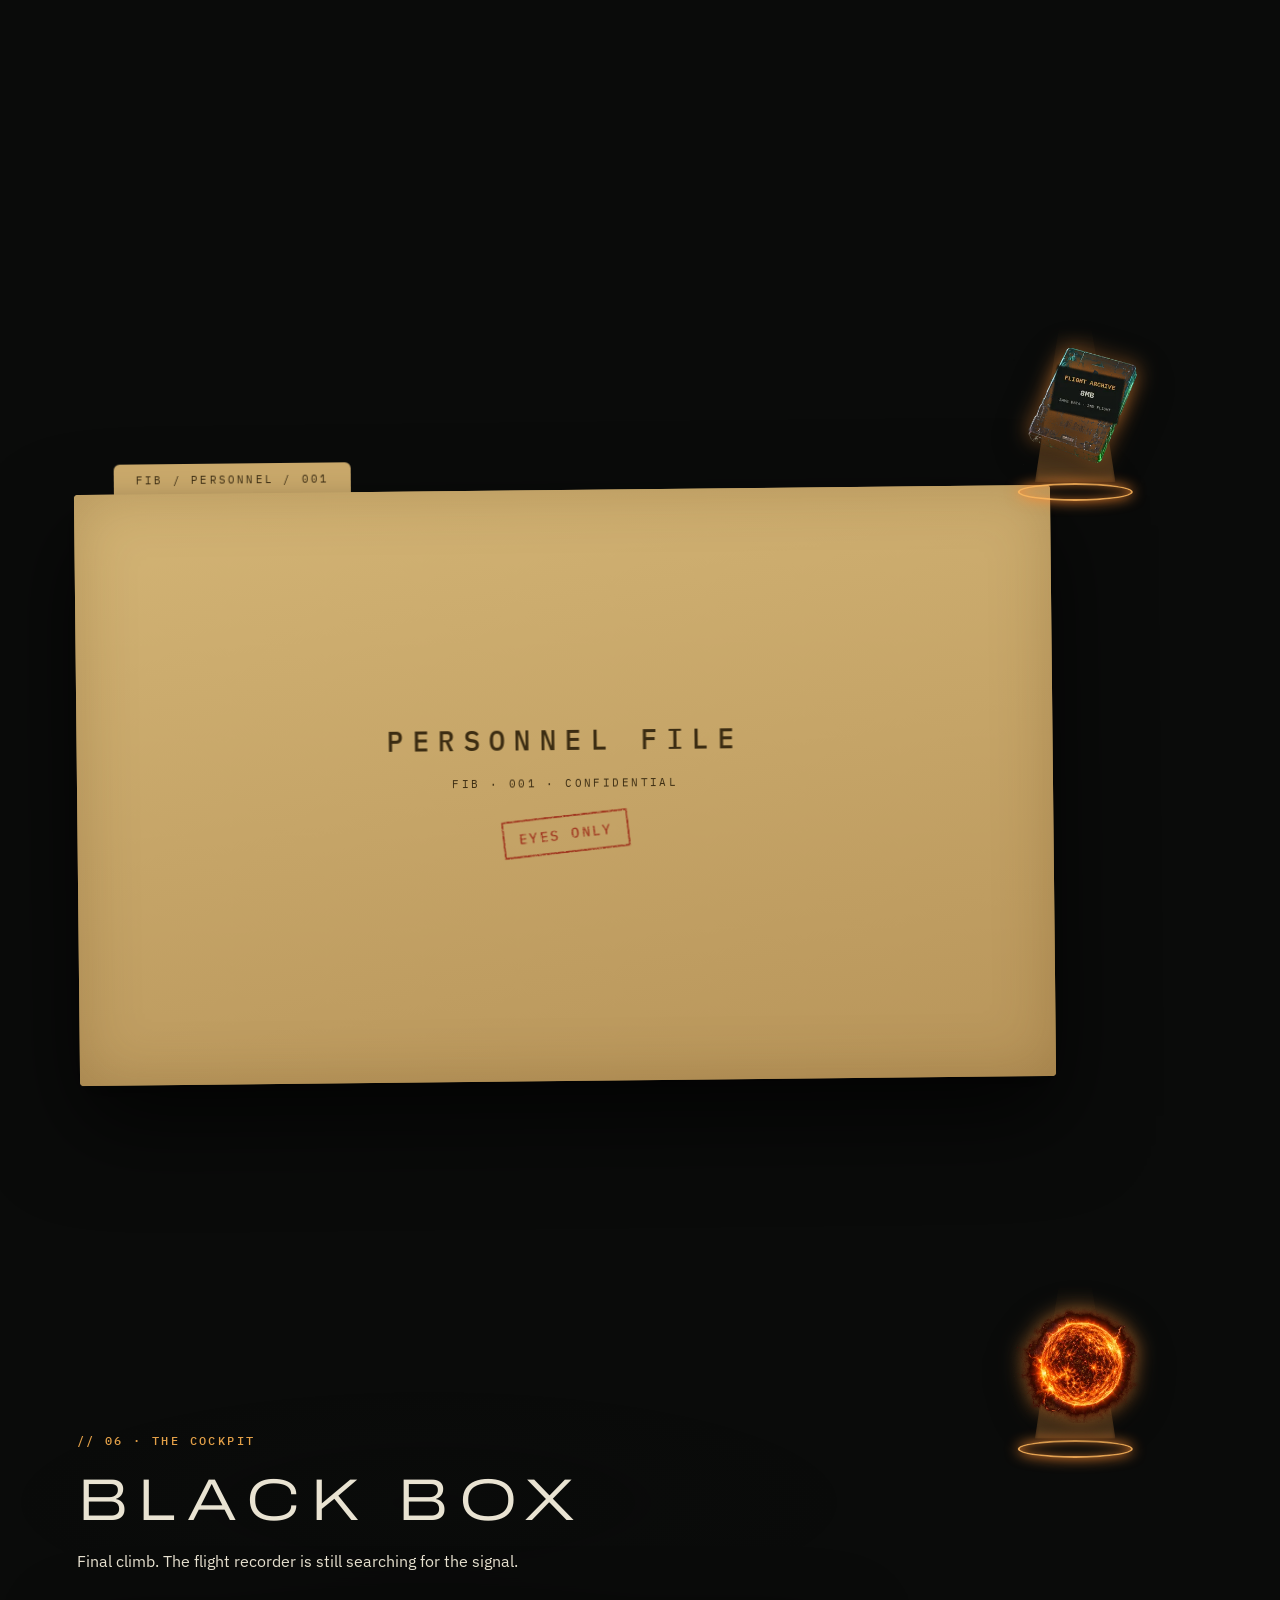
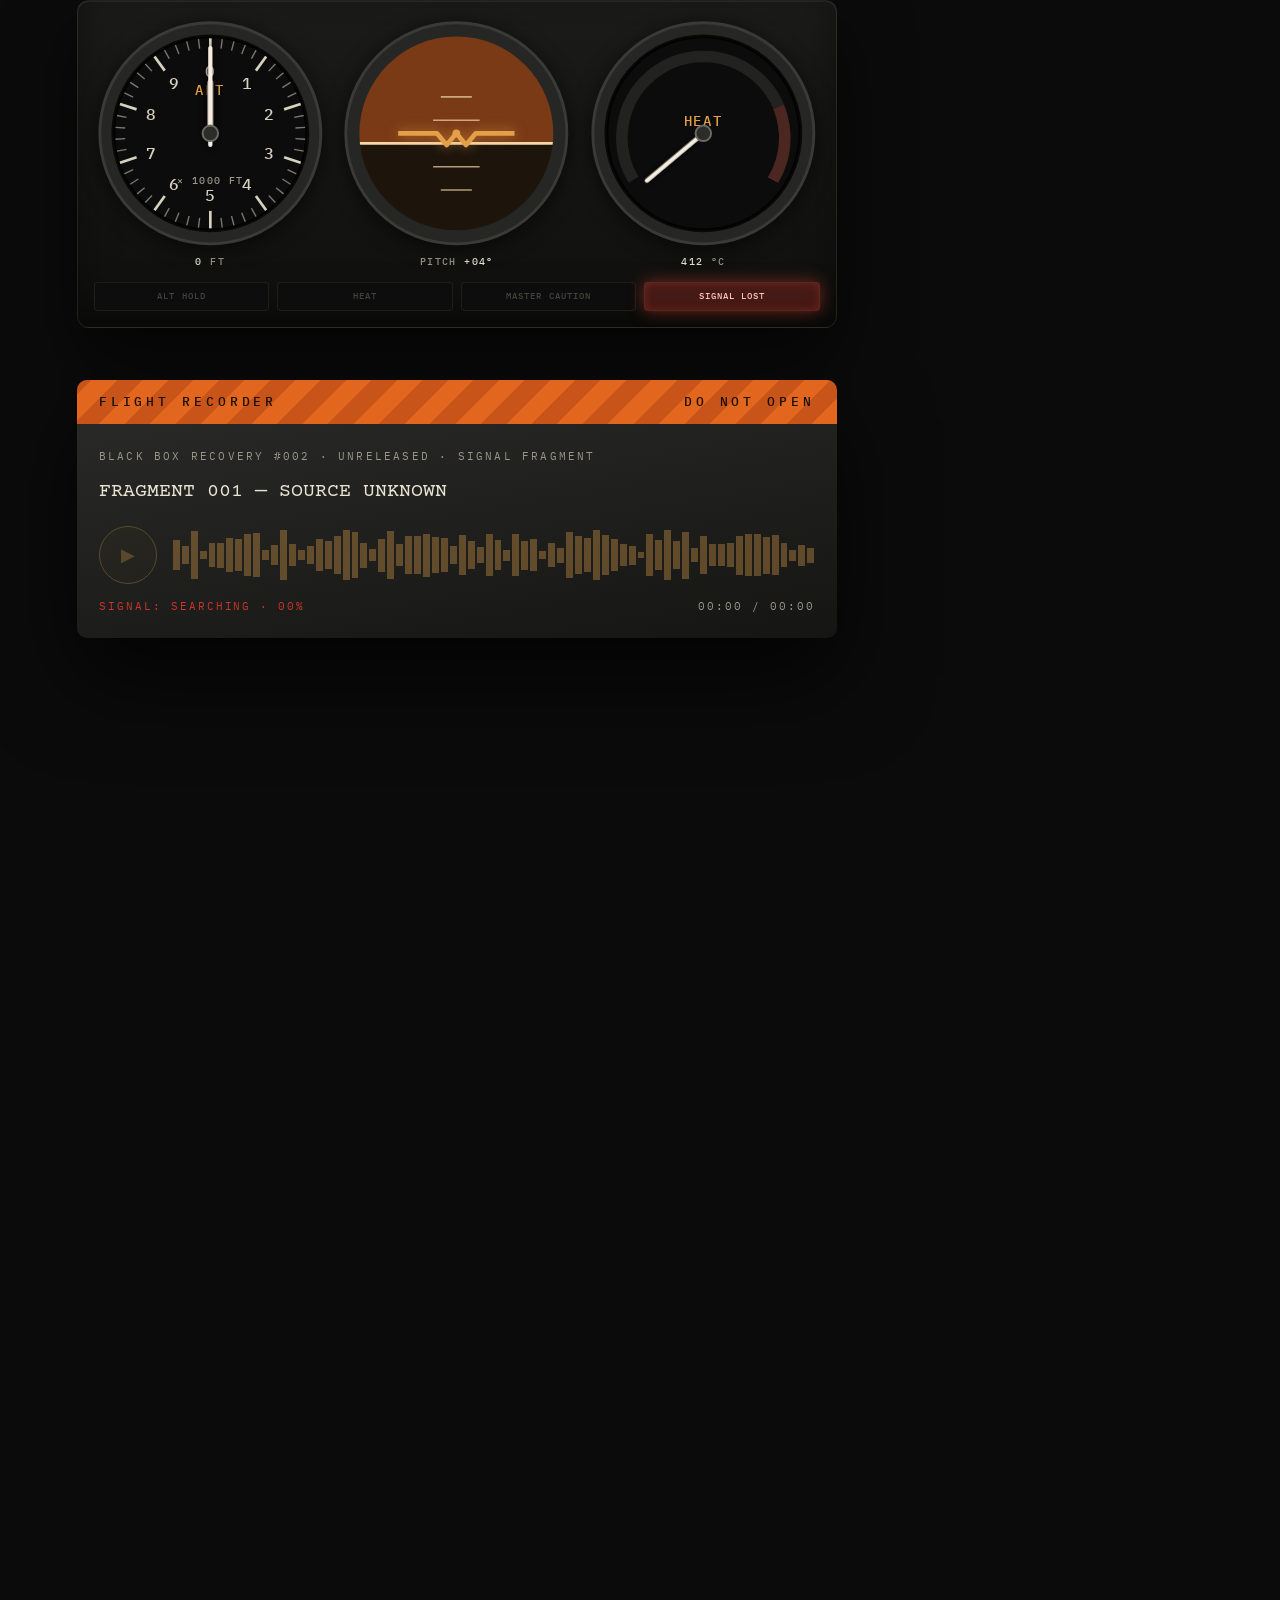
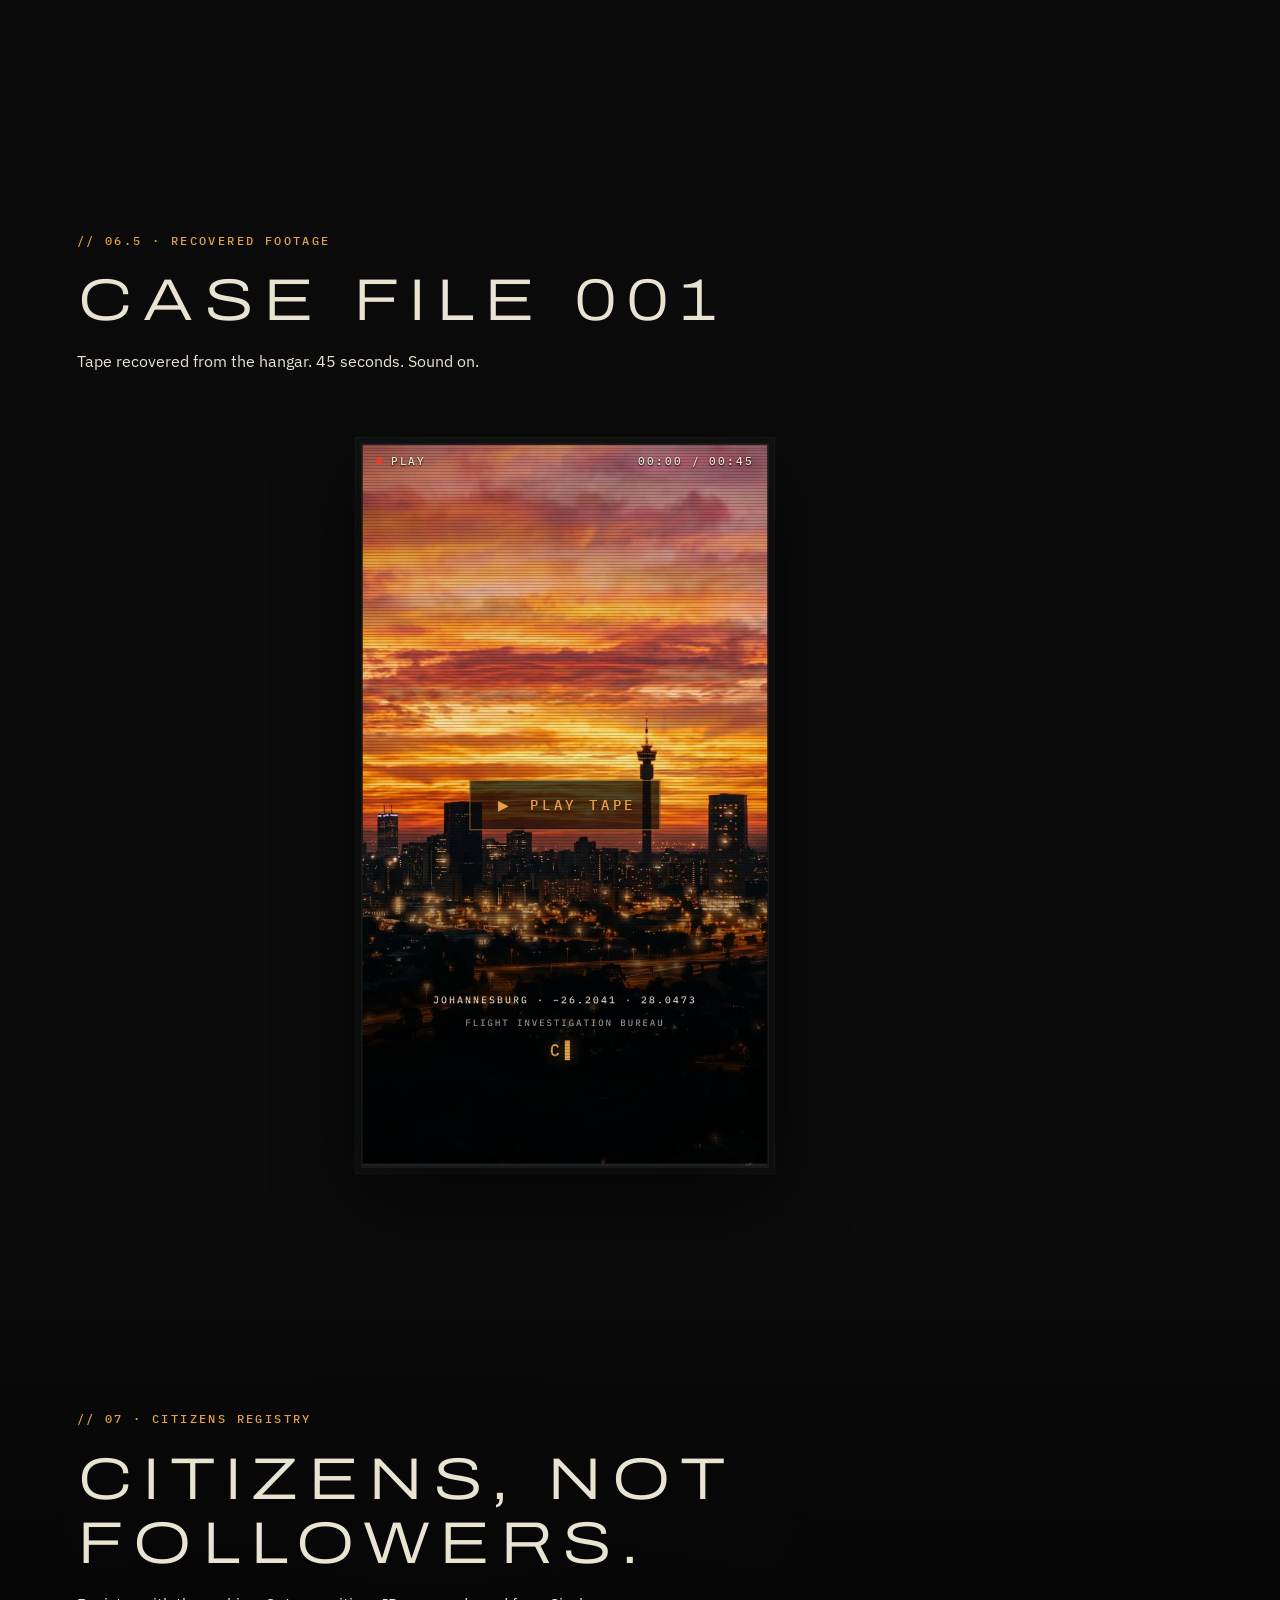
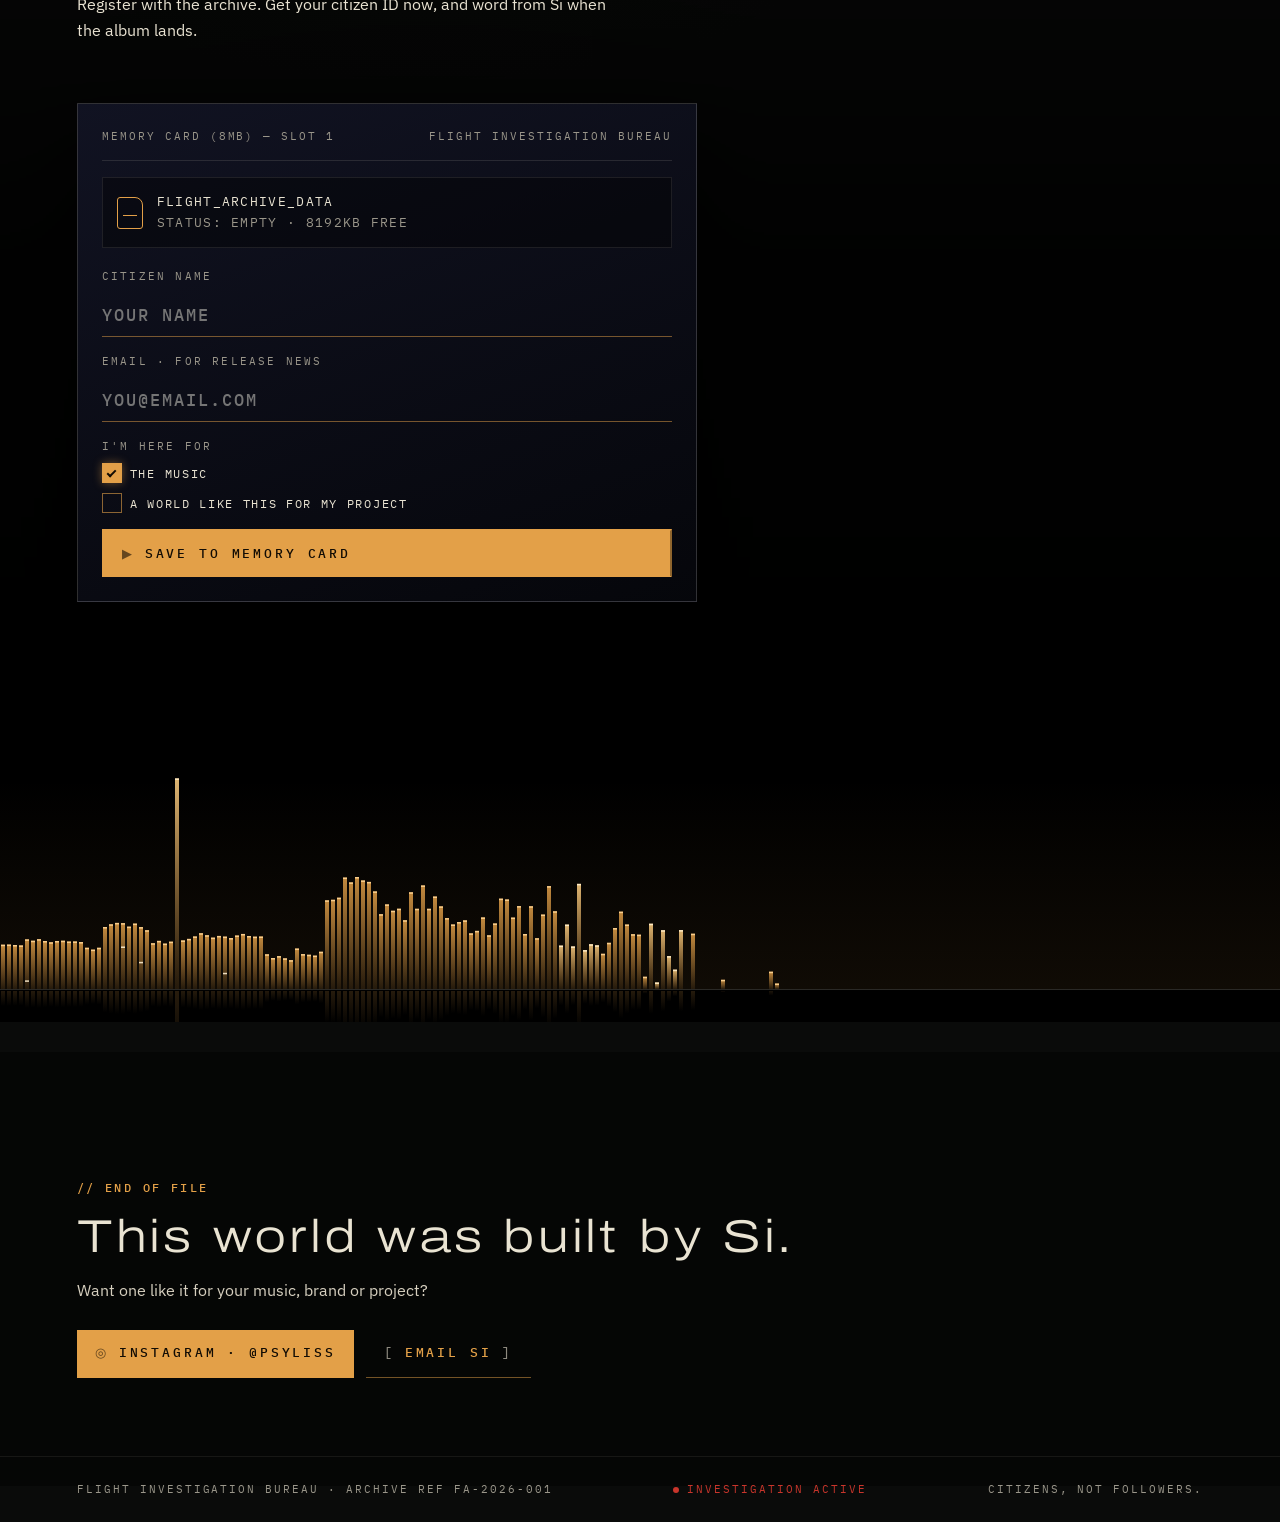
==== commit 391373b8: "Registry collects email and interest; builder credit with Instagram and email - Memory card form: na" ====
--- a/index.html
+++ b/index.html
@@ -432,24 +432,40 @@
       <header class="space__head">
         <p class="label">// 07 · CITIZENS REGISTRY</p>
         <h2 class="space__title">CITIZENS, NOT FOLLOWERS.</h2>
-        <p class="space__lede">Register with the archive and receive your citizen ID.</p>
+        <p class="space__lede">Register with the archive. Get your citizen ID now, and word from Si when the album lands.</p>
       </header>
       <div class="memcard" id="memcard">
         <div class="memcard__hd"><span>MEMORY CARD (8MB) — SLOT 1</span><span>FLIGHT INVESTIGATION BUREAU</span></div>
         <div class="memcard__slot"><span class="memcard__icon" aria-hidden="true"></span><div><p>FLIGHT_ARCHIVE_DATA</p><p class="dim" id="mc-free">STATUS: EMPTY · <span data-count="8192">8192</span>KB FREE</p></div></div>
         <form class="memcard__form" id="mc-form" autocomplete="on">
           <label><span>CITIZEN NAME</span><input name="name" id="mc-name" required maxlength="28" placeholder="YOUR NAME" autocomplete="nickname"></label>
-          <button class="btn" type="submit"><span>[</span> SAVE TO MEMORY CARD <span>]</span></button>
+          <label><span>EMAIL · FOR RELEASE NEWS</span><input name="email" id="mc-email" type="email" required maxlength="80" placeholder="YOU@EMAIL.COM" autocomplete="email" class="lc"></label>
+          <fieldset class="memcard__opts"><legend>I'M HERE FOR</legend>
+            <label class="chk"><input type="checkbox" name="music" id="mc-music" checked><span>THE MUSIC</span></label>
+            <label class="chk"><input type="checkbox" name="world" id="mc-world"><span>A WORLD LIKE THIS FOR MY PROJECT</span></label>
+          </fieldset>
+          <button class="btn btn--solid" type="submit"><span>▶</span> SAVE TO MEMORY CARD</button>
+          <div class="savebar" id="mc-save" hidden><p>SAVING… DO NOT REMOVE MEMORY CARD</p><span><i></i></span></div>
         </form>
         <div class="idcard" id="idcard" hidden>
           <canvas id="id-canvas" width="1080" height="680" aria-label="Your citizen ID card"></canvas>
           <div class="idcard__actions">
             <a class="btn" id="id-save" download="flight-archive-citizen-id.png"><span>[</span> SAVE ID <span>]</span></a>
           </div>
-          <p class="dim small">Your ID is saved on this device only. The registry goes live with the release.</p>
+          <p class="dim small" id="mc-note">You're on the list. Si will be in touch when the album lands.</p>
         </div>
       </div>
       <canvas class="registry__city" id="city-end" aria-hidden="true"></canvas>
+    </section>
+    <!-- 8 · THE BUILDER -->
+    <section class="builder" id="builder" aria-label="Who built this">
+      <p class="label">// END OF FILE</p>
+      <h2 class="builder__t">This world was built by Si.</h2>
+      <p class="builder__b">Want one like it for your music, brand or project?</p>
+      <div class="builder__cta">
+        <a class="btn btn--solid" href="https://www.instagram.com/psyliss/" target="_blank" rel="noopener"><span>◎</span> INSTAGRAM · @PSYLISS</a>
+        <a class="btn" href="mailto:silasmotseo@gmail.com?subject=A%20world%20like%20Flight%20Archive"><span>[</span> EMAIL SI <span>]</span></a>
+      </div>
     </section>
   </main>
 
--- a/css/spaces.css
+++ b/css/spaces.css
@@ -699,3 +699,26 @@
 /* the black box searches with scroll when there is no audio yet */
 .recorder.searching .recorder__wave i { background: rgba(227,160,72,.35); transition: height .08s; }
 .recorder.searching .recorder__play { opacity: .3; }
+
+/* ── REGISTRY: email, interests, save bar ── */
+.memcard__form input.lc { text-transform: none; }
+.memcard__form input.lc::placeholder { text-transform: uppercase; }
+.memcard__opts { border: 0; padding: 0; margin: 0; display: grid; gap: 10px; }
+.memcard__opts legend { font-size: 11px; letter-spacing: .2em; color: var(--ash); margin-bottom: 8px; }
+.chk { display: flex !important; grid-template-columns: none; align-items: center; gap: 12px; cursor: pointer; font-size: 12px !important; letter-spacing: .14em !important; color: var(--paper) !important; }
+.chk input { appearance: none; -webkit-appearance: none; flex: none; width: 20px; height: 20px; border: 1px solid rgba(227,160,72,.6); background: transparent; display: grid; place-items: center; margin: 0; padding: 0; cursor: pointer; }
+.chk input:checked { background: var(--amber); box-shadow: 0 0 10px rgba(227,160,72,.45); }
+.chk input:checked::after { content: ""; width: 9px; height: 5px; border-left: 2px solid #120c04; border-bottom: 2px solid #120c04; rotate: -45deg; translate: 0 -1px; }
+.savebar p { font: 500 11px/1 var(--mono); letter-spacing: .2em; color: var(--amber); margin-bottom: 10px; animation: beacon .9s steps(1) infinite; }
+.savebar span { display: block; height: 10px; border: 1px solid rgba(227,160,72,.5); padding: 2px; }
+.savebar i { display: block; height: 100%; width: 0; background: repeating-linear-gradient(90deg, var(--amber) 0 10px, transparent 10px 13px); transition: width 1.8s steps(18); }
+.savebar.go i { width: 100%; }
+.memcard__err { font: 500 11px/1.5 var(--mono); letter-spacing: .14em; color: var(--red); }
+
+/* ── THE BUILDER: quiet credit for people who want a world like this ── */
+.builder { position: relative; z-index: 2; padding: 14vh var(--pad, 20px) 12vh; background: #050605; }
+.builder > * { max-width: 900px; }
+.builder__t { margin-top: 14px; font-family: var(--display); font-stretch: 125%; font-weight: 300; font-size: clamp(26px, 5vw, 46px); letter-spacing: .06em; line-height: 1.15; color: var(--paper); }
+.builder__b { margin-top: 14px; color: #d6cfbf; font-size: 16px; }
+.builder__cta { margin-top: 26px; display: flex; flex-wrap: wrap; gap: 12px; }
+html.scrub .builder { opacity: clamp(0, var(--sp, 0) * 2, 1); translate: 0 calc((1 - var(--sp, 0)) * 30px); }
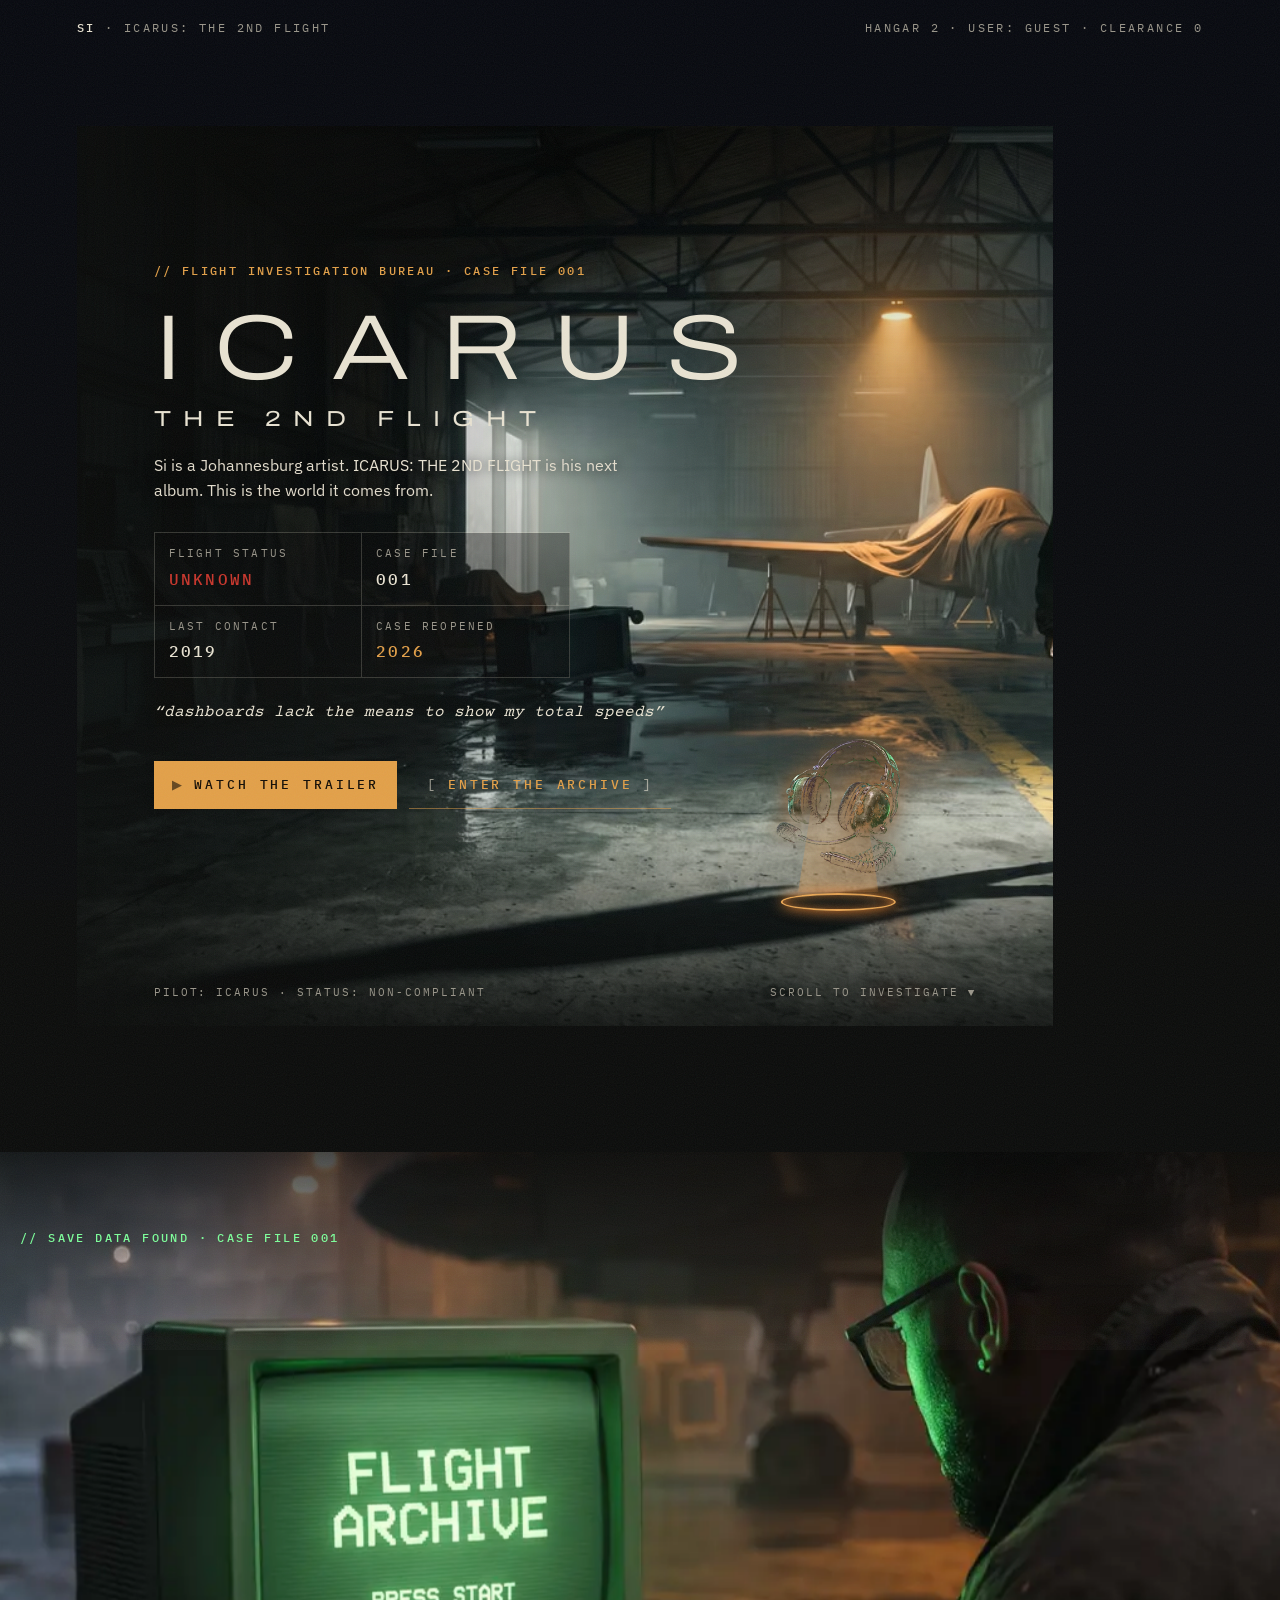
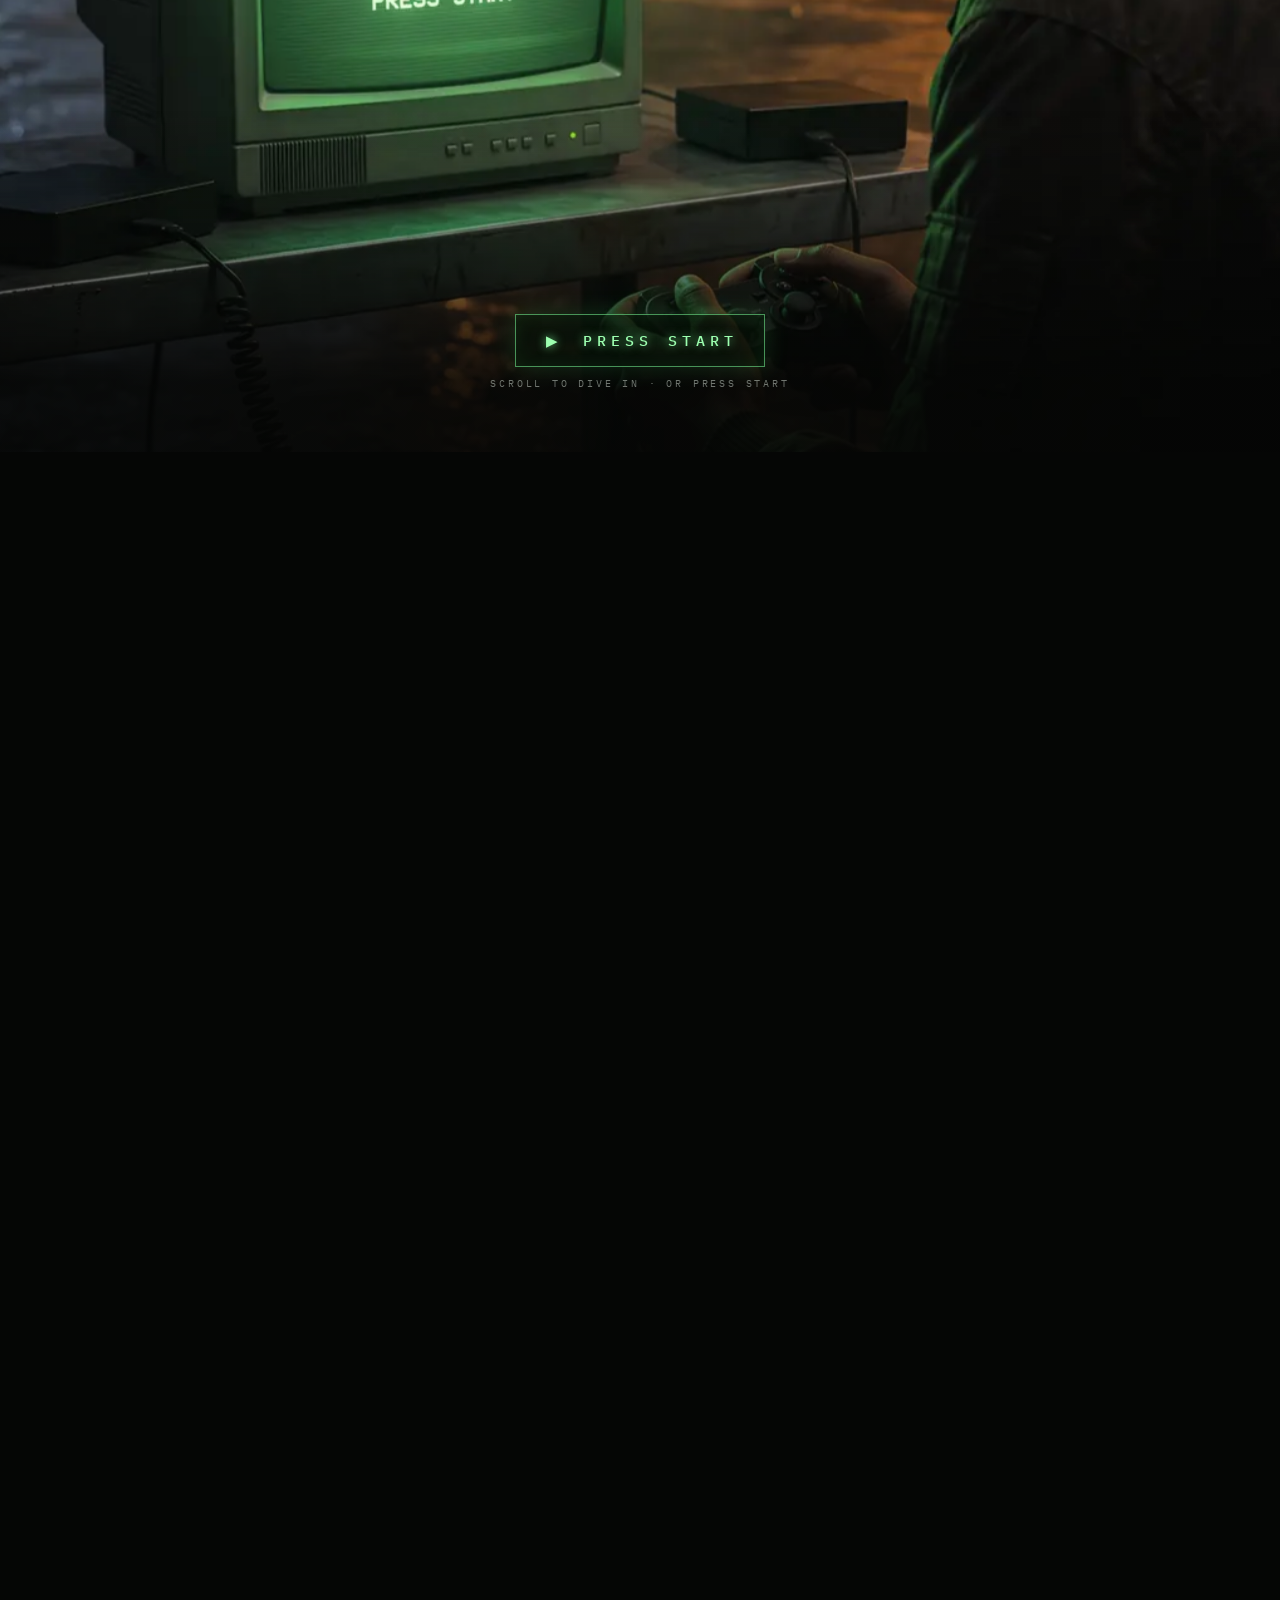
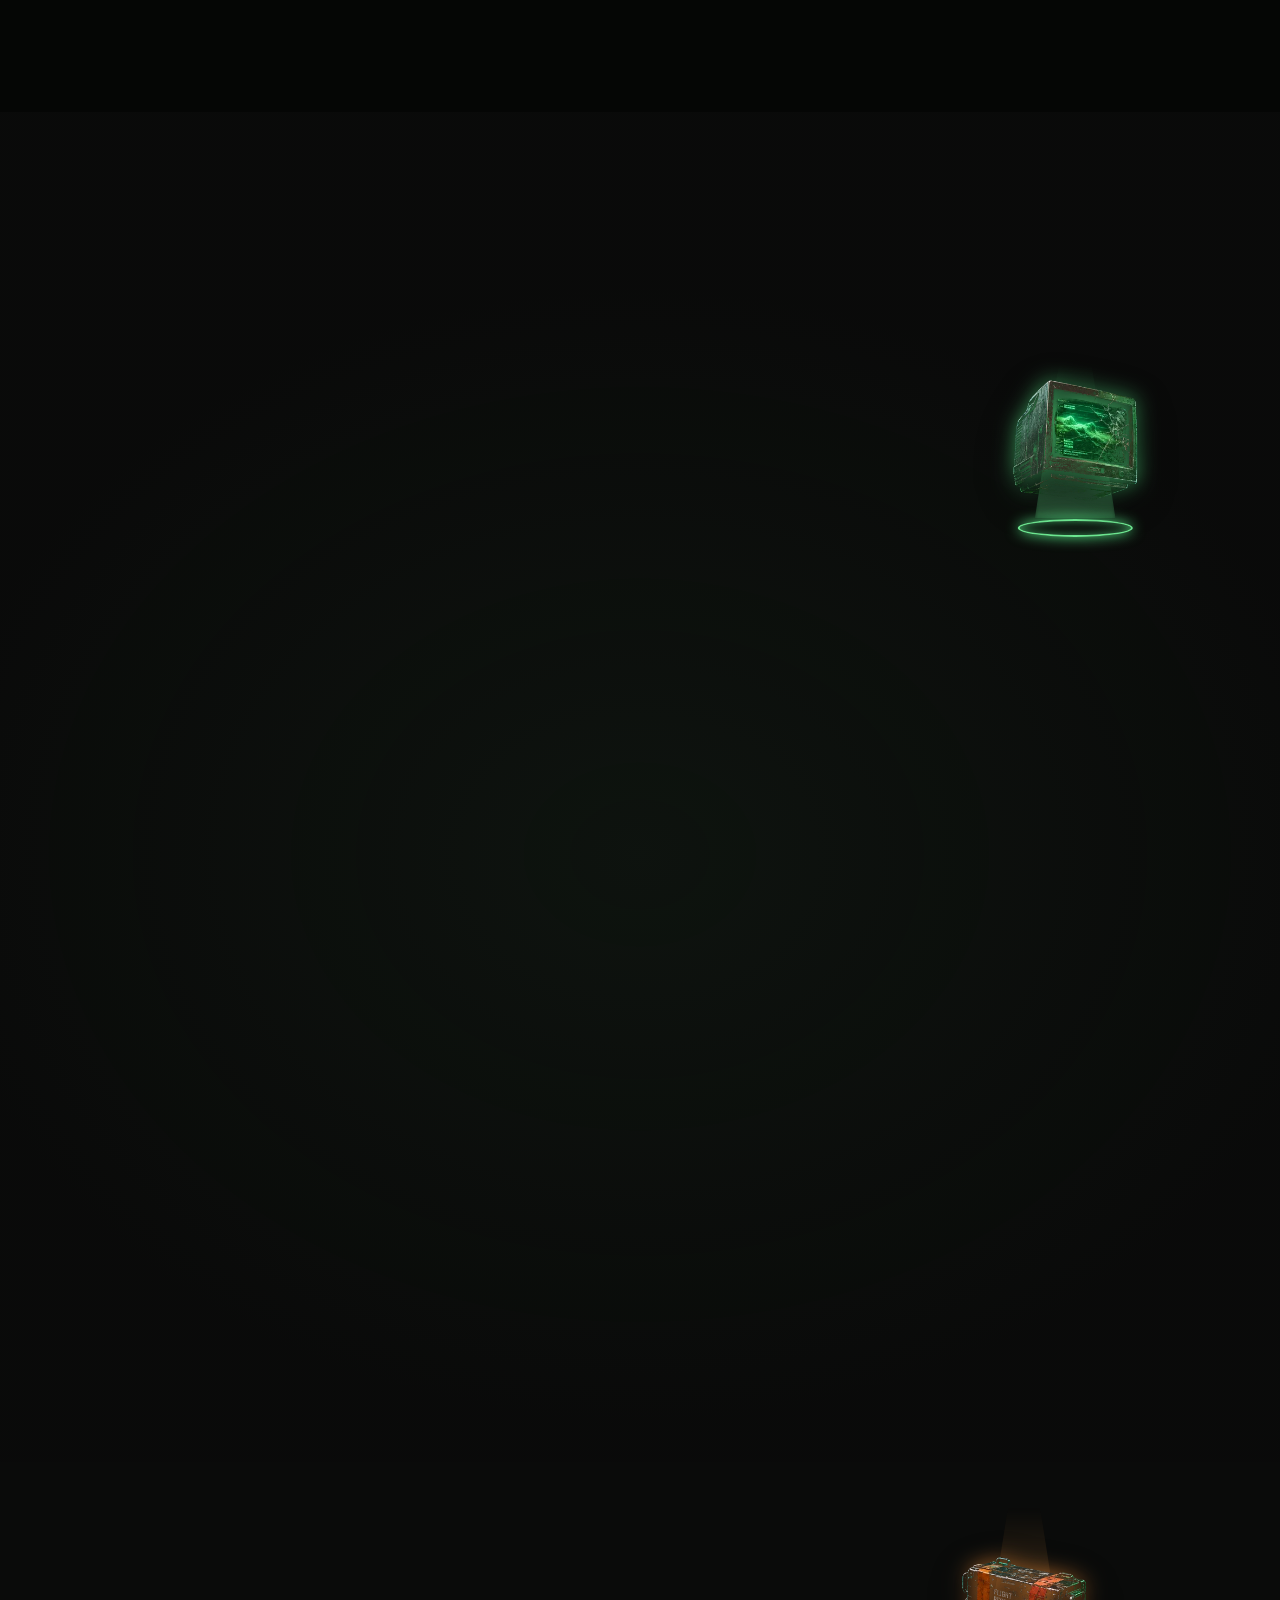
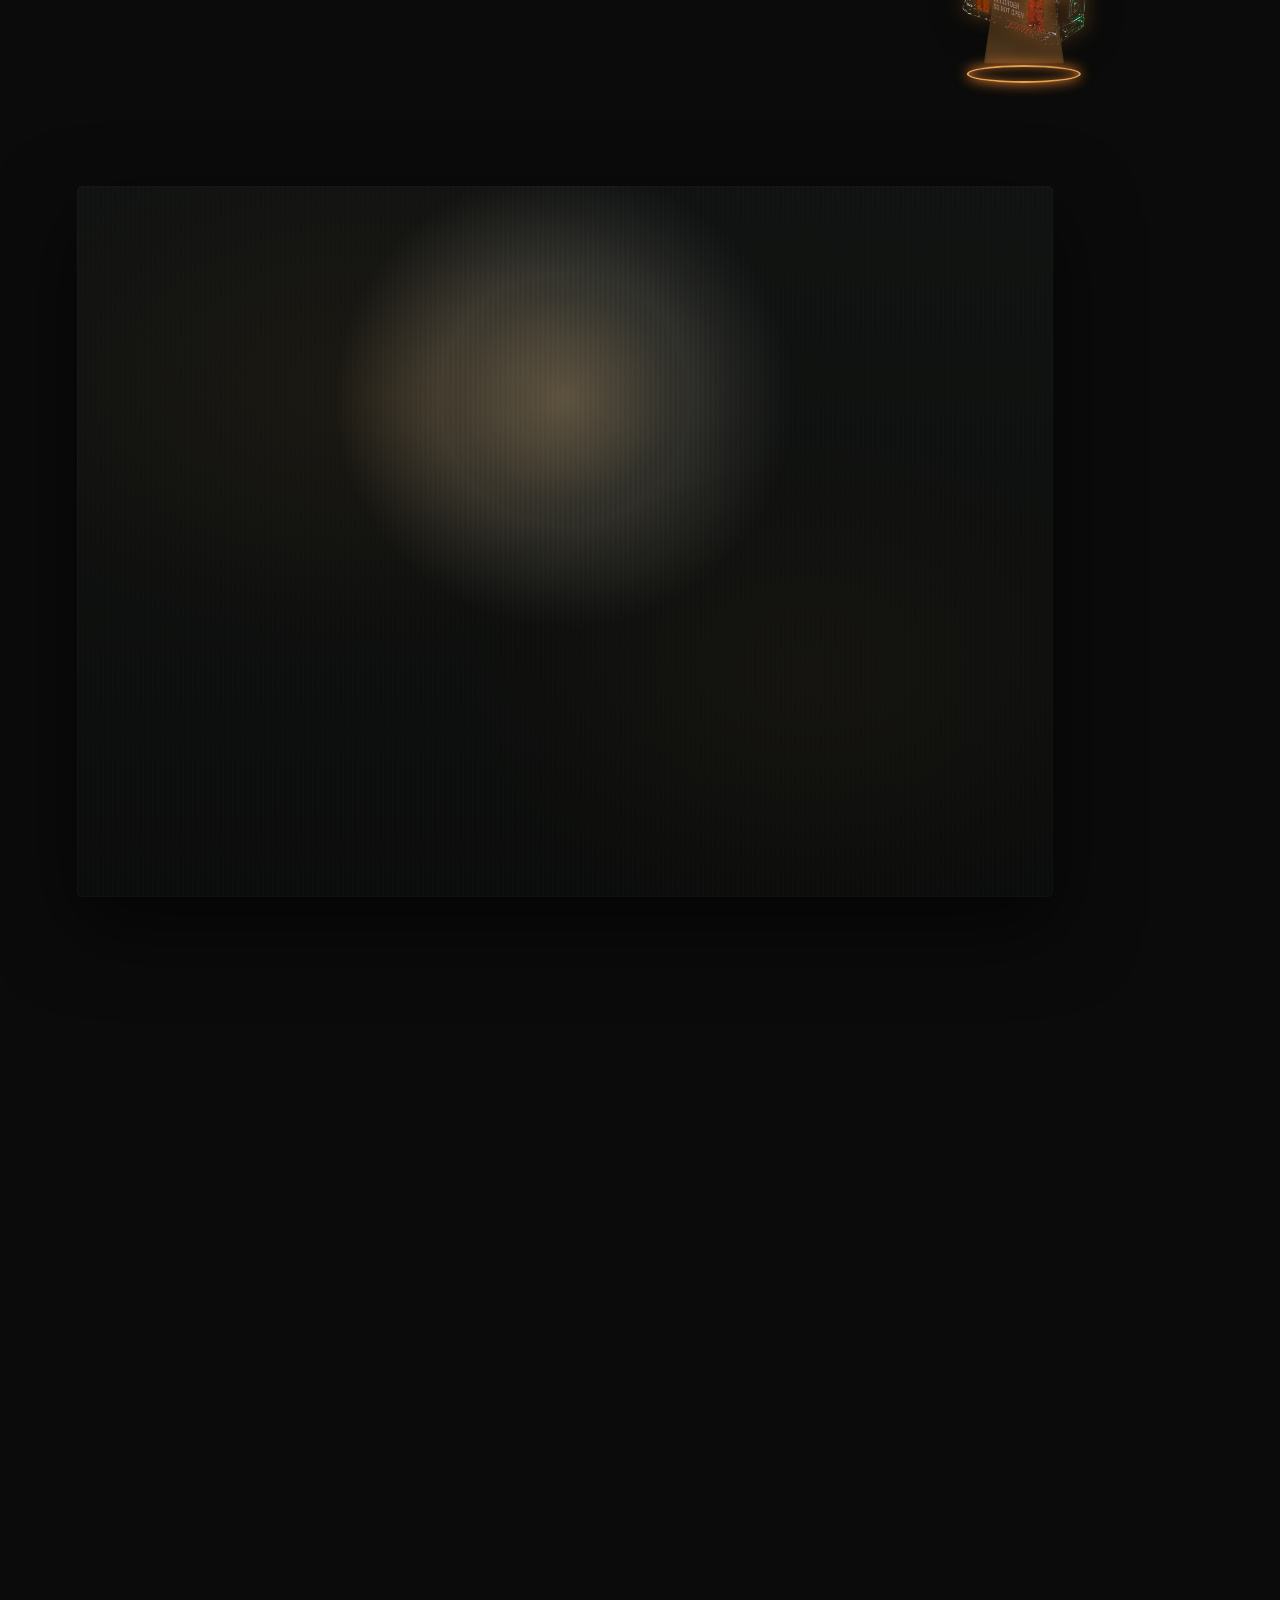
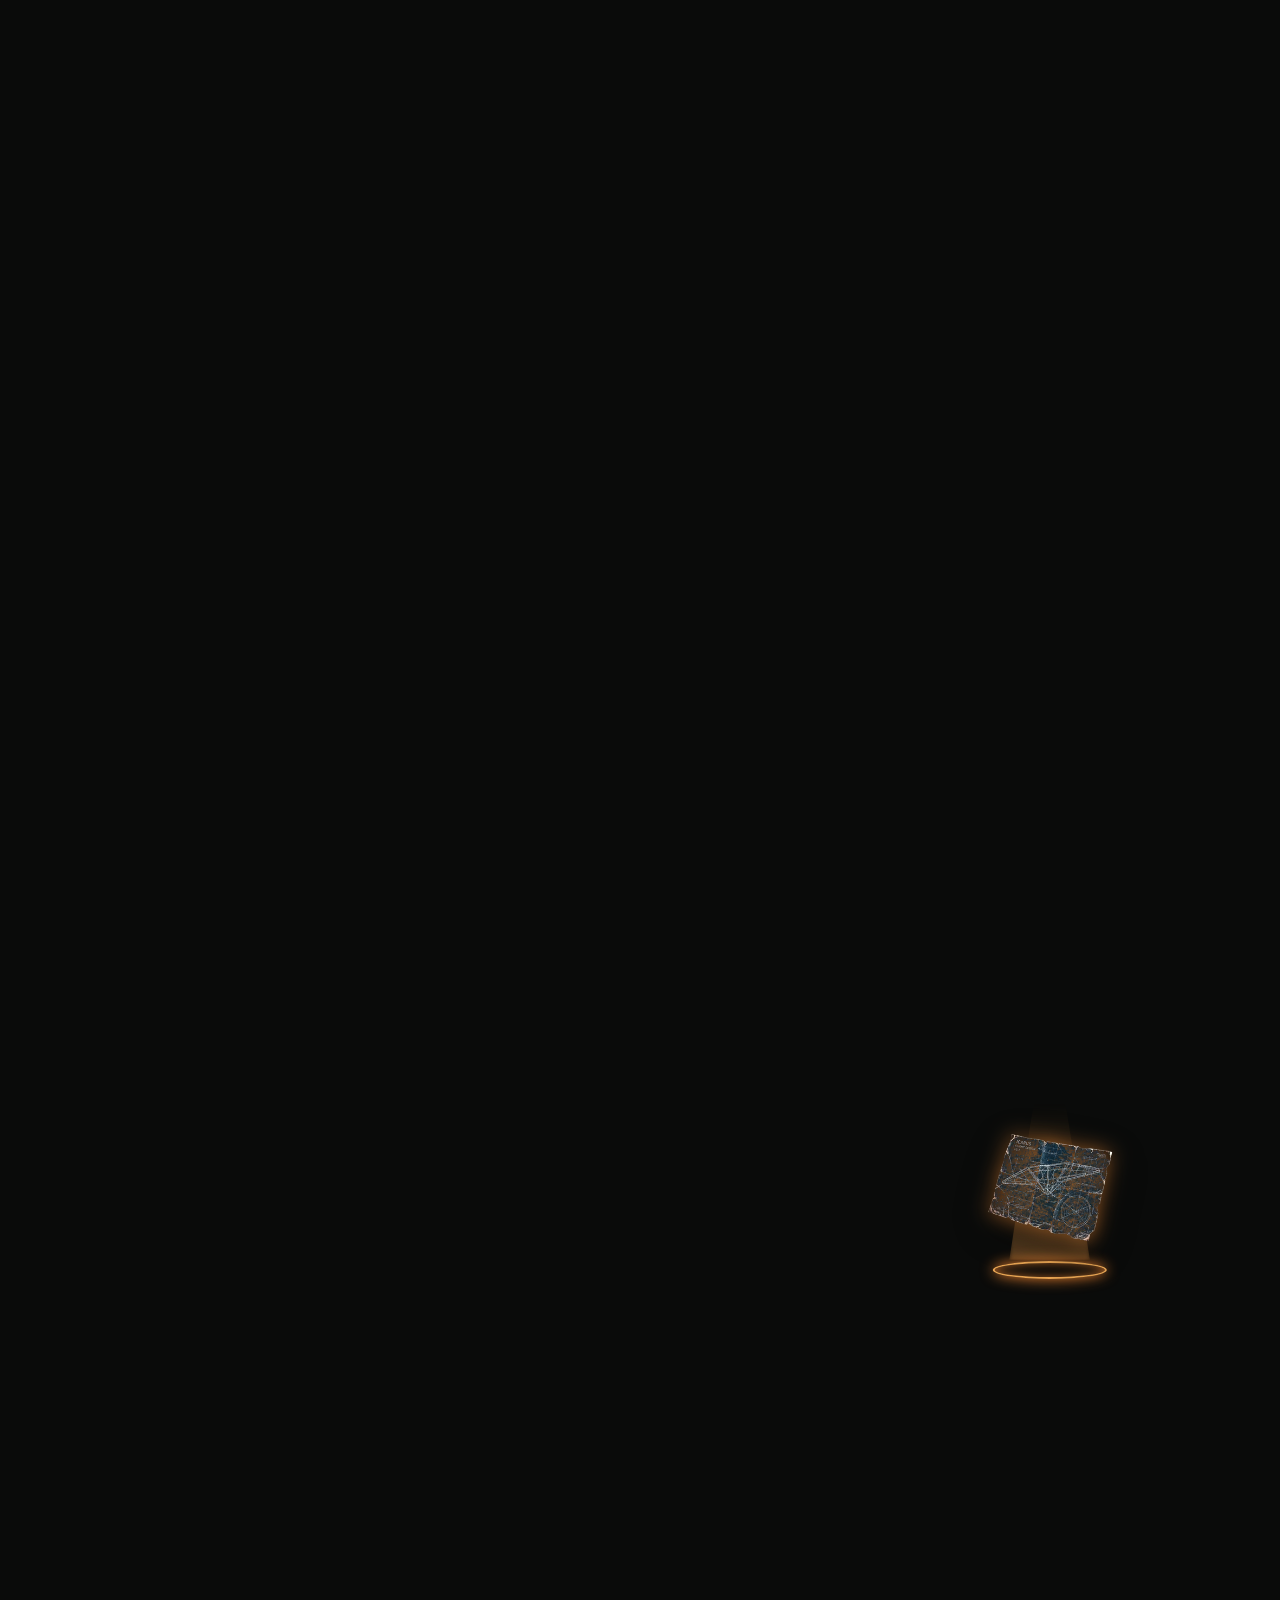
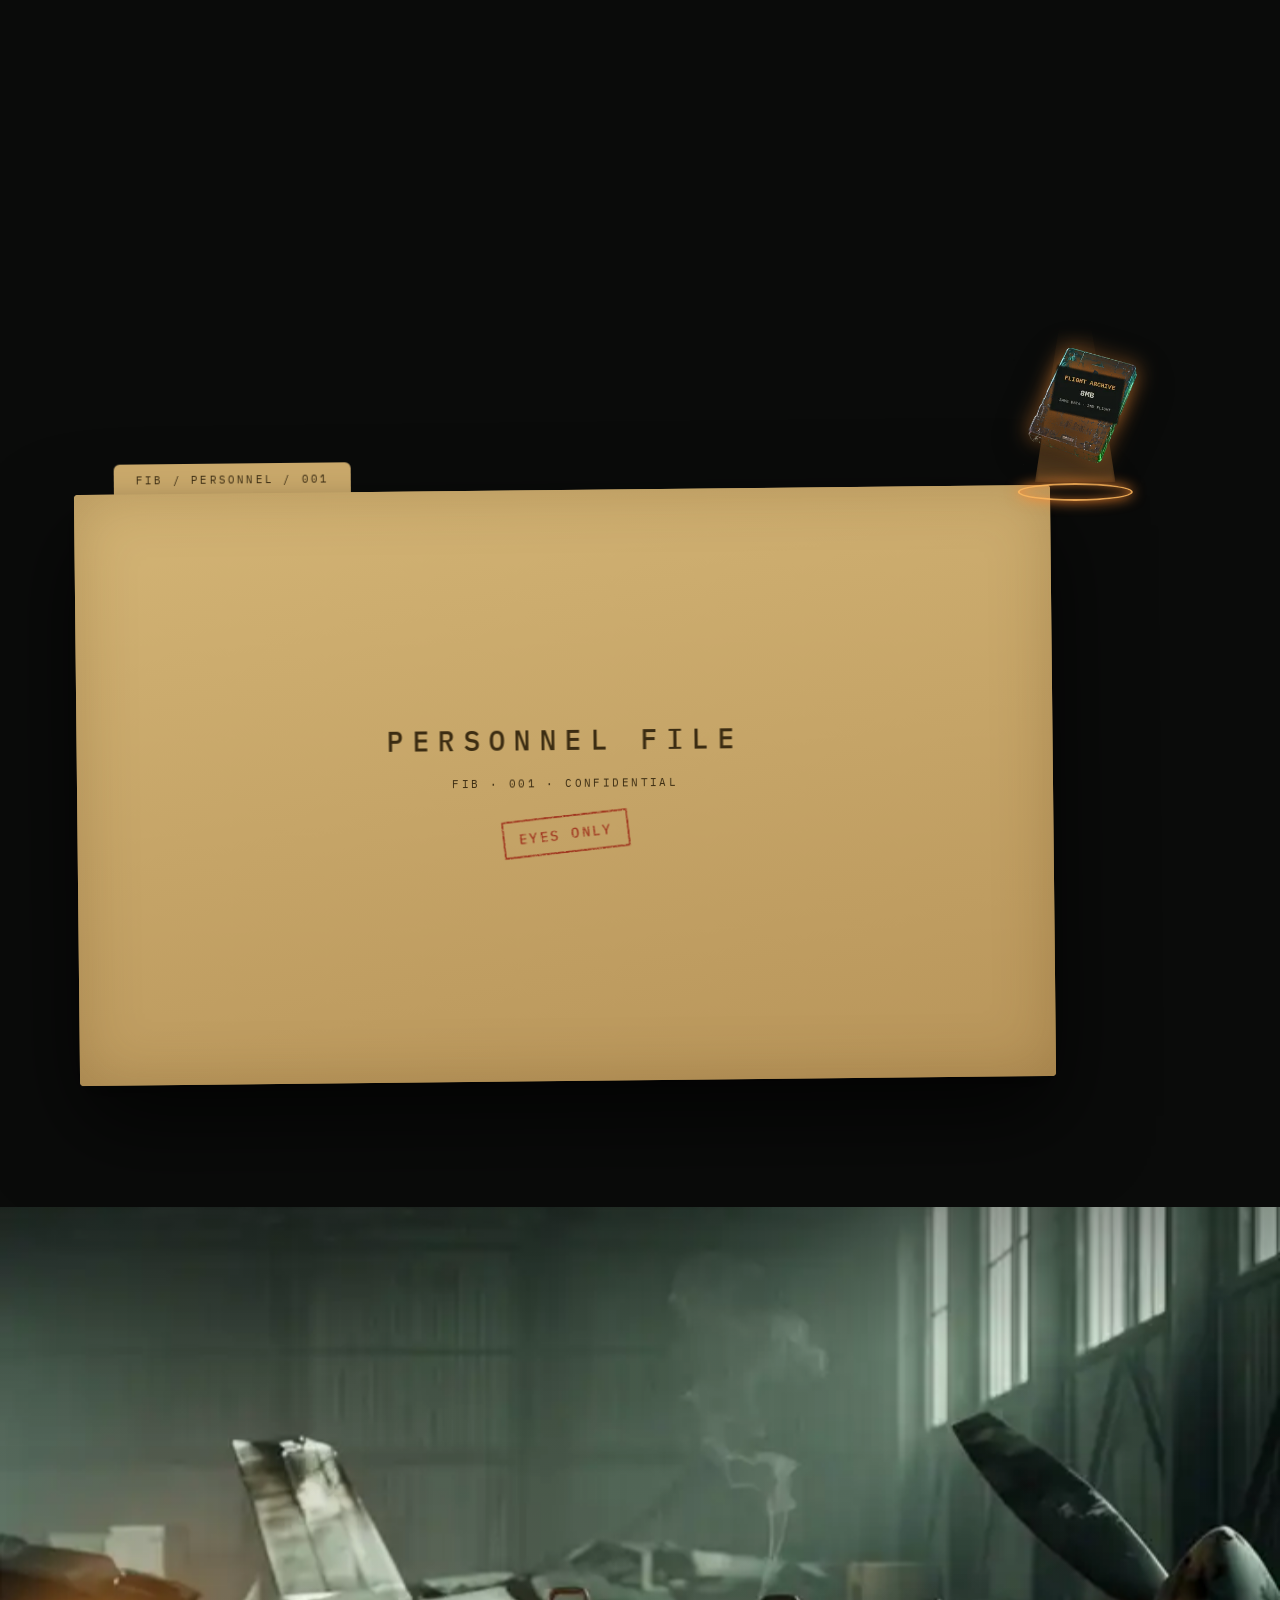
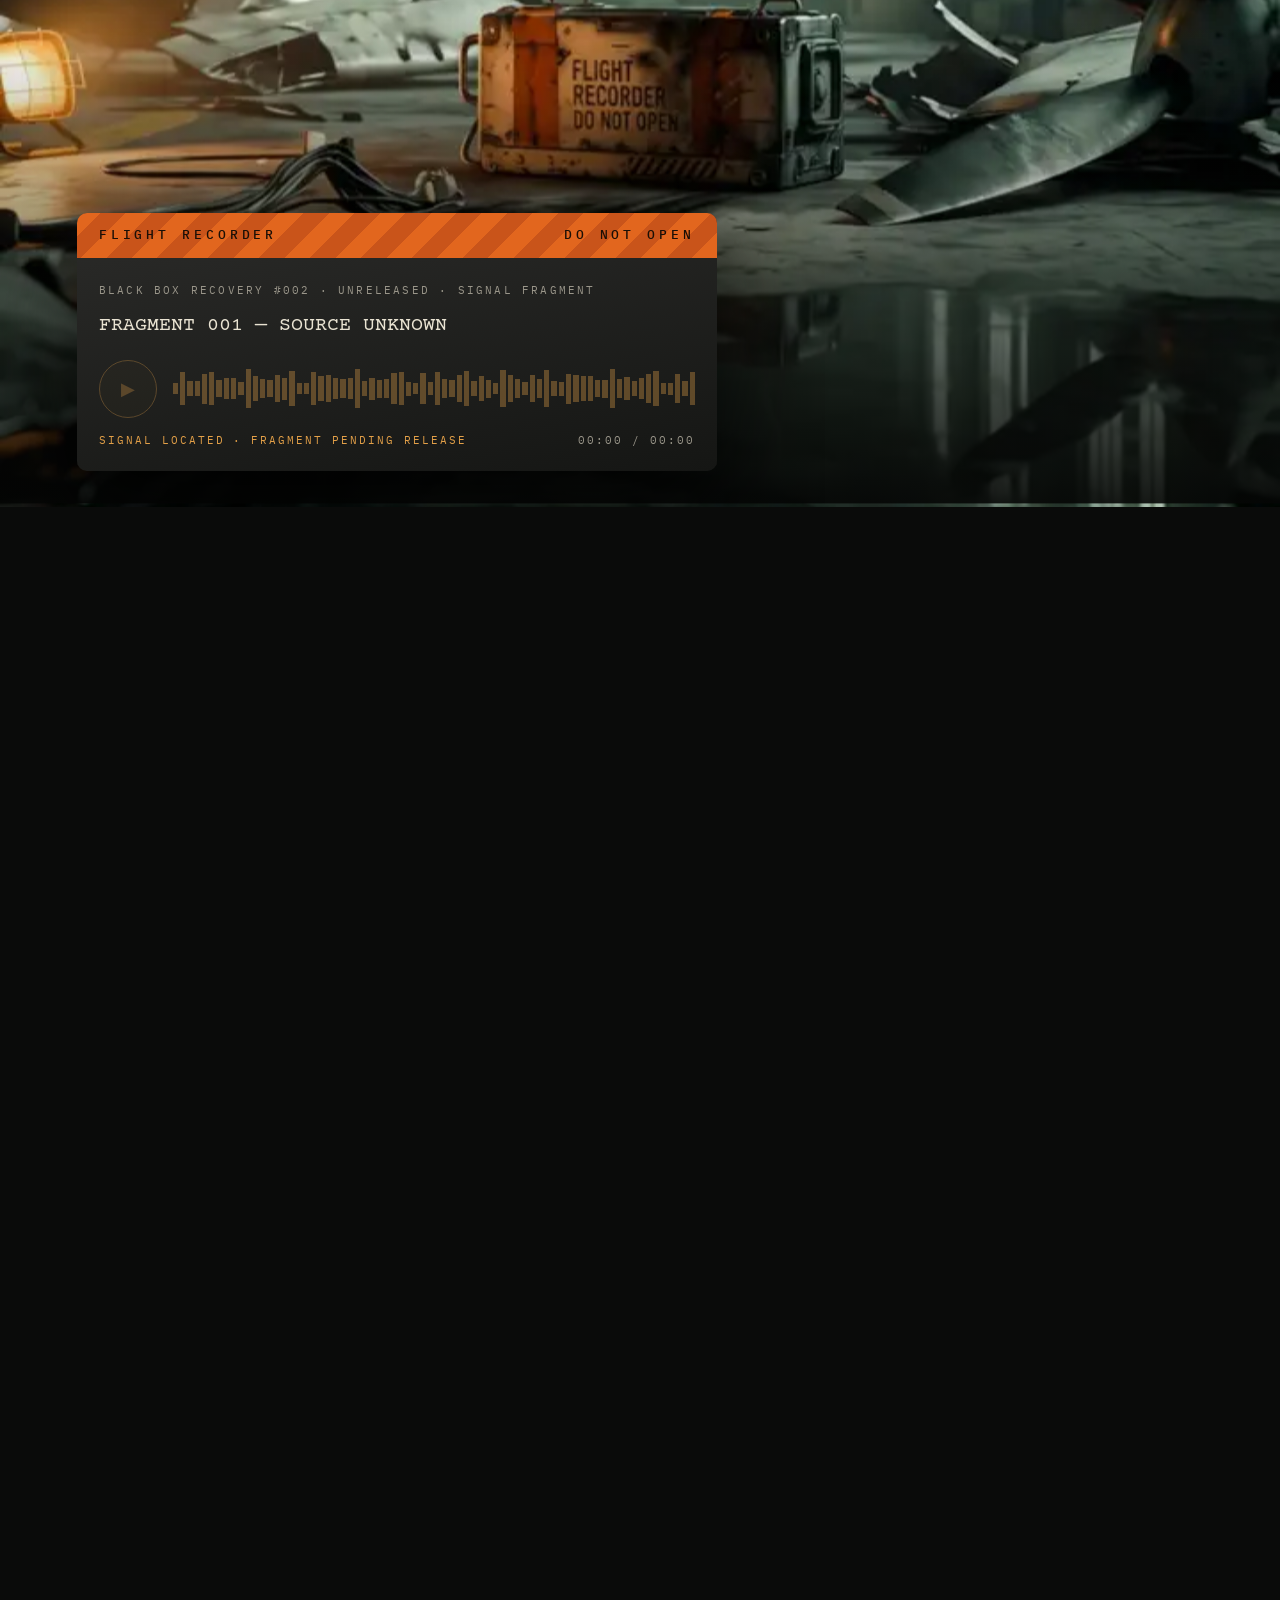
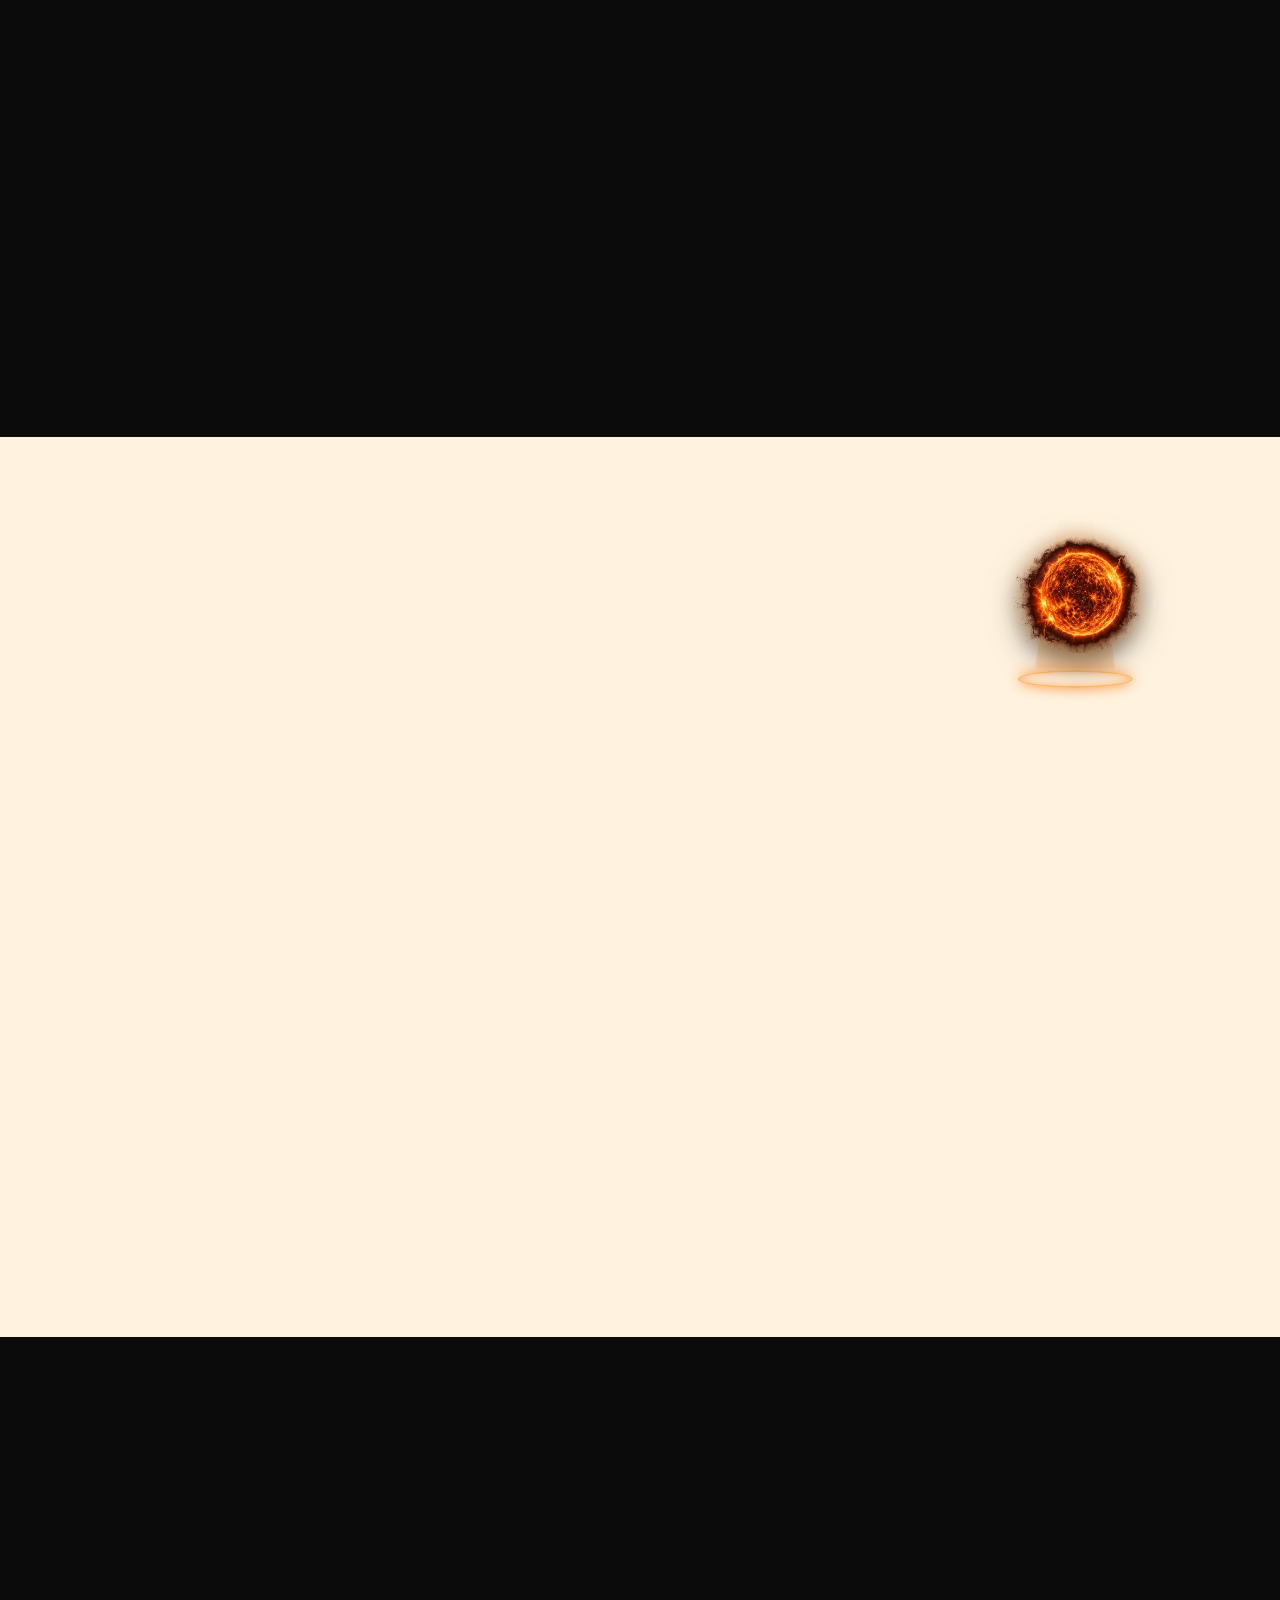
==== commit 3fdb6109: "Film scenes: flight recorder recovery and cockpit finale, scrubbed by scroll - New pinned RECOVERY s" ====
--- a/index.html
+++ b/index.html
@@ -337,13 +337,42 @@
       </div>
     </section>
 
+    <!-- 5.5 · RECOVERY: the flight recorder, found by scroll -->
+    <section class="space recovery" id="recovery" data-space="RECOVERY" aria-label="The flight recorder">
+      <div class="recovery__pin">
+        <canvas class="film" data-seq="/assets/seq/recorder_" data-frames="96" aria-hidden="true"></canvas>
+        <i class="film__shade" aria-hidden="true"></i>
+        <header class="space__head recovery__head">
+          <p class="label">// 05.5 · RECOVERY</p>
+          <h2 class="space__title">BLACK BOX</h2>
+          <p class="space__lede">Found in the wreckage. Still transmitting.</p>
+        </header>
+        <div class="recorder" id="bb">
+          <div class="recorder__band"><span>FLIGHT RECORDER</span><span>DO NOT OPEN</span></div>
+          <div class="recorder__face">
+            <p class="recorder__id">BLACK BOX RECOVERY #002 · UNRELEASED · SIGNAL FRAGMENT</p>
+            <p class="recorder__t">FRAGMENT 001 — SOURCE UNKNOWN</p>
+            <div class="recorder__row">
+              <button class="recorder__play" id="bb-play" type="button" aria-label="Play recovered audio">▶</button>
+              <div class="recorder__wave" id="bb-wave" aria-hidden="true"></div>
+            </div>
+            <div class="recorder__meta"><span id="bb-st">SIGNAL: SEARCHING</span><span id="bb-tm">00:00 / 00:00</span></div>
+          </div>
+          <audio id="bb-au" preload="metadata" src="/assets/audio/blackbox-001.mp3"></audio>
+        </div>
+      </div>
+    </section>
+
     <!-- 6 · THE COCKPIT / BLACK BOX -->
     <section class="space cockpit" id="cockpit" data-space="COCKPIT" aria-label="The cockpit">
       <div class="cockpit__pin">
+      <canvas class="film film--cockpit" data-seq="/assets/seq/cockpit_" data-frames="120" aria-hidden="true"></canvas>
+      <i class="film__shade" aria-hidden="true"></i>
+      <i class="whiteout" aria-hidden="true"></i>
       <header class="space__head">
         <p class="label">// 06 · THE COCKPIT</p>
-        <h2 class="space__title">BLACK BOX</h2>
-        <p class="space__lede">Final climb. The flight recorder is still searching for the signal.</p>
+        <h2 class="space__title">FINAL CLIMB</h2>
+        <p class="space__lede">Final climb. Straight into the sun.</p>
       </header>
 
       <div class="panel" aria-hidden="true">
@@ -396,19 +425,6 @@
         </div>
       </div>
 
-      <div class="recorder" id="bb">
-        <div class="recorder__band"><span>FLIGHT RECORDER</span><span>DO NOT OPEN</span></div>
-        <div class="recorder__face">
-          <p class="recorder__id">BLACK BOX RECOVERY #002 · UNRELEASED · SIGNAL FRAGMENT</p>
-          <p class="recorder__t">FRAGMENT 001 — SOURCE UNKNOWN</p>
-          <div class="recorder__row">
-            <button class="recorder__play" id="bb-play" type="button" aria-label="Play recovered audio">▶</button>
-            <div class="recorder__wave" id="bb-wave" aria-hidden="true"></div>
-          </div>
-          <div class="recorder__meta"><span id="bb-st">SIGNAL: SEARCHING</span><span id="bb-tm">00:00 / 00:00</span></div>
-        </div>
-        <audio id="bb-au" preload="metadata" src="/assets/audio/blackbox-001.mp3"></audio>
-      </div>
       </div>
     </section>
 
@@ -484,6 +500,7 @@
   <script src="/js/path.js" defer></script>
   <script src="/js/personnel.js" defer></script>
   <script src="/js/cockpit.js" defer></script>
+  <script src="/js/seqscene.js" defer></script>
   <script src="/js/main.js" defer></script>
   <script src="/js/motion.js" defer></script>
   <script src="/js/pickups.js" defer></script>
--- a/css/spaces.css
+++ b/css/spaces.css
@@ -722,3 +722,34 @@
 .builder__b { margin-top: 14px; color: #d6cfbf; font-size: 16px; }
 .builder__cta { margin-top: 26px; display: flex; flex-wrap: wrap; gap: 12px; }
 html.scrub .builder { opacity: clamp(0, var(--sp, 0) * 2, 1); translate: 0 calc((1 - var(--sp, 0)) * 30px); }
+
+/* ── FILM SCENES: scroll-scrubbed footage (flight recorder, cockpit finale) ── */
+.film { position: absolute; inset: 0; width: 100%; height: 100%; display: block; z-index: 0; background: #050605; }
+.film__shade { position: absolute; inset: 0; z-index: 1; pointer-events: none;
+  background: linear-gradient(to bottom, rgba(5,6,5,.78), rgba(5,6,5,.1) 30%, transparent 55%, rgba(5,6,5,.55) 85%, rgba(5,6,5,.9)); }
+.recovery { position: relative; padding: 0; height: 100svh; }
+.recovery__pin { position: relative; height: 100svh; min-height: 560px; overflow: hidden; isolation: isolate; }
+html.scrub .recovery { height: 270svh; }
+html.scrub .recovery__pin { position: sticky; top: 0; }
+.recovery__head { position: absolute; z-index: 2; left: var(--pad, 20px); right: var(--pad, 20px); top: 76px; margin: 0;
+  opacity: calc(1 - clamp(0, (var(--fq, 0) - .12) / .2, 1)); translate: 0 calc(clamp(0, (var(--fq, 0) - .12) / .2, 1) * -24px); }
+.recovery .recorder { position: absolute; z-index: 3; left: var(--pad, 20px); right: var(--pad, 20px); bottom: max(24px, 4svh); max-width: 640px; margin: 0;
+  --k: clamp(0, (var(--fq, 0) - .7) / .2, 1); opacity: var(--k); transform: translateY(calc((1 - var(--k)) * 110%)); }
+html.scrub .recovery .recorder.reveal { opacity: var(--k); translate: 0 0; }
+/* cockpit: footage behind the instruments; the sun burns to white at the end of the climb */
+html.scrub .cockpit__pin { overflow: hidden; isolation: isolate; }
+.cockpit__pin { position: relative; }
+.cockpit__pin > .space__head, .cockpit__pin > .panel { position: relative; z-index: 2; }
+.cockpit .panel { background: linear-gradient(180deg, rgba(27,28,26,.88), rgba(15,16,14,.92)); backdrop-filter: blur(3px); -webkit-backdrop-filter: blur(3px); }
+.whiteout { position: absolute; inset: 0; z-index: 4; pointer-events: none; background: #fff3e0;
+  opacity: clamp(0, (var(--fq, 0) - .84) / .16, 1); }
+@media (prefers-reduced-motion: reduce) { .recovery .recorder { opacity: 1; transform: none; } .recovery__head { opacity: 1; } .whiteout { display: none; } }
+html.scrub .recovery .recovery__head.reveal, .recovery .recovery__head { opacity: calc(1 - clamp(0, (var(--fq, 0) - .1) / .2, 1)); translate: 0 calc(clamp(0, (var(--fq, 0) - .1) / .2, 1) * -24px); }
+.recovery .film, .recovery .film__shade { transform: translateY(calc(clamp(0, (var(--fq, 0) - .68) / .22, 1) * -17%)); }
+.recovery .film__shade { inset: 0 0 -20% 0; }
+.recovery .film { height: 122%; }
+/* cockpit film runs edge to edge; the padding moves inside the pin */
+.cockpit { padding-left: 0; padding-right: 0; padding-top: 0; padding-bottom: 0; }
+.cockpit__pin { padding-left: var(--pad, 20px); padding-right: var(--pad, 20px); }
+html.scrub .cockpit__pin { padding-left: var(--pad, 20px); padding-right: var(--pad, 20px); }
+.cockpit .film__shade { background: linear-gradient(to bottom, rgba(5,6,5,.7), rgba(5,6,5,.15) 26%, rgba(5,6,5,.05) 45%, rgba(5,6,5,.35) 70%, rgba(5,6,5,.8)); }
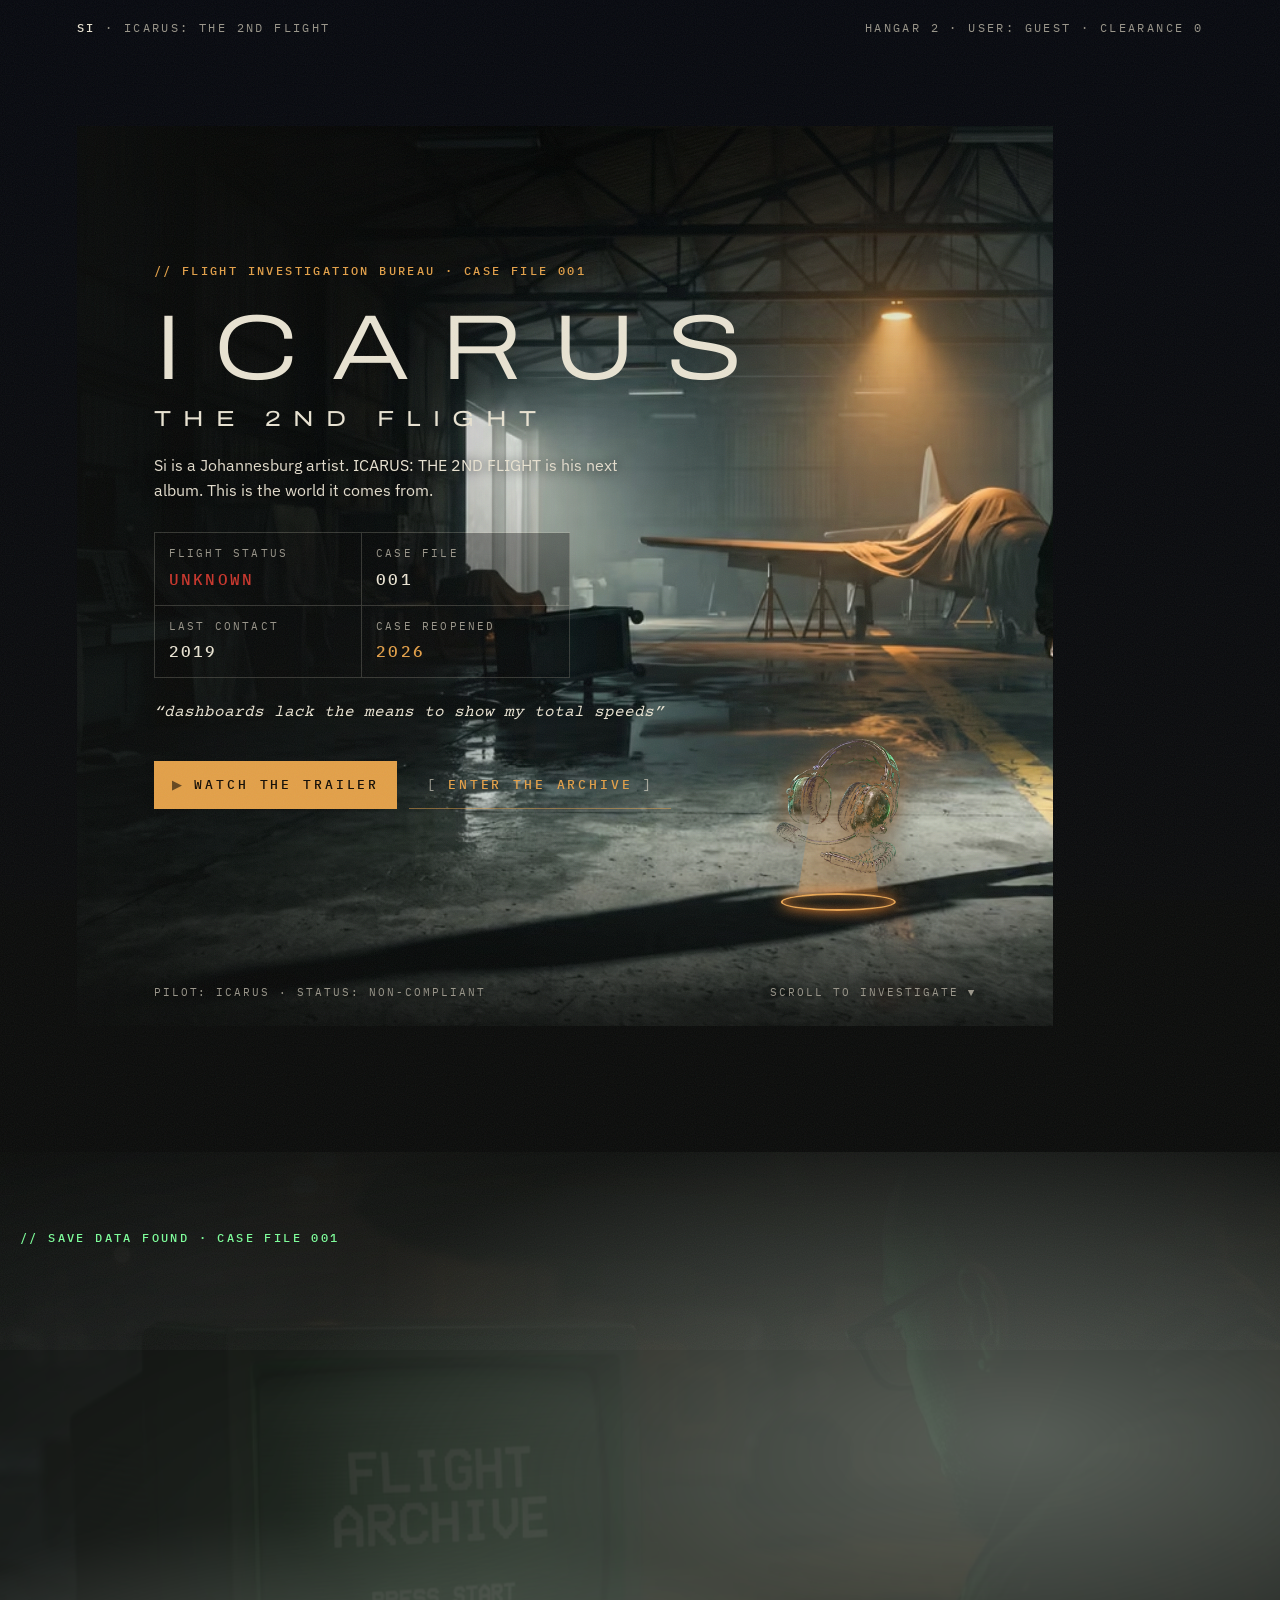
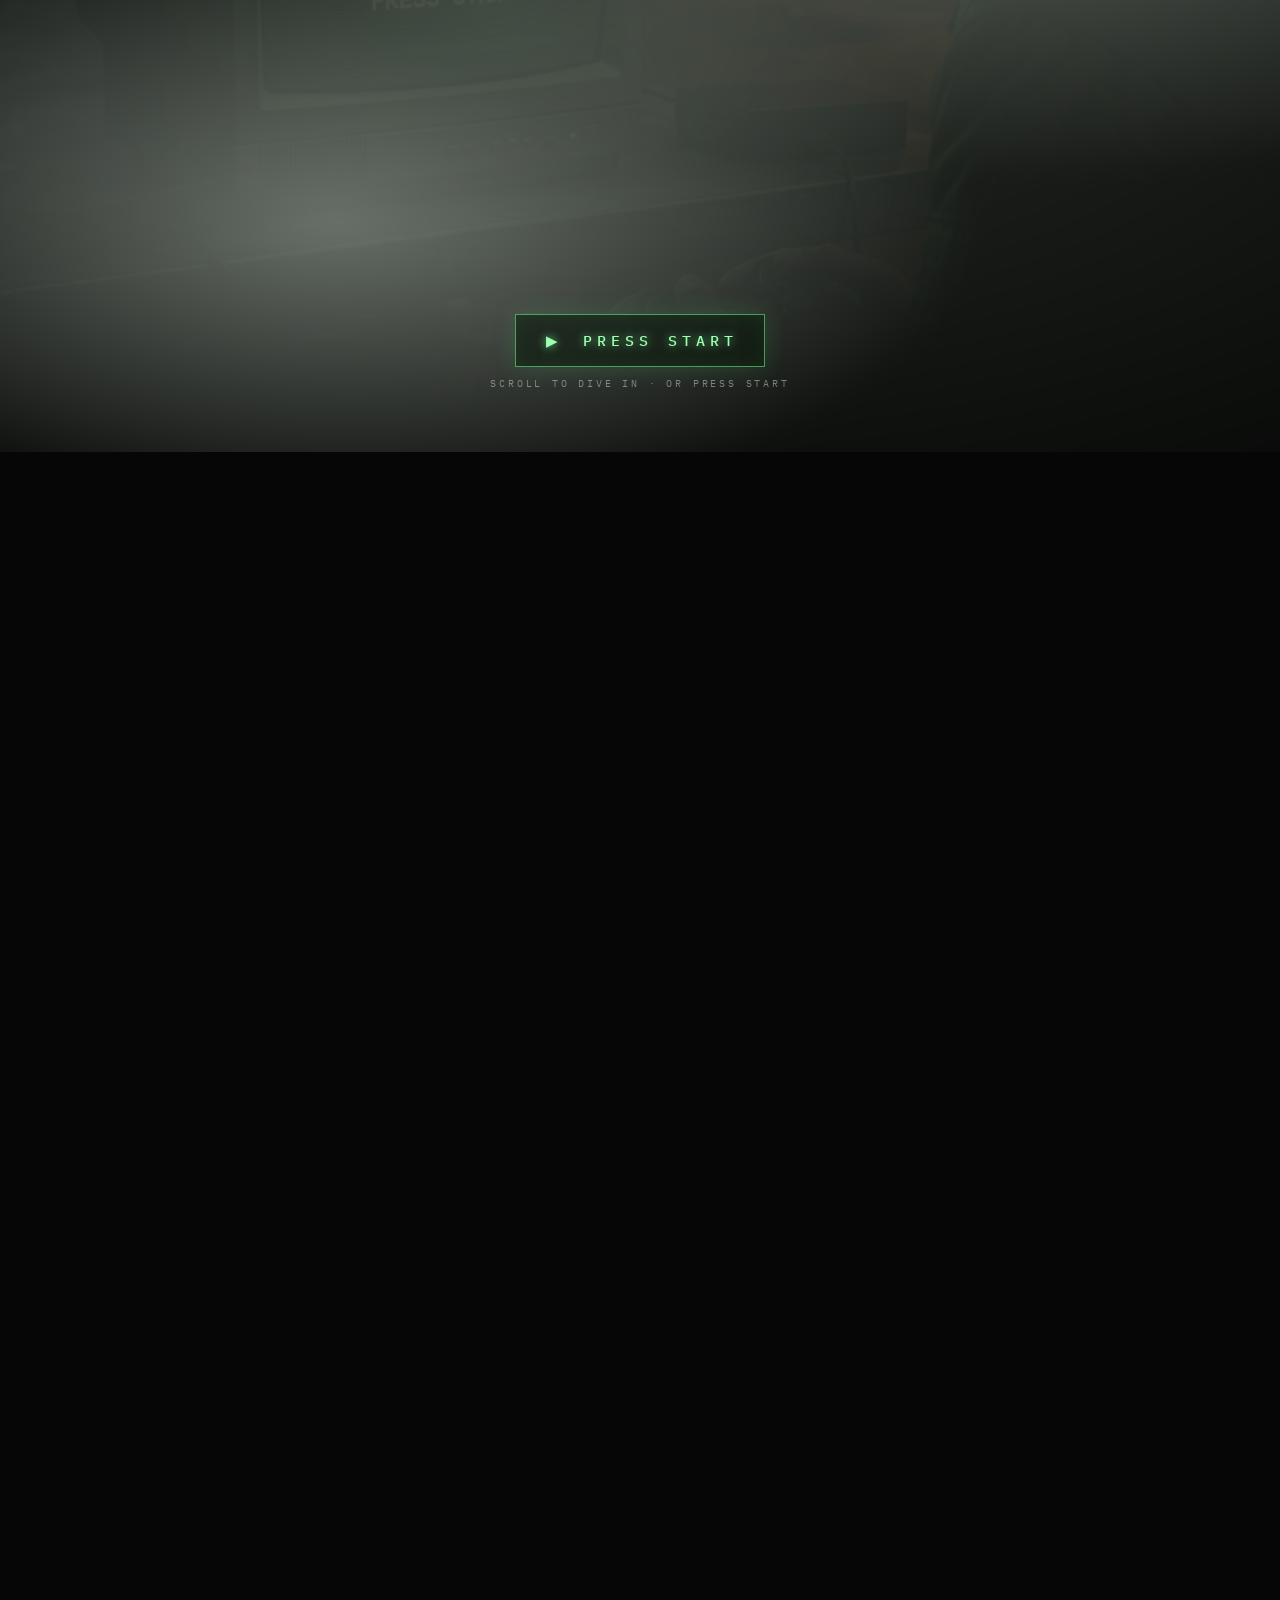
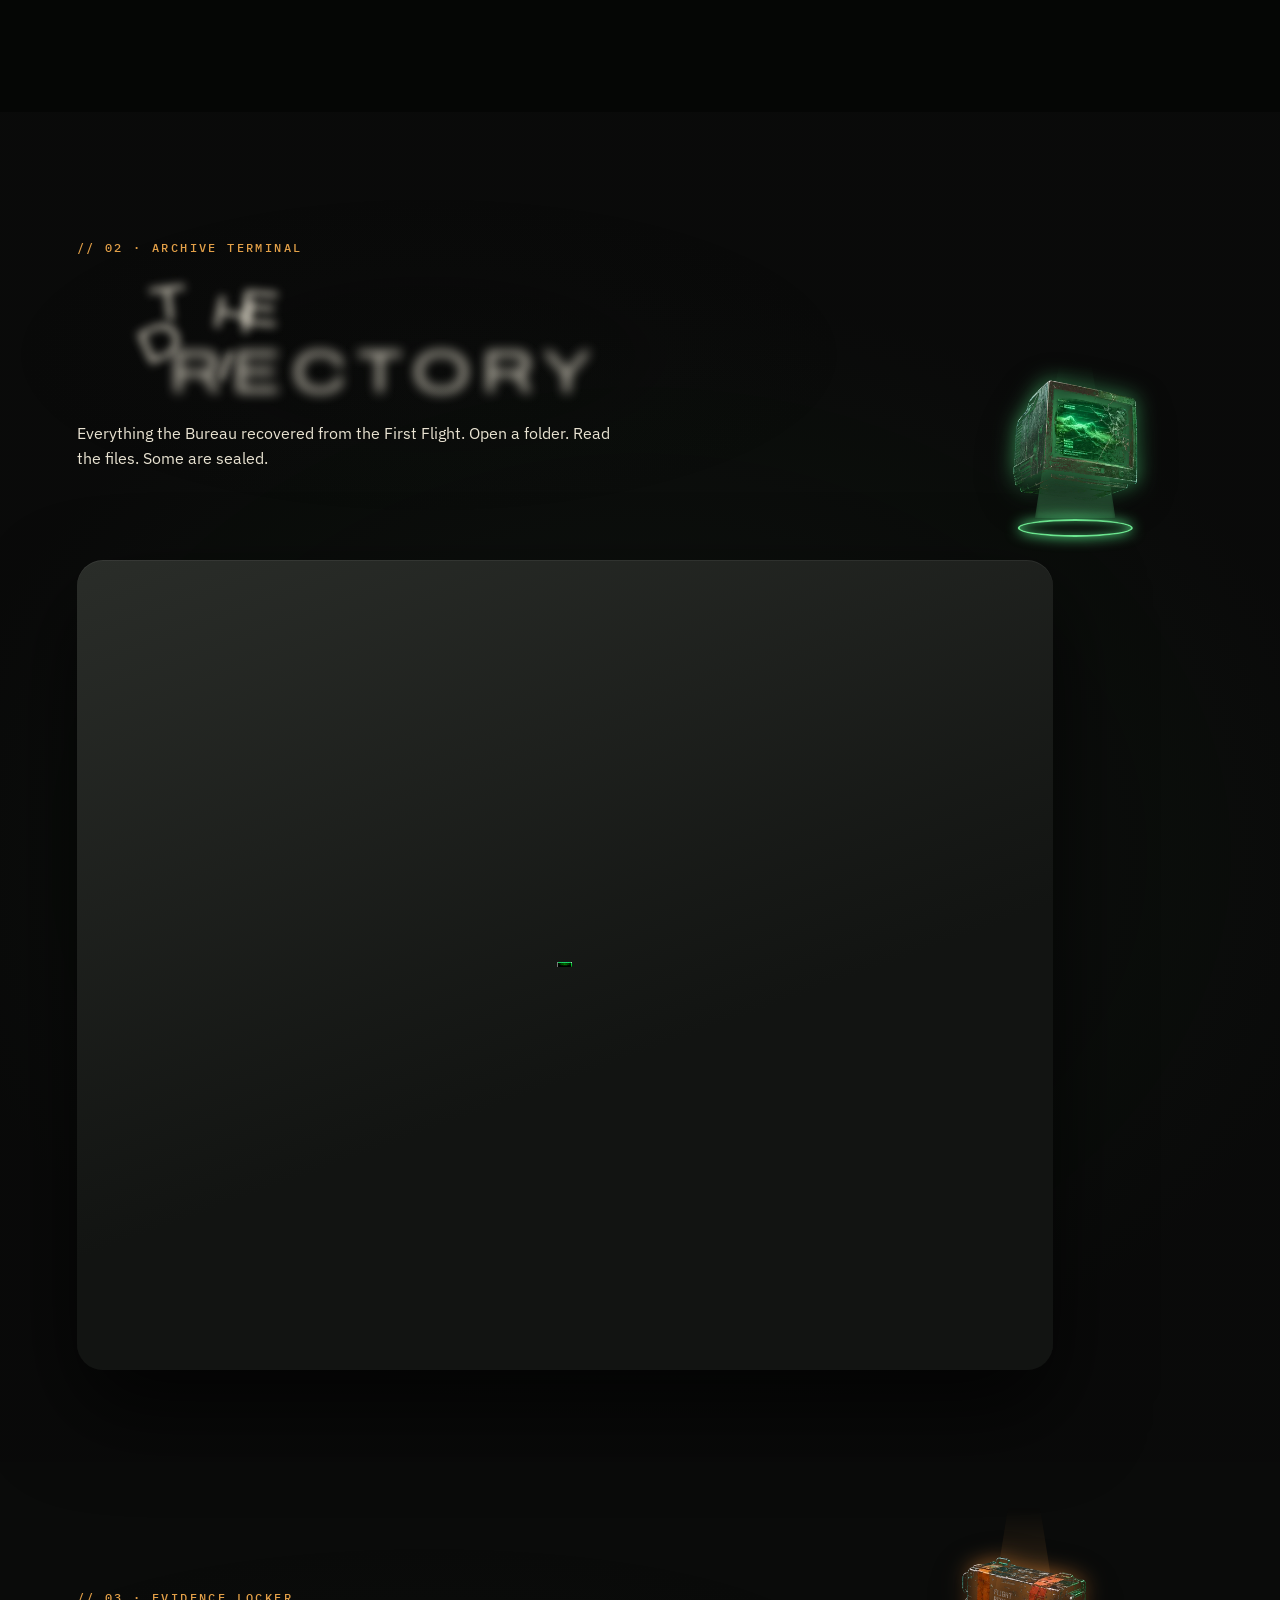
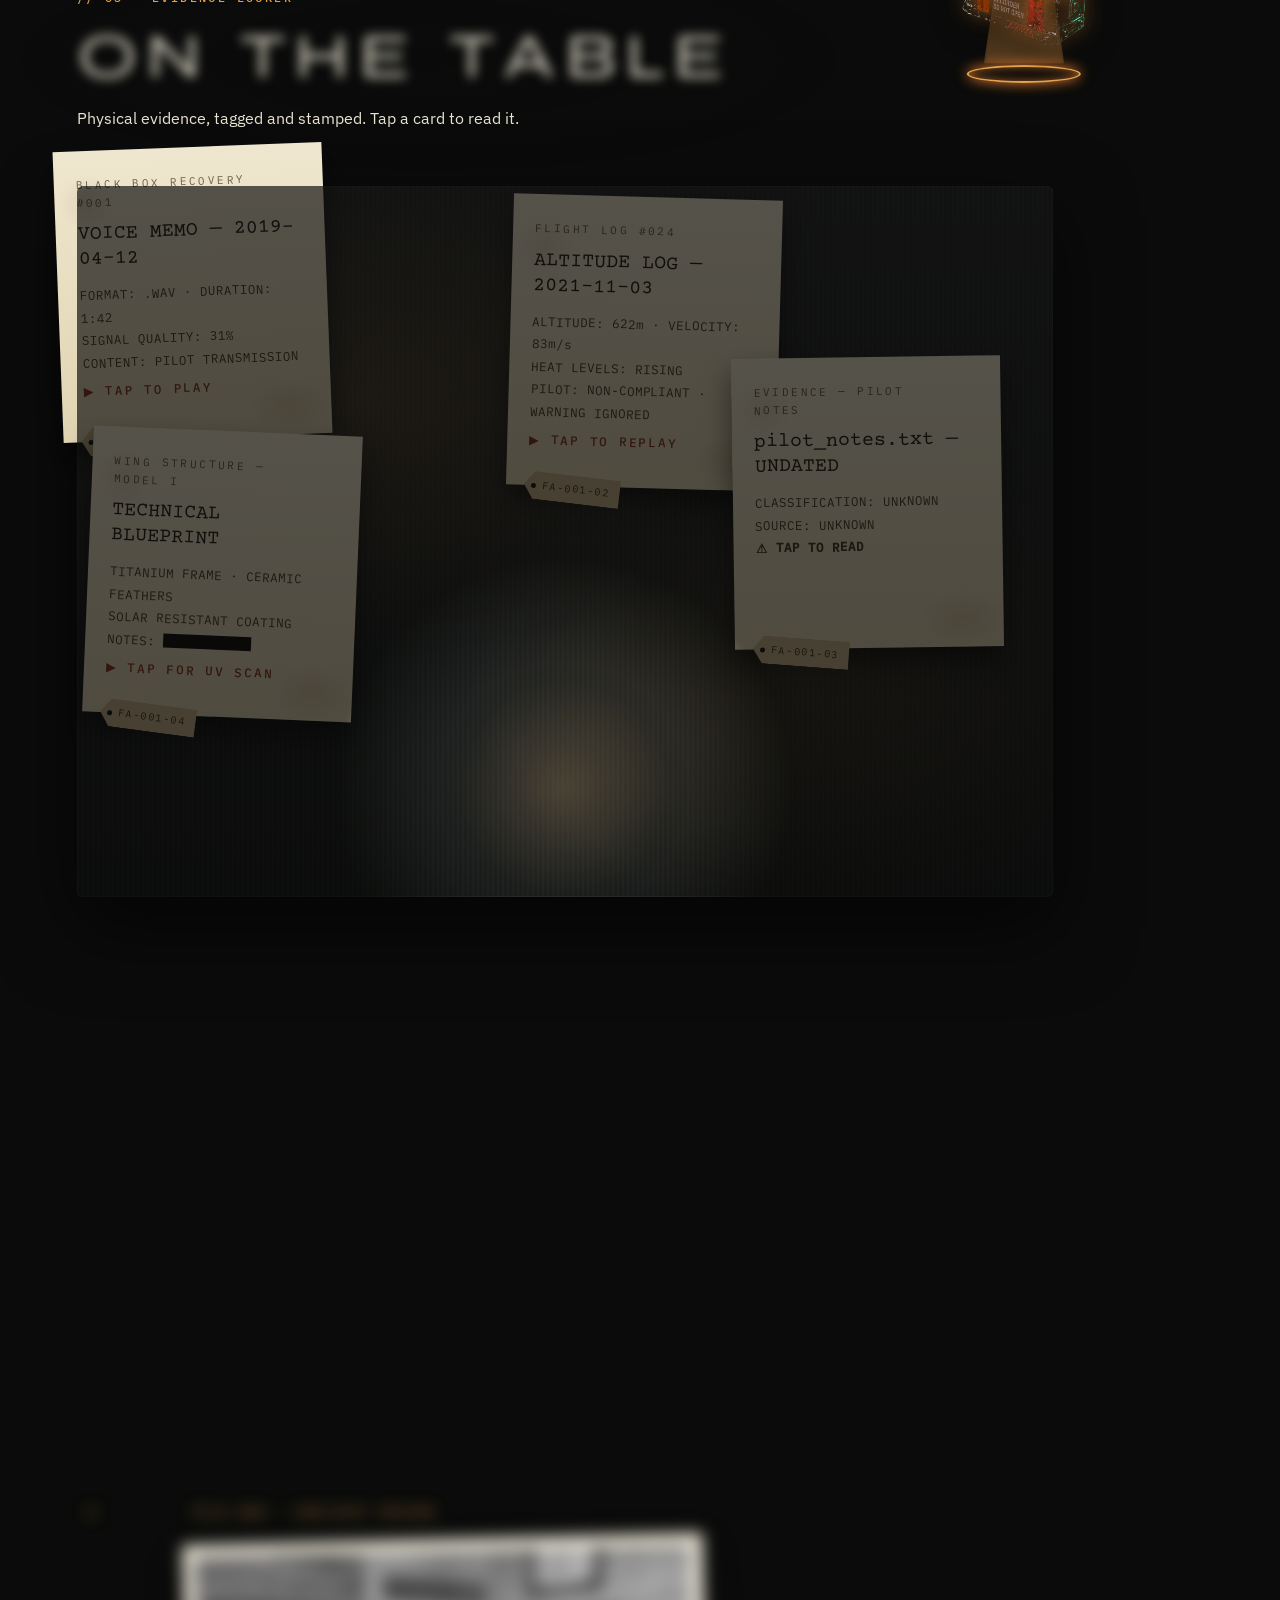
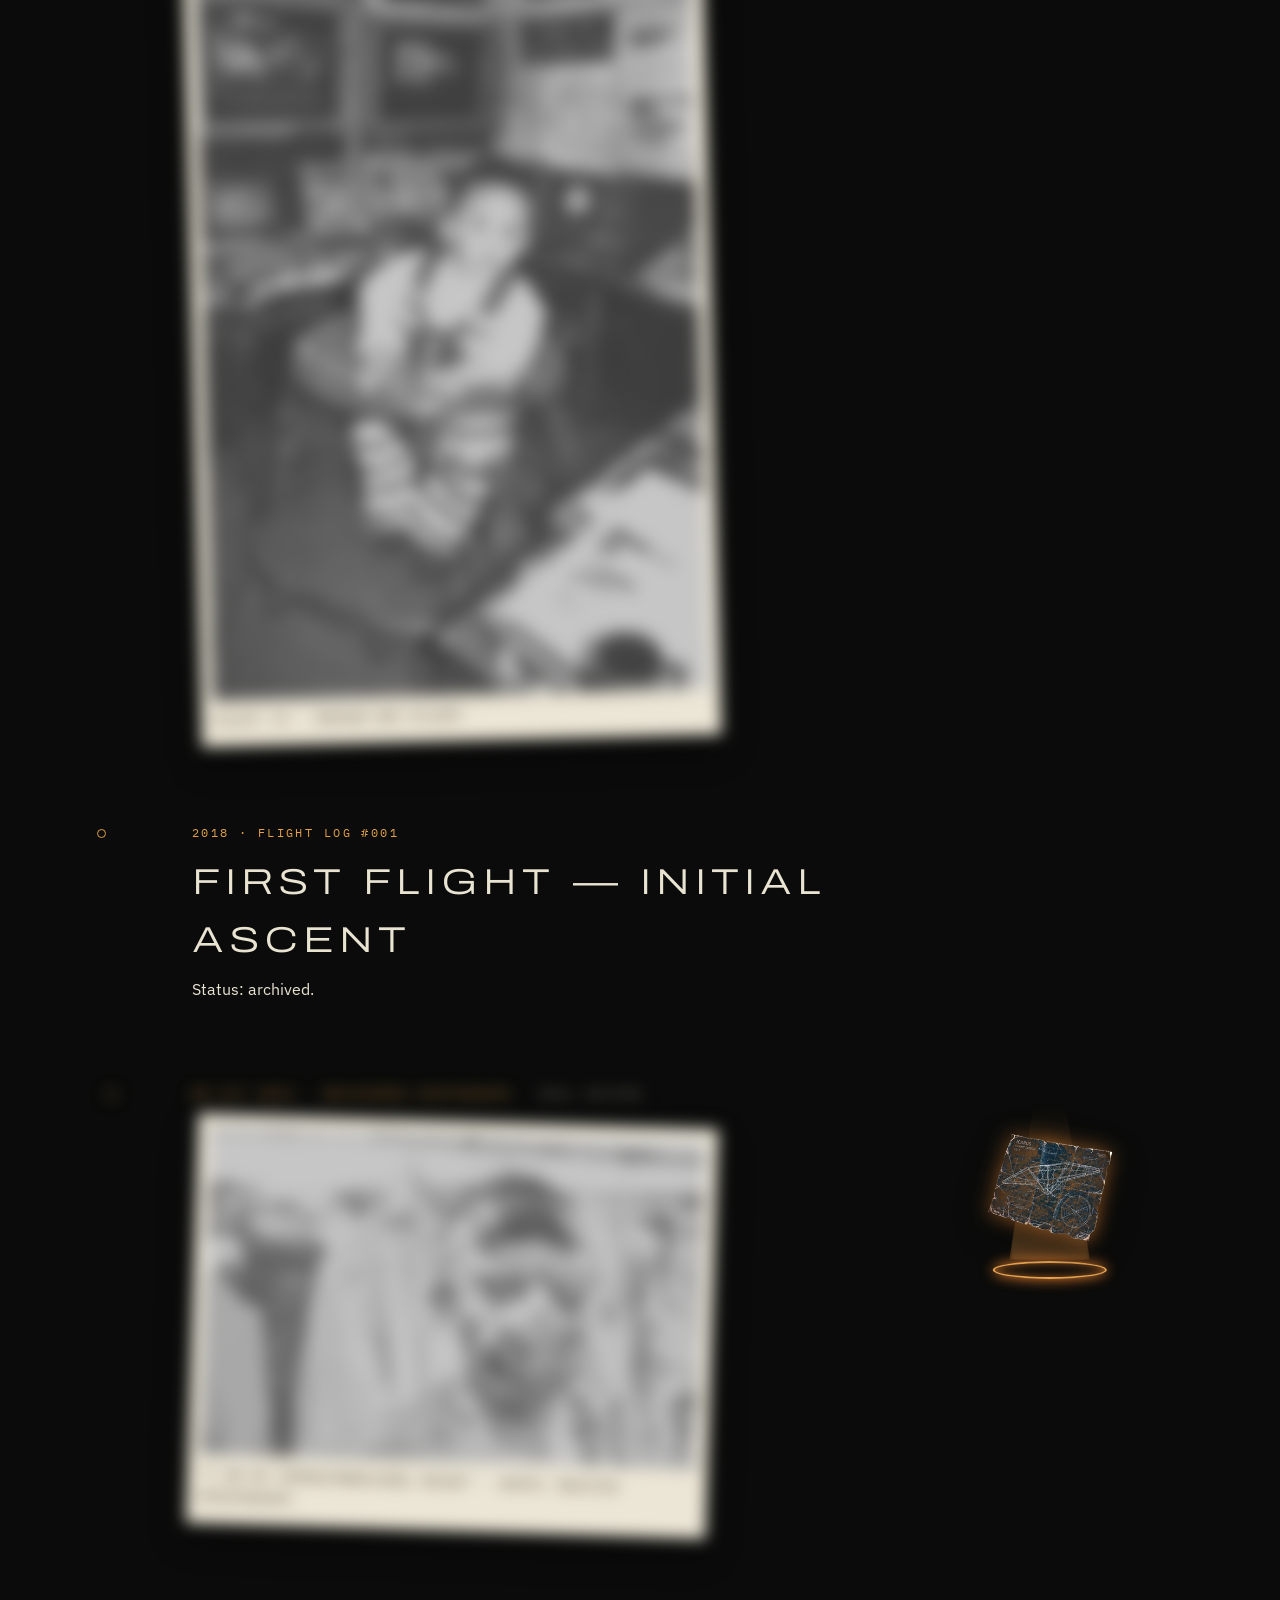
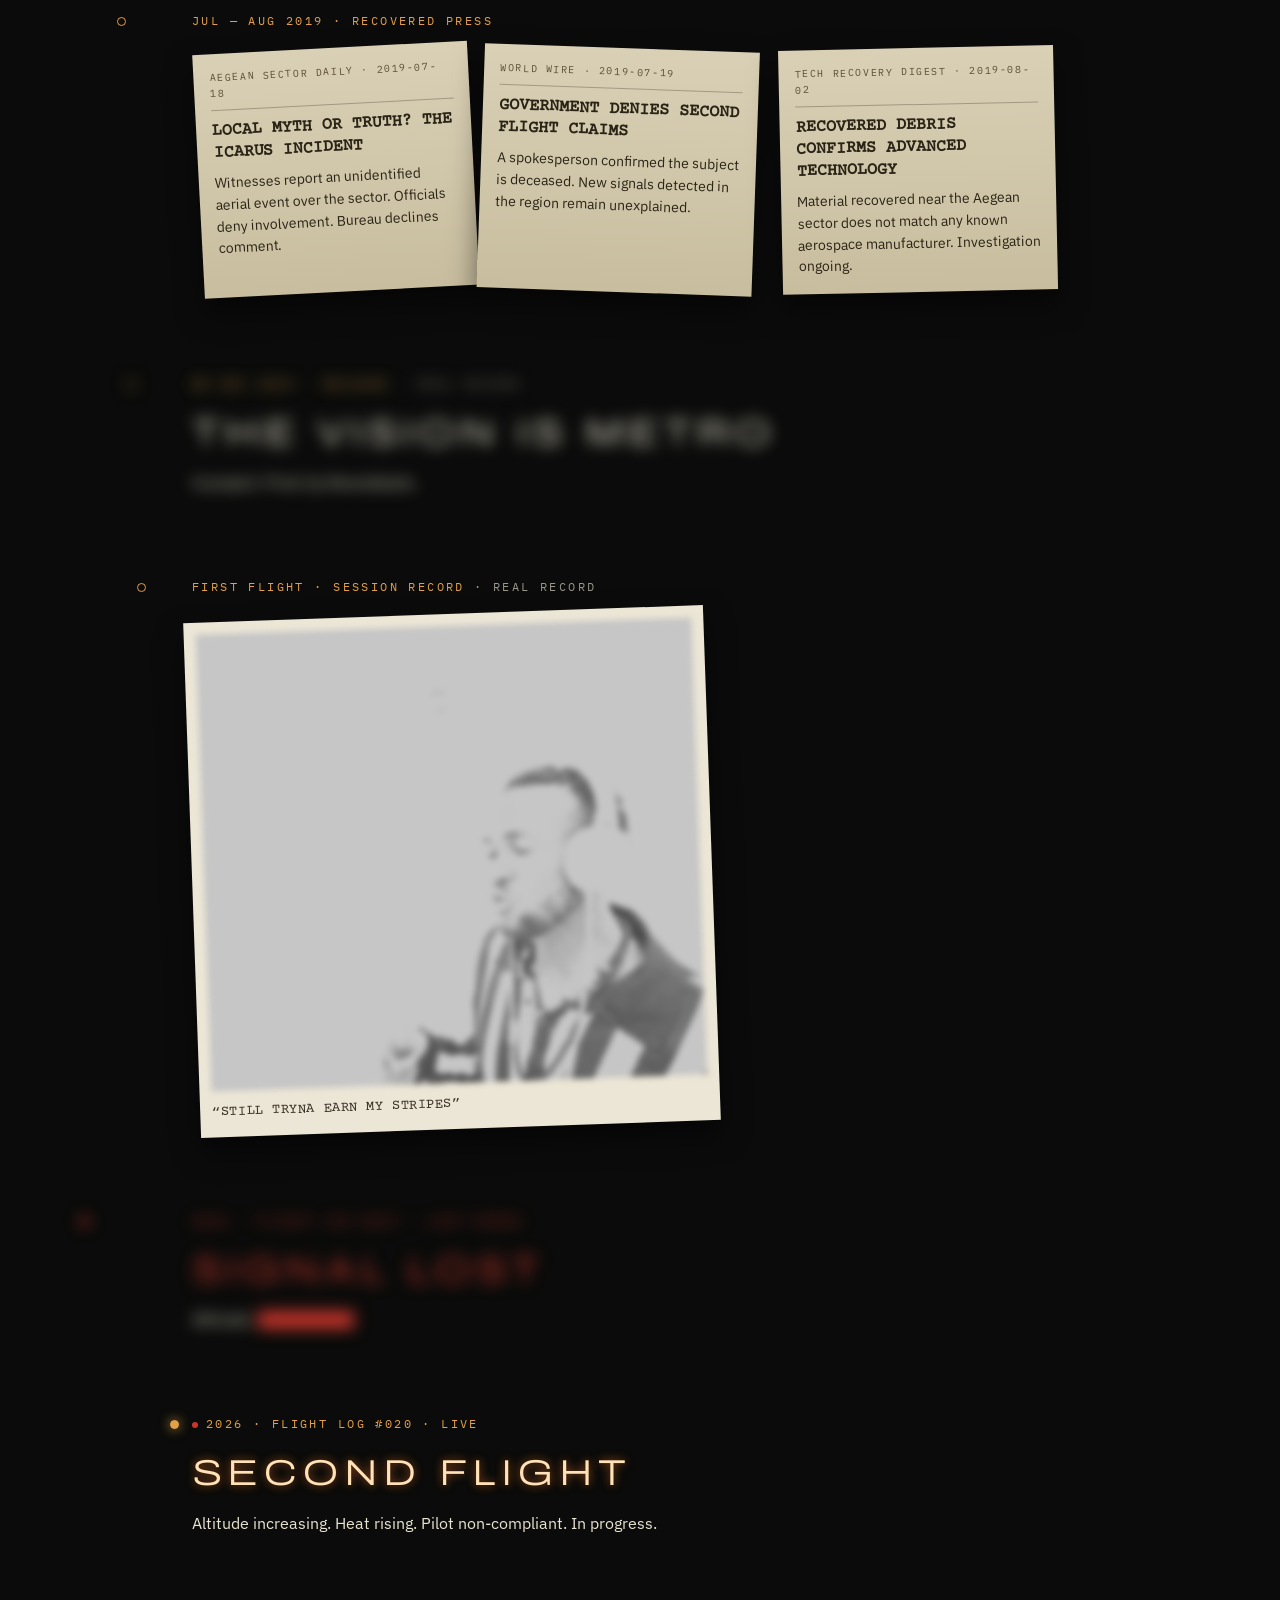
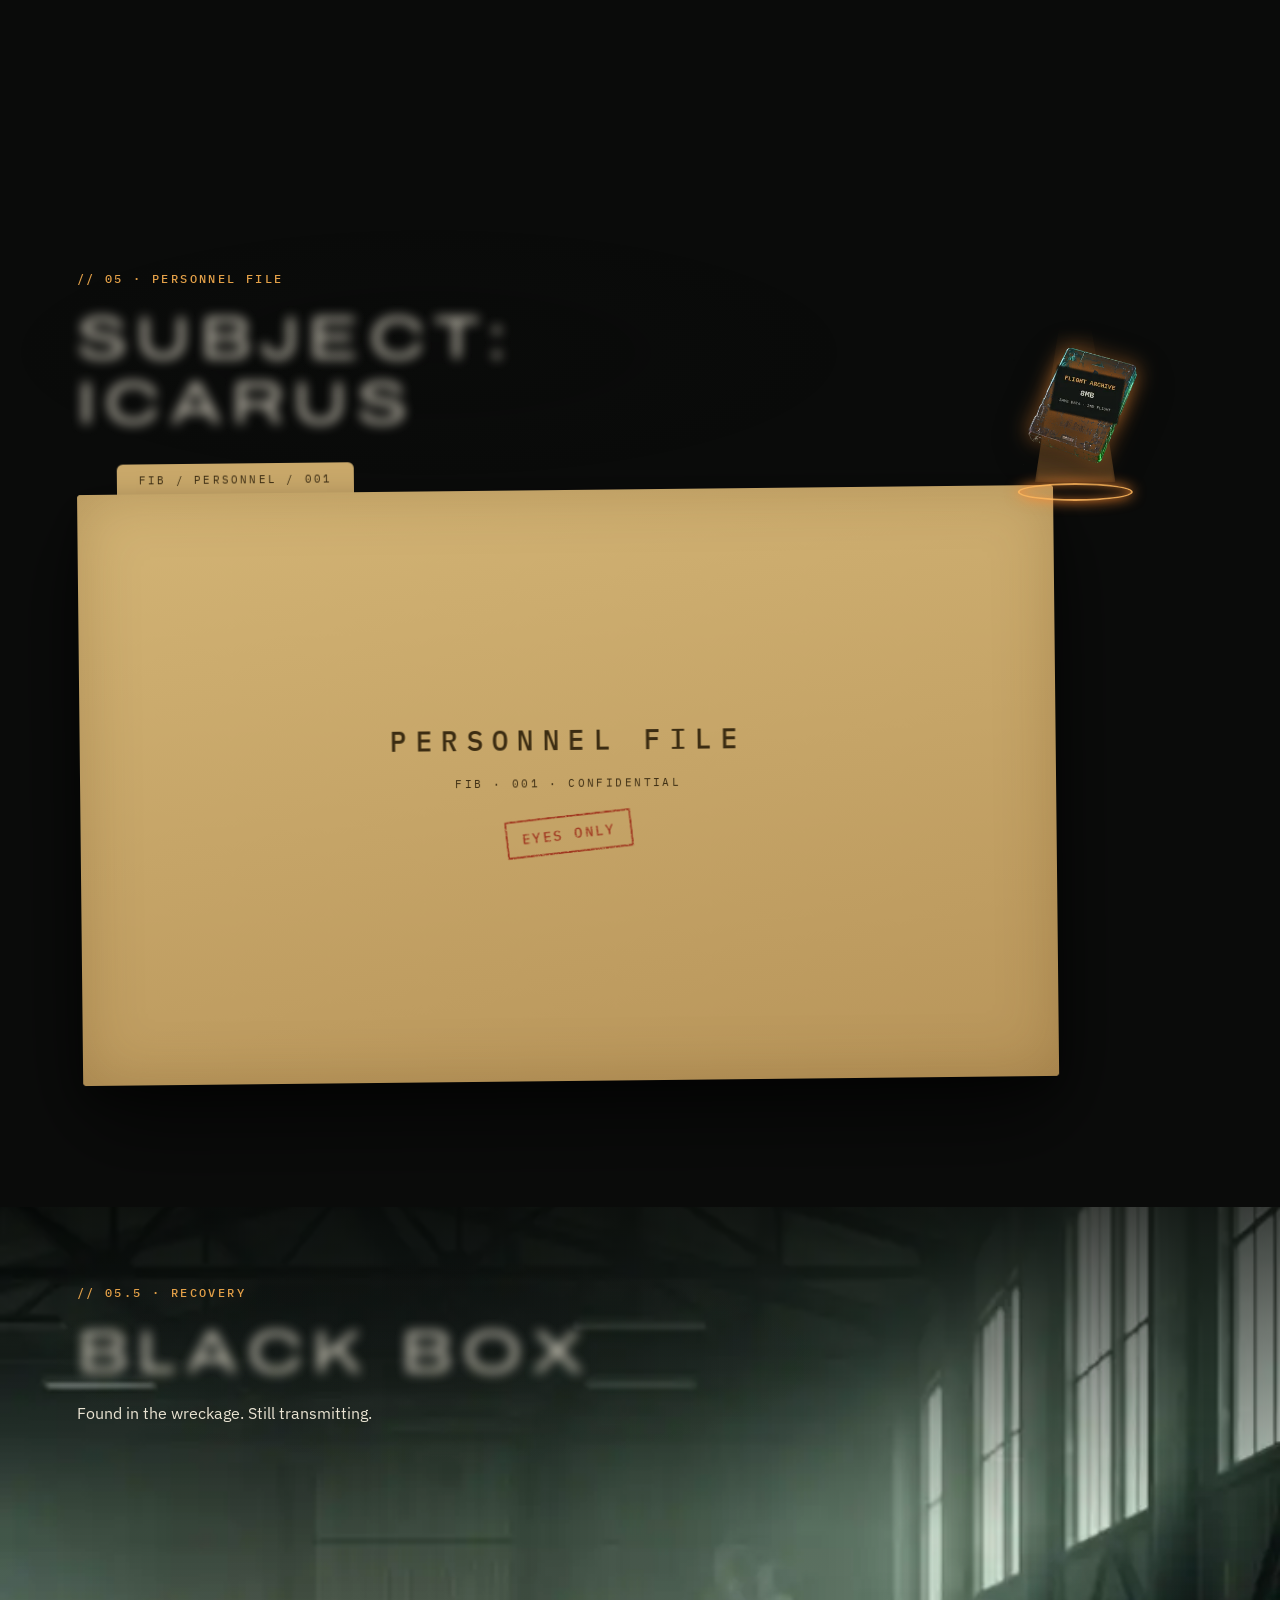
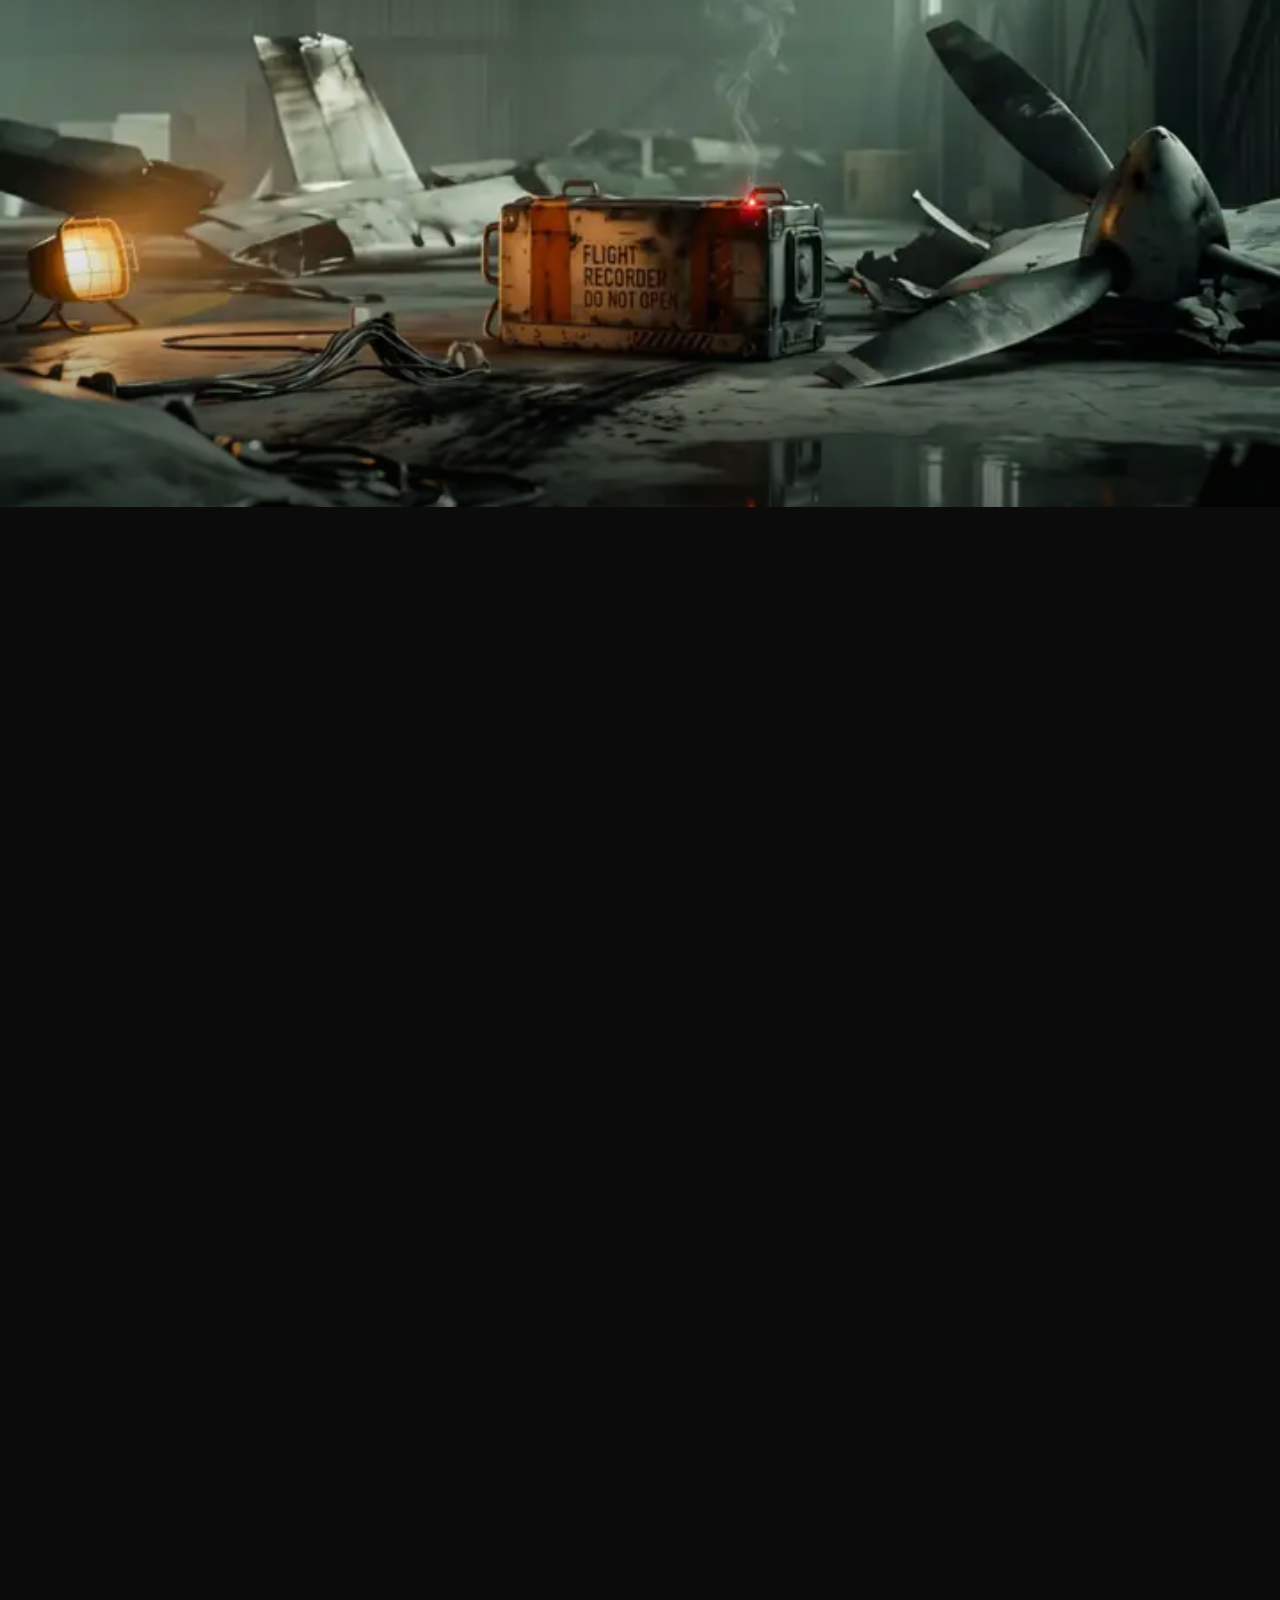
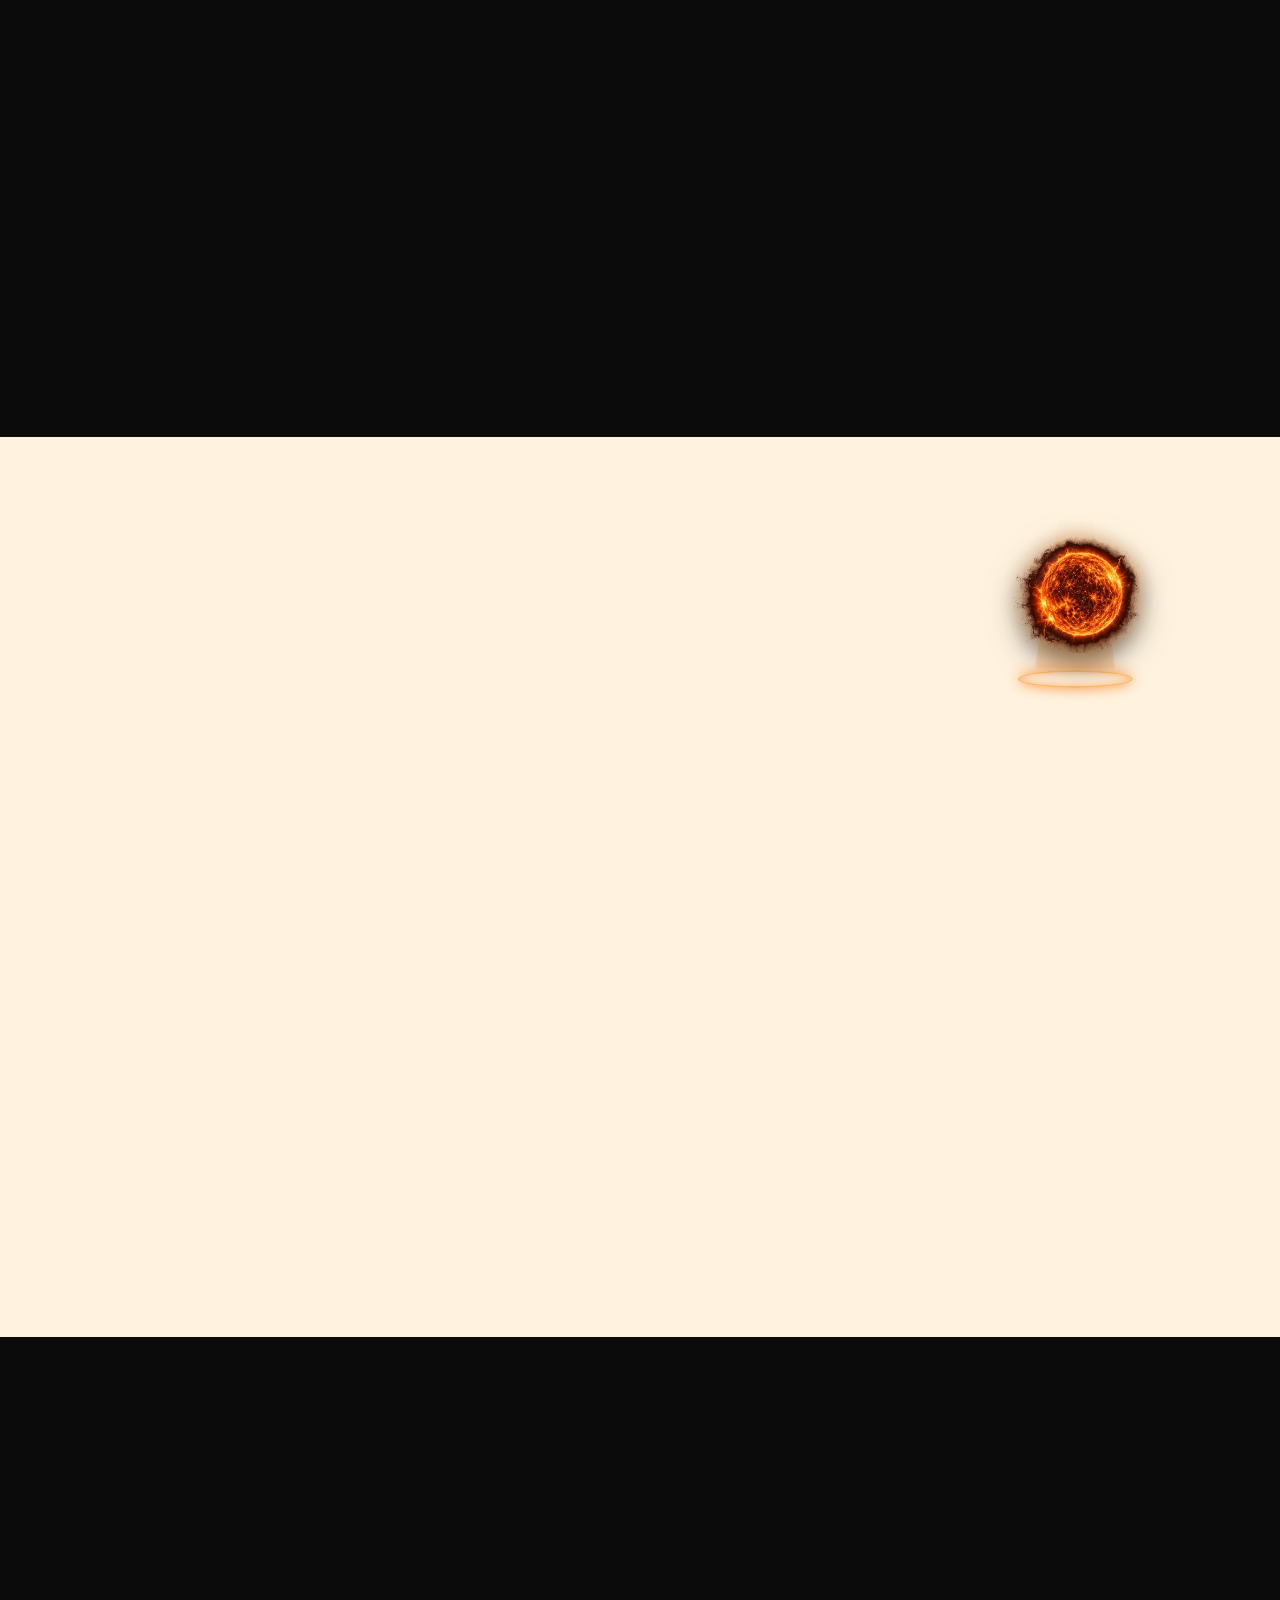
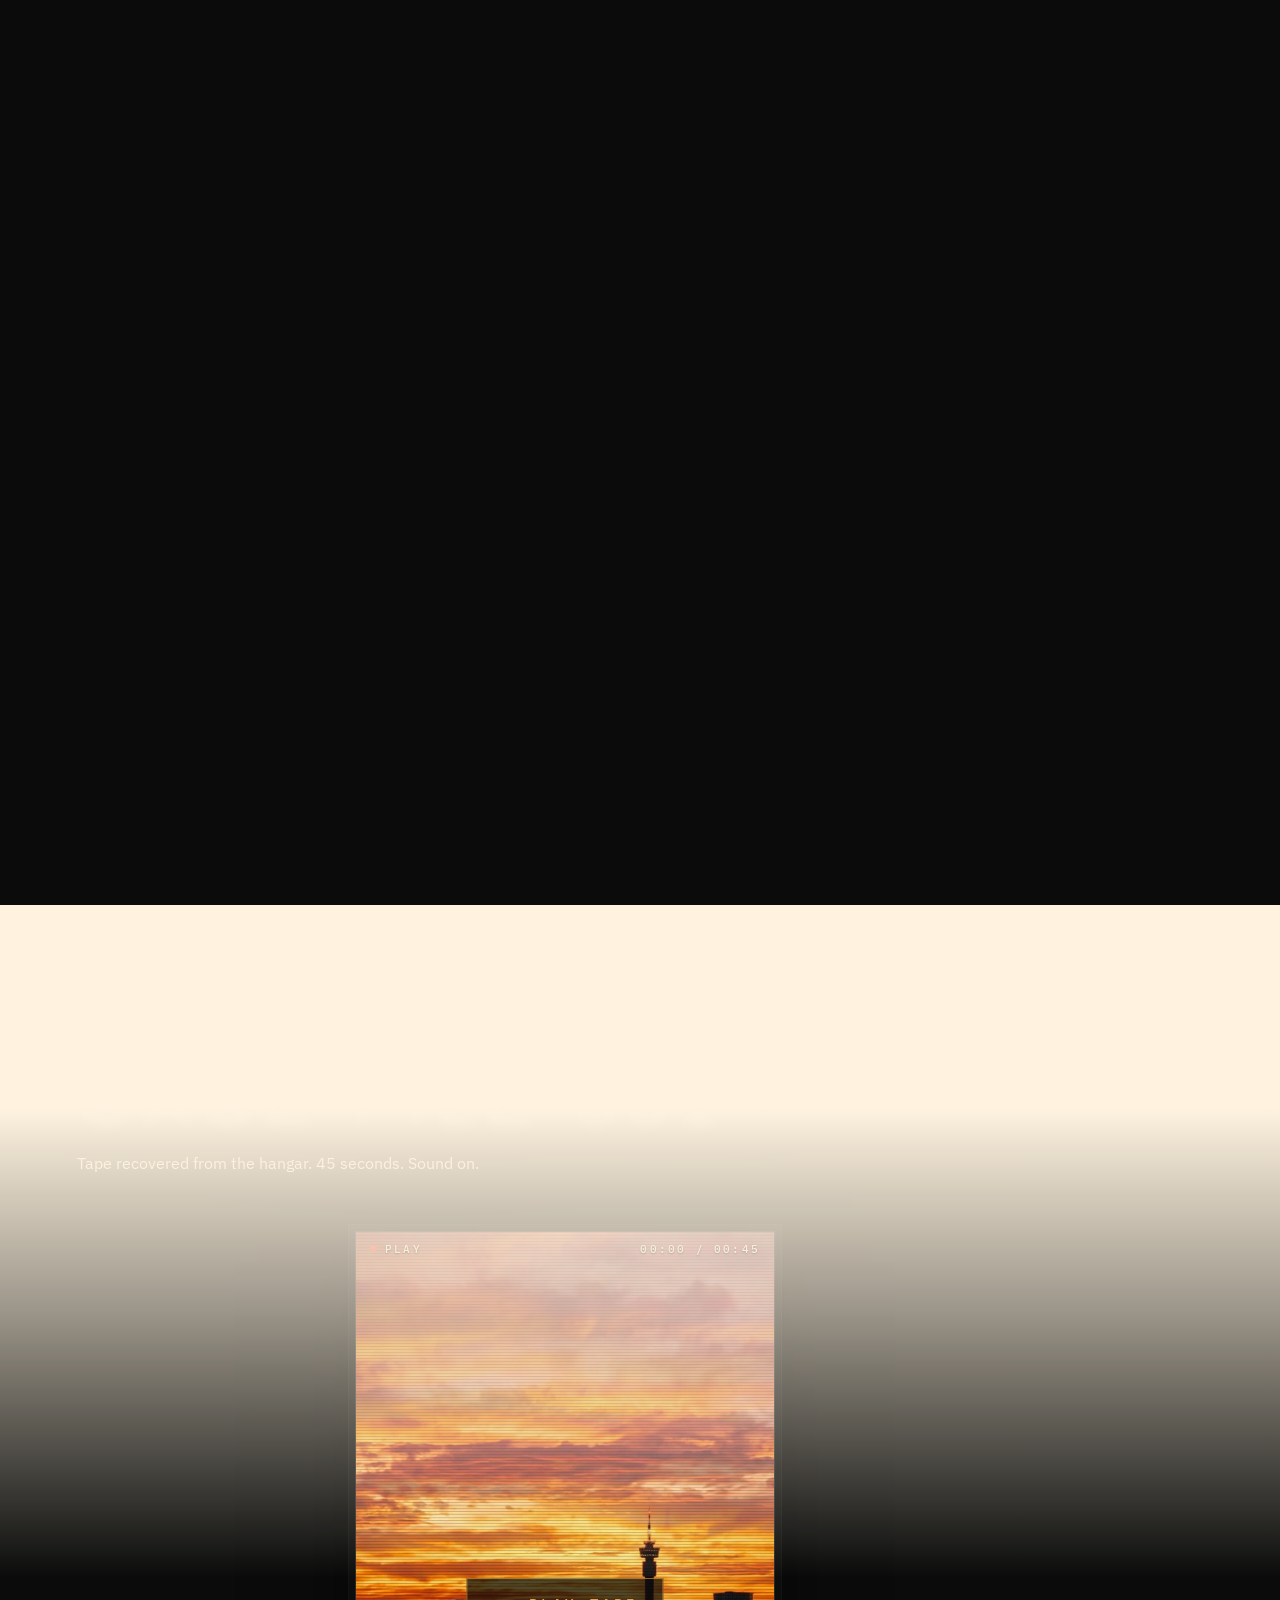
==== commit 698aa201: "Dynamics pass: designed scene transitions, rebuilt press-start dive, varied motion - Press start div" ====
--- a/index.html
+++ b/index.html
@@ -140,10 +140,18 @@
     <!-- 1.5 · PLAYER ONE: third person → first person -->
     <section class="console" id="console" aria-label="Press start">
       <div class="console__pin">
+        <i class="fog" aria-hidden="true"></i>
+        <i class="console__streaks" aria-hidden="true"></i>
         <div class="console__stage">
           <img class="console__img" src="/assets/env/console_1080.webp" srcset="/assets/env/console_720.webp 720w, /assets/env/console_1080.webp 1080w" sizes="100vw" alt="Si at a green CRT monitor in the hangar, controller in hand" loading="lazy">
           <i class="console__glow" aria-hidden="true"></i>
           <i class="console__scan" aria-hidden="true"></i>
+          <div class="console__screen" aria-hidden="true">
+            <div class="cs__layer"><p class="cs__t">FLIGHT<br>ARCHIVE</p><p class="cs__s">PRESS START</p><p class="cs__m">CASE FILE 001 · LOADING</p></div>
+            <div class="cs__layer cs__tear cs__tear--a"><p class="cs__t">FLIGHT<br>ARCHIVE</p><p class="cs__s">PRESS START</p><p class="cs__m">CASE FILE 001 · LOADING</p></div>
+            <div class="cs__layer cs__tear cs__tear--b"><p class="cs__t">FLIGHT<br>ARCHIVE</p><p class="cs__s">PRESS START</p><p class="cs__m">CASE FILE 001 · LOADING</p></div>
+            <i class="cs__noise"></i>
+          </div>
         </div>
         <p class="console__tag label">// SAVE DATA FOUND · CASE FILE 001</p>
         <div class="console__ui">
@@ -342,6 +350,7 @@
       <div class="recovery__pin">
         <canvas class="film" data-seq="/assets/seq/recorder_" data-frames="96" aria-hidden="true"></canvas>
         <i class="film__shade" aria-hidden="true"></i>
+        <i class="burn" aria-hidden="true"></i>
         <header class="space__head recovery__head">
           <p class="label">// 05.5 · RECOVERY</p>
           <h2 class="space__title">BLACK BOX</h2>
--- a/css/base.css
+++ b/css/base.css
@@ -270,3 +270,6 @@
   .hangar__copy .quote { display: none; }
   .hangar__action .btn { flex: 1 1 auto; justify-content: center; text-align: center; padding-left: 12px; padding-right: 12px; }
 }
+
+/* nothing may widen the page sideways on phones (the sun, skyline and HUD bleed past the edge) */
+html, body { overflow-x: clip; }
--- a/css/spaces.css
+++ b/css/spaces.css
@@ -753,3 +753,132 @@
 .cockpit__pin { padding-left: var(--pad, 20px); padding-right: var(--pad, 20px); }
 html.scrub .cockpit__pin { padding-left: var(--pad, 20px); padding-right: var(--pad, 20px); }
 .cockpit .film__shade { background: linear-gradient(to bottom, rgba(5,6,5,.7), rgba(5,6,5,.15) 26%, rgba(5,6,5,.05) 45%, rgba(5,6,5,.35) 70%, rgba(5,6,5,.8)); }
+
+/* ══ TRANSITIONS & MOTION VARIETY ═══════════════════════════════════
+   Every seam between scenes has its own scroll-driven transition, and
+   things arrive from different directions and depths, not just left→right. */
+
+/* titles: letters fly in from scattered 3D positions and lock into place */
+.space__title { perspective: 600px; }
+.space__title .tw { display: inline-block; white-space: nowrap; transform-style: preserve-3d; }
+.space__title .tl { display: inline-block; }
+html.scrub .space__title .tl { --k: clamp(0, (var(--sp, 1) - var(--i) * .025) / .5, 1);
+  opacity: clamp(0, var(--k) * 1.6, 1);
+  transform: translate3d(calc(var(--lx) * (1 - var(--k))), calc(var(--ly) * (1 - var(--k))), calc(var(--lz) * (1 - var(--k)))) rotate(calc(var(--lr) * (1 - var(--k))));
+  filter: blur(calc((1 - var(--k)) * 6px)); }
+html.scrub .space__head.reveal { translate: 0 0; }          /* the letters carry the motion now */
+
+/* leaving a scene: it sinks back into the dark as you move on */
+html.scrub main > section:not(.console):not(.recovery):not(.cockpit) > *:not(canvas) {
+  transform: scale(calc(1 - var(--ex, 0) * .07)) translateY(calc(var(--ex, 0) * 6vh)); transform-origin: 50% 0;
+  filter: brightness(calc(1 - var(--ex, 0) * .7)) blur(calc(var(--ex, 0) * 3px)); }
+html.scrub main > section.locker > .table { filter: brightness(calc(1 - var(--ex, 0) * .85)); }
+
+/* hangar → press start: walk out of the light into smoke */
+.fog { position: absolute; inset: -10%; z-index: 2; pointer-events: none;
+  background: radial-gradient(60% 40% at 30% 70%, rgba(170,180,170,.55), transparent 70%), radial-gradient(70% 45% at 75% 35%, rgba(150,160,150,.5), transparent 70%),
+              radial-gradient(90% 60% at 50% 50%, rgba(40,45,40,.9), rgba(5,6,5,.95));
+  filter: blur(10px);
+  opacity: calc(1 - clamp(0, (var(--cv, 0) - .12) / .2, 1));
+  transform: translateY(calc(clamp(0, (var(--cv, 0) - .12) / .2, 1) * -18%)) scale(calc(1 + clamp(0, (var(--cv, 0) - .12) / .2, 1) * .25)); }
+
+/* archive → locker: the CRT switches off — picture collapses to a line, then a dot */
+html.scrub .archive .crt--scrub .crt__glass {
+  --yon: min(var(--pw, 0), calc(1 - clamp(0, var(--off, 0) / .6, 1)));
+  --xon: min(var(--pw, 0), calc(1 - clamp(0, (var(--off, 0) - .6) / .4, 1)));
+  transform: scale(calc(.015 + var(--xon) * .985), calc(.006 + var(--yon) * .994));
+  filter: brightness(calc(1 + (1 - var(--yon)) * 5)) contrast(calc(1 + (1 - var(--yon)) * 2));
+  box-shadow: 0 0 calc((1 - var(--yon)) * 40px) rgba(160,255,180,calc((1 - var(--yon)) * .9)); }
+
+/* personnel → recovery: a film burn flares and eats the frame, then clears onto the hangar */
+.burn { position: absolute; inset: 0; z-index: 3; pointer-events: none; mix-blend-mode: screen;
+  background: radial-gradient(45% 35% at 70% 30%, #fff4dc, rgba(255,170,80,.9) 35%, rgba(255,90,30,.5) 60%, transparent 80%),
+              radial-gradient(40% 50% at 20% 80%, rgba(255,120,40,.8), transparent 70%);
+  --rise: clamp(0, (var(--sp, 0) - .35) / .5, 1); --clear: clamp(0, var(--fq, 0) / .14, 1);
+  opacity: calc(var(--rise) * (1 - var(--clear)));
+  transform: scale(calc(.6 + var(--rise) * .8 + var(--clear) * .6)); }
+
+/* cockpit → tape: the white-out carries over and slowly develops into the footage */
+.footage { position: relative; }
+.footage::before { content: ""; position: absolute; inset: -2px 0 auto 0; height: 120svh; z-index: 5; pointer-events: none;
+  background: linear-gradient(to bottom, #fff3e0 0%, #fff3e0 45%, rgba(255,243,224,0) 100%);
+  opacity: calc(1 - clamp(0, (var(--sp, 0) - .15) / .7, 1)); }
+html.scrub .tape { transform: perspective(900px) rotateX(calc((1 - var(--sp, 0)) * 28deg)) translateY(calc((1 - var(--sp, 0)) * 80px)) scale(calc(.9 + var(--sp, 0) * .1)); }
+
+/* tape → registry: VHS tracking noise rolls through on the way into the registry */
+.registry { position: relative; }
+.registry::before { content: ""; position: absolute; inset: 0 0 auto 0; height: 100svh; z-index: 5; pointer-events: none; mix-blend-mode: screen;
+  background:
+    repeating-linear-gradient(0deg, rgba(255,255,255,.08) 0 1px, transparent 1px 3px),
+    linear-gradient(to bottom, transparent calc(var(--vb, 0) * 100% - 12%), rgba(255,255,255,.35) calc(var(--vb, 0) * 100% - 4%), rgba(120,255,200,.25) calc(var(--vb, 0) * 100%), transparent calc(var(--vb, 0) * 100% + 6%));
+  --vb: clamp(0, var(--sp, 0) / .8, 1);
+  opacity: calc(1 - clamp(0, (var(--sp, 0) - .6) / .3, 1)); }
+
+/* varied entrances */
+/* evidence cards each arrive from a different side */
+html.scrub .card.reveal:nth-child(4n+1) { translate: calc((1 - var(--k)) * -70px) calc((1 - var(--k)) * -90px); }
+html.scrub .card.reveal:nth-child(4n+2) { translate: calc((1 - var(--k)) * 80px) calc((1 - var(--k)) * -40px); }
+html.scrub .card.reveal:nth-child(4n+3) { translate: 0 calc((1 - var(--k)) * 120px); }
+html.scrub .card.reveal:nth-child(4n+4) { translate: calc((1 - var(--k)) * -40px) calc((1 - var(--k)) * -130px); }
+/* timeline: alternate records rise out of depth or flip up from the floor */
+html.scrub .ev.reveal:nth-child(odd) { --e: clamp(0, var(--sp, 0) * 1.6, 1); opacity: var(--e); translate: 0 0;
+  transform: scale(calc(.82 + var(--e) * .18)); filter: blur(calc((1 - var(--e)) * 8px)); }
+html.scrub .ev.reveal:nth-child(even) { --e: clamp(0, var(--sp, 0) * 1.6, 1); opacity: var(--e); translate: 0 0;
+  transform: perspective(800px) rotateX(calc((1 - var(--e)) * -70deg)); transform-origin: 50% 100%; }
+/* press clippings drop from above, spinning, instead of sliding sideways */
+html.scrub .ev--clip.reveal .clip, html.scrub .ev--clip.reveal.in .clip {
+  transform: translateY(calc((1 - var(--c)) * -160px)) rotate(calc(var(--r, 0deg) + (1 - var(--c)) * 24deg * var(--sd, 1))) scale(calc(1.15 - var(--c) * .15)); }
+.ev--clip .clip:nth-child(even) { --sd: -1; }
+/* dossier fields: alternate between sharpening out of blur and opening from the centre */
+html.scrub .dossier > div:nth-child(odd) dd, html.scrub .dossier > div.in:nth-child(odd) dd { clip-path: none;
+  --d: clamp(0, (var(--sp, 0) - .1) / .55, 1); opacity: var(--d); filter: blur(calc((1 - var(--d)) * 7px)); translate: 0 calc((1 - var(--d)) * 10px); }
+html.scrub .dossier > div:nth-child(even) dd, html.scrub .dossier > div.in:nth-child(even) dd {
+  clip-path: inset(0 calc((1 - clamp(0, (var(--sp, 0) - .1) / .55, 1)) * 50%) 0 calc((1 - clamp(0, (var(--sp, 0) - .1) / .55, 1)) * 50%)); }
+/* memory card swings up like a hatch */
+html.scrub .memcard.reveal { translate: 0 0; transform: perspective(900px) rotateX(calc((1 - clamp(0, var(--sp, 0) * 1.4, 1)) * 55deg)); transform-origin: 50% 100%; }
+@media (prefers-reduced-motion: reduce) { .fog, .burn, .footage::before, .registry::before { display: none; } }
+
+/* ── PRESS START dive, rebuilt: pulled into the machine, not zoomed into a photo ──
+   --dv = dive progress (0→1), --bump = 4·dv·(1−dv) peaks mid-dive, --sx/--sy shake, --t1/--t2 tear offsets */
+html.scrub .console:not(.go) .console__stage { will-change: auto;
+  transform: translate(var(--sx, 0px), var(--sy, 0px)) scale(calc(1.06 + var(--dv, 0) * 6.6)) rotate(calc(var(--bump, 0) * -1.2deg)); }
+html.scrub .console__img { filter: blur(calc(clamp(0, (var(--dv, 0) - .2) / .3, 1) * 3px)) brightness(calc(1 - clamp(0, (var(--dv, 0) - .25) / .3, 1) * .5)); }
+.console__screen { position: absolute; left: 20.6%; top: 40.6%; width: 25.4%; height: 13.2%; border-radius: 9% / 14%; overflow: hidden; z-index: 1;
+  container-type: inline-size; background: radial-gradient(120% 120% at 50% 50%, #0f3a17, #041207 75%);
+  box-shadow: inset 0 0 6cqw rgba(0,0,0,.85), 0 0 4cqw rgba(110,255,140,.35);
+  opacity: clamp(0, (var(--dv, 0) - .08) / .18, 1); }
+.cs__layer { position: absolute; inset: 0; display: flex; flex-direction: column; justify-content: center; align-items: center; text-align: center;
+  font-family: var(--mono); font-weight: 500; color: #a8ffbc; letter-spacing: .08em;
+  text-shadow: calc(var(--ca, 0) * -1cqw) 0 rgba(255,40,90,.75), calc(var(--ca, 0) * 1cqw) 0 rgba(40,220,255,.75), 0 0 2cqw rgba(120,255,150,.8); }
+.cs__t { font-size: 15cqw; line-height: .95; font-weight: 500; }
+.cs__s { margin-top: 5cqw; font-size: 7cqw; letter-spacing: .3em; animation: beacon 1s steps(1) infinite; }
+.cs__m { margin-top: 3cqw; font-size: 3.2cqw; letter-spacing: .2em; color: rgba(168,255,188,.6); }
+.cs__tear { opacity: calc(clamp(0, (var(--dv, 0) - .45) / .1, 1)); }
+.cs__tear--a { clip-path: inset(var(--t1y, 30%) 0 calc(100% - var(--t1y, 30%) - 9%) 0); transform: translateX(var(--t1, 0)); background: #0a2a10; }
+.cs__tear--b { clip-path: inset(var(--t2y, 62%) 0 calc(100% - var(--t2y, 62%) - 6%) 0); transform: translateX(var(--t2, 0)); background: #0a2a10; }
+.console__screen::before { content: ""; position: absolute; inset: 0; z-index: 3; pointer-events: none;
+  background: repeating-linear-gradient(to bottom, rgba(0,0,0,.45) 0 .7cqw, transparent .7cqw 1.6cqw); }
+.console__screen::after { content: ""; position: absolute; inset: 0; z-index: 4; pointer-events: none; border-radius: inherit;
+  background: radial-gradient(110% 110% at 50% 50%, transparent 55%, rgba(0,0,0,.7)); }
+.cs__noise { position: absolute; inset: -50%; z-index: 2; pointer-events: none; mix-blend-mode: screen;
+  background-image: url("data:image/svg+xml;utf8,<svg xmlns='http://www.w3.org/2000/svg' width='160' height='160'><filter id='n'><feTurbulence type='fractalNoise' baseFrequency='1.1' numOctaves='2'/></filter><rect width='160' height='160' filter='url(%23n)' opacity='.9'/></svg>");
+  opacity: calc(clamp(0, (var(--dv, 0) - .55) / .35, 1) * .55); transform: translate(var(--nx, 0), var(--ny, 0)); }
+/* speed streaks radiating from the screen as you're pulled in */
+.console__streaks { position: absolute; inset: -30%; z-index: 2; pointer-events: none; mix-blend-mode: screen;
+  background: repeating-conic-gradient(from calc(var(--dv, 0) * 40deg) at 50% 50%, rgba(170,255,190,.0) 0deg 3.2deg, rgba(170,255,190,.55) 3.4deg, rgba(170,255,190,0) 3.8deg 7deg);
+  -webkit-mask-image: radial-gradient(circle at 50% 50%, transparent 14%, #000 40%, transparent 75%); mask-image: radial-gradient(circle at 50% 50%, transparent 14%, #000 40%, transparent 75%);
+  opacity: calc(var(--bump, 0) * clamp(0, (var(--dv, 0) - .2) / .15, 1) * 1.1);
+  transform: scale(calc(.6 + var(--dv, 0) * 1.4)); }
+/* tuned seams: the white-out holds while the tape section arrives, then melts away */
+.footage::before { height: 75svh; inset: -2px 0 auto 0;
+  background: linear-gradient(to bottom, #fff3e0 0%, #fff3e0 30%, rgba(255,243,224,.6) 60%, rgba(255,243,224,0) 100%);
+  opacity: calc(1 - clamp(0, var(--sp, 0), 1)); }
+/* tape → registry: proper VHS breakup — static, a bright tracking band rolling down, colour bleed */
+.registry::before { height: 110svh; mix-blend-mode: normal;
+  background:
+    linear-gradient(to bottom, transparent calc(var(--vb, 0) * 100% - 14%), rgba(255,255,255,.55) calc(var(--vb, 0) * 100% - 5%), rgba(120,255,210,.45) calc(var(--vb, 0) * 100% - 2%), rgba(255,60,120,.35) calc(var(--vb, 0) * 100%), transparent calc(var(--vb, 0) * 100% + 5%)),
+    repeating-linear-gradient(0deg, rgba(255,255,255,.12) 0 1px, transparent 1px 3px),
+    url("data:image/svg+xml;utf8,<svg xmlns='http://www.w3.org/2000/svg' width='220' height='220'><filter id='n'><feTurbulence type='fractalNoise' baseFrequency='1.4' numOctaves='2' seed='7'/><feColorMatrix values='0 0 0 0 1  0 0 0 0 1  0 0 0 0 1  0 0 0 .55 0'/></filter><rect width='220' height='220' filter='url(%23n)'/></svg>"),
+    rgba(10,12,10,.55);
+  --vb: clamp(0, var(--sp, 0) / .75, 1);
+  opacity: calc(1 - clamp(0, (var(--sp, 0) - .7) / .25, 1)); }
